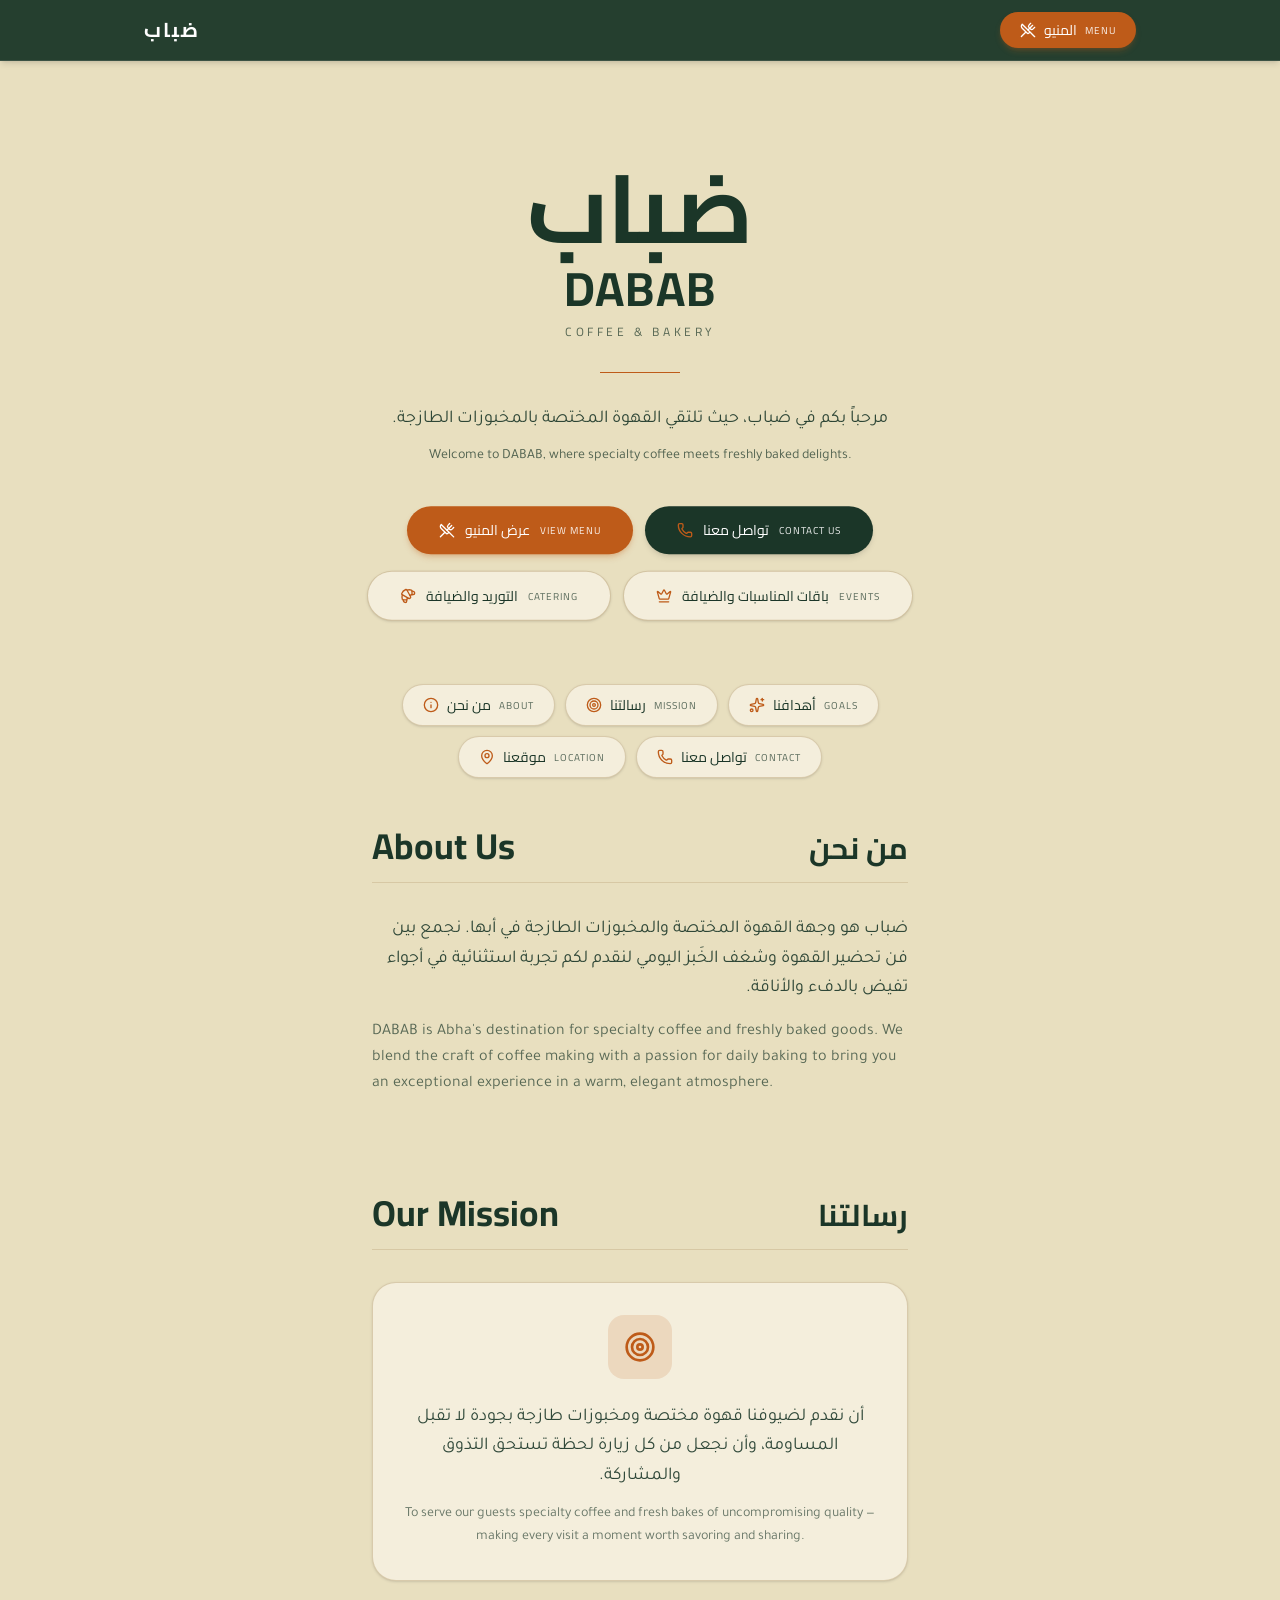
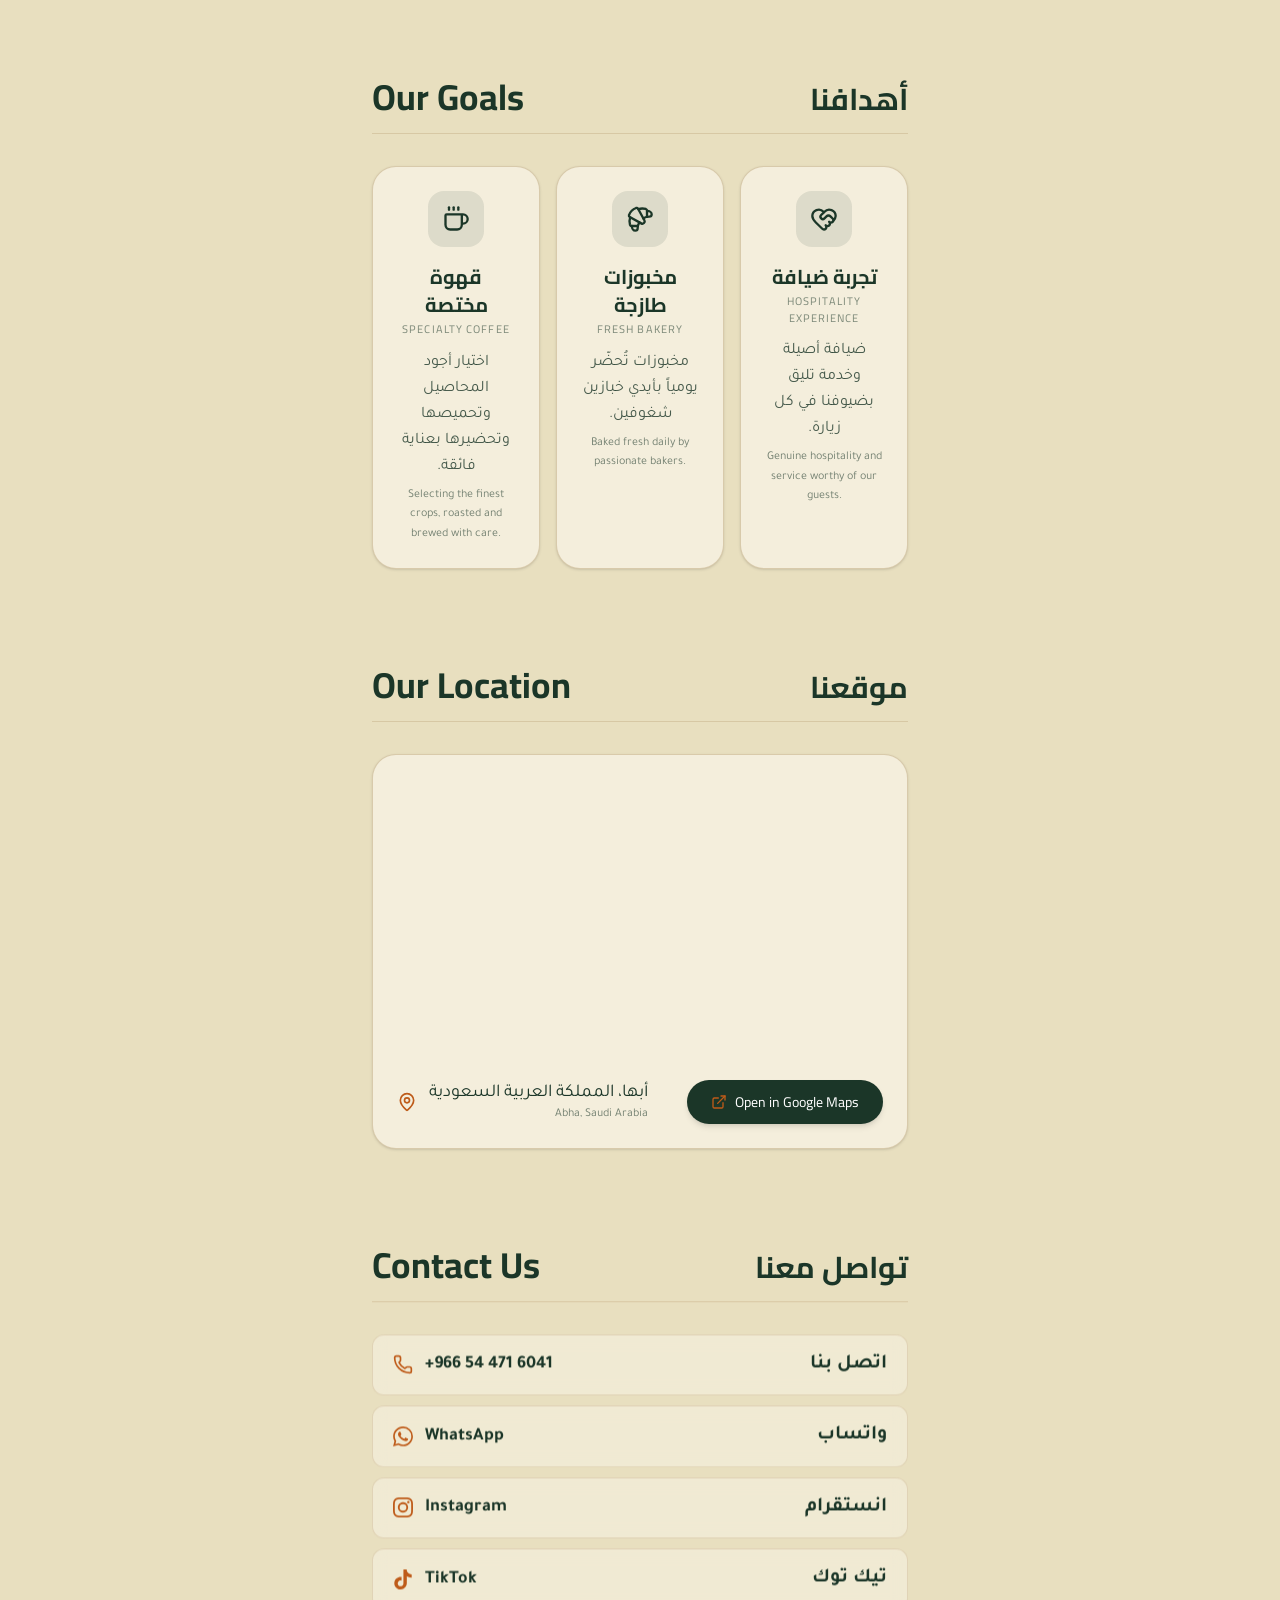
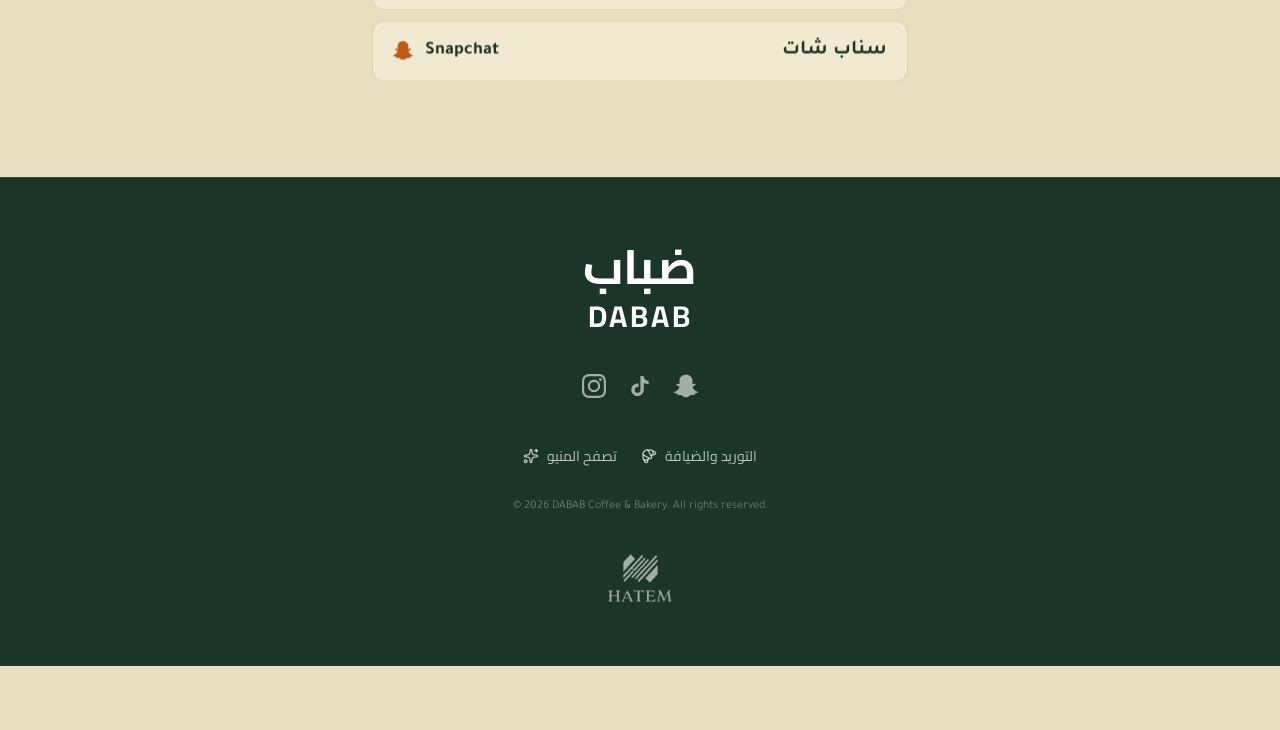
==== index.html @ 90b85b4a "Add files via upload" ====
<!DOCTYPE html>
<html lang="en">
  <head>
    <meta charset="UTF-8" />
    <meta name="viewport" content="width=device-width, initial-scale=1.0, maximum-scale=1" />
    <title>DABAB Coffee &amp; Bakery Menu</title>
    <meta name="description" content="منيو ضباب للقهوة والمخبوزات — أبها، المملكة العربية السعودية" />
    <meta name="robots" content="index, follow" />
    <meta property="og:title" content="DABAB Coffee &amp; Bakery Menu" />
    <meta property="og:description" content="منيو ضباب للقهوة والمخبوزات — أبها، المملكة العربية السعودية" />
    <meta property="og:type" content="website" />
    <meta name="twitter:card" content="summary_large_image" />
    <meta name="twitter:title" content="DABAB Coffee &amp; Bakery Menu" />
    <meta name="twitter:description" content="منيو ضباب للقهوة والمخبوزات — أبها، المملكة العربية السعودية" />
    <link rel="icon" type="image/svg+xml" href="/favicon.svg" />
    <script data-dabab-static-shim="1">
(function () {
  // This script runs while the document is still parsing, so the bundle's
  // <script> tag does not exist yet. Resolve the base path lazily on the first
  // API call instead, by which time the DOM is complete. Plain string maths,
  // no regex - escaping regex slashes through this generator broke v1.
  var _base = null;
  function getBase() {
    if (_base !== null) return _base;
    _base = "/";
    var s = document.querySelector('script[src*="assets/index-"]');
    if (s) {
      var src = s.getAttribute("src") || "";
      var cut = src.lastIndexOf("assets/");
      if (cut !== -1 && cut !== 0) _base = src.slice(0, cut);
    }
    return _base;
  }

  var FILES = {
    "/api/menu": "menu",
    "/api/gallery": "gallery",
    "/api/catering-products": "catering-products"
  };

  function json(body, status) {
    return new Response(JSON.stringify(body), {
      status: status || 200,
      headers: { "content-type": "application/json" }
    });
  }

  var realFetch = window.fetch.bind(window);

  window.fetch = function (input, init) {
    var url = typeof input === "string" ? input
            : (input && input.url) ? input.url : String(input);
    var method = ((init && init.method) || (input && input.method) || "GET").toUpperCase();

    // The URL parser handles absolute and relative alike - no regex needed.
    var pathOnly;
    try { pathOnly = new URL(url, location.href).pathname; }
    catch (e) { pathOnly = String(url).split("?")[0]; }
    if (pathOnly.indexOf("/api/") !== 0) return realFetch(input, init);

    // Read-only mirror: the admin panel has no server to talk to.
    if (method !== "GET") {
      return Promise.resolve(json(
        { message: "\u0647\u0630\u0647 \u0646\u0633\u062e\u0629 \u0644\u0644\u0639\u0631\u0636 \u0641\u0642\u0637" }, 503));
    }

    var name = FILES[pathOnly];
    if (name) {
      return realFetch(getBase() + "data/" + name + ".json", { cache: "no-cache" })
        .then(function (r) {
          if (!r.ok) throw new Error("static data missing: " + name);
          return r.text();
        })
        .then(function (t) {
          return new Response(t, {
            status: 200,
            headers: { "content-type": "application/json" }
          });
        });
    }

    // Anything else (admin session checks, uploads) is simply not available.
    if (pathOnly.indexOf("/api/admin/") === 0) return Promise.resolve(json({ message: "unauthenticated" }, 401));
    return Promise.resolve(json({ message: "not available in the static build" }, 503));
  };
})();
</script>
    <script type="module" crossorigin src="/assets/index-BIQ7XU_E.js"></script>
    <link rel="stylesheet" crossorigin href="/assets/index-CKqoZluh.css">
  </head>
  <body>
    <div id="root"></div>
  </body>
</html>
---- assets/index-CKqoZluh.css ----
@layer properties{@supports (((-webkit-hyphens:none)) and (not (margin-trim:inline))) or ((-moz-orient:inline) and (not (color:rgb(from red r g b)))){*,:before,:after,::backdrop{--tw-translate-x:0;--tw-translate-y:0;--tw-translate-z:0;--tw-rotate-x:initial;--tw-rotate-y:initial;--tw-rotate-z:initial;--tw-skew-x:initial;--tw-skew-y:initial;--tw-space-y-reverse:0;--tw-space-x-reverse:0;--tw-divide-y-reverse:0;--tw-border-style:solid;--tw-gradient-position:initial;--tw-gradient-from:#0000;--tw-gradient-via:#0000;--tw-gradient-to:#0000;--tw-gradient-stops:initial;--tw-gradient-via-stops:initial;--tw-gradient-from-position:0%;--tw-gradient-via-position:50%;--tw-gradient-to-position:100%;--tw-leading:initial;--tw-font-weight:initial;--tw-tracking:initial;--tw-ordinal:initial;--tw-slashed-zero:initial;--tw-numeric-figure:initial;--tw-numeric-spacing:initial;--tw-numeric-fraction:initial;--tw-shadow:0 0 #0000;--tw-shadow-color:initial;--tw-shadow-alpha:100%;--tw-inset-shadow:0 0 #0000;--tw-inset-shadow-color:initial;--tw-inset-shadow-alpha:100%;--tw-ring-color:initial;--tw-ring-shadow:0 0 #0000;--tw-inset-ring-color:initial;--tw-inset-ring-shadow:0 0 #0000;--tw-ring-inset:initial;--tw-ring-offset-width:0px;--tw-ring-offset-color:#fff;--tw-ring-offset-shadow:0 0 #0000;--tw-outline-style:solid;--tw-blur:initial;--tw-brightness:initial;--tw-contrast:initial;--tw-grayscale:initial;--tw-hue-rotate:initial;--tw-invert:initial;--tw-opacity:initial;--tw-saturate:initial;--tw-sepia:initial;--tw-drop-shadow:initial;--tw-drop-shadow-color:initial;--tw-drop-shadow-alpha:100%;--tw-drop-shadow-size:initial;--tw-backdrop-blur:initial;--tw-backdrop-brightness:initial;--tw-backdrop-contrast:initial;--tw-backdrop-grayscale:initial;--tw-backdrop-hue-rotate:initial;--tw-backdrop-invert:initial;--tw-backdrop-opacity:initial;--tw-backdrop-saturate:initial;--tw-backdrop-sepia:initial;--tw-duration:initial;--tw-ease:initial;--tw-scale-x:1;--tw-scale-y:1;--tw-scale-z:1;--tw-content:"";--tw-animation-delay:0s;--tw-animation-direction:normal;--tw-animation-duration:initial;--tw-animation-fill-mode:none;--tw-animation-iteration-count:1;--tw-enter-blur:0;--tw-enter-opacity:1;--tw-enter-rotate:0;--tw-enter-scale:1;--tw-enter-translate-x:0;--tw-enter-translate-y:0;--tw-exit-blur:0;--tw-exit-opacity:1;--tw-exit-rotate:0;--tw-exit-scale:1;--tw-exit-translate-x:0;--tw-exit-translate-y:0}}}@font-face{font-family:Cairo;font-style:normal;font-weight:400;font-display:swap;src:url(/assets/cairo-400-arabic-DN15VWMM.woff2)format("woff2");unicode-range:U+6??,U+750-77F,U+870-88E,U+890-891,U+897-8E1,U+8E3-8FF,U+200C-200E,U+2010-2011,U+204F,U+2E41,U+FB50-FDFF,U+FE70-FE74,U+FE76-FEFC,U+102E0-102FB,U+10E60-10E7E,U+10EC2-10EC4,U+10EFC-10EFF,U+1EE00-1EE03,U+1EE05-1EE1F,U+1EE21-1EE22,U+1EE24,U+1EE27,U+1EE29-1EE32,U+1EE34-1EE37,U+1EE39,U+1EE3B,U+1EE42,U+1EE47,U+1EE49,U+1EE4B,U+1EE4D-1EE4F,U+1EE51-1EE52,U+1EE54,U+1EE57,U+1EE59,U+1EE5B,U+1EE5D,U+1EE5F,U+1EE61-1EE62,U+1EE64,U+1EE67-1EE6A,U+1EE6C-1EE72,U+1EE74-1EE77,U+1EE79-1EE7C,U+1EE7E,U+1EE80-1EE89,U+1EE8B-1EE9B,U+1EEA1-1EEA3,U+1EEA5-1EEA9,U+1EEAB-1EEBB,U+1EEF0-1EEF1}@font-face{font-family:Cairo;font-style:normal;font-weight:400;font-display:swap;src:url(/assets/cairo-400-latin-ext-xCL67Y2R.woff2)format("woff2");unicode-range:U+100-2BA,U+2BD-2C5,U+2C7-2CC,U+2CE-2D7,U+2DD-2FF,U+304,U+308,U+329,U+1D00-1DBF,U+1E00-1E9F,U+1EF2-1EFF,U+2020,U+20A0-20AB,U+20AD-20C0,U+2113,U+2C60-2C7F,U+A720-A7FF}@font-face{font-family:Cairo;font-style:normal;font-weight:400;font-display:swap;src:url(/assets/cairo-400-latin-Dh7otpdh.woff2)format("woff2");unicode-range:U+??,U+131,U+152-153,U+2BB-2BC,U+2C6,U+2DA,U+2DC,U+304,U+308,U+329,U+2000-206F,U+20AC,U+2122,U+2191,U+2193,U+2212,U+2215,U+FEFF,U+FFFD}@font-face{font-family:Cairo;font-style:normal;font-weight:500;font-display:swap;src:url(/assets/cairo-500-arabic-DDl0i4Xv.woff2)format("woff2");unicode-range:U+6??,U+750-77F,U+870-88E,U+890-891,U+897-8E1,U+8E3-8FF,U+200C-200E,U+2010-2011,U+204F,U+2E41,U+FB50-FDFF,U+FE70-FE74,U+FE76-FEFC,U+102E0-102FB,U+10E60-10E7E,U+10EC2-10EC4,U+10EFC-10EFF,U+1EE00-1EE03,U+1EE05-1EE1F,U+1EE21-1EE22,U+1EE24,U+1EE27,U+1EE29-1EE32,U+1EE34-1EE37,U+1EE39,U+1EE3B,U+1EE42,U+1EE47,U+1EE49,U+1EE4B,U+1EE4D-1EE4F,U+1EE51-1EE52,U+1EE54,U+1EE57,U+1EE59,U+1EE5B,U+1EE5D,U+1EE5F,U+1EE61-1EE62,U+1EE64,U+1EE67-1EE6A,U+1EE6C-1EE72,U+1EE74-1EE77,U+1EE79-1EE7C,U+1EE7E,U+1EE80-1EE89,U+1EE8B-1EE9B,U+1EEA1-1EEA3,U+1EEA5-1EEA9,U+1EEAB-1EEBB,U+1EEF0-1EEF1}@font-face{font-family:Cairo;font-style:normal;font-weight:500;font-display:swap;src:url(/assets/cairo-500-latin-ext-DxXN6Mb5.woff2)format("woff2");unicode-range:U+100-2BA,U+2BD-2C5,U+2C7-2CC,U+2CE-2D7,U+2DD-2FF,U+304,U+308,U+329,U+1D00-1DBF,U+1E00-1E9F,U+1EF2-1EFF,U+2020,U+20A0-20AB,U+20AD-20C0,U+2113,U+2C60-2C7F,U+A720-A7FF}@font-face{font-family:Cairo;font-style:normal;font-weight:500;font-display:swap;src:url(/assets/cairo-500-latin-D-WQsSKQ.woff2)format("woff2");unicode-range:U+??,U+131,U+152-153,U+2BB-2BC,U+2C6,U+2DA,U+2DC,U+304,U+308,U+329,U+2000-206F,U+20AC,U+2122,U+2191,U+2193,U+2212,U+2215,U+FEFF,U+FFFD}@font-face{font-family:Cairo;font-style:normal;font-weight:600;font-display:swap;src:url(/assets/cairo-600-arabic-rkrvveqO.woff2)format("woff2");unicode-range:U+6??,U+750-77F,U+870-88E,U+890-891,U+897-8E1,U+8E3-8FF,U+200C-200E,U+2010-2011,U+204F,U+2E41,U+FB50-FDFF,U+FE70-FE74,U+FE76-FEFC,U+102E0-102FB,U+10E60-10E7E,U+10EC2-10EC4,U+10EFC-10EFF,U+1EE00-1EE03,U+1EE05-1EE1F,U+1EE21-1EE22,U+1EE24,U+1EE27,U+1EE29-1EE32,U+1EE34-1EE37,U+1EE39,U+1EE3B,U+1EE42,U+1EE47,U+1EE49,U+1EE4B,U+1EE4D-1EE4F,U+1EE51-1EE52,U+1EE54,U+1EE57,U+1EE59,U+1EE5B,U+1EE5D,U+1EE5F,U+1EE61-1EE62,U+1EE64,U+1EE67-1EE6A,U+1EE6C-1EE72,U+1EE74-1EE77,U+1EE79-1EE7C,U+1EE7E,U+1EE80-1EE89,U+1EE8B-1EE9B,U+1EEA1-1EEA3,U+1EEA5-1EEA9,U+1EEAB-1EEBB,U+1EEF0-1EEF1}@font-face{font-family:Cairo;font-style:normal;font-weight:600;font-display:swap;src:url(/assets/cairo-600-latin-ext-DuRnqffh.woff2)format("woff2");unicode-range:U+100-2BA,U+2BD-2C5,U+2C7-2CC,U+2CE-2D7,U+2DD-2FF,U+304,U+308,U+329,U+1D00-1DBF,U+1E00-1E9F,U+1EF2-1EFF,U+2020,U+20A0-20AB,U+20AD-20C0,U+2113,U+2C60-2C7F,U+A720-A7FF}@font-face{font-family:Cairo;font-style:normal;font-weight:600;font-display:swap;src:url(/assets/cairo-600-latin-mGS0uvCM.woff2)format("woff2");unicode-range:U+??,U+131,U+152-153,U+2BB-2BC,U+2C6,U+2DA,U+2DC,U+304,U+308,U+329,U+2000-206F,U+20AC,U+2122,U+2191,U+2193,U+2212,U+2215,U+FEFF,U+FFFD}@font-face{font-family:Cairo;font-style:normal;font-weight:700;font-display:swap;src:url(/assets/cairo-700-arabic-D3nDedWX.woff2)format("woff2");unicode-range:U+6??,U+750-77F,U+870-88E,U+890-891,U+897-8E1,U+8E3-8FF,U+200C-200E,U+2010-2011,U+204F,U+2E41,U+FB50-FDFF,U+FE70-FE74,U+FE76-FEFC,U+102E0-102FB,U+10E60-10E7E,U+10EC2-10EC4,U+10EFC-10EFF,U+1EE00-1EE03,U+1EE05-1EE1F,U+1EE21-1EE22,U+1EE24,U+1EE27,U+1EE29-1EE32,U+1EE34-1EE37,U+1EE39,U+1EE3B,U+1EE42,U+1EE47,U+1EE49,U+1EE4B,U+1EE4D-1EE4F,U+1EE51-1EE52,U+1EE54,U+1EE57,U+1EE59,U+1EE5B,U+1EE5D,U+1EE5F,U+1EE61-1EE62,U+1EE64,U+1EE67-1EE6A,U+1EE6C-1EE72,U+1EE74-1EE77,U+1EE79-1EE7C,U+1EE7E,U+1EE80-1EE89,U+1EE8B-1EE9B,U+1EEA1-1EEA3,U+1EEA5-1EEA9,U+1EEAB-1EEBB,U+1EEF0-1EEF1}@font-face{font-family:Cairo;font-style:normal;font-weight:700;font-display:swap;src:url(/assets/cairo-700-latin-ext-Cscux539.woff2)format("woff2");unicode-range:U+100-2BA,U+2BD-2C5,U+2C7-2CC,U+2CE-2D7,U+2DD-2FF,U+304,U+308,U+329,U+1D00-1DBF,U+1E00-1E9F,U+1EF2-1EFF,U+2020,U+20A0-20AB,U+20AD-20C0,U+2113,U+2C60-2C7F,U+A720-A7FF}@font-face{font-family:Cairo;font-style:normal;font-weight:700;font-display:swap;src:url(/assets/cairo-700-latin-C3GYtKbV.woff2)format("woff2");unicode-range:U+??,U+131,U+152-153,U+2BB-2BC,U+2C6,U+2DA,U+2DC,U+304,U+308,U+329,U+2000-206F,U+20AC,U+2122,U+2191,U+2193,U+2212,U+2215,U+FEFF,U+FFFD}@font-face{font-family:Tajawal;font-style:normal;font-weight:300;font-display:swap;src:url(/assets/tajawal-300-arabic-By07C9pa.woff2)format("woff2");unicode-range:U+6??,U+750-77F,U+870-88E,U+890-891,U+897-8E1,U+8E3-8FF,U+200C-200E,U+2010-2011,U+204F,U+2E41,U+FB50-FDFF,U+FE70-FE74,U+FE76-FEFC,U+102E0-102FB,U+10E60-10E7E,U+10EC2-10EC4,U+10EFC-10EFF,U+1EE00-1EE03,U+1EE05-1EE1F,U+1EE21-1EE22,U+1EE24,U+1EE27,U+1EE29-1EE32,U+1EE34-1EE37,U+1EE39,U+1EE3B,U+1EE42,U+1EE47,U+1EE49,U+1EE4B,U+1EE4D-1EE4F,U+1EE51-1EE52,U+1EE54,U+1EE57,U+1EE59,U+1EE5B,U+1EE5D,U+1EE5F,U+1EE61-1EE62,U+1EE64,U+1EE67-1EE6A,U+1EE6C-1EE72,U+1EE74-1EE77,U+1EE79-1EE7C,U+1EE7E,U+1EE80-1EE89,U+1EE8B-1EE9B,U+1EEA1-1EEA3,U+1EEA5-1EEA9,U+1EEAB-1EEBB,U+1EEF0-1EEF1}@font-face{font-family:Tajawal;font-style:normal;font-weight:300;font-display:swap;src:url(/assets/tajawal-300-latin-CeEKeOxZ.woff2)format("woff2");unicode-range:U+??,U+131,U+152-153,U+2BB-2BC,U+2C6,U+2DA,U+2DC,U+304,U+308,U+329,U+2000-206F,U+20AC,U+2122,U+2191,U+2193,U+2212,U+2215,U+FEFF,U+FFFD}@font-face{font-family:Tajawal;font-style:normal;font-weight:400;font-display:swap;src:url(/assets/tajawal-400-arabic-CyCXRvzh.woff2)format("woff2");unicode-range:U+6??,U+750-77F,U+870-88E,U+890-891,U+897-8E1,U+8E3-8FF,U+200C-200E,U+2010-2011,U+204F,U+2E41,U+FB50-FDFF,U+FE70-FE74,U+FE76-FEFC,U+102E0-102FB,U+10E60-10E7E,U+10EC2-10EC4,U+10EFC-10EFF,U+1EE00-1EE03,U+1EE05-1EE1F,U+1EE21-1EE22,U+1EE24,U+1EE27,U+1EE29-1EE32,U+1EE34-1EE37,U+1EE39,U+1EE3B,U+1EE42,U+1EE47,U+1EE49,U+1EE4B,U+1EE4D-1EE4F,U+1EE51-1EE52,U+1EE54,U+1EE57,U+1EE59,U+1EE5B,U+1EE5D,U+1EE5F,U+1EE61-1EE62,U+1EE64,U+1EE67-1EE6A,U+1EE6C-1EE72,U+1EE74-1EE77,U+1EE79-1EE7C,U+1EE7E,U+1EE80-1EE89,U+1EE8B-1EE9B,U+1EEA1-1EEA3,U+1EEA5-1EEA9,U+1EEAB-1EEBB,U+1EEF0-1EEF1}@font-face{font-family:Tajawal;font-style:normal;font-weight:400;font-display:swap;src:url(/assets/tajawal-400-latin-BVNSOH3d.woff2)format("woff2");unicode-range:U+??,U+131,U+152-153,U+2BB-2BC,U+2C6,U+2DA,U+2DC,U+304,U+308,U+329,U+2000-206F,U+20AC,U+2122,U+2191,U+2193,U+2212,U+2215,U+FEFF,U+FFFD}@font-face{font-family:Tajawal;font-style:normal;font-weight:500;font-display:swap;src:url(/assets/tajawal-500-arabic-BZ8ojJNu.woff2)format("woff2");unicode-range:U+6??,U+750-77F,U+870-88E,U+890-891,U+897-8E1,U+8E3-8FF,U+200C-200E,U+2010-2011,U+204F,U+2E41,U+FB50-FDFF,U+FE70-FE74,U+FE76-FEFC,U+102E0-102FB,U+10E60-10E7E,U+10EC2-10EC4,U+10EFC-10EFF,U+1EE00-1EE03,U+1EE05-1EE1F,U+1EE21-1EE22,U+1EE24,U+1EE27,U+1EE29-1EE32,U+1EE34-1EE37,U+1EE39,U+1EE3B,U+1EE42,U+1EE47,U+1EE49,U+1EE4B,U+1EE4D-1EE4F,U+1EE51-1EE52,U+1EE54,U+1EE57,U+1EE59,U+1EE5B,U+1EE5D,U+1EE5F,U+1EE61-1EE62,U+1EE64,U+1EE67-1EE6A,U+1EE6C-1EE72,U+1EE74-1EE77,U+1EE79-1EE7C,U+1EE7E,U+1EE80-1EE89,U+1EE8B-1EE9B,U+1EEA1-1EEA3,U+1EEA5-1EEA9,U+1EEAB-1EEBB,U+1EEF0-1EEF1}@font-face{font-family:Tajawal;font-style:normal;font-weight:500;font-display:swap;src:url(/assets/tajawal-500-latin-CoYeBiSI.woff2)format("woff2");unicode-range:U+??,U+131,U+152-153,U+2BB-2BC,U+2C6,U+2DA,U+2DC,U+304,U+308,U+329,U+2000-206F,U+20AC,U+2122,U+2191,U+2193,U+2212,U+2215,U+FEFF,U+FFFD}@font-face{font-family:Tajawal;font-style:normal;font-weight:700;font-display:swap;src:url(/assets/tajawal-700-arabic-D2-eand5.woff2)format("woff2");unicode-range:U+6??,U+750-77F,U+870-88E,U+890-891,U+897-8E1,U+8E3-8FF,U+200C-200E,U+2010-2011,U+204F,U+2E41,U+FB50-FDFF,U+FE70-FE74,U+FE76-FEFC,U+102E0-102FB,U+10E60-10E7E,U+10EC2-10EC4,U+10EFC-10EFF,U+1EE00-1EE03,U+1EE05-1EE1F,U+1EE21-1EE22,U+1EE24,U+1EE27,U+1EE29-1EE32,U+1EE34-1EE37,U+1EE39,U+1EE3B,U+1EE42,U+1EE47,U+1EE49,U+1EE4B,U+1EE4D-1EE4F,U+1EE51-1EE52,U+1EE54,U+1EE57,U+1EE59,U+1EE5B,U+1EE5D,U+1EE5F,U+1EE61-1EE62,U+1EE64,U+1EE67-1EE6A,U+1EE6C-1EE72,U+1EE74-1EE77,U+1EE79-1EE7C,U+1EE7E,U+1EE80-1EE89,U+1EE8B-1EE9B,U+1EEA1-1EEA3,U+1EEA5-1EEA9,U+1EEAB-1EEBB,U+1EEF0-1EEF1}@font-face{font-family:Tajawal;font-style:normal;font-weight:700;font-display:swap;src:url(/assets/tajawal-700-latin-BypgxfGb.woff2)format("woff2");unicode-range:U+??,U+131,U+152-153,U+2BB-2BC,U+2C6,U+2DA,U+2DC,U+304,U+308,U+329,U+2000-206F,U+20AC,U+2122,U+2191,U+2193,U+2212,U+2215,U+FEFF,U+FFFD}@layer theme{:root,:host{--color-red-50:oklch(97.1% .013 17.38);--color-red-300:oklch(80.8% .114 19.571);--color-red-400:oklch(70.4% .191 22.216);--color-red-500:oklch(63.7% .237 25.331);--color-red-600:oklch(57.7% .245 27.325);--color-gray-50:oklch(98.5% .002 247.839);--color-gray-600:oklch(44.6% .03 256.802);--color-gray-900:oklch(21% .034 264.665);--color-black:#000;--color-white:#fff;--spacing:.25rem;--container-sm:24rem;--container-md:28rem;--container-lg:32rem;--container-xl:36rem;--container-2xl:42rem;--container-3xl:48rem;--container-4xl:56rem;--container-5xl:64rem;--container-6xl:72rem;--font-weight-normal:400;--font-weight-medium:500;--font-weight-semibold:600;--font-weight-bold:700;--tracking-tight:-.025em;--tracking-wide:.025em;--tracking-wider:.05em;--tracking-widest:.1em;--leading-tight:1.25;--leading-snug:1.375;--leading-normal:1.5;--leading-relaxed:1.625;--radius-2xl:1rem;--radius-3xl:1.5rem;--ease-in-out:cubic-bezier(.4, 0, .2, 1);--animate-spin:spin 1s linear infinite;--animate-pulse:pulse 2s cubic-bezier(.4, 0, .6, 1) infinite;--blur-sm:8px;--blur-md:12px;--aspect-video:16 / 9;--default-transition-duration:.15s;--default-transition-timing-function:cubic-bezier(.4, 0, .2, 1);--default-font-family:var(--app-font-sans);--default-mono-font-family:var(--app-font-mono);--color-border:hsl(var(--border))}}@layer base{*,:after,:before,::backdrop{box-sizing:border-box;border:0 solid;margin:0;padding:0}::file-selector-button{box-sizing:border-box;border:0 solid;margin:0;padding:0}html,:host{-webkit-text-size-adjust:100%;tab-size:4;line-height:1.5;font-family:var(--default-font-family,ui-sans-serif, system-ui, sans-serif, "Apple Color Emoji", "Segoe UI Emoji", "Segoe UI Symbol", "Noto Color Emoji");font-feature-settings:var(--default-font-feature-settings,normal);font-variation-settings:var(--default-font-variation-settings,normal);-webkit-tap-highlight-color:transparent}hr{height:0;color:inherit;border-top-width:1px}abbr:where([title]){-webkit-text-decoration:underline dotted;text-decoration:underline dotted}h1,h2,h3,h4,h5,h6{font-size:inherit;font-weight:inherit}a{color:inherit;-webkit-text-decoration:inherit;text-decoration:inherit}b,strong{font-weight:bolder}code,kbd,samp,pre{font-family:var(--default-mono-font-family,ui-monospace, SFMono-Regular, Menlo, Monaco, Consolas, "Liberation Mono", "Courier New", monospace);font-feature-settings:var(--default-mono-font-feature-settings,normal);font-variation-settings:var(--default-mono-font-variation-settings,normal);font-size:1em}small{font-size:80%}sub,sup{vertical-align:baseline;font-size:75%;line-height:0;position:relative}sub{bottom:-.25em}sup{top:-.5em}table{text-indent:0;border-color:inherit;border-collapse:collapse}:-moz-focusring{outline:auto}progress{vertical-align:baseline}summary{display:list-item}ol,ul,menu{list-style:none}img,svg,video,canvas,audio,iframe,embed,object{vertical-align:middle;display:block}img,video{max-width:100%;height:auto}button,input,select,optgroup,textarea{font:inherit;font-feature-settings:inherit;font-variation-settings:inherit;letter-spacing:inherit;color:inherit;opacity:1;background-color:#0000;border-radius:0}::file-selector-button{font:inherit;font-feature-settings:inherit;font-variation-settings:inherit;letter-spacing:inherit;color:inherit;opacity:1;background-color:#0000;border-radius:0}:where(select:is([multiple],[size])) optgroup{font-weight:bolder}:where(select:is([multiple],[size])) optgroup option{padding-inline-start:20px}::file-selector-button{margin-inline-end:4px}::placeholder{opacity:1}@supports (not ((-webkit-appearance:-apple-pay-button))) or (contain-intrinsic-size:1px){::placeholder{color:currentColor}@supports (color:color-mix(in lab,red,red)){::placeholder{color:color-mix(in oklab,currentcolor 50%,transparent)}}}textarea{resize:vertical}::-webkit-search-decoration{-webkit-appearance:none}::-webkit-date-and-time-value{min-height:1lh;text-align:inherit}::-webkit-datetime-edit{display:inline-flex}::-webkit-datetime-edit-fields-wrapper{padding:0}::-webkit-datetime-edit{padding-block:0}::-webkit-datetime-edit-year-field{padding-block:0}::-webkit-datetime-edit-month-field{padding-block:0}::-webkit-datetime-edit-day-field{padding-block:0}::-webkit-datetime-edit-hour-field{padding-block:0}::-webkit-datetime-edit-minute-field{padding-block:0}::-webkit-datetime-edit-second-field{padding-block:0}::-webkit-datetime-edit-millisecond-field{padding-block:0}::-webkit-datetime-edit-meridiem-field{padding-block:0}::-webkit-calendar-picker-indicator{line-height:1}:-moz-ui-invalid{box-shadow:none}button,input:where([type=button],[type=reset],[type=submit]){appearance:button}::file-selector-button{appearance:button}::-webkit-inner-spin-button{height:auto}::-webkit-outer-spin-button{height:auto}[hidden]:where(:not([hidden=until-found])){display:none!important}*{border-color:hsl(var(--border))}body{background-color:hsl(var(--background));font-family:var(--app-font-sans);color:hsl(var(--foreground));-webkit-font-smoothing:antialiased;-moz-osx-font-smoothing:grayscale}}@layer components;@layer utilities{.\@container\/field-group{container:field-group/inline-size}.pointer-events-auto{pointer-events:auto}.pointer-events-none{pointer-events:none}.invisible{visibility:hidden}.visible{visibility:visible}.sr-only{clip-path:inset(50%);white-space:nowrap;border-width:0;width:1px;height:1px;margin:-1px;padding:0;position:absolute;overflow:hidden}.absolute{position:absolute}.fixed{position:fixed}.relative{position:relative}.static{position:static}.sticky{position:sticky}.inset-0{inset:calc(var(--spacing) * 0)}.inset-x-0{inset-inline:calc(var(--spacing) * 0)}.inset-y-0{inset-block:calc(var(--spacing) * 0)}.-top-2{top:calc(var(--spacing) * -2)}.-top-3{top:calc(var(--spacing) * -3)}.-top-12{top:calc(var(--spacing) * -12)}.-top-16{top:calc(var(--spacing) * -16)}.top-0{top:calc(var(--spacing) * 0)}.top-1\.5{top:calc(var(--spacing) * 1.5)}.top-1\/2{top:50%}.top-1\/3{top:33.3333%}.top-2{top:calc(var(--spacing) * 2)}.top-3{top:calc(var(--spacing) * 3)}.top-3\.5{top:calc(var(--spacing) * 3.5)}.top-4{top:calc(var(--spacing) * 4)}.top-\[1px\]{top:1px}.top-\[50\%\]{top:50%}.top-\[60\%\]{top:60%}.top-full{top:100%}.-right-2{right:calc(var(--spacing) * -2)}.-right-12{right:calc(var(--spacing) * -12)}.-right-20{right:calc(var(--spacing) * -20)}.right-0{right:calc(var(--spacing) * 0)}.right-1{right:calc(var(--spacing) * 1)}.right-2{right:calc(var(--spacing) * 2)}.right-3{right:calc(var(--spacing) * 3)}.right-4{right:calc(var(--spacing) * 4)}.right-6{right:calc(var(--spacing) * 6)}.-bottom-12{bottom:calc(var(--spacing) * -12)}.-bottom-24{bottom:calc(var(--spacing) * -24)}.bottom-0{bottom:calc(var(--spacing) * 0)}.-left-12{left:calc(var(--spacing) * -12)}.-left-16{left:calc(var(--spacing) * -16)}.left-0{left:calc(var(--spacing) * 0)}.left-1\/2{left:50%}.left-1\/3{left:33.3333%}.left-2{left:calc(var(--spacing) * 2)}.left-3{left:calc(var(--spacing) * 3)}.left-4{left:calc(var(--spacing) * 4)}.left-\[50\%\]{left:50%}.-z-0{z-index:-0}.-z-10{z-index:-10}.z-10{z-index:10}.z-20{z-index:20}.z-40{z-index:40}.z-50{z-index:50}.z-\[1\]{z-index:1}.z-\[100\]{z-index:100}.order-first{order:-9999}.order-last{order:9999}.\!m-0{margin:calc(var(--spacing) * 0)!important}.-mx-1{margin-inline:calc(var(--spacing) * -1)}.mx-2{margin-inline:calc(var(--spacing) * 2)}.mx-3\.5{margin-inline:calc(var(--spacing) * 3.5)}.mx-4{margin-inline:calc(var(--spacing) * 4)}.mx-auto{margin-inline:auto}.-my-2{margin-block:calc(var(--spacing) * -2)}.my-0{margin-block:calc(var(--spacing) * 0)}.my-0\.5{margin-block:calc(var(--spacing) * .5)}.my-1{margin-block:calc(var(--spacing) * 1)}.my-8{margin-block:calc(var(--spacing) * 8)}.-mt-0{margin-top:calc(var(--spacing) * 0)}.-mt-4{margin-top:calc(var(--spacing) * -4)}.mt-1{margin-top:calc(var(--spacing) * 1)}.mt-1\.5{margin-top:calc(var(--spacing) * 1.5)}.mt-2{margin-top:calc(var(--spacing) * 2)}.mt-4{margin-top:calc(var(--spacing) * 4)}.mt-8{margin-top:calc(var(--spacing) * 8)}.mt-10{margin-top:calc(var(--spacing) * 10)}.mt-16{margin-top:calc(var(--spacing) * 16)}.mt-20{margin-top:calc(var(--spacing) * 20)}.mt-24{margin-top:calc(var(--spacing) * 24)}.mt-auto{margin-top:auto}.mr-1{margin-right:calc(var(--spacing) * 1)}.mr-2{margin-right:calc(var(--spacing) * 2)}.mb-0\.5{margin-bottom:calc(var(--spacing) * .5)}.mb-1{margin-bottom:calc(var(--spacing) * 1)}.mb-2{margin-bottom:calc(var(--spacing) * 2)}.mb-3{margin-bottom:calc(var(--spacing) * 3)}.mb-4{margin-bottom:calc(var(--spacing) * 4)}.mb-5{margin-bottom:calc(var(--spacing) * 5)}.mb-6{margin-bottom:calc(var(--spacing) * 6)}.mb-8{margin-bottom:calc(var(--spacing) * 8)}.mb-10{margin-bottom:calc(var(--spacing) * 10)}.mb-12{margin-bottom:calc(var(--spacing) * 12)}.-ml-4{margin-left:calc(var(--spacing) * -4)}.ml-1{margin-left:calc(var(--spacing) * 1)}.ml-2{margin-left:calc(var(--spacing) * 2)}.ml-4{margin-left:calc(var(--spacing) * 4)}.ml-auto{margin-left:auto}.line-clamp-2{-webkit-line-clamp:2;-webkit-box-orient:vertical;display:-webkit-box;overflow:hidden}.line-clamp-3{-webkit-line-clamp:3;-webkit-box-orient:vertical;display:-webkit-box;overflow:hidden}.block{display:block}.flex{display:flex}.grid{display:grid}.hidden{display:none}.inline-flex{display:inline-flex}.table{display:table}.aspect-\[4\/3\]{aspect-ratio:4/3}.aspect-square{aspect-ratio:1}.aspect-video{aspect-ratio:var(--aspect-video)}.size-4{width:calc(var(--spacing) * 4);height:calc(var(--spacing) * 4)}.size-6{width:calc(var(--spacing) * 6);height:calc(var(--spacing) * 6)}.size-7{width:calc(var(--spacing) * 7);height:calc(var(--spacing) * 7)}.size-8{width:calc(var(--spacing) * 8);height:calc(var(--spacing) * 8)}.size-10{width:calc(var(--spacing) * 10);height:calc(var(--spacing) * 10)}.size-\[--cell-size\]{width:--cell-size;height:--cell-size}.h-1\.5{height:calc(var(--spacing) * 1.5)}.h-2{height:calc(var(--spacing) * 2)}.h-2\.5{height:calc(var(--spacing) * 2.5)}.h-3{height:calc(var(--spacing) * 3)}.h-3\.5{height:calc(var(--spacing) * 3.5)}.h-4{height:calc(var(--spacing) * 4)}.h-5{height:calc(var(--spacing) * 5)}.h-6{height:calc(var(--spacing) * 6)}.h-7{height:calc(var(--spacing) * 7)}.h-8{height:calc(var(--spacing) * 8)}.h-9{height:calc(var(--spacing) * 9)}.h-10{height:calc(var(--spacing) * 10)}.h-12{height:calc(var(--spacing) * 12)}.h-14{height:calc(var(--spacing) * 14)}.h-16{height:calc(var(--spacing) * 16)}.h-24{height:calc(var(--spacing) * 24)}.h-28{height:calc(var(--spacing) * 28)}.h-36{height:calc(var(--spacing) * 36)}.h-40{height:calc(var(--spacing) * 40)}.h-72{height:calc(var(--spacing) * 72)}.h-80{height:calc(var(--spacing) * 80)}.h-96{height:calc(var(--spacing) * 96)}.h-\[--cell-size\]{height:--cell-size}.h-\[1px\]{height:1px}.h-\[var\(--radix-navigation-menu-viewport-height\)\]{height:var(--radix-navigation-menu-viewport-height)}.h-\[var\(--radix-select-trigger-height\)\]{height:var(--radix-select-trigger-height)}.h-auto{height:auto}.h-full{height:100%}.h-px{height:1px}.h-svh{height:100svh}.max-h-\[--radix-context-menu-content-available-height\]{max-height:--radix-context-menu-content-available-height}.max-h-\[--radix-select-content-available-height\]{max-height:--radix-select-content-available-height}.max-h-\[90dvh\]{max-height:90dvh}.max-h-\[90vh\]{max-height:90vh}.max-h-\[300px\]{max-height:300px}.max-h-\[var\(--radix-dropdown-menu-content-available-height\)\]{max-height:var(--radix-dropdown-menu-content-available-height)}.max-h-full{max-height:100%}.max-h-screen{max-height:100vh}.min-h-0{min-height:calc(var(--spacing) * 0)}.min-h-8{min-height:calc(var(--spacing) * 8)}.min-h-9{min-height:calc(var(--spacing) * 9)}.min-h-10{min-height:calc(var(--spacing) * 10)}.min-h-\[60px\]{min-height:60px}.min-h-\[100dvh\]{min-height:100dvh}.min-h-screen{min-height:100vh}.min-h-svh{min-height:100svh}.w-0{width:calc(var(--spacing) * 0)}.w-1{width:calc(var(--spacing) * 1)}.w-2{width:calc(var(--spacing) * 2)}.w-2\.5{width:calc(var(--spacing) * 2.5)}.w-3{width:calc(var(--spacing) * 3)}.w-3\.5{width:calc(var(--spacing) * 3.5)}.w-3\/4{width:75%}.w-4{width:calc(var(--spacing) * 4)}.w-5{width:calc(var(--spacing) * 5)}.w-6{width:calc(var(--spacing) * 6)}.w-7{width:calc(var(--spacing) * 7)}.w-8{width:calc(var(--spacing) * 8)}.w-9{width:calc(var(--spacing) * 9)}.w-10{width:calc(var(--spacing) * 10)}.w-12{width:calc(var(--spacing) * 12)}.w-14{width:calc(var(--spacing) * 14)}.w-16{width:calc(var(--spacing) * 16)}.w-24{width:calc(var(--spacing) * 24)}.w-28{width:calc(var(--spacing) * 28)}.w-40{width:calc(var(--spacing) * 40)}.w-64{width:calc(var(--spacing) * 64)}.w-72{width:calc(var(--spacing) * 72)}.w-80{width:calc(var(--spacing) * 80)}.w-96{width:calc(var(--spacing) * 96)}.w-\[--cell-size\]{width:--cell-size}.w-\[1px\]{width:1px}.w-\[100px\]{width:100px}.w-\[var\(--sidebar-width\)\]{width:var(--sidebar-width)}.w-auto{width:auto}.w-fit{width:fit-content}.w-full{width:100%}.w-max{width:max-content}.w-px{width:1px}.max-w-2xl{max-width:var(--container-2xl)}.max-w-3xl{max-width:var(--container-3xl)}.max-w-4xl{max-width:var(--container-4xl)}.max-w-5xl{max-width:var(--container-5xl)}.max-w-6xl{max-width:var(--container-6xl)}.max-w-\[45\%\]{max-width:45%}.max-w-\[180px\]{max-width:180px}.max-w-\[var\(--skeleton-width\)\]{max-width:var(--skeleton-width)}.max-w-full{max-width:100%}.max-w-lg{max-width:var(--container-lg)}.max-w-max{max-width:max-content}.max-w-md{max-width:var(--container-md)}.max-w-sm{max-width:var(--container-sm)}.max-w-xl{max-width:var(--container-xl)}.min-w-0{min-width:calc(var(--spacing) * 0)}.min-w-5{min-width:calc(var(--spacing) * 5)}.min-w-8{min-width:calc(var(--spacing) * 8)}.min-w-9{min-width:calc(var(--spacing) * 9)}.min-w-10{min-width:calc(var(--spacing) * 10)}.min-w-\[--cell-size\]{min-width:--cell-size}.min-w-\[8rem\]{min-width:8rem}.min-w-\[12rem\]{min-width:12rem}.min-w-\[var\(--radix-select-trigger-width\)\]{min-width:var(--radix-select-trigger-width)}.flex-1{flex:1}.shrink-0{flex-shrink:0}.grow{flex-grow:1}.grow-0{flex-grow:0}.basis-full{flex-basis:100%}.caption-bottom{caption-side:bottom}.border-collapse{border-collapse:collapse}.origin-\[--radix-context-menu-content-transform-origin\]{transform-origin:--radix-context-menu-content-transform-origin}.origin-\[--radix-dropdown-menu-content-transform-origin\]{transform-origin:--radix-dropdown-menu-content-transform-origin}.origin-\[--radix-hover-card-content-transform-origin\]{transform-origin:--radix-hover-card-content-transform-origin}.origin-\[--radix-menubar-content-transform-origin\]{transform-origin:--radix-menubar-content-transform-origin}.origin-\[--radix-popover-content-transform-origin\]{transform-origin:--radix-popover-content-transform-origin}.origin-\[--radix-select-content-transform-origin\]{transform-origin:--radix-select-content-transform-origin}.origin-\[--radix-tooltip-content-transform-origin\]{transform-origin:--radix-tooltip-content-transform-origin}.-translate-x-1\/2{--tw-translate-x: -50% ;translate:var(--tw-translate-x) var(--tw-translate-y)}.-translate-x-px{--tw-translate-x:-1px;translate:var(--tw-translate-x) var(--tw-translate-y)}.translate-x-\[-50\%\]{--tw-translate-x:-50%;translate:var(--tw-translate-x) var(--tw-translate-y)}.translate-x-px{--tw-translate-x:1px;translate:var(--tw-translate-x) var(--tw-translate-y)}.-translate-y-1\/2{--tw-translate-y: -50% ;translate:var(--tw-translate-x) var(--tw-translate-y)}.translate-y-\[-50\%\]{--tw-translate-y:-50%;translate:var(--tw-translate-x) var(--tw-translate-y)}.rotate-45{rotate:45deg}.rotate-90{rotate:90deg}.transform{transform:var(--tw-rotate-x,) var(--tw-rotate-y,) var(--tw-rotate-z,) var(--tw-skew-x,) var(--tw-skew-y,)}.animate-caret-blink{animation:1.25s ease-out infinite caret-blink}.animate-in{animation:enter var(--tw-animation-duration,var(--tw-duration,.15s))var(--tw-ease,ease)var(--tw-animation-delay,0s)var(--tw-animation-iteration-count,1)var(--tw-animation-direction,normal)var(--tw-animation-fill-mode,none)}.animate-pulse{animation:var(--animate-pulse)}.animate-spin{animation:var(--animate-spin)}.cursor-default{cursor:default}.cursor-pointer{cursor:pointer}.cursor-text{cursor:text}.cursor-zoom-in{cursor:zoom-in}.cursor-zoom-out{cursor:zoom-out}.touch-none{touch-action:none}.resize-none{resize:none}.scroll-mt-24{scroll-margin-top:calc(var(--spacing) * 24)}.list-disc{list-style-type:disc}.list-none{list-style-type:none}.grid-cols-1{grid-template-columns:repeat(1,minmax(0,1fr))}.grid-cols-2{grid-template-columns:repeat(2,minmax(0,1fr))}.flex-col{flex-direction:column}.flex-col-reverse{flex-direction:column-reverse}.flex-row{flex-direction:row}.flex-wrap{flex-wrap:wrap}.place-content-center{place-content:center}.items-baseline{align-items:baseline}.items-center{align-items:center}.items-end{align-items:flex-end}.items-start{align-items:flex-start}.items-stretch{align-items:stretch}.justify-between{justify-content:space-between}.justify-center{justify-content:center}.justify-end{justify-content:flex-end}.justify-start{justify-content:flex-start}.gap-1{gap:calc(var(--spacing) * 1)}.gap-1\.5{gap:calc(var(--spacing) * 1.5)}.gap-2{gap:calc(var(--spacing) * 2)}.gap-2\.5{gap:calc(var(--spacing) * 2.5)}.gap-3{gap:calc(var(--spacing) * 3)}.gap-4{gap:calc(var(--spacing) * 4)}.gap-6{gap:calc(var(--spacing) * 6)}.gap-7{gap:calc(var(--spacing) * 7)}.gap-8{gap:calc(var(--spacing) * 8)}:where(.space-y-1>:not(:last-child)){--tw-space-y-reverse:0;margin-block-start:calc(calc(var(--spacing) * 1) * var(--tw-space-y-reverse));margin-block-end:calc(calc(var(--spacing) * 1) * calc(1 - var(--tw-space-y-reverse)))}:where(.space-y-1\.5>:not(:last-child)){--tw-space-y-reverse:0;margin-block-start:calc(calc(var(--spacing) * 1.5) * var(--tw-space-y-reverse));margin-block-end:calc(calc(var(--spacing) * 1.5) * calc(1 - var(--tw-space-y-reverse)))}:where(.space-y-2>:not(:last-child)){--tw-space-y-reverse:0;margin-block-start:calc(calc(var(--spacing) * 2) * var(--tw-space-y-reverse));margin-block-end:calc(calc(var(--spacing) * 2) * calc(1 - var(--tw-space-y-reverse)))}:where(.space-y-2\.5>:not(:last-child)){--tw-space-y-reverse:0;margin-block-start:calc(calc(var(--spacing) * 2.5) * var(--tw-space-y-reverse));margin-block-end:calc(calc(var(--spacing) * 2.5) * calc(1 - var(--tw-space-y-reverse)))}:where(.space-y-3>:not(:last-child)){--tw-space-y-reverse:0;margin-block-start:calc(calc(var(--spacing) * 3) * var(--tw-space-y-reverse));margin-block-end:calc(calc(var(--spacing) * 3) * calc(1 - var(--tw-space-y-reverse)))}:where(.space-y-4>:not(:last-child)){--tw-space-y-reverse:0;margin-block-start:calc(calc(var(--spacing) * 4) * var(--tw-space-y-reverse));margin-block-end:calc(calc(var(--spacing) * 4) * calc(1 - var(--tw-space-y-reverse)))}:where(.space-y-6>:not(:last-child)){--tw-space-y-reverse:0;margin-block-start:calc(calc(var(--spacing) * 6) * var(--tw-space-y-reverse));margin-block-end:calc(calc(var(--spacing) * 6) * calc(1 - var(--tw-space-y-reverse)))}:where(.space-y-24>:not(:last-child)){--tw-space-y-reverse:0;margin-block-start:calc(calc(var(--spacing) * 24) * var(--tw-space-y-reverse));margin-block-end:calc(calc(var(--spacing) * 24) * calc(1 - var(--tw-space-y-reverse)))}:where(.space-x-1>:not(:last-child)){--tw-space-x-reverse:0;margin-inline-start:calc(calc(var(--spacing) * 1) * var(--tw-space-x-reverse));margin-inline-end:calc(calc(var(--spacing) * 1) * calc(1 - var(--tw-space-x-reverse)))}:where(.space-x-4>:not(:last-child)){--tw-space-x-reverse:0;margin-inline-start:calc(calc(var(--spacing) * 4) * var(--tw-space-x-reverse));margin-inline-end:calc(calc(var(--spacing) * 4) * calc(1 - var(--tw-space-x-reverse)))}:where(.divide-y>:not(:last-child)){--tw-divide-y-reverse:0;border-bottom-style:var(--tw-border-style);border-top-style:var(--tw-border-style);border-top-width:calc(1px * var(--tw-divide-y-reverse));border-bottom-width:calc(1px * calc(1 - var(--tw-divide-y-reverse)))}:where(.divide-border\/40>:not(:last-child)){border-color:hsl(var(--border))}@supports (color:color-mix(in lab,red,red)){:where(.divide-border\/40>:not(:last-child)){border-color:color-mix(in oklab,hsl(var(--border)) 40%,transparent)}}.self-stretch{align-self:stretch}.truncate{text-overflow:ellipsis;white-space:nowrap;overflow:hidden}.overflow-auto{overflow:auto}.overflow-hidden{overflow:hidden}.overflow-x-auto{overflow-x:auto}.overflow-x-hidden{overflow-x:hidden}.overflow-y-auto{overflow-y:auto}.rounded-2xl{border-radius:var(--radius-2xl)}.rounded-3xl{border-radius:var(--radius-3xl)}.rounded-\[2px\]{border-radius:2px}.rounded-\[calc\(var\(--radius\)-5px\)\]{border-radius:calc(var(--radius) - 5px)}.rounded-\[inherit\]{border-radius:inherit}.rounded-full{border-radius:3.40282e38px}.rounded-lg{border-radius:var(--radius)}.rounded-md{border-radius:calc(var(--radius) - 2px)}.rounded-none{border-radius:0}.rounded-sm{border-radius:calc(var(--radius) - 4px)}.rounded-xl{border-radius:calc(var(--radius) + 4px)}.rounded-t-\[10px\]{border-top-left-radius:10px;border-top-right-radius:10px}.rounded-l-md{border-top-left-radius:calc(var(--radius) - 2px);border-bottom-left-radius:calc(var(--radius) - 2px)}.rounded-tl-sm{border-top-left-radius:calc(var(--radius) - 4px)}.rounded-r-md{border-top-right-radius:calc(var(--radius) - 2px);border-bottom-right-radius:calc(var(--radius) - 2px)}.rounded-bl-full{border-bottom-left-radius:3.40282e38px}.border{border-style:var(--tw-border-style);border-width:1px}.border-0{border-style:var(--tw-border-style);border-width:0}.border-2{border-style:var(--tw-border-style);border-width:2px}.border-\[1\.5px\]{border-style:var(--tw-border-style);border-width:1.5px}.border-\[24px\]{border-style:var(--tw-border-style);border-width:24px}.border-\[28px\]{border-style:var(--tw-border-style);border-width:28px}.border-\[32px\]{border-style:var(--tw-border-style);border-width:32px}.border-y{border-block-style:var(--tw-border-style);border-block-width:1px}.border-t{border-top-style:var(--tw-border-style);border-top-width:1px}.border-r{border-right-style:var(--tw-border-style);border-right-width:1px}.border-b{border-bottom-style:var(--tw-border-style);border-bottom-width:1px}.border-l{border-left-style:var(--tw-border-style);border-left-width:1px}.border-dashed{--tw-border-style:dashed;border-style:dashed}.border-none{--tw-border-style:none;border-style:none}.\[border-color\:var\(--badge-outline\)\]{border-color:var(--badge-outline)}.\[border-color\:var\(--button-outline\)\]{border-color:var(--button-outline)}.border-\[--color-border\]{border-color:--color-border}.border-accent,.border-accent\/60{border-color:hsl(var(--accent))}@supports (color:color-mix(in lab,red,red)){.border-accent\/60{border-color:color-mix(in oklab,hsl(var(--accent)) 60%,transparent)}}.border-border,.border-border\/30{border-color:hsl(var(--border))}@supports (color:color-mix(in lab,red,red)){.border-border\/30{border-color:color-mix(in oklab,hsl(var(--border)) 30%,transparent)}}.border-border\/40{border-color:hsl(var(--border))}@supports (color:color-mix(in lab,red,red)){.border-border\/40{border-color:color-mix(in oklab,hsl(var(--border)) 40%,transparent)}}.border-border\/50{border-color:hsl(var(--border))}@supports (color:color-mix(in lab,red,red)){.border-border\/50{border-color:color-mix(in oklab,hsl(var(--border)) 50%,transparent)}}.border-border\/60{border-color:hsl(var(--border))}@supports (color:color-mix(in lab,red,red)){.border-border\/60{border-color:color-mix(in oklab,hsl(var(--border)) 60%,transparent)}}.border-border\/70{border-color:hsl(var(--border))}@supports (color:color-mix(in lab,red,red)){.border-border\/70{border-color:color-mix(in oklab,hsl(var(--border)) 70%,transparent)}}.border-destructive{border-color:hsl(var(--destructive))}.border-destructive-border{border-color:var(--destructive-border)}.border-destructive\/50{border-color:hsl(var(--destructive))}@supports (color:color-mix(in lab,red,red)){.border-destructive\/50{border-color:color-mix(in oklab,hsl(var(--destructive)) 50%,transparent)}}.border-input{border-color:hsl(var(--input))}.border-primary{border-color:hsl(var(--primary))}.border-primary-border{border-color:var(--primary-border)}.border-primary\/50{border-color:hsl(var(--primary))}@supports (color:color-mix(in lab,red,red)){.border-primary\/50{border-color:color-mix(in oklab,hsl(var(--primary)) 50%,transparent)}}.border-secondary-border{border-color:var(--secondary-border)}.border-sidebar-border{border-color:hsl(var(--sidebar-border))}.border-transparent{border-color:#0000}.border-white{border-color:var(--color-white)}.border-white\/10{border-color:#ffffff1a}@supports (color:color-mix(in lab,red,red)){.border-white\/10{border-color:color-mix(in oklab,var(--color-white) 10%,transparent)}}.border-white\/20{border-color:#fff3}@supports (color:color-mix(in lab,red,red)){.border-white\/20{border-color:color-mix(in oklab,var(--color-white) 20%,transparent)}}.border-white\/25{border-color:#ffffff40}@supports (color:color-mix(in lab,red,red)){.border-white\/25{border-color:color-mix(in oklab,var(--color-white) 25%,transparent)}}.border-t-transparent{border-top-color:#0000}.border-l-transparent{border-left-color:#0000}.bg-\[--color-bg\]{background-color:--color-bg}.bg-accent,.bg-accent\/5{background-color:hsl(var(--accent))}@supports (color:color-mix(in lab,red,red)){.bg-accent\/5{background-color:color-mix(in oklab,hsl(var(--accent)) 5%,transparent)}}.bg-accent\/10{background-color:hsl(var(--accent))}@supports (color:color-mix(in lab,red,red)){.bg-accent\/10{background-color:color-mix(in oklab,hsl(var(--accent)) 10%,transparent)}}.bg-accent\/15{background-color:hsl(var(--accent))}@supports (color:color-mix(in lab,red,red)){.bg-accent\/15{background-color:color-mix(in oklab,hsl(var(--accent)) 15%,transparent)}}.bg-accent\/20{background-color:hsl(var(--accent))}@supports (color:color-mix(in lab,red,red)){.bg-accent\/20{background-color:color-mix(in oklab,hsl(var(--accent)) 20%,transparent)}}.bg-background{background-color:hsl(var(--background))}.bg-black\/80{background-color:#000c}@supports (color:color-mix(in lab,red,red)){.bg-black\/80{background-color:color-mix(in oklab,var(--color-black) 80%,transparent)}}.bg-border{background-color:hsl(var(--border))}.bg-card,.bg-card\/70{background-color:hsl(var(--card))}@supports (color:color-mix(in lab,red,red)){.bg-card\/70{background-color:color-mix(in oklab,hsl(var(--card)) 70%,transparent)}}.bg-destructive{background-color:hsl(var(--destructive))}.bg-foreground{background-color:hsl(var(--foreground))}.bg-gray-50{background-color:var(--color-gray-50)}.bg-input{background-color:hsl(var(--input))}.bg-muted,.bg-muted\/50{background-color:hsl(var(--muted))}@supports (color:color-mix(in lab,red,red)){.bg-muted\/50{background-color:color-mix(in oklab,hsl(var(--muted)) 50%,transparent)}}.bg-popover{background-color:hsl(var(--popover))}.bg-primary,.bg-primary\/5{background-color:hsl(var(--primary))}@supports (color:color-mix(in lab,red,red)){.bg-primary\/5{background-color:color-mix(in oklab,hsl(var(--primary)) 5%,transparent)}}.bg-primary\/10{background-color:hsl(var(--primary))}@supports (color:color-mix(in lab,red,red)){.bg-primary\/10{background-color:color-mix(in oklab,hsl(var(--primary)) 10%,transparent)}}.bg-primary\/20{background-color:hsl(var(--primary))}@supports (color:color-mix(in lab,red,red)){.bg-primary\/20{background-color:color-mix(in oklab,hsl(var(--primary)) 20%,transparent)}}.bg-primary\/90{background-color:hsl(var(--primary))}@supports (color:color-mix(in lab,red,red)){.bg-primary\/90{background-color:color-mix(in oklab,hsl(var(--primary)) 90%,transparent)}}.bg-primary\/95{background-color:hsl(var(--primary))}@supports (color:color-mix(in lab,red,red)){.bg-primary\/95{background-color:color-mix(in oklab,hsl(var(--primary)) 95%,transparent)}}.bg-secondary{background-color:hsl(var(--secondary))}.bg-sidebar{background-color:hsl(var(--sidebar))}.bg-sidebar-border{background-color:hsl(var(--sidebar-border))}.bg-transparent{background-color:#0000}.bg-white{background-color:var(--color-white)}.bg-white\/15{background-color:#ffffff26}@supports (color:color-mix(in lab,red,red)){.bg-white\/15{background-color:color-mix(in oklab,var(--color-white) 15%,transparent)}}.bg-gradient-to-b{--tw-gradient-position:to bottom in oklab;background-image:linear-gradient(var(--tw-gradient-stops))}.from-transparent{--tw-gradient-from:transparent;--tw-gradient-stops:var(--tw-gradient-via-stops,var(--tw-gradient-position), var(--tw-gradient-from) var(--tw-gradient-from-position), var(--tw-gradient-to) var(--tw-gradient-to-position))}.via-transparent{--tw-gradient-via:transparent;--tw-gradient-via-stops:var(--tw-gradient-position), var(--tw-gradient-from) var(--tw-gradient-from-position), var(--tw-gradient-via) var(--tw-gradient-via-position), var(--tw-gradient-to) var(--tw-gradient-to-position);--tw-gradient-stops:var(--tw-gradient-via-stops)}.to-primary{--tw-gradient-to:hsl(var(--primary));--tw-gradient-stops:var(--tw-gradient-via-stops,var(--tw-gradient-position), var(--tw-gradient-from) var(--tw-gradient-from-position), var(--tw-gradient-to) var(--tw-gradient-to-position))}.fill-current{fill:currentColor}.fill-primary{fill:hsl(var(--primary))}.object-contain{object-fit:contain}.object-cover{object-fit:cover}.p-0{padding:calc(var(--spacing) * 0)}.p-0\.5{padding:calc(var(--spacing) * .5)}.p-1{padding:calc(var(--spacing) * 1)}.p-2{padding:calc(var(--spacing) * 2)}.p-3{padding:calc(var(--spacing) * 3)}.p-4{padding:calc(var(--spacing) * 4)}.p-5{padding:calc(var(--spacing) * 5)}.p-6{padding:calc(var(--spacing) * 6)}.p-8{padding:calc(var(--spacing) * 8)}.p-\[1px\]{padding:1px}.px-1{padding-inline:calc(var(--spacing) * 1)}.px-1\.5{padding-inline:calc(var(--spacing) * 1.5)}.px-2{padding-inline:calc(var(--spacing) * 2)}.px-2\.5{padding-inline:calc(var(--spacing) * 2.5)}.px-3{padding-inline:calc(var(--spacing) * 3)}.px-4{padding-inline:calc(var(--spacing) * 4)}.px-5{padding-inline:calc(var(--spacing) * 5)}.px-6{padding-inline:calc(var(--spacing) * 6)}.px-8{padding-inline:calc(var(--spacing) * 8)}.px-\[--cell-size\]{padding-inline:--cell-size}.py-0\.5{padding-block:calc(var(--spacing) * .5)}.py-1{padding-block:calc(var(--spacing) * 1)}.py-1\.5{padding-block:calc(var(--spacing) * 1.5)}.py-2{padding-block:calc(var(--spacing) * 2)}.py-2\.5{padding-block:calc(var(--spacing) * 2.5)}.py-3{padding-block:calc(var(--spacing) * 3)}.py-3\.5{padding-block:calc(var(--spacing) * 3.5)}.py-4{padding-block:calc(var(--spacing) * 4)}.py-6{padding-block:calc(var(--spacing) * 6)}.py-8{padding-block:calc(var(--spacing) * 8)}.py-10{padding-block:calc(var(--spacing) * 10)}.py-12{padding-block:calc(var(--spacing) * 12)}.py-16{padding-block:calc(var(--spacing) * 16)}.py-20{padding-block:calc(var(--spacing) * 20)}.py-24{padding-block:calc(var(--spacing) * 24)}.pt-0{padding-top:calc(var(--spacing) * 0)}.pt-2{padding-top:calc(var(--spacing) * 2)}.pt-3{padding-top:calc(var(--spacing) * 3)}.pt-4{padding-top:calc(var(--spacing) * 4)}.pt-6{padding-top:calc(var(--spacing) * 6)}.pt-8{padding-top:calc(var(--spacing) * 8)}.pt-10{padding-top:calc(var(--spacing) * 10)}.pt-16{padding-top:calc(var(--spacing) * 16)}.pt-24{padding-top:calc(var(--spacing) * 24)}.pr-1{padding-right:calc(var(--spacing) * 1)}.pr-2{padding-right:calc(var(--spacing) * 2)}.pr-2\.5{padding-right:calc(var(--spacing) * 2.5)}.pr-3{padding-right:calc(var(--spacing) * 3)}.pr-8{padding-right:calc(var(--spacing) * 8)}.pr-10{padding-right:calc(var(--spacing) * 10)}.pb-2{padding-bottom:calc(var(--spacing) * 2)}.pb-3{padding-bottom:calc(var(--spacing) * 3)}.pb-4{padding-bottom:calc(var(--spacing) * 4)}.pb-10{padding-bottom:calc(var(--spacing) * 10)}.pb-12{padding-bottom:calc(var(--spacing) * 12)}.pb-16{padding-bottom:calc(var(--spacing) * 16)}.pb-24{padding-bottom:calc(var(--spacing) * 24)}.pl-2{padding-left:calc(var(--spacing) * 2)}.pl-2\.5{padding-left:calc(var(--spacing) * 2.5)}.pl-3{padding-left:calc(var(--spacing) * 3)}.pl-4{padding-left:calc(var(--spacing) * 4)}.pl-8{padding-left:calc(var(--spacing) * 8)}.pl-9{padding-left:calc(var(--spacing) * 9)}.pl-11{padding-left:calc(var(--spacing) * 11)}.text-center{text-align:center}.text-left{text-align:left}.text-right{text-align:right}.align-middle{vertical-align:middle}.font-mono{font-family:var(--app-font-mono)}.font-sans{font-family:var(--app-font-sans)}.text-2xl{font-size:1.5rem;line-height:var(--tw-leading,calc(2 / 1.5))}.text-3xl{font-size:1.875rem;line-height:var(--tw-leading, 1.2 )}.text-4xl{font-size:2.25rem;line-height:var(--tw-leading,calc(2.5 / 2.25))}.text-5xl{font-size:3rem;line-height:var(--tw-leading,1)}.text-7xl{font-size:4.5rem;line-height:var(--tw-leading,1)}.text-base{font-size:1rem;line-height:var(--tw-leading, 1.5 )}.text-lg{font-size:1.125rem;line-height:var(--tw-leading,calc(1.75 / 1.125))}.text-sm{font-size:.875rem;line-height:var(--tw-leading,calc(1.25 / .875))}.text-sm\/relaxed{font-size:.875rem;line-height:var(--leading-relaxed)}.text-xl{font-size:1.25rem;line-height:var(--tw-leading,calc(1.75 / 1.25))}.text-xs{font-size:.75rem;line-height:var(--tw-leading,calc(1 / .75))}.text-\[0\.8rem\]{font-size:.8rem}.text-\[9px\]{font-size:9px}.text-\[10px\]{font-size:10px}.text-\[11px\]{font-size:11px}.text-\[14px\]{font-size:14px}.leading-none{--tw-leading:1;line-height:1}.leading-normal{--tw-leading:var(--leading-normal);line-height:var(--leading-normal)}.leading-relaxed{--tw-leading:var(--leading-relaxed);line-height:var(--leading-relaxed)}.leading-snug{--tw-leading:var(--leading-snug);line-height:var(--leading-snug)}.leading-tight{--tw-leading:var(--leading-tight);line-height:var(--leading-tight)}.font-bold{--tw-font-weight:var(--font-weight-bold);font-weight:var(--font-weight-bold)}.font-medium{--tw-font-weight:var(--font-weight-medium);font-weight:var(--font-weight-medium)}.font-normal{--tw-font-weight:var(--font-weight-normal);font-weight:var(--font-weight-normal)}.font-semibold{--tw-font-weight:var(--font-weight-semibold);font-weight:var(--font-weight-semibold)}.tracking-\[0\.3em\]{--tw-tracking:.3em;letter-spacing:.3em}.tracking-\[0\.25em\]{--tw-tracking:.25em;letter-spacing:.25em}.tracking-tight{--tw-tracking:var(--tracking-tight);letter-spacing:var(--tracking-tight)}.tracking-wide{--tw-tracking:var(--tracking-wide);letter-spacing:var(--tracking-wide)}.tracking-wider{--tw-tracking:var(--tracking-wider);letter-spacing:var(--tracking-wider)}.tracking-widest{--tw-tracking:var(--tracking-widest);letter-spacing:var(--tracking-widest)}.text-balance{text-wrap:balance}.break-words{overflow-wrap:break-word}.whitespace-nowrap{white-space:nowrap}.text-accent{color:hsl(var(--accent))}.text-accent-foreground{color:hsl(var(--accent-foreground))}.text-accent\/70{color:hsl(var(--accent))}@supports (color:color-mix(in lab,red,red)){.text-accent\/70{color:color-mix(in oklab,hsl(var(--accent)) 70%,transparent)}}.text-accent\/80{color:hsl(var(--accent))}@supports (color:color-mix(in lab,red,red)){.text-accent\/80{color:color-mix(in oklab,hsl(var(--accent)) 80%,transparent)}}.text-card-foreground{color:hsl(var(--card-foreground))}.text-current{color:currentColor}.text-destructive{color:hsl(var(--destructive))}.text-destructive-foreground{color:hsl(var(--destructive-foreground))}.text-foreground,.text-foreground\/50{color:hsl(var(--foreground))}@supports (color:color-mix(in lab,red,red)){.text-foreground\/50{color:color-mix(in oklab,hsl(var(--foreground)) 50%,transparent)}}.text-gray-600{color:var(--color-gray-600)}.text-gray-900{color:var(--color-gray-900)}.text-muted-foreground{color:hsl(var(--muted-foreground))}.text-popover-foreground{color:hsl(var(--popover-foreground))}.text-primary{color:hsl(var(--primary))}.text-primary-foreground,.text-primary-foreground\/35{color:hsl(var(--primary-foreground))}@supports (color:color-mix(in lab,red,red)){.text-primary-foreground\/35{color:color-mix(in oklab,hsl(var(--primary-foreground)) 35%,transparent)}}.text-primary-foreground\/50{color:hsl(var(--primary-foreground))}@supports (color:color-mix(in lab,red,red)){.text-primary-foreground\/50{color:color-mix(in oklab,hsl(var(--primary-foreground)) 50%,transparent)}}.text-primary-foreground\/60{color:hsl(var(--primary-foreground))}@supports (color:color-mix(in lab,red,red)){.text-primary-foreground\/60{color:color-mix(in oklab,hsl(var(--primary-foreground)) 60%,transparent)}}.text-primary-foreground\/70{color:hsl(var(--primary-foreground))}@supports (color:color-mix(in lab,red,red)){.text-primary-foreground\/70{color:color-mix(in oklab,hsl(var(--primary-foreground)) 70%,transparent)}}.text-primary-foreground\/75{color:hsl(var(--primary-foreground))}@supports (color:color-mix(in lab,red,red)){.text-primary-foreground\/75{color:color-mix(in oklab,hsl(var(--primary-foreground)) 75%,transparent)}}.text-primary-foreground\/90{color:hsl(var(--primary-foreground))}@supports (color:color-mix(in lab,red,red)){.text-primary-foreground\/90{color:color-mix(in oklab,hsl(var(--primary-foreground)) 90%,transparent)}}.text-primary\/20{color:hsl(var(--primary))}@supports (color:color-mix(in lab,red,red)){.text-primary\/20{color:color-mix(in oklab,hsl(var(--primary)) 20%,transparent)}}.text-primary\/40{color:hsl(var(--primary))}@supports (color:color-mix(in lab,red,red)){.text-primary\/40{color:color-mix(in oklab,hsl(var(--primary)) 40%,transparent)}}.text-primary\/50{color:hsl(var(--primary))}@supports (color:color-mix(in lab,red,red)){.text-primary\/50{color:color-mix(in oklab,hsl(var(--primary)) 50%,transparent)}}.text-primary\/55{color:hsl(var(--primary))}@supports (color:color-mix(in lab,red,red)){.text-primary\/55{color:color-mix(in oklab,hsl(var(--primary)) 55%,transparent)}}.text-primary\/60{color:hsl(var(--primary))}@supports (color:color-mix(in lab,red,red)){.text-primary\/60{color:color-mix(in oklab,hsl(var(--primary)) 60%,transparent)}}.text-primary\/65{color:hsl(var(--primary))}@supports (color:color-mix(in lab,red,red)){.text-primary\/65{color:color-mix(in oklab,hsl(var(--primary)) 65%,transparent)}}.text-primary\/70{color:hsl(var(--primary))}@supports (color:color-mix(in lab,red,red)){.text-primary\/70{color:color-mix(in oklab,hsl(var(--primary)) 70%,transparent)}}.text-primary\/75{color:hsl(var(--primary))}@supports (color:color-mix(in lab,red,red)){.text-primary\/75{color:color-mix(in oklab,hsl(var(--primary)) 75%,transparent)}}.text-primary\/80{color:hsl(var(--primary))}@supports (color:color-mix(in lab,red,red)){.text-primary\/80{color:color-mix(in oklab,hsl(var(--primary)) 80%,transparent)}}.text-primary\/85{color:hsl(var(--primary))}@supports (color:color-mix(in lab,red,red)){.text-primary\/85{color:color-mix(in oklab,hsl(var(--primary)) 85%,transparent)}}.text-primary\/90{color:hsl(var(--primary))}@supports (color:color-mix(in lab,red,red)){.text-primary\/90{color:color-mix(in oklab,hsl(var(--primary)) 90%,transparent)}}.text-red-500{color:var(--color-red-500)}.text-secondary-foreground{color:hsl(var(--secondary-foreground))}.text-sidebar-foreground,.text-sidebar-foreground\/70{color:hsl(var(--sidebar-foreground))}@supports (color:color-mix(in lab,red,red)){.text-sidebar-foreground\/70{color:color-mix(in oklab,hsl(var(--sidebar-foreground)) 70%,transparent)}}.text-white{color:var(--color-white)}.uppercase{text-transform:uppercase}.tabular-nums{--tw-numeric-spacing:tabular-nums;font-variant-numeric:var(--tw-ordinal,) var(--tw-slashed-zero,) var(--tw-numeric-figure,) var(--tw-numeric-spacing,) var(--tw-numeric-fraction,)}.underline-offset-4{text-underline-offset:4px}.opacity-0{opacity:0}.opacity-50{opacity:.5}.opacity-60{opacity:.6}.opacity-70{opacity:.7}.opacity-80{opacity:.8}.opacity-90{opacity:.9}.opacity-\[0\.07\]{opacity:.07}.shadow{--tw-shadow:0 1px 3px 0 var(--tw-shadow-color,#0000001a), 0 1px 2px -1px var(--tw-shadow-color,#0000001a);box-shadow:var(--tw-inset-shadow),var(--tw-inset-ring-shadow),var(--tw-ring-offset-shadow),var(--tw-ring-shadow),var(--tw-shadow)}.shadow-2xl{--tw-shadow:0 25px 50px -12px var(--tw-shadow-color,#00000040);box-shadow:var(--tw-inset-shadow),var(--tw-inset-ring-shadow),var(--tw-ring-offset-shadow),var(--tw-ring-shadow),var(--tw-shadow)}.shadow-\[0_0_0_1px_hsl\(var\(--sidebar-border\)\)\]{--tw-shadow:0 0 0 1px var(--tw-shadow-color,hsl(var(--sidebar-border)));box-shadow:var(--tw-inset-shadow),var(--tw-inset-ring-shadow),var(--tw-ring-offset-shadow),var(--tw-ring-shadow),var(--tw-shadow)}.shadow-lg{--tw-shadow:0 10px 15px -3px var(--tw-shadow-color,#0000001a), 0 4px 6px -4px var(--tw-shadow-color,#0000001a);box-shadow:var(--tw-inset-shadow),var(--tw-inset-ring-shadow),var(--tw-ring-offset-shadow),var(--tw-ring-shadow),var(--tw-shadow)}.shadow-md{--tw-shadow:0 4px 6px -1px var(--tw-shadow-color,#0000001a), 0 2px 4px -2px var(--tw-shadow-color,#0000001a);box-shadow:var(--tw-inset-shadow),var(--tw-inset-ring-shadow),var(--tw-ring-offset-shadow),var(--tw-ring-shadow),var(--tw-shadow)}.shadow-none{--tw-shadow:0 0 #0000;box-shadow:var(--tw-inset-shadow),var(--tw-inset-ring-shadow),var(--tw-ring-offset-shadow),var(--tw-ring-shadow),var(--tw-shadow)}.shadow-sm{--tw-shadow:0 1px 3px 0 var(--tw-shadow-color,#0000001a), 0 1px 2px -1px var(--tw-shadow-color,#0000001a);box-shadow:var(--tw-inset-shadow),var(--tw-inset-ring-shadow),var(--tw-ring-offset-shadow),var(--tw-ring-shadow),var(--tw-shadow)}.shadow-xl{--tw-shadow:0 20px 25px -5px var(--tw-shadow-color,#0000001a), 0 8px 10px -6px var(--tw-shadow-color,#0000001a);box-shadow:var(--tw-inset-shadow),var(--tw-inset-ring-shadow),var(--tw-ring-offset-shadow),var(--tw-ring-shadow),var(--tw-shadow)}.shadow-xs{--tw-shadow:0 1px 2px 0 var(--tw-shadow-color,#0000000d);box-shadow:var(--tw-inset-shadow),var(--tw-inset-ring-shadow),var(--tw-ring-offset-shadow),var(--tw-ring-shadow),var(--tw-shadow)}.ring-0{--tw-ring-shadow:var(--tw-ring-inset,) 0 0 0 calc(0px + var(--tw-ring-offset-width)) var(--tw-ring-color,currentcolor);box-shadow:var(--tw-inset-shadow),var(--tw-inset-ring-shadow),var(--tw-ring-offset-shadow),var(--tw-ring-shadow),var(--tw-shadow)}.ring-1{--tw-ring-shadow:var(--tw-ring-inset,) 0 0 0 calc(1px + var(--tw-ring-offset-width)) var(--tw-ring-color,currentcolor);box-shadow:var(--tw-inset-shadow),var(--tw-inset-ring-shadow),var(--tw-ring-offset-shadow),var(--tw-ring-shadow),var(--tw-shadow)}.ring-2{--tw-ring-shadow:var(--tw-ring-inset,) 0 0 0 calc(2px + var(--tw-ring-offset-width)) var(--tw-ring-color,currentcolor);box-shadow:var(--tw-inset-shadow),var(--tw-inset-ring-shadow),var(--tw-ring-offset-shadow),var(--tw-ring-shadow),var(--tw-shadow)}.shadow-accent\/25{--tw-shadow-color:hsl(var(--accent))}@supports (color:color-mix(in lab,red,red)){.shadow-accent\/25{--tw-shadow-color:color-mix(in oklab, color-mix(in oklab, hsl(var(--accent)) 25%, transparent) var(--tw-shadow-alpha), transparent)}}.shadow-accent\/30{--tw-shadow-color:hsl(var(--accent))}@supports (color:color-mix(in lab,red,red)){.shadow-accent\/30{--tw-shadow-color:color-mix(in oklab, color-mix(in oklab, hsl(var(--accent)) 30%, transparent) var(--tw-shadow-alpha), transparent)}}.ring-accent\/40{--tw-ring-color:hsl(var(--accent))}@supports (color:color-mix(in lab,red,red)){.ring-accent\/40{--tw-ring-color:color-mix(in oklab, hsl(var(--accent)) 40%, transparent)}}.ring-ring{--tw-ring-color:hsl(var(--ring))}.ring-sidebar-ring{--tw-ring-color:hsl(var(--sidebar-ring))}.ring-offset-background{--tw-ring-offset-color:hsl(var(--background))}.outline-hidden{--tw-outline-style:none;outline-style:none}@media(forced-colors:active){.outline-hidden{outline-offset:2px;outline:2px solid #0000}}.outline{outline-style:var(--tw-outline-style);outline-width:1px}.outline-2{outline-style:var(--tw-outline-style);outline-width:2px}.outline-offset-2{outline-offset:2px}.outline-transparent{outline-color:#0000}.brightness-0{--tw-brightness:brightness(0%);filter:var(--tw-blur,) var(--tw-brightness,) var(--tw-contrast,) var(--tw-grayscale,) var(--tw-hue-rotate,) var(--tw-invert,) var(--tw-saturate,) var(--tw-sepia,) var(--tw-drop-shadow,)}.invert{--tw-invert:invert(100%);filter:var(--tw-blur,) var(--tw-brightness,) var(--tw-contrast,) var(--tw-grayscale,) var(--tw-hue-rotate,) var(--tw-invert,) var(--tw-saturate,) var(--tw-sepia,) var(--tw-drop-shadow,)}.backdrop-blur{--tw-backdrop-blur:blur(8px);-webkit-backdrop-filter:var(--tw-backdrop-blur,) var(--tw-backdrop-brightness,) var(--tw-backdrop-contrast,) var(--tw-backdrop-grayscale,) var(--tw-backdrop-hue-rotate,) var(--tw-backdrop-invert,) var(--tw-backdrop-opacity,) var(--tw-backdrop-saturate,) var(--tw-backdrop-sepia,);backdrop-filter:var(--tw-backdrop-blur,) var(--tw-backdrop-brightness,) var(--tw-backdrop-contrast,) var(--tw-backdrop-grayscale,) var(--tw-backdrop-hue-rotate,) var(--tw-backdrop-invert,) var(--tw-backdrop-opacity,) var(--tw-backdrop-saturate,) var(--tw-backdrop-sepia,)}.backdrop-blur-md{--tw-backdrop-blur:blur(var(--blur-md));-webkit-backdrop-filter:var(--tw-backdrop-blur,) var(--tw-backdrop-brightness,) var(--tw-backdrop-contrast,) var(--tw-backdrop-grayscale,) var(--tw-backdrop-hue-rotate,) var(--tw-backdrop-invert,) var(--tw-backdrop-opacity,) var(--tw-backdrop-saturate,) var(--tw-backdrop-sepia,);backdrop-filter:var(--tw-backdrop-blur,) var(--tw-backdrop-brightness,) var(--tw-backdrop-contrast,) var(--tw-backdrop-grayscale,) var(--tw-backdrop-hue-rotate,) var(--tw-backdrop-invert,) var(--tw-backdrop-opacity,) var(--tw-backdrop-saturate,) var(--tw-backdrop-sepia,)}.backdrop-blur-sm{--tw-backdrop-blur:blur(var(--blur-sm));-webkit-backdrop-filter:var(--tw-backdrop-blur,) var(--tw-backdrop-brightness,) var(--tw-backdrop-contrast,) var(--tw-backdrop-grayscale,) var(--tw-backdrop-hue-rotate,) var(--tw-backdrop-invert,) var(--tw-backdrop-opacity,) var(--tw-backdrop-saturate,) var(--tw-backdrop-sepia,);backdrop-filter:var(--tw-backdrop-blur,) var(--tw-backdrop-brightness,) var(--tw-backdrop-contrast,) var(--tw-backdrop-grayscale,) var(--tw-backdrop-hue-rotate,) var(--tw-backdrop-invert,) var(--tw-backdrop-opacity,) var(--tw-backdrop-saturate,) var(--tw-backdrop-sepia,)}.transition{transition-property:color,background-color,border-color,outline-color,text-decoration-color,fill,stroke,--tw-gradient-from,--tw-gradient-via,--tw-gradient-to,opacity,box-shadow,transform,translate,scale,rotate,filter,-webkit-backdrop-filter,backdrop-filter,display,content-visibility,overlay,pointer-events;transition-timing-function:var(--tw-ease,var(--default-transition-timing-function));transition-duration:var(--tw-duration,var(--default-transition-duration))}.transition-\[color\,box-shadow\]{transition-property:color,box-shadow;transition-timing-function:var(--tw-ease,var(--default-transition-timing-function));transition-duration:var(--tw-duration,var(--default-transition-duration))}.transition-\[left\,right\,width\]{transition-property:left,right,width;transition-timing-function:var(--tw-ease,var(--default-transition-timing-function));transition-duration:var(--tw-duration,var(--default-transition-duration))}.transition-\[margin\,opacity\]{transition-property:margin,opacity;transition-timing-function:var(--tw-ease,var(--default-transition-timing-function));transition-duration:var(--tw-duration,var(--default-transition-duration))}.transition-\[width\,height\,padding\]{transition-property:width,height,padding;transition-timing-function:var(--tw-ease,var(--default-transition-timing-function));transition-duration:var(--tw-duration,var(--default-transition-duration))}.transition-\[width\]{transition-property:width;transition-timing-function:var(--tw-ease,var(--default-transition-timing-function));transition-duration:var(--tw-duration,var(--default-transition-duration))}.transition-all{transition-property:all;transition-timing-function:var(--tw-ease,var(--default-transition-timing-function));transition-duration:var(--tw-duration,var(--default-transition-duration))}.transition-colors{transition-property:color,background-color,border-color,outline-color,text-decoration-color,fill,stroke,--tw-gradient-from,--tw-gradient-via,--tw-gradient-to;transition-timing-function:var(--tw-ease,var(--default-transition-timing-function));transition-duration:var(--tw-duration,var(--default-transition-duration))}.transition-opacity{transition-property:opacity;transition-timing-function:var(--tw-ease,var(--default-transition-timing-function));transition-duration:var(--tw-duration,var(--default-transition-duration))}.transition-transform{transition-property:transform,translate,scale,rotate;transition-timing-function:var(--tw-ease,var(--default-transition-timing-function));transition-duration:var(--tw-duration,var(--default-transition-duration))}.duration-100{--tw-duration:.1s;transition-duration:.1s}.duration-200{--tw-duration:.2s;transition-duration:.2s}.duration-300{--tw-duration:.3s;transition-duration:.3s}.duration-500{--tw-duration:.5s;transition-duration:.5s}.duration-1000{--tw-duration:1s;transition-duration:1s}.ease-in-out{--tw-ease:var(--ease-in-out);transition-timing-function:var(--ease-in-out)}.ease-linear{--tw-ease:linear;transition-timing-function:linear}.fade-in-0{--tw-enter-opacity:0}.outline-none{--tw-outline-style:none;outline-style:none}.select-none{-webkit-user-select:none;user-select:none}.zoom-in-95{--tw-enter-scale:.95}.\[--cell-size\:2rem\]{--cell-size:2rem}.fade-in{--tw-enter-opacity:0}.group-focus-within\/menu-item\:opacity-100:is(:where(.group\/menu-item):focus-within *){opacity:1}@media(hover:hover){.group-hover\:scale-105:is(:where(.group):hover *){--tw-scale-x:105%;--tw-scale-y:105%;--tw-scale-z:105%;scale:var(--tw-scale-x) var(--tw-scale-y)}.group-hover\:scale-110:is(:where(.group):hover *){--tw-scale-x:110%;--tw-scale-y:110%;--tw-scale-z:110%;scale:var(--tw-scale-x) var(--tw-scale-y)}.group-hover\:text-white:is(:where(.group):hover *){color:var(--color-white)}.group-hover\:opacity-100:is(:where(.group):hover *),.group-hover\/menu-item\:opacity-100:is(:where(.group\/menu-item):hover *){opacity:1}}.group-has-data-\[sidebar\=menu-action\]\/menu-item\:pr-8:is(:where(.group\/menu-item):has([data-sidebar=menu-action]) *){padding-right:calc(var(--spacing) * 8)}.group-has-\[\[data-orientation\=horizontal\]\]\/field\:text-balance:is(:where(.group\/field):has([data-orientation=horizontal]) *){text-wrap:balance}.group-has-\[\[data-slot\=item-description\]\]\/item\:translate-y-0\.5:is(:where(.group\/item):has([data-slot=item-description]) *){--tw-translate-y:calc(var(--spacing) * .5);translate:var(--tw-translate-x) var(--tw-translate-y)}.group-has-\[\[data-slot\=item-description\]\]\/item\:self-start:is(:where(.group\/item):has([data-slot=item-description]) *){align-self:flex-start}.group-has-\[\>input\]\/input-group\:pt-2\.5:is(:where(.group\/input-group):has(>input) *){padding-top:calc(var(--spacing) * 2.5)}.group-has-\[\>input\]\/input-group\:pb-2\.5:is(:where(.group\/input-group):has(>input) *){padding-bottom:calc(var(--spacing) * 2.5)}.group-data-\[collapsible\=icon\]\:-mt-8:is(:where(.group)[data-collapsible=icon] *){margin-top:calc(var(--spacing) * -8)}.group-data-\[collapsible\=icon\]\:hidden:is(:where(.group)[data-collapsible=icon] *){display:none}.group-data-\[collapsible\=icon\]\:h-8\!:is(:where(.group)[data-collapsible=icon] *){height:calc(var(--spacing) * 8)!important}.group-data-\[collapsible\=icon\]\:w-8\!:is(:where(.group)[data-collapsible=icon] *){width:calc(var(--spacing) * 8)!important}.group-data-\[collapsible\=icon\]\:w-\[calc\(var\(--sidebar-width-icon\)\+var\(--spacing-4\)\)\]:is(:where(.group)[data-collapsible=icon] *){width:calc(var(--sidebar-width-icon) + var(--spacing-4))}.group-data-\[collapsible\=icon\]\:w-\[calc\(var\(--sidebar-width-icon\)\+var\(--spacing-4\)\+2px\)\]:is(:where(.group)[data-collapsible=icon] *){width:calc(var(--sidebar-width-icon) + var(--spacing-4) + 2px)}.group-data-\[collapsible\=icon\]\:w-\[var\(--sidebar-width-icon\)\]:is(:where(.group)[data-collapsible=icon] *){width:var(--sidebar-width-icon)}.group-data-\[collapsible\=icon\]\:overflow-hidden:is(:where(.group)[data-collapsible=icon] *){overflow:hidden}.group-data-\[collapsible\=icon\]\:p-0\!:is(:where(.group)[data-collapsible=icon] *){padding:calc(var(--spacing) * 0)!important}.group-data-\[collapsible\=icon\]\:p-2\!:is(:where(.group)[data-collapsible=icon] *){padding:calc(var(--spacing) * 2)!important}.group-data-\[collapsible\=icon\]\:opacity-0:is(:where(.group)[data-collapsible=icon] *){opacity:0}.group-data-\[collapsible\=offcanvas\]\:right-\[calc\(var\(--sidebar-width\)\*-1\)\]:is(:where(.group)[data-collapsible=offcanvas] *){right:calc(var(--sidebar-width) * -1)}.group-data-\[collapsible\=offcanvas\]\:left-\[calc\(var\(--sidebar-width\)\*-1\)\]:is(:where(.group)[data-collapsible=offcanvas] *){left:calc(var(--sidebar-width) * -1)}.group-data-\[collapsible\=offcanvas\]\:w-0:is(:where(.group)[data-collapsible=offcanvas] *){width:calc(var(--spacing) * 0)}.group-data-\[collapsible\=offcanvas\]\:translate-x-0:is(:where(.group)[data-collapsible=offcanvas] *){--tw-translate-x:calc(var(--spacing) * 0);translate:var(--tw-translate-x) var(--tw-translate-y)}.group-data-\[disabled\=true\]\/field\:opacity-50:is(:where(.group\/field)[data-disabled=true] *),.group-data-\[disabled\=true\]\/input-group\:opacity-50:is(:where(.group\/input-group)[data-disabled=true] *){opacity:.5}.group-data-\[focused\=true\]\/day\:relative:is(:where(.group\/day)[data-focused=true] *){position:relative}.group-data-\[focused\=true\]\/day\:z-10:is(:where(.group\/day)[data-focused=true] *){z-index:10}.group-data-\[focused\=true\]\/day\:border-ring:is(:where(.group\/day)[data-focused=true] *){border-color:hsl(var(--ring))}.group-data-\[focused\=true\]\/day\:ring-\[3px\]:is(:where(.group\/day)[data-focused=true] *){--tw-ring-shadow:var(--tw-ring-inset,) 0 0 0 calc(3px + var(--tw-ring-offset-width)) var(--tw-ring-color,currentcolor);box-shadow:var(--tw-inset-shadow),var(--tw-inset-ring-shadow),var(--tw-ring-offset-shadow),var(--tw-ring-shadow),var(--tw-shadow)}.group-data-\[focused\=true\]\/day\:ring-ring\/50:is(:where(.group\/day)[data-focused=true] *){--tw-ring-color:hsl(var(--ring))}@supports (color:color-mix(in lab,red,red)){.group-data-\[focused\=true\]\/day\:ring-ring\/50:is(:where(.group\/day)[data-focused=true] *){--tw-ring-color:color-mix(in oklab, hsl(var(--ring)) 50%, transparent)}}.group-data-\[side\=left\]\:-right-4:is(:where(.group)[data-side=left] *){right:calc(var(--spacing) * -4)}.group-data-\[side\=left\]\:border-r:is(:where(.group)[data-side=left] *){border-right-style:var(--tw-border-style);border-right-width:1px}.group-data-\[side\=right\]\:left-0:is(:where(.group)[data-side=right] *){left:calc(var(--spacing) * 0)}.group-data-\[side\=right\]\:rotate-180:is(:where(.group)[data-side=right] *){rotate:180deg}.group-data-\[side\=right\]\:border-l:is(:where(.group)[data-side=right] *){border-left-style:var(--tw-border-style);border-left-width:1px}.group-data-\[state\=open\]\:rotate-180:is(:where(.group)[data-state=open] *){rotate:180deg}.group-data-\[variant\=floating\]\:rounded-lg:is(:where(.group)[data-variant=floating] *){border-radius:var(--radius)}.group-data-\[variant\=floating\]\:border:is(:where(.group)[data-variant=floating] *){border-style:var(--tw-border-style);border-width:1px}.group-data-\[variant\=floating\]\:border-sidebar-border:is(:where(.group)[data-variant=floating] *){border-color:hsl(var(--sidebar-border))}.group-data-\[variant\=floating\]\:shadow-sm:is(:where(.group)[data-variant=floating] *){--tw-shadow:0 1px 3px 0 var(--tw-shadow-color,#0000001a), 0 1px 2px -1px var(--tw-shadow-color,#0000001a);box-shadow:var(--tw-inset-shadow),var(--tw-inset-ring-shadow),var(--tw-ring-offset-shadow),var(--tw-ring-shadow),var(--tw-shadow)}.group-data-\[variant\=outline\]\/field-group\:-mb-2:is(:where(.group\/field-group)[data-variant=outline] *){margin-bottom:calc(var(--spacing) * -2)}.group-\[\.destructive\]\:border-muted\/40:is(:where(.group).destructive *){border-color:hsl(var(--muted))}@supports (color:color-mix(in lab,red,red)){.group-\[\.destructive\]\:border-muted\/40:is(:where(.group).destructive *){border-color:color-mix(in oklab,hsl(var(--muted)) 40%,transparent)}}.group-\[\.destructive\]\:text-red-300:is(:where(.group).destructive *){color:var(--color-red-300)}.group-\[\.toast\]\:bg-muted:is(:where(.group).toast *){background-color:hsl(var(--muted))}.group-\[\.toast\]\:bg-primary:is(:where(.group).toast *){background-color:hsl(var(--primary))}.group-\[\.toast\]\:text-muted-foreground:is(:where(.group).toast *){color:hsl(var(--muted-foreground))}.group-\[\.toast\]\:text-primary-foreground:is(:where(.group).toast *){color:hsl(var(--primary-foreground))}.group-\[\.toaster\]\:border-border:is(:where(.group).toaster *){border-color:hsl(var(--border))}.group-\[\.toaster\]\:bg-background:is(:where(.group).toaster *){background-color:hsl(var(--background))}.group-\[\.toaster\]\:text-foreground:is(:where(.group).toaster *){color:hsl(var(--foreground))}.group-\[\.toaster\]\:shadow-lg:is(:where(.group).toaster *){--tw-shadow:0 10px 15px -3px var(--tw-shadow-color,#0000001a), 0 4px 6px -4px var(--tw-shadow-color,#0000001a);box-shadow:var(--tw-inset-shadow),var(--tw-inset-ring-shadow),var(--tw-ring-offset-shadow),var(--tw-ring-shadow),var(--tw-shadow)}@media(hover:hover){.peer-hover\/menu-button\:text-sidebar-accent-foreground:is(:where(.peer\/menu-button):hover~*){color:hsl(var(--sidebar-accent-foreground))}}.peer-disabled\:cursor-not-allowed:is(:where(.peer):disabled~*){cursor:not-allowed}.peer-disabled\:opacity-70:is(:where(.peer):disabled~*){opacity:.7}.peer-data-\[active\=true\]\/menu-button\:text-sidebar-accent-foreground:is(:where(.peer\/menu-button)[data-active=true]~*){color:hsl(var(--sidebar-accent-foreground))}.peer-data-\[size\=default\]\/menu-button\:top-1\.5:is(:where(.peer\/menu-button)[data-size=default]~*){top:calc(var(--spacing) * 1.5)}.peer-data-\[size\=lg\]\/menu-button\:top-2\.5:is(:where(.peer\/menu-button)[data-size=lg]~*){top:calc(var(--spacing) * 2.5)}.peer-data-\[size\=sm\]\/menu-button\:top-1:is(:where(.peer\/menu-button)[data-size=sm]~*){top:calc(var(--spacing) * 1)}.file\:border-0::file-selector-button{border-style:var(--tw-border-style);border-width:0}.file\:bg-transparent::file-selector-button{background-color:#0000}.file\:text-sm::file-selector-button{font-size:.875rem;line-height:var(--tw-leading,calc(1.25 / .875))}.file\:font-medium::file-selector-button{--tw-font-weight:var(--font-weight-medium);font-weight:var(--font-weight-medium)}.file\:text-foreground::file-selector-button{color:hsl(var(--foreground))}.placeholder\:text-muted-foreground::placeholder{color:hsl(var(--muted-foreground))}.placeholder\:text-primary\/40::placeholder{color:hsl(var(--primary))}@supports (color:color-mix(in lab,red,red)){.placeholder\:text-primary\/40::placeholder{color:color-mix(in oklab,hsl(var(--primary)) 40%,transparent)}}.after\:absolute:after{content:var(--tw-content);position:absolute}.after\:-inset-2:after{content:var(--tw-content);inset:calc(var(--spacing) * -2)}.after\:inset-y-0:after{content:var(--tw-content);inset-block:calc(var(--spacing) * 0)}.after\:left-1\/2:after{content:var(--tw-content);left:50%}.after\:w-1:after{content:var(--tw-content);width:calc(var(--spacing) * 1)}.after\:w-\[2px\]:after{content:var(--tw-content);width:2px}.after\:-translate-x-1\/2:after{content:var(--tw-content);--tw-translate-x: -50% ;translate:var(--tw-translate-x) var(--tw-translate-y)}.group-data-\[collapsible\=offcanvas\]\:after\:left-full:is(:where(.group)[data-collapsible=offcanvas] *):after{content:var(--tw-content);left:100%}.first\:rounded-l-md:first-child{border-top-left-radius:calc(var(--radius) - 2px);border-bottom-left-radius:calc(var(--radius) - 2px)}.first\:border-l:first-child{border-left-style:var(--tw-border-style);border-left-width:1px}.last\:mt-0:last-child{margin-top:calc(var(--spacing) * 0)}.last\:rounded-r-md:last-child{border-top-right-radius:calc(var(--radius) - 2px);border-bottom-right-radius:calc(var(--radius) - 2px)}.focus-within\:border-border\/70:focus-within{border-color:hsl(var(--border))}@supports (color:color-mix(in lab,red,red)){.focus-within\:border-border\/70:focus-within{border-color:color-mix(in oklab,hsl(var(--border)) 70%,transparent)}}.focus-within\:bg-card:focus-within{background-color:hsl(var(--card))}.focus-within\:shadow-md:focus-within{--tw-shadow:0 4px 6px -1px var(--tw-shadow-color,#0000001a), 0 2px 4px -2px var(--tw-shadow-color,#0000001a);box-shadow:var(--tw-inset-shadow),var(--tw-inset-ring-shadow),var(--tw-ring-offset-shadow),var(--tw-ring-shadow),var(--tw-shadow)}@media(hover:hover){.hover\:-translate-y-0\.5:hover{--tw-translate-y:calc(var(--spacing) * -.5);translate:var(--tw-translate-x) var(--tw-translate-y)}.hover\:-translate-y-1:hover{--tw-translate-y:calc(var(--spacing) * -1);translate:var(--tw-translate-x) var(--tw-translate-y)}.hover\:scale-\[1\.01\]:hover{scale:1.01}.hover\:scale-\[1\.02\]:hover{scale:1.02}.hover\:scale-\[1\.03\]:hover{scale:1.03}.hover\:border-accent:hover{border-color:hsl(var(--accent))}.hover\:border-border:hover,.hover\:border-border\/70:hover{border-color:hsl(var(--border))}@supports (color:color-mix(in lab,red,red)){.hover\:border-border\/70:hover{border-color:color-mix(in oklab,hsl(var(--border)) 70%,transparent)}}.hover\:bg-accent:hover,.hover\:bg-accent\/90:hover{background-color:hsl(var(--accent))}@supports (color:color-mix(in lab,red,red)){.hover\:bg-accent\/90:hover{background-color:color-mix(in oklab,hsl(var(--accent)) 90%,transparent)}}.hover\:bg-border\/40:hover{background-color:hsl(var(--border))}@supports (color:color-mix(in lab,red,red)){.hover\:bg-border\/40:hover{background-color:color-mix(in oklab,hsl(var(--border)) 40%,transparent)}}.hover\:bg-card:hover{background-color:hsl(var(--card))}.hover\:bg-destructive\/90:hover{background-color:hsl(var(--destructive))}@supports (color:color-mix(in lab,red,red)){.hover\:bg-destructive\/90:hover{background-color:color-mix(in oklab,hsl(var(--destructive)) 90%,transparent)}}.hover\:bg-muted:hover,.hover\:bg-muted\/50:hover{background-color:hsl(var(--muted))}@supports (color:color-mix(in lab,red,red)){.hover\:bg-muted\/50:hover{background-color:color-mix(in oklab,hsl(var(--muted)) 50%,transparent)}}.hover\:bg-primary\/85:hover{background-color:hsl(var(--primary))}@supports (color:color-mix(in lab,red,red)){.hover\:bg-primary\/85:hover{background-color:color-mix(in oklab,hsl(var(--primary)) 85%,transparent)}}.hover\:bg-primary\/90:hover{background-color:hsl(var(--primary))}@supports (color:color-mix(in lab,red,red)){.hover\:bg-primary\/90:hover{background-color:color-mix(in oklab,hsl(var(--primary)) 90%,transparent)}}.hover\:bg-secondary:hover{background-color:hsl(var(--secondary))}.hover\:bg-sidebar-accent:hover{background-color:hsl(var(--sidebar-accent))}.hover\:bg-white\/10:hover{background-color:#ffffff1a}@supports (color:color-mix(in lab,red,red)){.hover\:bg-white\/10:hover{background-color:color-mix(in oklab,var(--color-white) 10%,transparent)}}.hover\:bg-white\/30:hover{background-color:#ffffff4d}@supports (color:color-mix(in lab,red,red)){.hover\:bg-white\/30:hover{background-color:color-mix(in oklab,var(--color-white) 30%,transparent)}}.hover\:text-accent:hover{color:hsl(var(--accent))}.hover\:text-accent-foreground:hover{color:hsl(var(--accent-foreground))}.hover\:text-foreground:hover{color:hsl(var(--foreground))}.hover\:text-muted-foreground:hover{color:hsl(var(--muted-foreground))}.hover\:text-primary:hover{color:hsl(var(--primary))}.hover\:text-sidebar-accent-foreground:hover{color:hsl(var(--sidebar-accent-foreground))}.hover\:text-white:hover{color:var(--color-white)}.hover\:underline:hover{text-decoration-line:underline}.hover\:opacity-90:hover{opacity:.9}.hover\:opacity-100:hover{opacity:1}.hover\:shadow-\[0_0_0_1px_hsl\(var\(--sidebar-accent\)\)\]:hover{--tw-shadow:0 0 0 1px var(--tw-shadow-color,hsl(var(--sidebar-accent)));box-shadow:var(--tw-inset-shadow),var(--tw-inset-ring-shadow),var(--tw-ring-offset-shadow),var(--tw-ring-shadow),var(--tw-shadow)}.hover\:shadow-lg:hover{--tw-shadow:0 10px 15px -3px var(--tw-shadow-color,#0000001a), 0 4px 6px -4px var(--tw-shadow-color,#0000001a);box-shadow:var(--tw-inset-shadow),var(--tw-inset-ring-shadow),var(--tw-ring-offset-shadow),var(--tw-ring-shadow),var(--tw-shadow)}.hover\:shadow-md:hover{--tw-shadow:0 4px 6px -1px var(--tw-shadow-color,#0000001a), 0 2px 4px -2px var(--tw-shadow-color,#0000001a);box-shadow:var(--tw-inset-shadow),var(--tw-inset-ring-shadow),var(--tw-ring-offset-shadow),var(--tw-ring-shadow),var(--tw-shadow)}.hover\:shadow-xl:hover{--tw-shadow:0 20px 25px -5px var(--tw-shadow-color,#0000001a), 0 8px 10px -6px var(--tw-shadow-color,#0000001a);box-shadow:var(--tw-inset-shadow),var(--tw-inset-ring-shadow),var(--tw-ring-offset-shadow),var(--tw-ring-shadow),var(--tw-shadow)}.hover\:group-data-\[collapsible\=offcanvas\]\:bg-sidebar:hover:is(:where(.group)[data-collapsible=offcanvas] *){background-color:hsl(var(--sidebar))}.group-\[\.destructive\]\:hover\:border-destructive\/30:is(:where(.group).destructive *):hover{border-color:hsl(var(--destructive))}@supports (color:color-mix(in lab,red,red)){.group-\[\.destructive\]\:hover\:border-destructive\/30:is(:where(.group).destructive *):hover{border-color:color-mix(in oklab,hsl(var(--destructive)) 30%,transparent)}}.group-\[\.destructive\]\:hover\:bg-destructive:is(:where(.group).destructive *):hover{background-color:hsl(var(--destructive))}.group-\[\.destructive\]\:hover\:text-destructive-foreground:is(:where(.group).destructive *):hover{color:hsl(var(--destructive-foreground))}.group-\[\.destructive\]\:hover\:text-red-50:is(:where(.group).destructive *):hover{color:var(--color-red-50)}.hover\:after\:bg-sidebar-border:hover:after{content:var(--tw-content);background-color:hsl(var(--sidebar-border))}}.focus\:border-accent:focus{border-color:hsl(var(--accent))}.focus\:bg-accent:focus{background-color:hsl(var(--accent))}.focus\:text-accent-foreground:focus{color:hsl(var(--accent-foreground))}.focus\:opacity-100:focus{opacity:1}.focus\:ring-1:focus{--tw-ring-shadow:var(--tw-ring-inset,) 0 0 0 calc(1px + var(--tw-ring-offset-width)) var(--tw-ring-color,currentcolor);box-shadow:var(--tw-inset-shadow),var(--tw-inset-ring-shadow),var(--tw-ring-offset-shadow),var(--tw-ring-shadow),var(--tw-shadow)}.focus\:ring-2:focus{--tw-ring-shadow:var(--tw-ring-inset,) 0 0 0 calc(2px + var(--tw-ring-offset-width)) var(--tw-ring-color,currentcolor);box-shadow:var(--tw-inset-shadow),var(--tw-inset-ring-shadow),var(--tw-ring-offset-shadow),var(--tw-ring-shadow),var(--tw-shadow)}.focus\:ring-accent\/20:focus{--tw-ring-color:hsl(var(--accent))}@supports (color:color-mix(in lab,red,red)){.focus\:ring-accent\/20:focus{--tw-ring-color:color-mix(in oklab, hsl(var(--accent)) 20%, transparent)}}.focus\:ring-ring:focus{--tw-ring-color:hsl(var(--ring))}.focus\:ring-offset-2:focus{--tw-ring-offset-width:2px;--tw-ring-offset-shadow:var(--tw-ring-inset,) 0 0 0 var(--tw-ring-offset-width) var(--tw-ring-offset-color)}.focus\:outline-none:focus{--tw-outline-style:none;outline-style:none}.group-\[\.destructive\]\:focus\:ring-destructive:is(:where(.group).destructive *):focus{--tw-ring-color:hsl(var(--destructive))}.group-\[\.destructive\]\:focus\:ring-red-400:is(:where(.group).destructive *):focus{--tw-ring-color:var(--color-red-400)}.group-\[\.destructive\]\:focus\:ring-offset-red-600:is(:where(.group).destructive *):focus{--tw-ring-offset-color:var(--color-red-600)}.focus-visible\:border-ring:focus-visible{border-color:hsl(var(--ring))}.focus-visible\:ring-0:focus-visible{--tw-ring-shadow:var(--tw-ring-inset,) 0 0 0 calc(0px + var(--tw-ring-offset-width)) var(--tw-ring-color,currentcolor);box-shadow:var(--tw-inset-shadow),var(--tw-inset-ring-shadow),var(--tw-ring-offset-shadow),var(--tw-ring-shadow),var(--tw-shadow)}.focus-visible\:ring-1:focus-visible{--tw-ring-shadow:var(--tw-ring-inset,) 0 0 0 calc(1px + var(--tw-ring-offset-width)) var(--tw-ring-color,currentcolor);box-shadow:var(--tw-inset-shadow),var(--tw-inset-ring-shadow),var(--tw-ring-offset-shadow),var(--tw-ring-shadow),var(--tw-shadow)}.focus-visible\:ring-2:focus-visible{--tw-ring-shadow:var(--tw-ring-inset,) 0 0 0 calc(2px + var(--tw-ring-offset-width)) var(--tw-ring-color,currentcolor);box-shadow:var(--tw-inset-shadow),var(--tw-inset-ring-shadow),var(--tw-ring-offset-shadow),var(--tw-ring-shadow),var(--tw-shadow)}.focus-visible\:ring-\[3px\]:focus-visible{--tw-ring-shadow:var(--tw-ring-inset,) 0 0 0 calc(3px + var(--tw-ring-offset-width)) var(--tw-ring-color,currentcolor);box-shadow:var(--tw-inset-shadow),var(--tw-inset-ring-shadow),var(--tw-ring-offset-shadow),var(--tw-ring-shadow),var(--tw-shadow)}.focus-visible\:ring-ring:focus-visible,.focus-visible\:ring-ring\/50:focus-visible{--tw-ring-color:hsl(var(--ring))}@supports (color:color-mix(in lab,red,red)){.focus-visible\:ring-ring\/50:focus-visible{--tw-ring-color:color-mix(in oklab, hsl(var(--ring)) 50%, transparent)}}.focus-visible\:ring-offset-1:focus-visible{--tw-ring-offset-width:1px;--tw-ring-offset-shadow:var(--tw-ring-inset,) 0 0 0 var(--tw-ring-offset-width) var(--tw-ring-offset-color)}.focus-visible\:ring-offset-2:focus-visible{--tw-ring-offset-width:2px;--tw-ring-offset-shadow:var(--tw-ring-inset,) 0 0 0 var(--tw-ring-offset-width) var(--tw-ring-offset-color)}.focus-visible\:ring-offset-background:focus-visible{--tw-ring-offset-color:hsl(var(--background))}.focus-visible\:outline-none:focus-visible{--tw-outline-style:none;outline-style:none}.active\:translate-y-0:active{--tw-translate-y:calc(var(--spacing) * 0);translate:var(--tw-translate-x) var(--tw-translate-y)}.active\:scale-95:active{--tw-scale-x:95%;--tw-scale-y:95%;--tw-scale-z:95%;scale:var(--tw-scale-x) var(--tw-scale-y)}.active\:bg-sidebar-accent:active{background-color:hsl(var(--sidebar-accent))}.active\:text-sidebar-accent-foreground:active{color:hsl(var(--sidebar-accent-foreground))}.active\:shadow-none:active{--tw-shadow:0 0 #0000;box-shadow:var(--tw-inset-shadow),var(--tw-inset-ring-shadow),var(--tw-ring-offset-shadow),var(--tw-ring-shadow),var(--tw-shadow)}.disabled\:pointer-events-none:disabled{pointer-events:none}.disabled\:cursor-not-allowed:disabled{cursor:not-allowed}.disabled\:opacity-50:disabled{opacity:.5}:where([data-side=left]) .in-data-\[side\=left\]\:cursor-w-resize{cursor:w-resize}:where([data-side=right]) .in-data-\[side\=right\]\:cursor-e-resize{cursor:e-resize}.has-focus\:border-ring:has(:focus){border-color:hsl(var(--ring))}.has-focus\:ring-\[3px\]:has(:focus){--tw-ring-shadow:var(--tw-ring-inset,) 0 0 0 calc(3px + var(--tw-ring-offset-width)) var(--tw-ring-color,currentcolor);box-shadow:var(--tw-inset-shadow),var(--tw-inset-ring-shadow),var(--tw-ring-offset-shadow),var(--tw-ring-shadow),var(--tw-shadow)}.has-focus\:ring-ring\/50:has(:focus){--tw-ring-color:hsl(var(--ring))}@supports (color:color-mix(in lab,red,red)){.has-focus\:ring-ring\/50:has(:focus){--tw-ring-color:color-mix(in oklab, hsl(var(--ring)) 50%, transparent)}}.has-data-\[state\=checked\]\:border-primary:has([data-state=checked]){border-color:hsl(var(--primary))}.has-data-\[state\=checked\]\:bg-primary\/5:has([data-state=checked]){background-color:hsl(var(--primary))}@supports (color:color-mix(in lab,red,red)){.has-data-\[state\=checked\]\:bg-primary\/5:has([data-state=checked]){background-color:color-mix(in oklab,hsl(var(--primary)) 5%,transparent)}}.has-data-\[variant\=inset\]\:bg-sidebar:has([data-variant=inset]){background-color:hsl(var(--sidebar))}.has-\[\:disabled\]\:opacity-50:has(:disabled){opacity:.5}.has-\[\[data-slot\=input-group-control\]\:focus-visible\]\:ring-1:has([data-slot=input-group-control]:focus-visible){--tw-ring-shadow:var(--tw-ring-inset,) 0 0 0 calc(1px + var(--tw-ring-offset-width)) var(--tw-ring-color,currentcolor);box-shadow:var(--tw-inset-shadow),var(--tw-inset-ring-shadow),var(--tw-ring-offset-shadow),var(--tw-ring-shadow),var(--tw-shadow)}.has-\[\[data-slot\=input-group-control\]\:focus-visible\]\:ring-ring:has([data-slot=input-group-control]:focus-visible){--tw-ring-color:hsl(var(--ring))}.has-\[\[data-slot\]\[aria-invalid\=true\]\]\:border-destructive:has([data-slot][aria-invalid=true]){border-color:hsl(var(--destructive))}.has-\[\[data-slot\]\[aria-invalid\=true\]\]\:ring-destructive\/20:has([data-slot][aria-invalid=true]){--tw-ring-color:hsl(var(--destructive))}@supports (color:color-mix(in lab,red,red)){.has-\[\[data-slot\]\[aria-invalid\=true\]\]\:ring-destructive\/20:has([data-slot][aria-invalid=true]){--tw-ring-color:color-mix(in oklab, hsl(var(--destructive)) 20%, transparent)}}.has-\[\>\[data-align\=block-end\]\]\:h-auto:has(>[data-align=block-end]){height:auto}.has-\[\>\[data-align\=block-end\]\]\:flex-col:has(>[data-align=block-end]){flex-direction:column}.has-\[\>\[data-align\=block-start\]\]\:h-auto:has(>[data-align=block-start]){height:auto}.has-\[\>\[data-align\=block-start\]\]\:flex-col:has(>[data-align=block-start]){flex-direction:column}.has-\[\>\[data-slot\=button-group\]\]\:gap-2:has(>[data-slot=button-group]){gap:calc(var(--spacing) * 2)}.has-\[\>\[data-slot\=checkbox-group\]\]\:gap-3:has(>[data-slot=checkbox-group]){gap:calc(var(--spacing) * 3)}.has-\[\>\[data-slot\=field-content\]\]\:items-start:has(>[data-slot=field-content]){align-items:flex-start}.has-\[\>\[data-slot\=field\]\]\:w-full:has(>[data-slot=field]){width:100%}.has-\[\>\[data-slot\=field\]\]\:flex-col:has(>[data-slot=field]){flex-direction:column}.has-\[\>\[data-slot\=field\]\]\:rounded-md:has(>[data-slot=field]){border-radius:calc(var(--radius) - 2px)}.has-\[\>\[data-slot\=field\]\]\:border:has(>[data-slot=field]){border-style:var(--tw-border-style);border-width:1px}.has-\[\>\[data-slot\=radio-group\]\]\:gap-3:has(>[data-slot=radio-group]){gap:calc(var(--spacing) * 3)}.has-\[\>button\]\:mr-\[-0\.4rem\]:has(>button){margin-right:-.4rem}.has-\[\>button\]\:ml-\[-0\.45rem\]:has(>button){margin-left:-.45rem}.has-\[\>kbd\]\:mr-\[-0\.35rem\]:has(>kbd){margin-right:-.35rem}.has-\[\>kbd\]\:ml-\[-0\.35rem\]:has(>kbd){margin-left:-.35rem}.has-\[\>svg\]\:p-0:has(>svg){padding:calc(var(--spacing) * 0)}.has-\[\>svg\]\:px-2:has(>svg){padding-inline:calc(var(--spacing) * 2)}.has-\[\>svg\]\:px-2\.5:has(>svg){padding-inline:calc(var(--spacing) * 2.5)}.has-\[\>textarea\]\:h-auto:has(>textarea){height:auto}.aria-disabled\:pointer-events-none[aria-disabled=true]{pointer-events:none}.aria-disabled\:opacity-50[aria-disabled=true]{opacity:.5}.aria-selected\:text-muted-foreground[aria-selected=true]{color:hsl(var(--muted-foreground))}.data-\[active\=true\]\:bg-sidebar-accent[data-active=true]{background-color:hsl(var(--sidebar-accent))}.data-\[active\=true\]\:font-medium[data-active=true]{--tw-font-weight:var(--font-weight-medium);font-weight:var(--font-weight-medium)}.data-\[active\=true\]\:text-sidebar-accent-foreground[data-active=true]{color:hsl(var(--sidebar-accent-foreground))}.data-\[disabled\]\:pointer-events-none[data-disabled]{pointer-events:none}.data-\[disabled\]\:opacity-50[data-disabled]{opacity:.5}.data-\[disabled\=true\]\:pointer-events-none[data-disabled=true]{pointer-events:none}.data-\[disabled\=true\]\:opacity-50[data-disabled=true]{opacity:.5}.data-\[invalid\=true\]\:text-destructive[data-invalid=true]{color:hsl(var(--destructive))}.data-\[motion\=from-end\]\:slide-in-from-right-52[data-motion=from-end]{--tw-enter-translate-x:calc(52*var(--spacing))}.data-\[motion\=from-start\]\:slide-in-from-left-52[data-motion=from-start]{--tw-enter-translate-x:calc(52*var(--spacing)*-1)}.data-\[motion\=to-end\]\:slide-out-to-right-52[data-motion=to-end]{--tw-exit-translate-x:calc(52*var(--spacing))}.data-\[motion\=to-start\]\:slide-out-to-left-52[data-motion=to-start]{--tw-exit-translate-x:calc(52*var(--spacing)*-1)}.data-\[motion\^\=from-\]\:animate-in[data-motion^=from-]{animation:enter var(--tw-animation-duration,var(--tw-duration,.15s))var(--tw-ease,ease)var(--tw-animation-delay,0s)var(--tw-animation-iteration-count,1)var(--tw-animation-direction,normal)var(--tw-animation-fill-mode,none)}.data-\[motion\^\=from-\]\:fade-in[data-motion^=from-]{--tw-enter-opacity:0}.data-\[motion\^\=to-\]\:animate-out[data-motion^=to-]{animation:exit var(--tw-animation-duration,var(--tw-duration,.15s))var(--tw-ease,ease)var(--tw-animation-delay,0s)var(--tw-animation-iteration-count,1)var(--tw-animation-direction,normal)var(--tw-animation-fill-mode,none)}.data-\[motion\^\=to-\]\:fade-out[data-motion^=to-]{--tw-exit-opacity:0}.data-\[orientation\=vertical\]\:h-auto[data-orientation=vertical]{height:auto}.data-\[panel-group-direction\=vertical\]\:h-px[data-panel-group-direction=vertical]{height:1px}.data-\[panel-group-direction\=vertical\]\:w-full[data-panel-group-direction=vertical]{width:100%}.data-\[panel-group-direction\=vertical\]\:flex-col[data-panel-group-direction=vertical]{flex-direction:column}.data-\[panel-group-direction\=vertical\]\:after\:left-0[data-panel-group-direction=vertical]:after{content:var(--tw-content);left:calc(var(--spacing) * 0)}.data-\[panel-group-direction\=vertical\]\:after\:h-1[data-panel-group-direction=vertical]:after{content:var(--tw-content);height:calc(var(--spacing) * 1)}.data-\[panel-group-direction\=vertical\]\:after\:w-full[data-panel-group-direction=vertical]:after{content:var(--tw-content);width:100%}.data-\[panel-group-direction\=vertical\]\:after\:translate-x-0[data-panel-group-direction=vertical]:after{content:var(--tw-content);--tw-translate-x:calc(var(--spacing) * 0);translate:var(--tw-translate-x) var(--tw-translate-y)}.data-\[panel-group-direction\=vertical\]\:after\:-translate-y-1\/2[data-panel-group-direction=vertical]:after{content:var(--tw-content);--tw-translate-y: -50% ;translate:var(--tw-translate-x) var(--tw-translate-y)}.data-\[placeholder\]\:text-muted-foreground[data-placeholder]{color:hsl(var(--muted-foreground))}.data-\[range-end\=true\]\:rounded-md[data-range-end=true]{border-radius:calc(var(--radius) - 2px)}.data-\[range-end\=true\]\:bg-primary[data-range-end=true]{background-color:hsl(var(--primary))}.data-\[range-end\=true\]\:text-primary-foreground[data-range-end=true]{color:hsl(var(--primary-foreground))}.data-\[range-middle\=true\]\:rounded-none[data-range-middle=true]{border-radius:0}.data-\[range-middle\=true\]\:bg-accent[data-range-middle=true]{background-color:hsl(var(--accent))}.data-\[range-middle\=true\]\:text-accent-foreground[data-range-middle=true]{color:hsl(var(--accent-foreground))}.data-\[range-start\=true\]\:rounded-md[data-range-start=true]{border-radius:calc(var(--radius) - 2px)}.data-\[range-start\=true\]\:bg-primary[data-range-start=true]{background-color:hsl(var(--primary))}.data-\[range-start\=true\]\:text-primary-foreground[data-range-start=true]{color:hsl(var(--primary-foreground))}.data-\[selected-single\=true\]\:bg-primary[data-selected-single=true]{background-color:hsl(var(--primary))}.data-\[selected-single\=true\]\:text-primary-foreground[data-selected-single=true]{color:hsl(var(--primary-foreground))}.data-\[selected\=true\]\:rounded-none[data-selected=true]{border-radius:0}.data-\[selected\=true\]\:bg-accent[data-selected=true]{background-color:hsl(var(--accent))}.data-\[selected\=true\]\:text-accent-foreground[data-selected=true]{color:hsl(var(--accent-foreground))}.data-\[side\=bottom\]\:translate-y-1[data-side=bottom]{--tw-translate-y:calc(var(--spacing) * 1);translate:var(--tw-translate-x) var(--tw-translate-y)}.data-\[side\=bottom\]\:slide-in-from-top-2[data-side=bottom]{--tw-enter-translate-y:calc(2*var(--spacing)*-1)}.data-\[side\=left\]\:-translate-x-1[data-side=left]{--tw-translate-x:calc(var(--spacing) * -1);translate:var(--tw-translate-x) var(--tw-translate-y)}.data-\[side\=left\]\:slide-in-from-right-2[data-side=left]{--tw-enter-translate-x:calc(2*var(--spacing))}.data-\[side\=right\]\:translate-x-1[data-side=right]{--tw-translate-x:calc(var(--spacing) * 1);translate:var(--tw-translate-x) var(--tw-translate-y)}.data-\[side\=right\]\:slide-in-from-left-2[data-side=right]{--tw-enter-translate-x:calc(2*var(--spacing)*-1)}.data-\[side\=top\]\:-translate-y-1[data-side=top]{--tw-translate-y:calc(var(--spacing) * -1);translate:var(--tw-translate-x) var(--tw-translate-y)}.data-\[side\=top\]\:slide-in-from-bottom-2[data-side=top]{--tw-enter-translate-y:calc(2*var(--spacing))}.data-\[slot\=checkbox-group\]\:gap-3[data-slot=checkbox-group]{gap:calc(var(--spacing) * 3)}.data-\[state\=active\]\:bg-background[data-state=active]{background-color:hsl(var(--background))}.data-\[state\=active\]\:text-foreground[data-state=active]{color:hsl(var(--foreground))}.data-\[state\=active\]\:shadow[data-state=active]{--tw-shadow:0 1px 3px 0 var(--tw-shadow-color,#0000001a), 0 1px 2px -1px var(--tw-shadow-color,#0000001a);box-shadow:var(--tw-inset-shadow),var(--tw-inset-ring-shadow),var(--tw-ring-offset-shadow),var(--tw-ring-shadow),var(--tw-shadow)}.data-\[state\=checked\]\:translate-x-4[data-state=checked]{--tw-translate-x:calc(var(--spacing) * 4);translate:var(--tw-translate-x) var(--tw-translate-y)}.data-\[state\=checked\]\:bg-primary[data-state=checked]{background-color:hsl(var(--primary))}.data-\[state\=checked\]\:text-primary-foreground[data-state=checked]{color:hsl(var(--primary-foreground))}.data-\[state\=closed\]\:animate-accordion-up[data-state=closed]{animation:accordion-up var(--tw-animation-duration,var(--tw-duration,.2s))var(--tw-ease,ease-out)var(--tw-animation-delay,0s)var(--tw-animation-iteration-count,1)var(--tw-animation-direction,normal)var(--tw-animation-fill-mode,none)}.data-\[state\=closed\]\:animate-out[data-state=closed]{animation:exit var(--tw-animation-duration,var(--tw-duration,.15s))var(--tw-ease,ease)var(--tw-animation-delay,0s)var(--tw-animation-iteration-count,1)var(--tw-animation-direction,normal)var(--tw-animation-fill-mode,none)}.data-\[state\=closed\]\:duration-300[data-state=closed]{--tw-duration:.3s;transition-duration:.3s}.data-\[state\=closed\]\:fade-out-0[data-state=closed]{--tw-exit-opacity:0}.data-\[state\=closed\]\:fade-out-80[data-state=closed]{--tw-exit-opacity:.8}.data-\[state\=closed\]\:zoom-out-95[data-state=closed]{--tw-exit-scale:.95}.data-\[state\=closed\]\:slide-out-to-bottom[data-state=closed]{--tw-exit-translate-y:100%}.data-\[state\=closed\]\:slide-out-to-left[data-state=closed]{--tw-exit-translate-x:-100%}.data-\[state\=closed\]\:slide-out-to-left-1\/2[data-state=closed]{--tw-exit-translate-x: -50% }.data-\[state\=closed\]\:slide-out-to-right[data-state=closed]{--tw-exit-translate-x:100%}.data-\[state\=closed\]\:slide-out-to-right-full[data-state=closed]{--tw-exit-translate-x: 100% }.data-\[state\=closed\]\:slide-out-to-top[data-state=closed]{--tw-exit-translate-y:-100%}.data-\[state\=closed\]\:slide-out-to-top-\[48\%\][data-state=closed]{--tw-exit-translate-y: -48% }.data-\[state\=hidden\]\:animate-out[data-state=hidden]{animation:exit var(--tw-animation-duration,var(--tw-duration,.15s))var(--tw-ease,ease)var(--tw-animation-delay,0s)var(--tw-animation-iteration-count,1)var(--tw-animation-direction,normal)var(--tw-animation-fill-mode,none)}.data-\[state\=hidden\]\:fade-out[data-state=hidden]{--tw-exit-opacity:0}.data-\[state\=on\]\:bg-accent[data-state=on]{background-color:hsl(var(--accent))}.data-\[state\=on\]\:text-accent-foreground[data-state=on]{color:hsl(var(--accent-foreground))}.data-\[state\=open\]\:animate-accordion-down[data-state=open]{animation:accordion-down var(--tw-animation-duration,var(--tw-duration,.2s))var(--tw-ease,ease-out)var(--tw-animation-delay,0s)var(--tw-animation-iteration-count,1)var(--tw-animation-direction,normal)var(--tw-animation-fill-mode,none)}.data-\[state\=open\]\:animate-in[data-state=open]{animation:enter var(--tw-animation-duration,var(--tw-duration,.15s))var(--tw-ease,ease)var(--tw-animation-delay,0s)var(--tw-animation-iteration-count,1)var(--tw-animation-direction,normal)var(--tw-animation-fill-mode,none)}.data-\[state\=open\]\:bg-accent[data-state=open],.data-\[state\=open\]\:bg-accent\/50[data-state=open]{background-color:hsl(var(--accent))}@supports (color:color-mix(in lab,red,red)){.data-\[state\=open\]\:bg-accent\/50[data-state=open]{background-color:color-mix(in oklab,hsl(var(--accent)) 50%,transparent)}}.data-\[state\=open\]\:bg-secondary[data-state=open]{background-color:hsl(var(--secondary))}.data-\[state\=open\]\:text-accent-foreground[data-state=open]{color:hsl(var(--accent-foreground))}.data-\[state\=open\]\:text-muted-foreground[data-state=open]{color:hsl(var(--muted-foreground))}.data-\[state\=open\]\:opacity-100[data-state=open]{opacity:1}.data-\[state\=open\]\:duration-500[data-state=open]{--tw-duration:.5s;transition-duration:.5s}.data-\[state\=open\]\:fade-in-0[data-state=open]{--tw-enter-opacity:0}.data-\[state\=open\]\:zoom-in-90[data-state=open]{--tw-enter-scale:.9}.data-\[state\=open\]\:zoom-in-95[data-state=open]{--tw-enter-scale:.95}.data-\[state\=open\]\:slide-in-from-bottom[data-state=open]{--tw-enter-translate-y:100%}.data-\[state\=open\]\:slide-in-from-left[data-state=open]{--tw-enter-translate-x:-100%}.data-\[state\=open\]\:slide-in-from-left-1\/2[data-state=open]{--tw-enter-translate-x: -50% }.data-\[state\=open\]\:slide-in-from-right[data-state=open]{--tw-enter-translate-x:100%}.data-\[state\=open\]\:slide-in-from-top[data-state=open]{--tw-enter-translate-y:-100%}.data-\[state\=open\]\:slide-in-from-top-\[48\%\][data-state=open]{--tw-enter-translate-y: -48% }.data-\[state\=open\]\:slide-in-from-top-full[data-state=open]{--tw-enter-translate-y: -100% }@media(hover:hover){.data-\[state\=open\]\:hover\:bg-accent[data-state=open]:hover{background-color:hsl(var(--accent))}.data-\[state\=open\]\:hover\:bg-sidebar-accent[data-state=open]:hover{background-color:hsl(var(--sidebar-accent))}.data-\[state\=open\]\:hover\:text-sidebar-accent-foreground[data-state=open]:hover{color:hsl(var(--sidebar-accent-foreground))}}.data-\[state\=open\]\:focus\:bg-accent[data-state=open]:focus{background-color:hsl(var(--accent))}.data-\[state\=selected\]\:bg-muted[data-state=selected]{background-color:hsl(var(--muted))}.data-\[state\=unchecked\]\:translate-x-0[data-state=unchecked]{--tw-translate-x:calc(var(--spacing) * 0);translate:var(--tw-translate-x) var(--tw-translate-y)}.data-\[state\=unchecked\]\:bg-input[data-state=unchecked]{background-color:hsl(var(--input))}.data-\[state\=visible\]\:animate-in[data-state=visible]{animation:enter var(--tw-animation-duration,var(--tw-duration,.15s))var(--tw-ease,ease)var(--tw-animation-delay,0s)var(--tw-animation-iteration-count,1)var(--tw-animation-direction,normal)var(--tw-animation-fill-mode,none)}.data-\[state\=visible\]\:fade-in[data-state=visible]{--tw-enter-opacity:0}.data-\[swipe\=cancel\]\:translate-x-0[data-swipe=cancel]{--tw-translate-x:calc(var(--spacing) * 0);translate:var(--tw-translate-x) var(--tw-translate-y)}.data-\[swipe\=end\]\:translate-x-\[var\(--radix-toast-swipe-end-x\)\][data-swipe=end]{--tw-translate-x:var(--radix-toast-swipe-end-x);translate:var(--tw-translate-x) var(--tw-translate-y)}.data-\[swipe\=end\]\:animate-out[data-swipe=end]{animation:exit var(--tw-animation-duration,var(--tw-duration,.15s))var(--tw-ease,ease)var(--tw-animation-delay,0s)var(--tw-animation-iteration-count,1)var(--tw-animation-direction,normal)var(--tw-animation-fill-mode,none)}.data-\[swipe\=move\]\:translate-x-\[var\(--radix-toast-swipe-move-x\)\][data-swipe=move]{--tw-translate-x:var(--radix-toast-swipe-move-x);translate:var(--tw-translate-x) var(--tw-translate-y)}.data-\[swipe\=move\]\:transition-none[data-swipe=move]{transition-property:none}.data-\[variant\=label\]\:text-sm[data-variant=label]{font-size:.875rem;line-height:var(--tw-leading,calc(1.25 / .875))}.data-\[variant\=legend\]\:text-base[data-variant=legend]{font-size:1rem;line-height:var(--tw-leading, 1.5 )}.nth-last-2\:-mt-1:nth-last-child(2){margin-top:calc(var(--spacing) * -1)}@media(min-width:40rem){.sm\:top-auto{top:auto}.sm\:right-0{right:calc(var(--spacing) * 0)}.sm\:bottom-0{bottom:calc(var(--spacing) * 0)}.sm\:mt-0{margin-top:calc(var(--spacing) * 0)}.sm\:ml-4{margin-left:calc(var(--spacing) * 4)}.sm\:block{display:block}.sm\:flex{display:flex}.sm\:inline{display:inline}.sm\:h-12{height:calc(var(--spacing) * 12)}.sm\:h-24{height:calc(var(--spacing) * 24)}.sm\:h-32{height:calc(var(--spacing) * 32)}.sm\:w-24{width:calc(var(--spacing) * 24)}.sm\:w-32{width:calc(var(--spacing) * 32)}.sm\:max-w-none{max-width:none}.sm\:max-w-sm{max-width:var(--container-sm)}.sm\:shrink-0{flex-shrink:0}.sm\:grid-cols-2{grid-template-columns:repeat(2,minmax(0,1fr))}.sm\:grid-cols-3{grid-template-columns:repeat(3,minmax(0,1fr))}.sm\:flex-col{flex-direction:column}.sm\:flex-row{flex-direction:row}.sm\:justify-end{justify-content:flex-end}.sm\:gap-2\.5{gap:calc(var(--spacing) * 2.5)}.sm\:gap-3{gap:calc(var(--spacing) * 3)}.sm\:gap-4{gap:calc(var(--spacing) * 4)}:where(.sm\:space-x-2>:not(:last-child)){--tw-space-x-reverse:0;margin-inline-start:calc(calc(var(--spacing) * 2) * var(--tw-space-x-reverse));margin-inline-end:calc(calc(var(--spacing) * 2) * calc(1 - var(--tw-space-x-reverse)))}.sm\:rounded-lg{border-radius:var(--radius)}.sm\:p-8{padding:calc(var(--spacing) * 8)}.sm\:p-12{padding:calc(var(--spacing) * 12)}.sm\:px-5{padding-inline:calc(var(--spacing) * 5)}.sm\:text-left{text-align:left}.sm\:text-right{text-align:right}.sm\:text-base{font-size:1rem;line-height:var(--tw-leading, 1.5 )}.sm\:text-lg{font-size:1.125rem;line-height:var(--tw-leading,calc(1.75 / 1.125))}.sm\:text-xl{font-size:1.25rem;line-height:var(--tw-leading,calc(1.75 / 1.25))}.data-\[state\=open\]\:sm\:slide-in-from-bottom-full[data-state=open]{--tw-enter-translate-y: 100% }}@media(min-width:48rem){.md\:absolute{position:absolute}.md\:block{display:block}.md\:flex{display:flex}.md\:w-\[var\(--radix-navigation-menu-viewport-width\)\]{width:var(--radix-navigation-menu-viewport-width)}.md\:w-auto{width:auto}.md\:max-w-\[420px\]{max-width:420px}.md\:-translate-y-2{--tw-translate-y:calc(var(--spacing) * -2);translate:var(--tw-translate-x) var(--tw-translate-y)}.md\:grid-cols-3{grid-template-columns:repeat(3,minmax(0,1fr))}.md\:flex-row{flex-direction:row}.md\:p-12{padding:calc(var(--spacing) * 12)}.md\:py-28{padding-block:calc(var(--spacing) * 28)}.md\:text-3xl{font-size:1.875rem;line-height:var(--tw-leading, 1.2 )}.md\:text-5xl{font-size:3rem;line-height:var(--tw-leading,1)}.md\:text-8xl{font-size:6rem;line-height:var(--tw-leading,1)}.md\:text-sm{font-size:.875rem;line-height:var(--tw-leading,calc(1.25 / .875))}.md\:opacity-0{opacity:0}.md\:peer-data-\[variant\=inset\]\:m-2:is(:where(.peer)[data-variant=inset]~*){margin:calc(var(--spacing) * 2)}.md\:peer-data-\[variant\=inset\]\:ml-0:is(:where(.peer)[data-variant=inset]~*){margin-left:calc(var(--spacing) * 0)}.md\:peer-data-\[variant\=inset\]\:rounded-xl:is(:where(.peer)[data-variant=inset]~*){border-radius:calc(var(--radius) + 4px)}.md\:peer-data-\[variant\=inset\]\:shadow-sm:is(:where(.peer)[data-variant=inset]~*){--tw-shadow:0 1px 3px 0 var(--tw-shadow-color,#0000001a), 0 1px 2px -1px var(--tw-shadow-color,#0000001a);box-shadow:var(--tw-inset-shadow),var(--tw-inset-ring-shadow),var(--tw-ring-offset-shadow),var(--tw-ring-shadow),var(--tw-shadow)}.md\:peer-data-\[variant\=inset\]\:peer-data-\[state\=collapsed\]\:ml-2:is(:where(.peer)[data-variant=inset]~*):is(:where(.peer)[data-state=collapsed]~*){margin-left:calc(var(--spacing) * 2)}.md\:after\:hidden:after{content:var(--tw-content);display:none}}@media(min-width:64rem){.lg\:grid-cols-3{grid-template-columns:repeat(3,minmax(0,1fr))}}@container field-group (min-width:28rem){.\@md\/field-group\:flex-row{flex-direction:row}.\@md\/field-group\:items-center{align-items:center}.\@md\/field-group\:has-\[\>\[data-slot\=field-content\]\]\:items-start:has(>[data-slot=field-content]){align-items:flex-start}}.dark\:border-destructive:is(.dark *){border-color:hsl(var(--destructive))}.dark\:bg-input\/30:is(.dark *){background-color:hsl(var(--input))}@supports (color:color-mix(in lab,red,red)){.dark\:bg-input\/30:is(.dark *){background-color:color-mix(in oklab,hsl(var(--input)) 30%,transparent)}}.dark\:bg-transparent:is(.dark *){background-color:#0000}.dark\:has-data-\[state\=checked\]\:bg-primary\/10:is(.dark *):has([data-state=checked]){background-color:hsl(var(--primary))}@supports (color:color-mix(in lab,red,red)){.dark\:has-data-\[state\=checked\]\:bg-primary\/10:is(.dark *):has([data-state=checked]){background-color:color-mix(in oklab,hsl(var(--primary)) 10%,transparent)}}.dark\:has-\[\[data-slot\]\[aria-invalid\=true\]\]\:ring-destructive\/40:is(.dark *):has([data-slot][aria-invalid=true]){--tw-ring-color:hsl(var(--destructive))}@supports (color:color-mix(in lab,red,red)){.dark\:has-\[\[data-slot\]\[aria-invalid\=true\]\]\:ring-destructive\/40:is(.dark *):has([data-slot][aria-invalid=true]){--tw-ring-color:color-mix(in oklab, hsl(var(--destructive)) 40%, transparent)}}.\[\&_\.recharts-cartesian-axis-tick_text\]\:fill-muted-foreground .recharts-cartesian-axis-tick text{fill:hsl(var(--muted-foreground))}.\[\&_\.recharts-cartesian-grid_line\[stroke\=\'\#ccc\'\]\]\:stroke-border\/50 .recharts-cartesian-grid line[stroke="#ccc"]{stroke:hsl(var(--border))}@supports (color:color-mix(in lab,red,red)){.\[\&_\.recharts-cartesian-grid_line\[stroke\=\'\#ccc\'\]\]\:stroke-border\/50 .recharts-cartesian-grid line[stroke="#ccc"]{stroke:color-mix(in oklab,hsl(var(--border)) 50%,transparent)}}.\[\&_\.recharts-curve\.recharts-tooltip-cursor\]\:stroke-border .recharts-curve.recharts-tooltip-cursor{stroke:hsl(var(--border))}.\[\&_\.recharts-dot\[stroke\=\'\#fff\'\]\]\:stroke-transparent .recharts-dot[stroke="#fff"]{stroke:#0000}.\[\&_\.recharts-layer\]\:outline-none .recharts-layer{--tw-outline-style:none;outline-style:none}.\[\&_\.recharts-polar-grid_\[stroke\=\'\#ccc\'\]\]\:stroke-border .recharts-polar-grid [stroke="#ccc"]{stroke:hsl(var(--border))}.\[\&_\.recharts-radial-bar-background-sector\]\:fill-muted .recharts-radial-bar-background-sector,.\[\&_\.recharts-rectangle\.recharts-tooltip-cursor\]\:fill-muted .recharts-rectangle.recharts-tooltip-cursor{fill:hsl(var(--muted))}.\[\&_\.recharts-reference-line_\[stroke\=\'\#ccc\'\]\]\:stroke-border .recharts-reference-line [stroke="#ccc"]{stroke:hsl(var(--border))}.\[\&_\.recharts-sector\]\:outline-none .recharts-sector{--tw-outline-style:none;outline-style:none}.\[\&_\.recharts-sector\[stroke\=\'\#fff\'\]\]\:stroke-transparent .recharts-sector[stroke="#fff"]{stroke:#0000}.\[\&_\.recharts-surface\]\:outline-none .recharts-surface{--tw-outline-style:none;outline-style:none}.\[\&_\[cmdk-group-heading\]\]\:px-2 [cmdk-group-heading]{padding-inline:calc(var(--spacing) * 2)}.\[\&_\[cmdk-group-heading\]\]\:py-1\.5 [cmdk-group-heading]{padding-block:calc(var(--spacing) * 1.5)}.\[\&_\[cmdk-group-heading\]\]\:text-xs [cmdk-group-heading]{font-size:.75rem;line-height:var(--tw-leading,calc(1 / .75))}.\[\&_\[cmdk-group-heading\]\]\:font-medium [cmdk-group-heading]{--tw-font-weight:var(--font-weight-medium);font-weight:var(--font-weight-medium)}.\[\&_\[cmdk-group-heading\]\]\:text-muted-foreground [cmdk-group-heading]{color:hsl(var(--muted-foreground))}.\[\&_\[cmdk-group\]\]\:px-2 [cmdk-group]{padding-inline:calc(var(--spacing) * 2)}.\[\&_\[cmdk-group\]\:not\(\[hidden\]\)_\~\[cmdk-group\]\]\:pt-0 [cmdk-group]:not([hidden])~[cmdk-group]{padding-top:calc(var(--spacing) * 0)}.\[\&_\[cmdk-input-wrapper\]_svg\]\:h-5 [cmdk-input-wrapper] svg{height:calc(var(--spacing) * 5)}.\[\&_\[cmdk-input-wrapper\]_svg\]\:w-5 [cmdk-input-wrapper] svg{width:calc(var(--spacing) * 5)}.\[\&_\[cmdk-input\]\]\:h-12 [cmdk-input]{height:calc(var(--spacing) * 12)}.\[\&_\[cmdk-item\]\]\:px-2 [cmdk-item]{padding-inline:calc(var(--spacing) * 2)}.\[\&_\[cmdk-item\]\]\:py-3 [cmdk-item]{padding-block:calc(var(--spacing) * 3)}.\[\&_\[cmdk-item\]_svg\]\:h-5 [cmdk-item] svg{height:calc(var(--spacing) * 5)}.\[\&_\[cmdk-item\]_svg\]\:w-5 [cmdk-item] svg{width:calc(var(--spacing) * 5)}.\[\&_img\]\:size-full img{width:100%;height:100%}.\[\&_img\]\:object-cover img{object-fit:cover}.\[\&_p\]\:leading-relaxed p{--tw-leading:var(--leading-relaxed);line-height:var(--leading-relaxed)}.\[\&_svg\]\:pointer-events-none svg{pointer-events:none}.\[\&_svg\]\:size-4 svg{width:calc(var(--spacing) * 4);height:calc(var(--spacing) * 4)}.\[\&_svg\]\:shrink-0 svg{flex-shrink:0}.\[\&_svg\:not\(\[class\*\=\'size-\'\]\)\]\:size-3 svg:not([class*=size-]){width:calc(var(--spacing) * 3);height:calc(var(--spacing) * 3)}.\[\&_svg\:not\(\[class\*\=\'size-\'\]\)\]\:size-4 svg:not([class*=size-]){width:calc(var(--spacing) * 4);height:calc(var(--spacing) * 4)}.\[\&_svg\:not\(\[class\*\=\'size-\'\]\)\]\:size-6 svg:not([class*=size-]){width:calc(var(--spacing) * 6);height:calc(var(--spacing) * 6)}.\[\&_tr\]\:border-b tr{border-bottom-style:var(--tw-border-style);border-bottom-width:1px}.\[\&_tr\:last-child\]\:border-0 tr:last-child{border-style:var(--tw-border-style);border-width:0}.\[\&\+\[data-slot\=item-content\]\]\:flex-none+[data-slot=item-content]{flex:none}.\[\&\:first-child\[data-selected\=true\]_button\]\:rounded-l-md:first-child[data-selected=true] button{border-top-left-radius:calc(var(--radius) - 2px);border-bottom-left-radius:calc(var(--radius) - 2px)}.\[\&\:has\(\[role\=checkbox\]\)\]\:pr-0:has([role=checkbox]){padding-right:calc(var(--spacing) * 0)}.\[\.border-b\]\:pb-3.border-b{padding-bottom:calc(var(--spacing) * 3)}.\[\.border-t\]\:pt-3.border-t{padding-top:calc(var(--spacing) * 3)}:is(.rtl\:\*\*\:\[\.rdp-button\\_next\>svg\]\:rotate-180:where(:dir(rtl),[dir=rtl],[dir=rtl] *) *):is(.rdp-button_next>svg),:is(.rtl\:\*\*\:\[\.rdp-button\\_previous\>svg\]\:rotate-180:where(:dir(rtl),[dir=rtl],[dir=rtl] *) *):is(.rdp-button_previous>svg){rotate:180deg}.\[a\]\:transition-colors:is(a){transition-property:color,background-color,border-color,outline-color,text-decoration-color,fill,stroke,--tw-gradient-from,--tw-gradient-via,--tw-gradient-to;transition-timing-function:var(--tw-ease,var(--default-transition-timing-function));transition-duration:var(--tw-duration,var(--default-transition-duration))}@media(hover:hover){.\[a\]\:hover\:bg-accent\/50:is(a):hover{background-color:hsl(var(--accent))}@supports (color:color-mix(in lab,red,red)){.\[a\]\:hover\:bg-accent\/50:is(a):hover{background-color:color-mix(in oklab,hsl(var(--accent)) 50%,transparent)}}}.\[\&\:last-child\[data-selected\=true\]_button\]\:rounded-r-md:last-child[data-selected=true] button{border-top-right-radius:calc(var(--radius) - 2px);border-bottom-right-radius:calc(var(--radius) - 2px)}.\[\&\>\*\]\:w-full>*{width:100%}.\[\&\>\*\]\:focus-visible\:relative>:focus-visible{position:relative}.\[\&\>\*\]\:focus-visible\:z-10>:focus-visible{z-index:10}@container field-group (min-width:28rem){.\@md\/field-group\:\[\&\>\*\]\:w-auto>*{width:auto}}.\[\&\>\*\:not\(\:first-child\)\]\:rounded-t-none>:not(:first-child){border-top-left-radius:0;border-top-right-radius:0}.\[\&\>\*\:not\(\:first-child\)\]\:rounded-l-none>:not(:first-child){border-top-left-radius:0;border-bottom-left-radius:0}.\[\&\>\*\:not\(\:first-child\)\]\:border-t-0>:not(:first-child){border-top-style:var(--tw-border-style);border-top-width:0}.\[\&\>\*\:not\(\:first-child\)\]\:border-l-0>:not(:first-child){border-left-style:var(--tw-border-style);border-left-width:0}.\[\&\>\*\:not\(\:last-child\)\]\:rounded-r-none>:not(:last-child){border-top-right-radius:0;border-bottom-right-radius:0}.\[\&\>\*\:not\(\:last-child\)\]\:rounded-b-none>:not(:last-child){border-bottom-right-radius:0;border-bottom-left-radius:0}.\[\&\>\.sr-only\]\:w-auto>.sr-only{width:auto}.\[\&\>\[data-slot\=field-group\]\]\:gap-4>[data-slot=field-group]{gap:calc(var(--spacing) * 4)}.\[\&\>\[data-slot\=field-label\]\]\:flex-auto>[data-slot=field-label]{flex:auto}@container field-group (min-width:28rem){.\@md\/field-group\:\[\&\>\[data-slot\=field-label\]\]\:flex-auto>[data-slot=field-label]{flex:auto}}.\[\&\>\[data-slot\=field\]\]\:p-4>[data-slot=field]{padding:calc(var(--spacing) * 4)}.has-\[select\[aria-hidden\=true\]\:last-child\]\:\[\&\>\[data-slot\=select-trigger\]\:last-of-type\]\:rounded-r-md:has(:is(select[aria-hidden=true]:last-child))>[data-slot=select-trigger]:last-of-type{border-top-right-radius:calc(var(--radius) - 2px);border-bottom-right-radius:calc(var(--radius) - 2px)}.\[\&\>\[data-slot\=select-trigger\]\:not\(\[class\*\=\'w-\'\]\)\]\:w-fit>[data-slot=select-trigger]:not([class*=w-]){width:fit-content}.\[\&\>\[role\=checkbox\]\]\:translate-y-\[2px\]>[role=checkbox]{--tw-translate-y:2px;translate:var(--tw-translate-x) var(--tw-translate-y)}.has-\[\>\[data-slot\=field-content\]\]\:\[\&\>\[role\=checkbox\]\,\[role\=radio\]\]\:mt-px:has(>[data-slot=field-content])>[role=checkbox],.has-\[\>\[data-slot\=field-content\]\]\:\[\&\>\[role\=checkbox\]\,\[role\=radio\]\]\:mt-px:has(>[data-slot=field-content]) [role=radio]{margin-top:1px}@container field-group (min-width:28rem){.\@md\/field-group\:has-\[\>\[data-slot\=field-content\]\]\:\[\&\>\[role\=checkbox\]\,\[role\=radio\]\]\:mt-px:has(>[data-slot=field-content])>[role=checkbox],.\@md\/field-group\:has-\[\>\[data-slot\=field-content\]\]\:\[\&\>\[role\=checkbox\]\,\[role\=radio\]\]\:mt-px:has(>[data-slot=field-content]) [role=radio]{margin-top:1px}}.\[\&\>a\]\:underline>a{text-decoration-line:underline}.\[\&\>a\]\:underline-offset-4>a{text-underline-offset:4px}.\[\&\>a\:hover\]\:text-primary>a:hover{color:hsl(var(--primary))}.\[\&\>button\]\:hidden>button{display:none}.\[\&\>input\]\:flex-1>input{flex:1}.has-\[\>\[data-align\=block-end\]\]\:\[\&\>input\]\:pt-3:has(>[data-align=block-end])>input{padding-top:calc(var(--spacing) * 3)}.has-\[\>\[data-align\=block-start\]\]\:\[\&\>input\]\:pb-3:has(>[data-align=block-start])>input{padding-bottom:calc(var(--spacing) * 3)}.has-\[\>\[data-align\=inline-end\]\]\:\[\&\>input\]\:pr-2:has(>[data-align=inline-end])>input{padding-right:calc(var(--spacing) * 2)}.has-\[\>\[data-align\=inline-start\]\]\:\[\&\>input\]\:pl-2:has(>[data-align=inline-start])>input{padding-left:calc(var(--spacing) * 2)}.\[\&\>kbd\]\:rounded-\[calc\(var\(--radius\)-5px\)\]>kbd{border-radius:calc(var(--radius) - 5px)}.\[\&\>span\]\:line-clamp-1>span{-webkit-line-clamp:1;-webkit-box-orient:vertical;display:-webkit-box;overflow:hidden}.\[\&\>span\]\:text-xs>span{font-size:.75rem;line-height:var(--tw-leading,calc(1 / .75))}.\[\&\>span\]\:opacity-70>span{opacity:.7}.\[\&\>span\:last-child\]\:truncate>span:last-child{text-overflow:ellipsis;white-space:nowrap;overflow:hidden}.\[\&\>svg\]\:absolute>svg{position:absolute}.\[\&\>svg\]\:top-4>svg{top:calc(var(--spacing) * 4)}.\[\&\>svg\]\:left-4>svg{left:calc(var(--spacing) * 4)}.\[\&\>svg\]\:size-3\.5>svg{width:calc(var(--spacing) * 3.5);height:calc(var(--spacing) * 3.5)}.\[\&\>svg\]\:size-4>svg{width:calc(var(--spacing) * 4);height:calc(var(--spacing) * 4)}.\[\&\>svg\]\:h-2\.5>svg{height:calc(var(--spacing) * 2.5)}.\[\&\>svg\]\:h-3>svg{height:calc(var(--spacing) * 3)}.\[\&\>svg\]\:h-3\.5>svg{height:calc(var(--spacing) * 3.5)}.\[\&\>svg\]\:h-4>svg{height:calc(var(--spacing) * 4)}.\[\&\>svg\]\:w-2\.5>svg{width:calc(var(--spacing) * 2.5)}.\[\&\>svg\]\:w-3>svg{width:calc(var(--spacing) * 3)}.\[\&\>svg\]\:w-3\.5>svg{width:calc(var(--spacing) * 3.5)}.\[\&\>svg\]\:w-4>svg{width:calc(var(--spacing) * 4)}.\[\&\>svg\]\:shrink-0>svg{flex-shrink:0}.\[\&\>svg\]\:text-destructive>svg{color:hsl(var(--destructive))}.\[\&\>svg\]\:text-foreground>svg{color:hsl(var(--foreground))}.\[\&\>svg\]\:text-muted-foreground>svg{color:hsl(var(--muted-foreground))}.\[\&\>svg\]\:text-sidebar-accent-foreground>svg{color:hsl(var(--sidebar-accent-foreground))}.\[\&\>svg\+div\]\:translate-y-\[-3px\]>svg+div{--tw-translate-y:-3px;translate:var(--tw-translate-x) var(--tw-translate-y)}.\[\&\>svg\:not\(\[class\*\=\'size-\'\]\)\]\:size-3\.5>svg:not([class*=size-]){width:calc(var(--spacing) * 3.5);height:calc(var(--spacing) * 3.5)}.\[\&\>svg\:not\(\[class\*\=\'size-\'\]\)\]\:size-4>svg:not([class*=size-]){width:calc(var(--spacing) * 4);height:calc(var(--spacing) * 4)}.\[\&\>svg\~\*\]\:pl-7>svg~*{padding-left:calc(var(--spacing) * 7)}.\[\&\>tr\]\:last\:border-b-0>tr:last-child{border-bottom-style:var(--tw-border-style);border-bottom-width:0}.\[\&\[data-panel-group-direction\=vertical\]\>div\]\:rotate-90[data-panel-group-direction=vertical]>div{rotate:90deg}.\[\&\[data-state\=open\]\>svg\]\:rotate-180[data-state=open]>svg{rotate:180deg}[data-side=left][data-collapsible=offcanvas] .\[\[data-side\=left\]\[data-collapsible\=offcanvas\]_\&\]\:-right-2{right:calc(var(--spacing) * -2)}[data-side=left][data-state=collapsed] .\[\[data-side\=left\]\[data-state\=collapsed\]_\&\]\:cursor-e-resize{cursor:e-resize}[data-side=right][data-collapsible=offcanvas] .\[\[data-side\=right\]\[data-collapsible\=offcanvas\]_\&\]\:-left-2{left:calc(var(--spacing) * -2)}[data-side=right][data-state=collapsed] .\[\[data-side\=right\]\[data-state\=collapsed\]_\&\]\:cursor-w-resize{cursor:w-resize}[data-slot=card-content] .\[\[data-slot\=card-content\]_\&\]\:bg-transparent,[data-slot=popover-content] .\[\[data-slot\=popover-content\]_\&\]\:bg-transparent{background-color:#0000}[data-slot=tooltip-content] .\[\[data-slot\=tooltip-content\]_\&\]\:bg-background\/20{background-color:hsl(var(--background))}@supports (color:color-mix(in lab,red,red)){[data-slot=tooltip-content] .\[\[data-slot\=tooltip-content\]_\&\]\:bg-background\/20{background-color:color-mix(in oklab,hsl(var(--background)) 20%,transparent)}}[data-slot=tooltip-content] .\[\[data-slot\=tooltip-content\]_\&\]\:text-background{color:hsl(var(--background))}[data-slot=tooltip-content] .dark\:\[\[data-slot\=tooltip-content\]_\&\]\:bg-background\/10:is(.dark *){background-color:hsl(var(--background))}@supports (color:color-mix(in lab,red,red)){[data-slot=tooltip-content] .dark\:\[\[data-slot\=tooltip-content\]_\&\]\:bg-background\/10:is(.dark *){background-color:color-mix(in oklab,hsl(var(--background)) 10%,transparent)}}[data-variant=legend]+.\[\[data-variant\=legend\]\+\&\]\:-mt-1\.5{margin-top:calc(var(--spacing) * -1.5)}input[type=search]::-webkit-search-cancel-button{display:none}[contenteditable][data-placeholder]:empty:before{content:attr(data-placeholder);color:hsl(var(--muted-foreground));pointer-events:none}}@property --tw-animation-delay{syntax:"*";inherits:false;initial-value:0s}@property --tw-animation-direction{syntax:"*";inherits:false;initial-value:normal}@property --tw-animation-duration{syntax:"*";inherits:false}@property --tw-animation-fill-mode{syntax:"*";inherits:false;initial-value:none}@property --tw-animation-iteration-count{syntax:"*";inherits:false;initial-value:1}@property --tw-enter-blur{syntax:"*";inherits:false;initial-value:0}@property --tw-enter-opacity{syntax:"*";inherits:false;initial-value:1}@property --tw-enter-rotate{syntax:"*";inherits:false;initial-value:0}@property --tw-enter-scale{syntax:"*";inherits:false;initial-value:1}@property --tw-enter-translate-x{syntax:"*";inherits:false;initial-value:0}@property --tw-enter-translate-y{syntax:"*";inherits:false;initial-value:0}@property --tw-exit-blur{syntax:"*";inherits:false;initial-value:0}@property --tw-exit-opacity{syntax:"*";inherits:false;initial-value:1}@property --tw-exit-rotate{syntax:"*";inherits:false;initial-value:0}@property --tw-exit-scale{syntax:"*";inherits:false;initial-value:1}@property --tw-exit-translate-x{syntax:"*";inherits:false;initial-value:0}@property --tw-exit-translate-y{syntax:"*";inherits:false;initial-value:0}:root{--button-outline:#0000001a;--badge-outline:#0000000d;--opaque-button-border-intensity:-8;--elevate-1:#00000008;--elevate-2:#00000014;--background:46 48% 83%;--foreground:149 33% 16%;--border:40 35% 66%;--card:46 52% 91%;--card-foreground:149 33% 16%;--card-border:40 35% 66%;--sidebar:149 33% 12%;--sidebar-foreground:46 48% 83%;--sidebar-border:149 28% 25%;--sidebar-primary:24 77% 42%;--sidebar-primary-foreground:0 0% 100%;--sidebar-accent:149 28% 20%;--sidebar-accent-foreground:46 48% 83%;--sidebar-ring:24 77% 42%;--popover:46 52% 91%;--popover-foreground:149 33% 16%;--popover-border:40 35% 66%;--primary:149 33% 16%;--primary-foreground:0 0% 100%;--secondary:149 28% 25%;--secondary-foreground:0 0% 100%;--muted:43 38% 75%;--muted-foreground:149 15% 35%;--accent:24 77% 42%;--accent-foreground:0 0% 100%;--destructive:0 72% 51%;--destructive-foreground:0 0% 100%;--input:40 35% 66%;--ring:24 77% 42%;--chart-1:149 33% 16%;--chart-2:24 77% 42%;--chart-3:149 28% 25%;--chart-4:43 38% 75%;--chart-5:46 52% 91%;--app-font-sans:"Tajawal", "Inter", sans-serif;--app-font-serif:"Cairo", "Tajawal", Georgia, serif;--app-font-mono:Menlo, monospace;--app-font-bukra:"Cairo", "Tajawal", sans-serif;--app-font-zeyn:"Tajawal", "Inter", sans-serif;--radius:.5rem;--shadow-2xs:0px 2px 0px 0px #1da1f200;--shadow-xs:0px 2px 0px 0px #1da1f200;--shadow-sm:0px 2px 0px 0px #1da1f200, 0px 1px 2px -1px #1da1f200;--shadow:0px 2px 0px 0px #1da1f200, 0px 1px 2px -1px #1da1f200;--shadow-md:0px 2px 0px 0px #1da1f200, 0px 2px 4px -1px #1da1f200;--shadow-lg:0px 2px 0px 0px #1da1f200, 0px 4px 6px -1px #1da1f200;--shadow-xl:0px 2px 0px 0px #1da1f200, 0px 8px 10px -1px #1da1f200;--shadow-2xl:0px 2px 0px 0px #1da1f200;--tracking-normal:0em;--spacing:.25rem;--sidebar-primary-border:hsl(from hsl(var(--sidebar-primary)) h s calc(l + var(--opaque-button-border-intensity)) / alpha);--sidebar-accent-border:hsl(from hsl(var(--sidebar-accent)) h s calc(l + var(--opaque-button-border-intensity)) / alpha);--primary-border:hsl(from hsl(var(--primary)) h s calc(l + var(--opaque-button-border-intensity)) / alpha);--secondary-border:hsl(from hsl(var(--secondary)) h s calc(l + var(--opaque-button-border-intensity)) / alpha);--muted-border:hsl(from hsl(var(--muted)) h s calc(l + var(--opaque-button-border-intensity)) / alpha);--accent-border:hsl(from hsl(var(--accent)) h s calc(l + var(--opaque-button-border-intensity)) / alpha);--destructive-border:hsl(from hsl(var(--destructive)) h s calc(l + var(--opaque-button-border-intensity)) / alpha)}.dark{--button-outline:#ffffff1a;--badge-outline:#ffffff0d;--opaque-button-border-intensity:9;--elevate-1:#ffffff0a;--elevate-2:#ffffff17;--background:149 33% 12%;--foreground:46 48% 83%;--border:149 28% 25%;--card:149 33% 16%;--card-foreground:46 48% 83%;--card-border:149 28% 25%;--sidebar:149 33% 10%;--sidebar-foreground:46 48% 83%;--sidebar-border:149 28% 25%;--sidebar-primary:24 77% 42%;--sidebar-primary-foreground:0 0% 100%;--sidebar-accent:149 28% 25%;--sidebar-accent-foreground:46 48% 83%;--sidebar-ring:24 77% 42%;--popover:149 33% 16%;--popover-foreground:46 48% 83%;--popover-border:149 28% 25%;--primary:46 48% 83%;--primary-foreground:149 33% 12%;--secondary:149 28% 25%;--secondary-foreground:46 48% 83%;--muted:149 28% 25%;--muted-foreground:46 48% 60%;--accent:24 77% 42%;--accent-foreground:0 0% 100%;--destructive:0 72% 51%;--destructive-foreground:0 0% 100%;--input:149 28% 25%;--ring:24 77% 42%;--chart-1:46 48% 83%;--chart-2:24 77% 42%;--chart-3:149 28% 25%;--chart-4:149 33% 16%;--chart-5:43 38% 75%;--shadow-2xs:0px 2px 0px 0px #1da1f200;--shadow-xs:0px 2px 0px 0px #1da1f200;--shadow-sm:0px 2px 0px 0px #1da1f200, 0px 1px 2px -1px #1da1f200;--shadow:0px 2px 0px 0px #1da1f200, 0px 1px 2px -1px #1da1f200;--shadow-md:0px 2px 0px 0px #1da1f200, 0px 2px 4px -1px #1da1f200;--shadow-lg:0px 2px 0px 0px #1da1f200, 0px 4px 6px -1px #1da1f200;--shadow-xl:0px 2px 0px 0px #1da1f200, 0px 8px 10px -1px #1da1f200;--shadow-2xl:0px 2px 0px 0px #1da1f200}.font-bukra-bold{font-family:var(--app-font-bukra);font-weight:700}.font-bukra{font-family:var(--app-font-bukra);font-weight:400}.font-zeyn-bold{font-family:var(--app-font-zeyn);font-weight:700}.font-zeyn{font-family:var(--app-font-zeyn);font-weight:400}.font-arabic{font-family:var(--app-font-bukra);font-weight:400}@property --tw-translate-x{syntax:"*";inherits:false;initial-value:0}@property --tw-translate-y{syntax:"*";inherits:false;initial-value:0}@property --tw-translate-z{syntax:"*";inherits:false;initial-value:0}@property --tw-rotate-x{syntax:"*";inherits:false}@property --tw-rotate-y{syntax:"*";inherits:false}@property --tw-rotate-z{syntax:"*";inherits:false}@property --tw-skew-x{syntax:"*";inherits:false}@property --tw-skew-y{syntax:"*";inherits:false}@property --tw-space-y-reverse{syntax:"*";inherits:false;initial-value:0}@property --tw-space-x-reverse{syntax:"*";inherits:false;initial-value:0}@property --tw-divide-y-reverse{syntax:"*";inherits:false;initial-value:0}@property --tw-border-style{syntax:"*";inherits:false;initial-value:solid}@property --tw-gradient-position{syntax:"*";inherits:false}@property --tw-gradient-from{syntax:"<color>";inherits:false;initial-value:#0000}@property --tw-gradient-via{syntax:"<color>";inherits:false;initial-value:#0000}@property --tw-gradient-to{syntax:"<color>";inherits:false;initial-value:#0000}@property --tw-gradient-stops{syntax:"*";inherits:false}@property --tw-gradient-via-stops{syntax:"*";inherits:false}@property --tw-gradient-from-position{syntax:"<length-percentage>";inherits:false;initial-value:0%}@property --tw-gradient-via-position{syntax:"<length-percentage>";inherits:false;initial-value:50%}@property --tw-gradient-to-position{syntax:"<length-percentage>";inherits:false;initial-value:100%}@property --tw-leading{syntax:"*";inherits:false}@property --tw-font-weight{syntax:"*";inherits:false}@property --tw-tracking{syntax:"*";inherits:false}@property --tw-ordinal{syntax:"*";inherits:false}@property --tw-slashed-zero{syntax:"*";inherits:false}@property --tw-numeric-figure{syntax:"*";inherits:false}@property --tw-numeric-spacing{syntax:"*";inherits:false}@property --tw-numeric-fraction{syntax:"*";inherits:false}@property --tw-shadow{syntax:"*";inherits:false;initial-value:0 0 #0000}@property --tw-shadow-color{syntax:"*";inherits:false}@property --tw-shadow-alpha{syntax:"<percentage>";inherits:false;initial-value:100%}@property --tw-inset-shadow{syntax:"*";inherits:false;initial-value:0 0 #0000}@property --tw-inset-shadow-color{syntax:"*";inherits:false}@property --tw-inset-shadow-alpha{syntax:"<percentage>";inherits:false;initial-value:100%}@property --tw-ring-color{syntax:"*";inherits:false}@property --tw-ring-shadow{syntax:"*";inherits:false;initial-value:0 0 #0000}@property --tw-inset-ring-color{syntax:"*";inherits:false}@property --tw-inset-ring-shadow{syntax:"*";inherits:false;initial-value:0 0 #0000}@property --tw-ring-inset{syntax:"*";inherits:false}@property --tw-ring-offset-width{syntax:"<length>";inherits:false;initial-value:0}@property --tw-ring-offset-color{syntax:"*";inherits:false;initial-value:#fff}@property --tw-ring-offset-shadow{syntax:"*";inherits:false;initial-value:0 0 #0000}@property --tw-outline-style{syntax:"*";inherits:false;initial-value:solid}@property --tw-blur{syntax:"*";inherits:false}@property --tw-brightness{syntax:"*";inherits:false}@property --tw-contrast{syntax:"*";inherits:false}@property --tw-grayscale{syntax:"*";inherits:false}@property --tw-hue-rotate{syntax:"*";inherits:false}@property --tw-invert{syntax:"*";inherits:false}@property --tw-opacity{syntax:"*";inherits:false}@property --tw-saturate{syntax:"*";inherits:false}@property --tw-sepia{syntax:"*";inherits:false}@property --tw-drop-shadow{syntax:"*";inherits:false}@property --tw-drop-shadow-color{syntax:"*";inherits:false}@property --tw-drop-shadow-alpha{syntax:"<percentage>";inherits:false;initial-value:100%}@property --tw-drop-shadow-size{syntax:"*";inherits:false}@property --tw-backdrop-blur{syntax:"*";inherits:false}@property --tw-backdrop-brightness{syntax:"*";inherits:false}@property --tw-backdrop-contrast{syntax:"*";inherits:false}@property --tw-backdrop-grayscale{syntax:"*";inherits:false}@property --tw-backdrop-hue-rotate{syntax:"*";inherits:false}@property --tw-backdrop-invert{syntax:"*";inherits:false}@property --tw-backdrop-opacity{syntax:"*";inherits:false}@property --tw-backdrop-saturate{syntax:"*";inherits:false}@property --tw-backdrop-sepia{syntax:"*";inherits:false}@property --tw-duration{syntax:"*";inherits:false}@property --tw-ease{syntax:"*";inherits:false}@property --tw-scale-x{syntax:"*";inherits:false;initial-value:1}@property --tw-scale-y{syntax:"*";inherits:false;initial-value:1}@property --tw-scale-z{syntax:"*";inherits:false;initial-value:1}@property --tw-content{syntax:"*";inherits:false;initial-value:""}@keyframes spin{to{transform:rotate(360deg)}}@keyframes pulse{50%{opacity:.5}}@keyframes enter{0%{opacity:var(--tw-enter-opacity,1);transform:translate3d(var(--tw-enter-translate-x,0),var(--tw-enter-translate-y,0),0)scale3d(var(--tw-enter-scale,1),var(--tw-enter-scale,1),var(--tw-enter-scale,1))rotate(var(--tw-enter-rotate,0));filter:blur(var(--tw-enter-blur,0))}}@keyframes exit{to{opacity:var(--tw-exit-opacity,1);transform:translate3d(var(--tw-exit-translate-x,0),var(--tw-exit-translate-y,0),0)scale3d(var(--tw-exit-scale,1),var(--tw-exit-scale,1),var(--tw-exit-scale,1))rotate(var(--tw-exit-rotate,0));filter:blur(var(--tw-exit-blur,0))}}@keyframes accordion-down{0%{height:0}to{height:var(--radix-accordion-content-height,var(--bits-accordion-content-height,var(--reka-accordion-content-height,var(--kb-accordion-content-height,var(--ngp-accordion-content-height,auto)))))}}@keyframes accordion-up{0%{height:var(--radix-accordion-content-height,var(--bits-accordion-content-height,var(--reka-accordion-content-height,var(--kb-accordion-content-height,var(--ngp-accordion-content-height,auto)))))}to{height:0}}@keyframes caret-blink{0%,70%,to{opacity:1}20%,50%{opacity:0}}
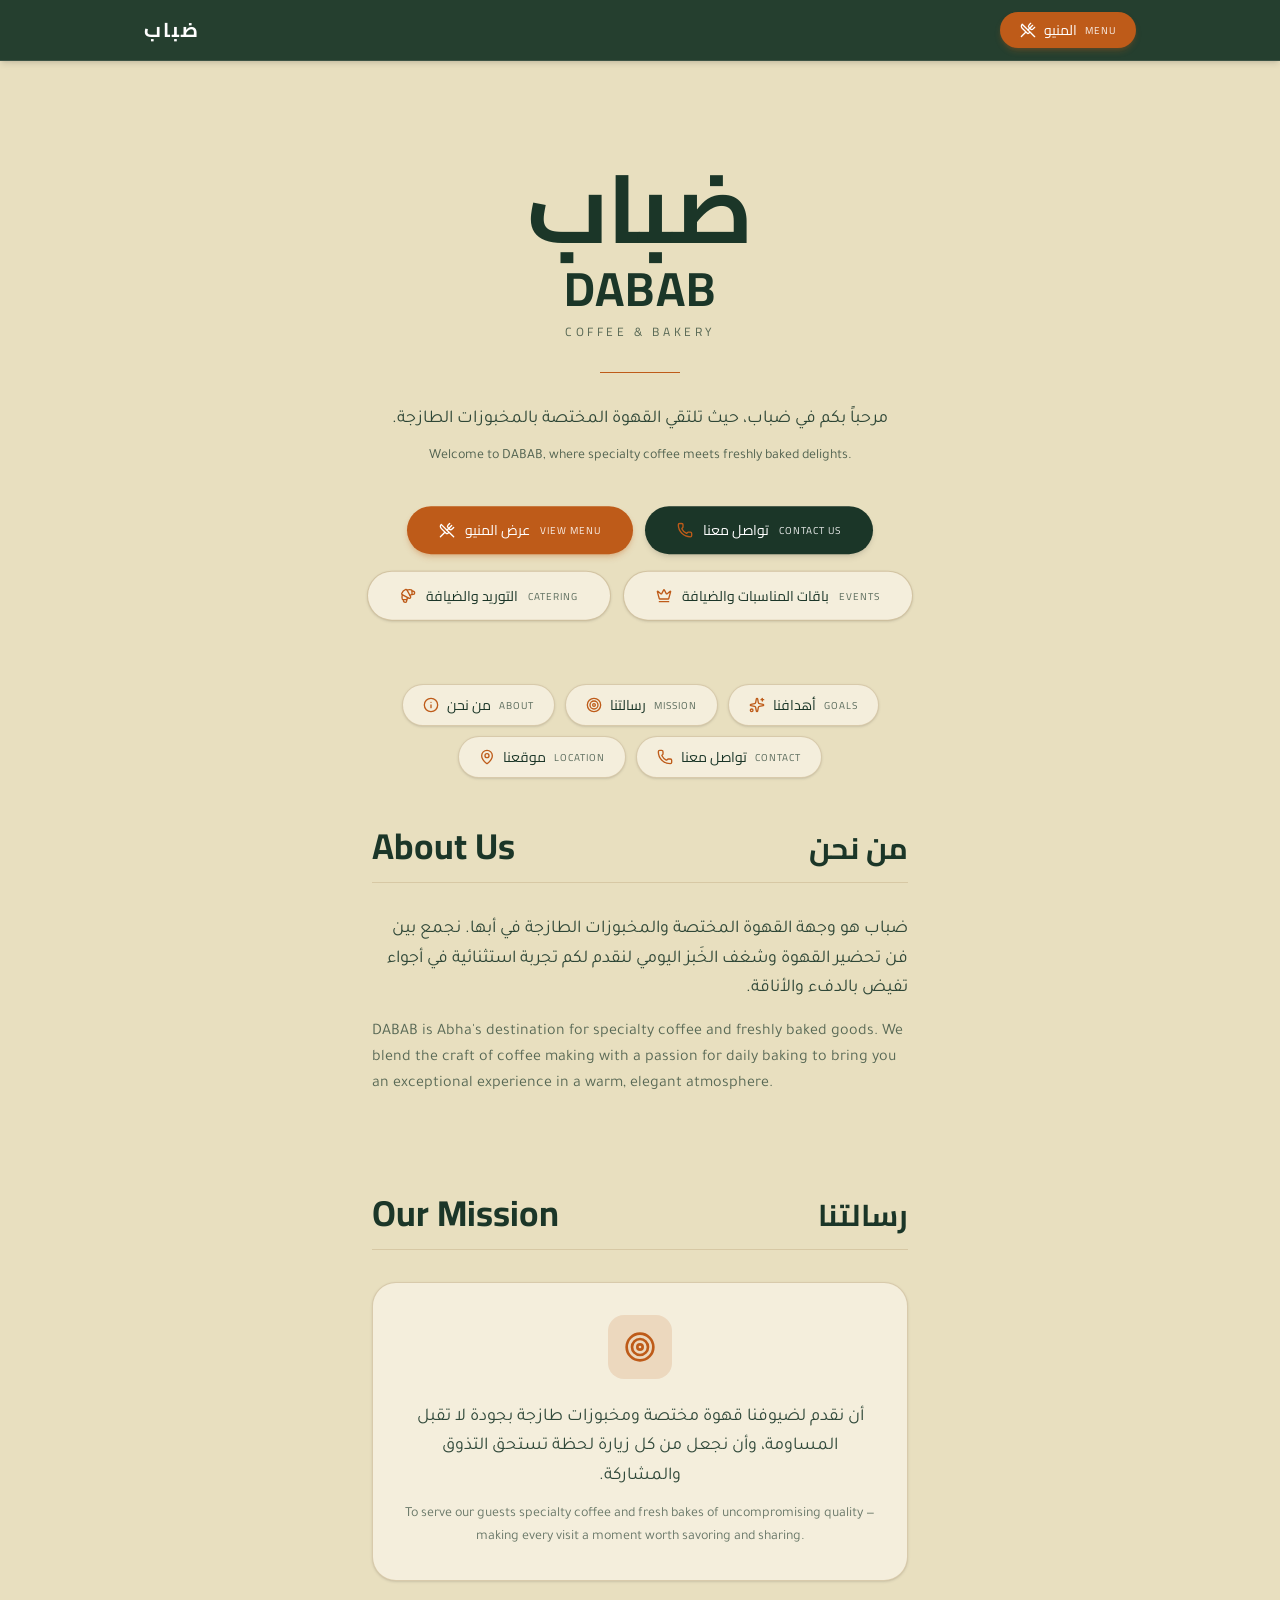
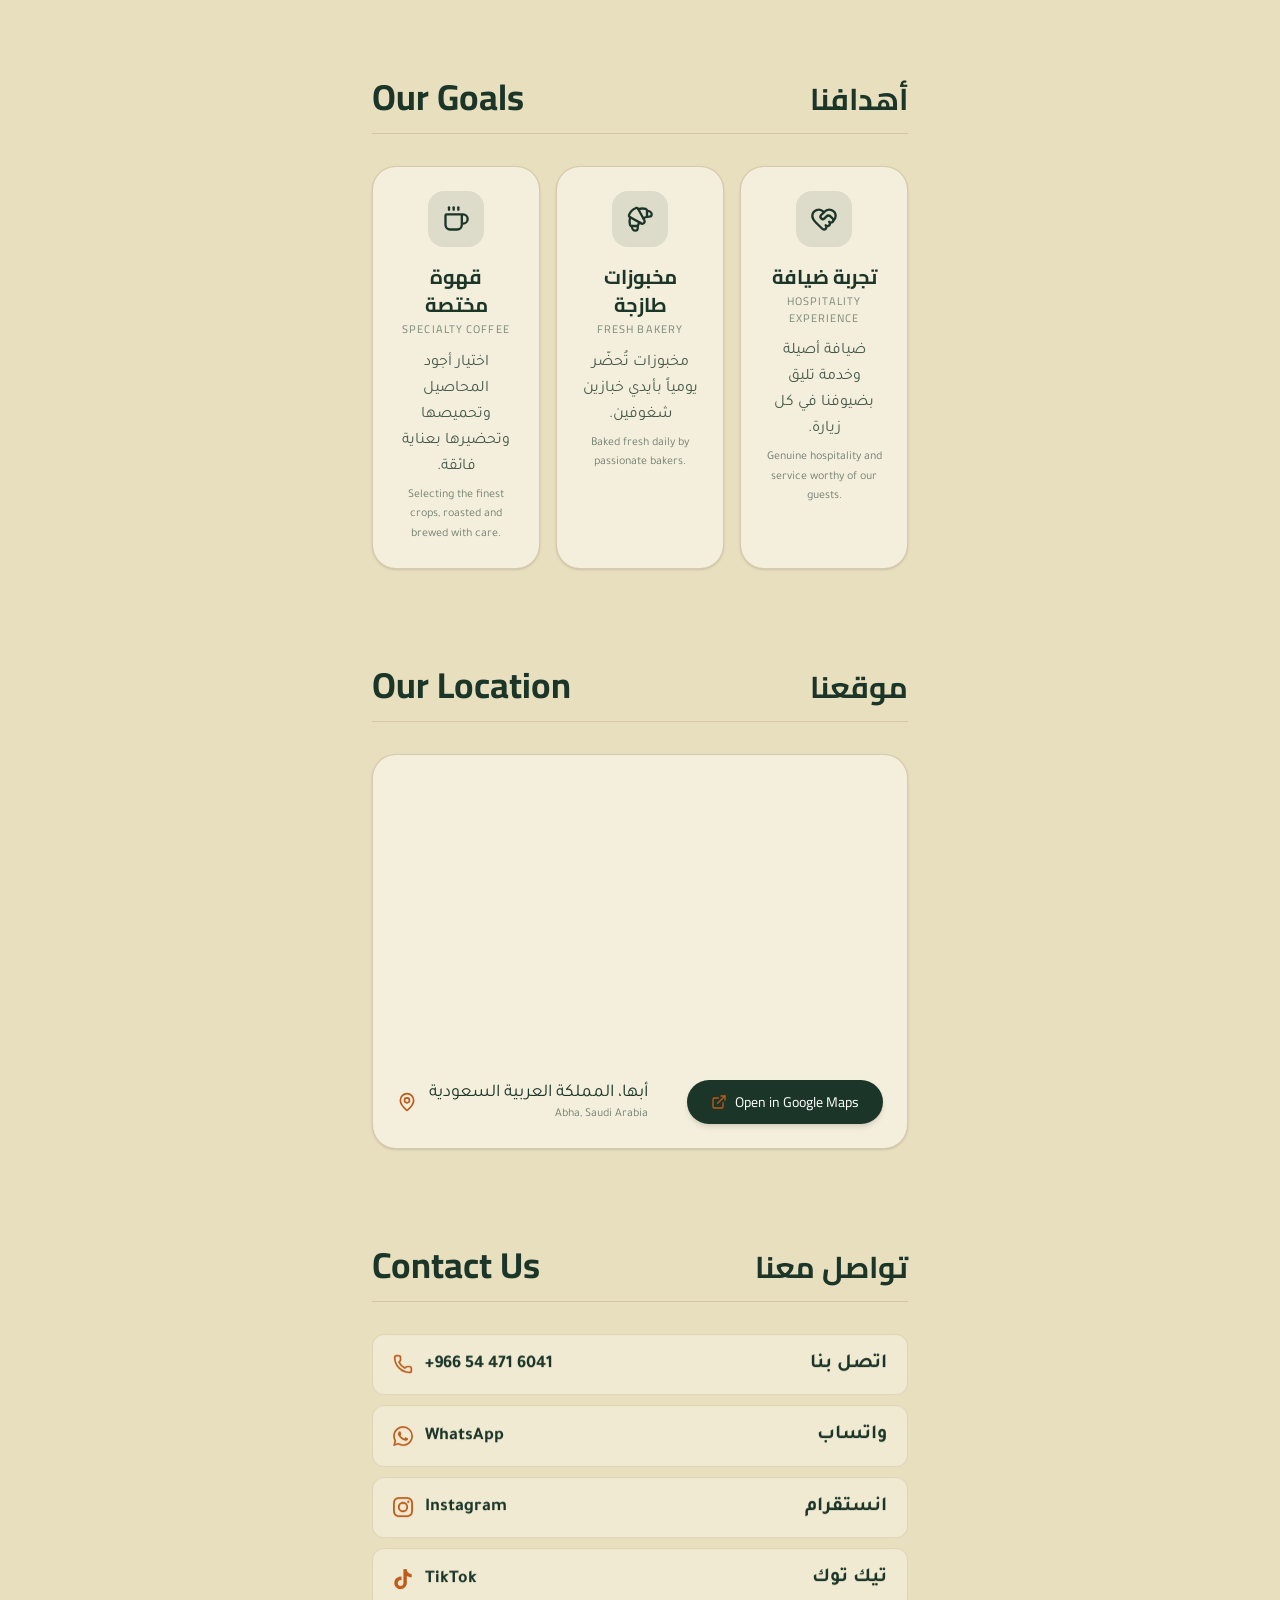
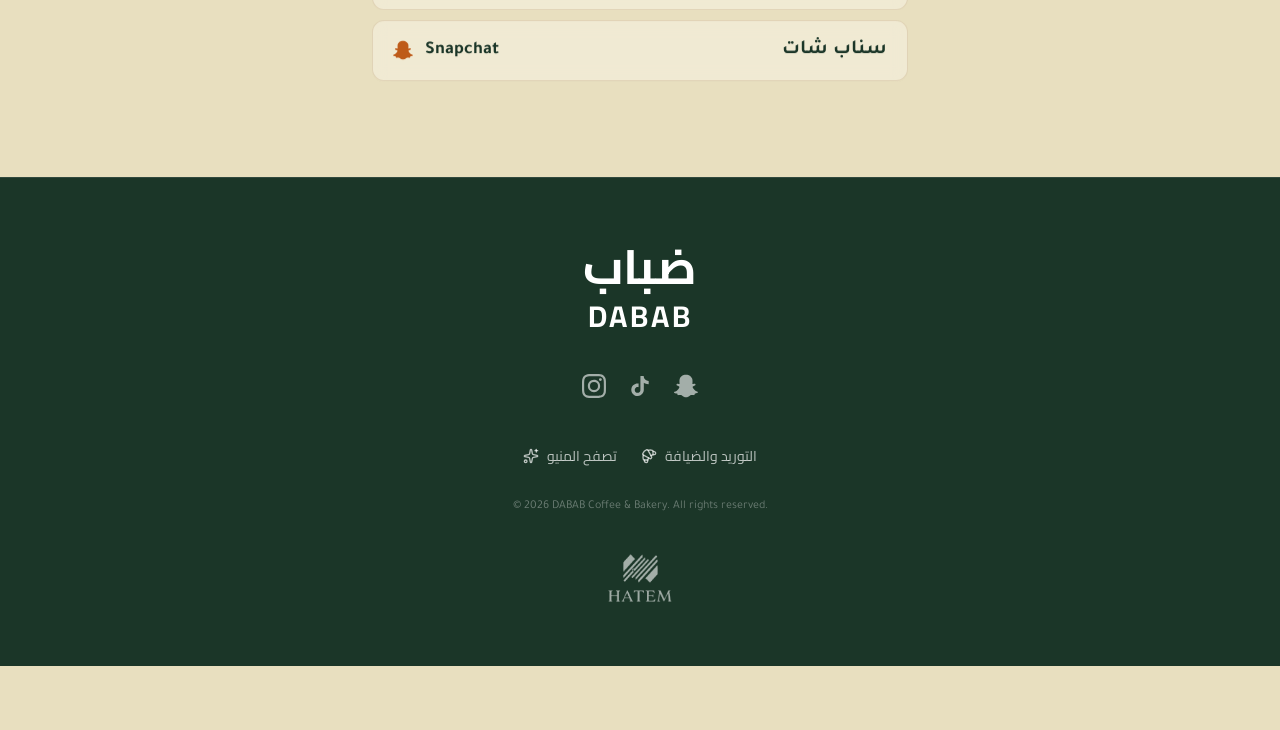
==== commit b3f6e99e: "تحديث تصميم كروت المنيو" ====
--- a/index.html
+++ b/index.html
@@ -85,8 +85,8 @@
   };
 })();
 </script>
-    <script type="module" crossorigin src="/assets/index-BIQ7XU_E.js"></script>
-    <link rel="stylesheet" crossorigin href="/assets/index-CKqoZluh.css">
+    <script type="module" crossorigin src="/assets/index-bcC9Z-aE.js"></script>
+    <link rel="stylesheet" crossorigin href="/assets/index-BpAi1Bnm.css">
   </head>
   <body>
     <div id="root"></div>
--- a/assets/index-BpAi1Bnm.css
+++ b/assets/index-BpAi1Bnm.css
@@ -0,0 +1 @@
+@layer properties{@supports (((-webkit-hyphens:none)) and (not (margin-trim:inline))) or ((-moz-orient:inline) and (not (color:rgb(from red r g b)))){*,:before,:after,::backdrop{--tw-translate-x:0;--tw-translate-y:0;--tw-translate-z:0;--tw-rotate-x:initial;--tw-rotate-y:initial;--tw-rotate-z:initial;--tw-skew-x:initial;--tw-skew-y:initial;--tw-space-y-reverse:0;--tw-space-x-reverse:0;--tw-divide-y-reverse:0;--tw-border-style:solid;--tw-gradient-position:initial;--tw-gradient-from:#0000;--tw-gradient-via:#0000;--tw-gradient-to:#0000;--tw-gradient-stops:initial;--tw-gradient-via-stops:initial;--tw-gradient-from-position:0%;--tw-gradient-via-position:50%;--tw-gradient-to-position:100%;--tw-leading:initial;--tw-font-weight:initial;--tw-tracking:initial;--tw-ordinal:initial;--tw-slashed-zero:initial;--tw-numeric-figure:initial;--tw-numeric-spacing:initial;--tw-numeric-fraction:initial;--tw-shadow:0 0 #0000;--tw-shadow-color:initial;--tw-shadow-alpha:100%;--tw-inset-shadow:0 0 #0000;--tw-inset-shadow-color:initial;--tw-inset-shadow-alpha:100%;--tw-ring-color:initial;--tw-ring-shadow:0 0 #0000;--tw-inset-ring-color:initial;--tw-inset-ring-shadow:0 0 #0000;--tw-ring-inset:initial;--tw-ring-offset-width:0px;--tw-ring-offset-color:#fff;--tw-ring-offset-shadow:0 0 #0000;--tw-outline-style:solid;--tw-blur:initial;--tw-brightness:initial;--tw-contrast:initial;--tw-grayscale:initial;--tw-hue-rotate:initial;--tw-invert:initial;--tw-opacity:initial;--tw-saturate:initial;--tw-sepia:initial;--tw-drop-shadow:initial;--tw-drop-shadow-color:initial;--tw-drop-shadow-alpha:100%;--tw-drop-shadow-size:initial;--tw-backdrop-blur:initial;--tw-backdrop-brightness:initial;--tw-backdrop-contrast:initial;--tw-backdrop-grayscale:initial;--tw-backdrop-hue-rotate:initial;--tw-backdrop-invert:initial;--tw-backdrop-opacity:initial;--tw-backdrop-saturate:initial;--tw-backdrop-sepia:initial;--tw-duration:initial;--tw-ease:initial;--tw-scale-x:1;--tw-scale-y:1;--tw-scale-z:1;--tw-content:"";--tw-animation-delay:0s;--tw-animation-direction:normal;--tw-animation-duration:initial;--tw-animation-fill-mode:none;--tw-animation-iteration-count:1;--tw-enter-blur:0;--tw-enter-opacity:1;--tw-enter-rotate:0;--tw-enter-scale:1;--tw-enter-translate-x:0;--tw-enter-translate-y:0;--tw-exit-blur:0;--tw-exit-opacity:1;--tw-exit-rotate:0;--tw-exit-scale:1;--tw-exit-translate-x:0;--tw-exit-translate-y:0}}}@font-face{font-family:Cairo;font-style:normal;font-weight:400;font-display:swap;src:url(/assets/cairo-400-arabic-DN15VWMM.woff2)format("woff2");unicode-range:U+6??,U+750-77F,U+870-88E,U+890-891,U+897-8E1,U+8E3-8FF,U+200C-200E,U+2010-2011,U+204F,U+2E41,U+FB50-FDFF,U+FE70-FE74,U+FE76-FEFC,U+102E0-102FB,U+10E60-10E7E,U+10EC2-10EC4,U+10EFC-10EFF,U+1EE00-1EE03,U+1EE05-1EE1F,U+1EE21-1EE22,U+1EE24,U+1EE27,U+1EE29-1EE32,U+1EE34-1EE37,U+1EE39,U+1EE3B,U+1EE42,U+1EE47,U+1EE49,U+1EE4B,U+1EE4D-1EE4F,U+1EE51-1EE52,U+1EE54,U+1EE57,U+1EE59,U+1EE5B,U+1EE5D,U+1EE5F,U+1EE61-1EE62,U+1EE64,U+1EE67-1EE6A,U+1EE6C-1EE72,U+1EE74-1EE77,U+1EE79-1EE7C,U+1EE7E,U+1EE80-1EE89,U+1EE8B-1EE9B,U+1EEA1-1EEA3,U+1EEA5-1EEA9,U+1EEAB-1EEBB,U+1EEF0-1EEF1}@font-face{font-family:Cairo;font-style:normal;font-weight:400;font-display:swap;src:url(/assets/cairo-400-latin-ext-xCL67Y2R.woff2)format("woff2");unicode-range:U+100-2BA,U+2BD-2C5,U+2C7-2CC,U+2CE-2D7,U+2DD-2FF,U+304,U+308,U+329,U+1D00-1DBF,U+1E00-1E9F,U+1EF2-1EFF,U+2020,U+20A0-20AB,U+20AD-20C0,U+2113,U+2C60-2C7F,U+A720-A7FF}@font-face{font-family:Cairo;font-style:normal;font-weight:400;font-display:swap;src:url(/assets/cairo-400-latin-Dh7otpdh.woff2)format("woff2");unicode-range:U+??,U+131,U+152-153,U+2BB-2BC,U+2C6,U+2DA,U+2DC,U+304,U+308,U+329,U+2000-206F,U+20AC,U+2122,U+2191,U+2193,U+2212,U+2215,U+FEFF,U+FFFD}@font-face{font-family:Cairo;font-style:normal;font-weight:500;font-display:swap;src:url(/assets/cairo-500-arabic-DDl0i4Xv.woff2)format("woff2");unicode-range:U+6??,U+750-77F,U+870-88E,U+890-891,U+897-8E1,U+8E3-8FF,U+200C-200E,U+2010-2011,U+204F,U+2E41,U+FB50-FDFF,U+FE70-FE74,U+FE76-FEFC,U+102E0-102FB,U+10E60-10E7E,U+10EC2-10EC4,U+10EFC-10EFF,U+1EE00-1EE03,U+1EE05-1EE1F,U+1EE21-1EE22,U+1EE24,U+1EE27,U+1EE29-1EE32,U+1EE34-1EE37,U+1EE39,U+1EE3B,U+1EE42,U+1EE47,U+1EE49,U+1EE4B,U+1EE4D-1EE4F,U+1EE51-1EE52,U+1EE54,U+1EE57,U+1EE59,U+1EE5B,U+1EE5D,U+1EE5F,U+1EE61-1EE62,U+1EE64,U+1EE67-1EE6A,U+1EE6C-1EE72,U+1EE74-1EE77,U+1EE79-1EE7C,U+1EE7E,U+1EE80-1EE89,U+1EE8B-1EE9B,U+1EEA1-1EEA3,U+1EEA5-1EEA9,U+1EEAB-1EEBB,U+1EEF0-1EEF1}@font-face{font-family:Cairo;font-style:normal;font-weight:500;font-display:swap;src:url(/assets/cairo-500-latin-ext-DxXN6Mb5.woff2)format("woff2");unicode-range:U+100-2BA,U+2BD-2C5,U+2C7-2CC,U+2CE-2D7,U+2DD-2FF,U+304,U+308,U+329,U+1D00-1DBF,U+1E00-1E9F,U+1EF2-1EFF,U+2020,U+20A0-20AB,U+20AD-20C0,U+2113,U+2C60-2C7F,U+A720-A7FF}@font-face{font-family:Cairo;font-style:normal;font-weight:500;font-display:swap;src:url(/assets/cairo-500-latin-D-WQsSKQ.woff2)format("woff2");unicode-range:U+??,U+131,U+152-153,U+2BB-2BC,U+2C6,U+2DA,U+2DC,U+304,U+308,U+329,U+2000-206F,U+20AC,U+2122,U+2191,U+2193,U+2212,U+2215,U+FEFF,U+FFFD}@font-face{font-family:Cairo;font-style:normal;font-weight:600;font-display:swap;src:url(/assets/cairo-600-arabic-rkrvveqO.woff2)format("woff2");unicode-range:U+6??,U+750-77F,U+870-88E,U+890-891,U+897-8E1,U+8E3-8FF,U+200C-200E,U+2010-2011,U+204F,U+2E41,U+FB50-FDFF,U+FE70-FE74,U+FE76-FEFC,U+102E0-102FB,U+10E60-10E7E,U+10EC2-10EC4,U+10EFC-10EFF,U+1EE00-1EE03,U+1EE05-1EE1F,U+1EE21-1EE22,U+1EE24,U+1EE27,U+1EE29-1EE32,U+1EE34-1EE37,U+1EE39,U+1EE3B,U+1EE42,U+1EE47,U+1EE49,U+1EE4B,U+1EE4D-1EE4F,U+1EE51-1EE52,U+1EE54,U+1EE57,U+1EE59,U+1EE5B,U+1EE5D,U+1EE5F,U+1EE61-1EE62,U+1EE64,U+1EE67-1EE6A,U+1EE6C-1EE72,U+1EE74-1EE77,U+1EE79-1EE7C,U+1EE7E,U+1EE80-1EE89,U+1EE8B-1EE9B,U+1EEA1-1EEA3,U+1EEA5-1EEA9,U+1EEAB-1EEBB,U+1EEF0-1EEF1}@font-face{font-family:Cairo;font-style:normal;font-weight:600;font-display:swap;src:url(/assets/cairo-600-latin-ext-DuRnqffh.woff2)format("woff2");unicode-range:U+100-2BA,U+2BD-2C5,U+2C7-2CC,U+2CE-2D7,U+2DD-2FF,U+304,U+308,U+329,U+1D00-1DBF,U+1E00-1E9F,U+1EF2-1EFF,U+2020,U+20A0-20AB,U+20AD-20C0,U+2113,U+2C60-2C7F,U+A720-A7FF}@font-face{font-family:Cairo;font-style:normal;font-weight:600;font-display:swap;src:url(/assets/cairo-600-latin-mGS0uvCM.woff2)format("woff2");unicode-range:U+??,U+131,U+152-153,U+2BB-2BC,U+2C6,U+2DA,U+2DC,U+304,U+308,U+329,U+2000-206F,U+20AC,U+2122,U+2191,U+2193,U+2212,U+2215,U+FEFF,U+FFFD}@font-face{font-family:Cairo;font-style:normal;font-weight:700;font-display:swap;src:url(/assets/cairo-700-arabic-D3nDedWX.woff2)format("woff2");unicode-range:U+6??,U+750-77F,U+870-88E,U+890-891,U+897-8E1,U+8E3-8FF,U+200C-200E,U+2010-2011,U+204F,U+2E41,U+FB50-FDFF,U+FE70-FE74,U+FE76-FEFC,U+102E0-102FB,U+10E60-10E7E,U+10EC2-10EC4,U+10EFC-10EFF,U+1EE00-1EE03,U+1EE05-1EE1F,U+1EE21-1EE22,U+1EE24,U+1EE27,U+1EE29-1EE32,U+1EE34-1EE37,U+1EE39,U+1EE3B,U+1EE42,U+1EE47,U+1EE49,U+1EE4B,U+1EE4D-1EE4F,U+1EE51-1EE52,U+1EE54,U+1EE57,U+1EE59,U+1EE5B,U+1EE5D,U+1EE5F,U+1EE61-1EE62,U+1EE64,U+1EE67-1EE6A,U+1EE6C-1EE72,U+1EE74-1EE77,U+1EE79-1EE7C,U+1EE7E,U+1EE80-1EE89,U+1EE8B-1EE9B,U+1EEA1-1EEA3,U+1EEA5-1EEA9,U+1EEAB-1EEBB,U+1EEF0-1EEF1}@font-face{font-family:Cairo;font-style:normal;font-weight:700;font-display:swap;src:url(/assets/cairo-700-latin-ext-Cscux539.woff2)format("woff2");unicode-range:U+100-2BA,U+2BD-2C5,U+2C7-2CC,U+2CE-2D7,U+2DD-2FF,U+304,U+308,U+329,U+1D00-1DBF,U+1E00-1E9F,U+1EF2-1EFF,U+2020,U+20A0-20AB,U+20AD-20C0,U+2113,U+2C60-2C7F,U+A720-A7FF}@font-face{font-family:Cairo;font-style:normal;font-weight:700;font-display:swap;src:url(/assets/cairo-700-latin-C3GYtKbV.woff2)format("woff2");unicode-range:U+??,U+131,U+152-153,U+2BB-2BC,U+2C6,U+2DA,U+2DC,U+304,U+308,U+329,U+2000-206F,U+20AC,U+2122,U+2191,U+2193,U+2212,U+2215,U+FEFF,U+FFFD}@font-face{font-family:Tajawal;font-style:normal;font-weight:300;font-display:swap;src:url(/assets/tajawal-300-arabic-By07C9pa.woff2)format("woff2");unicode-range:U+6??,U+750-77F,U+870-88E,U+890-891,U+897-8E1,U+8E3-8FF,U+200C-200E,U+2010-2011,U+204F,U+2E41,U+FB50-FDFF,U+FE70-FE74,U+FE76-FEFC,U+102E0-102FB,U+10E60-10E7E,U+10EC2-10EC4,U+10EFC-10EFF,U+1EE00-1EE03,U+1EE05-1EE1F,U+1EE21-1EE22,U+1EE24,U+1EE27,U+1EE29-1EE32,U+1EE34-1EE37,U+1EE39,U+1EE3B,U+1EE42,U+1EE47,U+1EE49,U+1EE4B,U+1EE4D-1EE4F,U+1EE51-1EE52,U+1EE54,U+1EE57,U+1EE59,U+1EE5B,U+1EE5D,U+1EE5F,U+1EE61-1EE62,U+1EE64,U+1EE67-1EE6A,U+1EE6C-1EE72,U+1EE74-1EE77,U+1EE79-1EE7C,U+1EE7E,U+1EE80-1EE89,U+1EE8B-1EE9B,U+1EEA1-1EEA3,U+1EEA5-1EEA9,U+1EEAB-1EEBB,U+1EEF0-1EEF1}@font-face{font-family:Tajawal;font-style:normal;font-weight:300;font-display:swap;src:url(/assets/tajawal-300-latin-CeEKeOxZ.woff2)format("woff2");unicode-range:U+??,U+131,U+152-153,U+2BB-2BC,U+2C6,U+2DA,U+2DC,U+304,U+308,U+329,U+2000-206F,U+20AC,U+2122,U+2191,U+2193,U+2212,U+2215,U+FEFF,U+FFFD}@font-face{font-family:Tajawal;font-style:normal;font-weight:400;font-display:swap;src:url(/assets/tajawal-400-arabic-CyCXRvzh.woff2)format("woff2");unicode-range:U+6??,U+750-77F,U+870-88E,U+890-891,U+897-8E1,U+8E3-8FF,U+200C-200E,U+2010-2011,U+204F,U+2E41,U+FB50-FDFF,U+FE70-FE74,U+FE76-FEFC,U+102E0-102FB,U+10E60-10E7E,U+10EC2-10EC4,U+10EFC-10EFF,U+1EE00-1EE03,U+1EE05-1EE1F,U+1EE21-1EE22,U+1EE24,U+1EE27,U+1EE29-1EE32,U+1EE34-1EE37,U+1EE39,U+1EE3B,U+1EE42,U+1EE47,U+1EE49,U+1EE4B,U+1EE4D-1EE4F,U+1EE51-1EE52,U+1EE54,U+1EE57,U+1EE59,U+1EE5B,U+1EE5D,U+1EE5F,U+1EE61-1EE62,U+1EE64,U+1EE67-1EE6A,U+1EE6C-1EE72,U+1EE74-1EE77,U+1EE79-1EE7C,U+1EE7E,U+1EE80-1EE89,U+1EE8B-1EE9B,U+1EEA1-1EEA3,U+1EEA5-1EEA9,U+1EEAB-1EEBB,U+1EEF0-1EEF1}@font-face{font-family:Tajawal;font-style:normal;font-weight:400;font-display:swap;src:url(/assets/tajawal-400-latin-BVNSOH3d.woff2)format("woff2");unicode-range:U+??,U+131,U+152-153,U+2BB-2BC,U+2C6,U+2DA,U+2DC,U+304,U+308,U+329,U+2000-206F,U+20AC,U+2122,U+2191,U+2193,U+2212,U+2215,U+FEFF,U+FFFD}@font-face{font-family:Tajawal;font-style:normal;font-weight:500;font-display:swap;src:url(/assets/tajawal-500-arabic-BZ8ojJNu.woff2)format("woff2");unicode-range:U+6??,U+750-77F,U+870-88E,U+890-891,U+897-8E1,U+8E3-8FF,U+200C-200E,U+2010-2011,U+204F,U+2E41,U+FB50-FDFF,U+FE70-FE74,U+FE76-FEFC,U+102E0-102FB,U+10E60-10E7E,U+10EC2-10EC4,U+10EFC-10EFF,U+1EE00-1EE03,U+1EE05-1EE1F,U+1EE21-1EE22,U+1EE24,U+1EE27,U+1EE29-1EE32,U+1EE34-1EE37,U+1EE39,U+1EE3B,U+1EE42,U+1EE47,U+1EE49,U+1EE4B,U+1EE4D-1EE4F,U+1EE51-1EE52,U+1EE54,U+1EE57,U+1EE59,U+1EE5B,U+1EE5D,U+1EE5F,U+1EE61-1EE62,U+1EE64,U+1EE67-1EE6A,U+1EE6C-1EE72,U+1EE74-1EE77,U+1EE79-1EE7C,U+1EE7E,U+1EE80-1EE89,U+1EE8B-1EE9B,U+1EEA1-1EEA3,U+1EEA5-1EEA9,U+1EEAB-1EEBB,U+1EEF0-1EEF1}@font-face{font-family:Tajawal;font-style:normal;font-weight:500;font-display:swap;src:url(/assets/tajawal-500-latin-CoYeBiSI.woff2)format("woff2");unicode-range:U+??,U+131,U+152-153,U+2BB-2BC,U+2C6,U+2DA,U+2DC,U+304,U+308,U+329,U+2000-206F,U+20AC,U+2122,U+2191,U+2193,U+2212,U+2215,U+FEFF,U+FFFD}@font-face{font-family:Tajawal;font-style:normal;font-weight:700;font-display:swap;src:url(/assets/tajawal-700-arabic-D2-eand5.woff2)format("woff2");unicode-range:U+6??,U+750-77F,U+870-88E,U+890-891,U+897-8E1,U+8E3-8FF,U+200C-200E,U+2010-2011,U+204F,U+2E41,U+FB50-FDFF,U+FE70-FE74,U+FE76-FEFC,U+102E0-102FB,U+10E60-10E7E,U+10EC2-10EC4,U+10EFC-10EFF,U+1EE00-1EE03,U+1EE05-1EE1F,U+1EE21-1EE22,U+1EE24,U+1EE27,U+1EE29-1EE32,U+1EE34-1EE37,U+1EE39,U+1EE3B,U+1EE42,U+1EE47,U+1EE49,U+1EE4B,U+1EE4D-1EE4F,U+1EE51-1EE52,U+1EE54,U+1EE57,U+1EE59,U+1EE5B,U+1EE5D,U+1EE5F,U+1EE61-1EE62,U+1EE64,U+1EE67-1EE6A,U+1EE6C-1EE72,U+1EE74-1EE77,U+1EE79-1EE7C,U+1EE7E,U+1EE80-1EE89,U+1EE8B-1EE9B,U+1EEA1-1EEA3,U+1EEA5-1EEA9,U+1EEAB-1EEBB,U+1EEF0-1EEF1}@font-face{font-family:Tajawal;font-style:normal;font-weight:700;font-display:swap;src:url(/assets/tajawal-700-latin-BypgxfGb.woff2)format("woff2");unicode-range:U+??,U+131,U+152-153,U+2BB-2BC,U+2C6,U+2DA,U+2DC,U+304,U+308,U+329,U+2000-206F,U+20AC,U+2122,U+2191,U+2193,U+2212,U+2215,U+FEFF,U+FFFD}@layer theme{:root,:host{--color-red-50:oklch(97.1% .013 17.38);--color-red-300:oklch(80.8% .114 19.571);--color-red-400:oklch(70.4% .191 22.216);--color-red-500:oklch(63.7% .237 25.331);--color-red-600:oklch(57.7% .245 27.325);--color-gray-50:oklch(98.5% .002 247.839);--color-gray-600:oklch(44.6% .03 256.802);--color-gray-900:oklch(21% .034 264.665);--color-black:#000;--color-white:#fff;--spacing:.25rem;--container-sm:24rem;--container-md:28rem;--container-lg:32rem;--container-xl:36rem;--container-2xl:42rem;--container-3xl:48rem;--container-4xl:56rem;--container-5xl:64rem;--container-6xl:72rem;--font-weight-normal:400;--font-weight-medium:500;--font-weight-semibold:600;--font-weight-bold:700;--tracking-tight:-.025em;--tracking-wide:.025em;--tracking-wider:.05em;--tracking-widest:.1em;--leading-tight:1.25;--leading-snug:1.375;--leading-normal:1.5;--leading-relaxed:1.625;--radius-2xl:1rem;--radius-3xl:1.5rem;--ease-in-out:cubic-bezier(.4, 0, .2, 1);--animate-spin:spin 1s linear infinite;--animate-pulse:pulse 2s cubic-bezier(.4, 0, .6, 1) infinite;--blur-sm:8px;--blur-md:12px;--aspect-video:16 / 9;--default-transition-duration:.15s;--default-transition-timing-function:cubic-bezier(.4, 0, .2, 1);--default-font-family:var(--app-font-sans);--default-mono-font-family:var(--app-font-mono);--color-border:hsl(var(--border))}}@layer base{*,:after,:before,::backdrop{box-sizing:border-box;border:0 solid;margin:0;padding:0}::file-selector-button{box-sizing:border-box;border:0 solid;margin:0;padding:0}html,:host{-webkit-text-size-adjust:100%;tab-size:4;line-height:1.5;font-family:var(--default-font-family,ui-sans-serif, system-ui, sans-serif, "Apple Color Emoji", "Segoe UI Emoji", "Segoe UI Symbol", "Noto Color Emoji");font-feature-settings:var(--default-font-feature-settings,normal);font-variation-settings:var(--default-font-variation-settings,normal);-webkit-tap-highlight-color:transparent}hr{height:0;color:inherit;border-top-width:1px}abbr:where([title]){-webkit-text-decoration:underline dotted;text-decoration:underline dotted}h1,h2,h3,h4,h5,h6{font-size:inherit;font-weight:inherit}a{color:inherit;-webkit-text-decoration:inherit;text-decoration:inherit}b,strong{font-weight:bolder}code,kbd,samp,pre{font-family:var(--default-mono-font-family,ui-monospace, SFMono-Regular, Menlo, Monaco, Consolas, "Liberation Mono", "Courier New", monospace);font-feature-settings:var(--default-mono-font-feature-settings,normal);font-variation-settings:var(--default-mono-font-variation-settings,normal);font-size:1em}small{font-size:80%}sub,sup{vertical-align:baseline;font-size:75%;line-height:0;position:relative}sub{bottom:-.25em}sup{top:-.5em}table{text-indent:0;border-color:inherit;border-collapse:collapse}:-moz-focusring{outline:auto}progress{vertical-align:baseline}summary{display:list-item}ol,ul,menu{list-style:none}img,svg,video,canvas,audio,iframe,embed,object{vertical-align:middle;display:block}img,video{max-width:100%;height:auto}button,input,select,optgroup,textarea{font:inherit;font-feature-settings:inherit;font-variation-settings:inherit;letter-spacing:inherit;color:inherit;opacity:1;background-color:#0000;border-radius:0}::file-selector-button{font:inherit;font-feature-settings:inherit;font-variation-settings:inherit;letter-spacing:inherit;color:inherit;opacity:1;background-color:#0000;border-radius:0}:where(select:is([multiple],[size])) optgroup{font-weight:bolder}:where(select:is([multiple],[size])) optgroup option{padding-inline-start:20px}::file-selector-button{margin-inline-end:4px}::placeholder{opacity:1}@supports (not ((-webkit-appearance:-apple-pay-button))) or (contain-intrinsic-size:1px){::placeholder{color:currentColor}@supports (color:color-mix(in lab,red,red)){::placeholder{color:color-mix(in oklab,currentcolor 50%,transparent)}}}textarea{resize:vertical}::-webkit-search-decoration{-webkit-appearance:none}::-webkit-date-and-time-value{min-height:1lh;text-align:inherit}::-webkit-datetime-edit{display:inline-flex}::-webkit-datetime-edit-fields-wrapper{padding:0}::-webkit-datetime-edit{padding-block:0}::-webkit-datetime-edit-year-field{padding-block:0}::-webkit-datetime-edit-month-field{padding-block:0}::-webkit-datetime-edit-day-field{padding-block:0}::-webkit-datetime-edit-hour-field{padding-block:0}::-webkit-datetime-edit-minute-field{padding-block:0}::-webkit-datetime-edit-second-field{padding-block:0}::-webkit-datetime-edit-millisecond-field{padding-block:0}::-webkit-datetime-edit-meridiem-field{padding-block:0}::-webkit-calendar-picker-indicator{line-height:1}:-moz-ui-invalid{box-shadow:none}button,input:where([type=button],[type=reset],[type=submit]){appearance:button}::file-selector-button{appearance:button}::-webkit-inner-spin-button{height:auto}::-webkit-outer-spin-button{height:auto}[hidden]:where(:not([hidden=until-found])){display:none!important}*{border-color:hsl(var(--border))}body{background-color:hsl(var(--background));font-family:var(--app-font-sans);color:hsl(var(--foreground));-webkit-font-smoothing:antialiased;-moz-osx-font-smoothing:grayscale}}@layer components;@layer utilities{.\@container\/field-group{container:field-group/inline-size}.pointer-events-auto{pointer-events:auto}.pointer-events-none{pointer-events:none}.invisible{visibility:hidden}.visible{visibility:visible}.sr-only{clip-path:inset(50%);white-space:nowrap;border-width:0;width:1px;height:1px;margin:-1px;padding:0;position:absolute;overflow:hidden}.absolute{position:absolute}.fixed{position:fixed}.relative{position:relative}.static{position:static}.sticky{position:sticky}.inset-0{inset:calc(var(--spacing) * 0)}.inset-x-0{inset-inline:calc(var(--spacing) * 0)}.inset-y-0{inset-block:calc(var(--spacing) * 0)}.-top-2{top:calc(var(--spacing) * -2)}.-top-3{top:calc(var(--spacing) * -3)}.-top-12{top:calc(var(--spacing) * -12)}.-top-16{top:calc(var(--spacing) * -16)}.top-0{top:calc(var(--spacing) * 0)}.top-1\.5{top:calc(var(--spacing) * 1.5)}.top-1\/2{top:50%}.top-1\/3{top:33.3333%}.top-2{top:calc(var(--spacing) * 2)}.top-3{top:calc(var(--spacing) * 3)}.top-3\.5{top:calc(var(--spacing) * 3.5)}.top-4{top:calc(var(--spacing) * 4)}.top-\[1px\]{top:1px}.top-\[50\%\]{top:50%}.top-\[60\%\]{top:60%}.top-full{top:100%}.-right-2{right:calc(var(--spacing) * -2)}.-right-12{right:calc(var(--spacing) * -12)}.-right-20{right:calc(var(--spacing) * -20)}.right-0{right:calc(var(--spacing) * 0)}.right-1{right:calc(var(--spacing) * 1)}.right-2{right:calc(var(--spacing) * 2)}.right-3{right:calc(var(--spacing) * 3)}.right-4{right:calc(var(--spacing) * 4)}.right-6{right:calc(var(--spacing) * 6)}.-bottom-12{bottom:calc(var(--spacing) * -12)}.-bottom-24{bottom:calc(var(--spacing) * -24)}.bottom-0{bottom:calc(var(--spacing) * 0)}.-left-12{left:calc(var(--spacing) * -12)}.-left-16{left:calc(var(--spacing) * -16)}.left-0{left:calc(var(--spacing) * 0)}.left-1\/2{left:50%}.left-1\/3{left:33.3333%}.left-2{left:calc(var(--spacing) * 2)}.left-3{left:calc(var(--spacing) * 3)}.left-4{left:calc(var(--spacing) * 4)}.left-\[50\%\]{left:50%}.-z-0{z-index:-0}.-z-10{z-index:-10}.z-10{z-index:10}.z-20{z-index:20}.z-40{z-index:40}.z-50{z-index:50}.z-\[1\]{z-index:1}.z-\[100\]{z-index:100}.order-first{order:-9999}.order-last{order:9999}.\!m-0{margin:calc(var(--spacing) * 0)!important}.-mx-1{margin-inline:calc(var(--spacing) * -1)}.mx-2{margin-inline:calc(var(--spacing) * 2)}.mx-3\.5{margin-inline:calc(var(--spacing) * 3.5)}.mx-4{margin-inline:calc(var(--spacing) * 4)}.mx-auto{margin-inline:auto}.-my-2{margin-block:calc(var(--spacing) * -2)}.my-0{margin-block:calc(var(--spacing) * 0)}.my-0\.5{margin-block:calc(var(--spacing) * .5)}.my-1{margin-block:calc(var(--spacing) * 1)}.my-8{margin-block:calc(var(--spacing) * 8)}.-mt-0{margin-top:calc(var(--spacing) * 0)}.-mt-4{margin-top:calc(var(--spacing) * -4)}.mt-1{margin-top:calc(var(--spacing) * 1)}.mt-1\.5{margin-top:calc(var(--spacing) * 1.5)}.mt-2{margin-top:calc(var(--spacing) * 2)}.mt-4{margin-top:calc(var(--spacing) * 4)}.mt-8{margin-top:calc(var(--spacing) * 8)}.mt-10{margin-top:calc(var(--spacing) * 10)}.mt-16{margin-top:calc(var(--spacing) * 16)}.mt-20{margin-top:calc(var(--spacing) * 20)}.mt-24{margin-top:calc(var(--spacing) * 24)}.mt-auto{margin-top:auto}.mr-1{margin-right:calc(var(--spacing) * 1)}.mr-2{margin-right:calc(var(--spacing) * 2)}.mb-0\.5{margin-bottom:calc(var(--spacing) * .5)}.mb-1{margin-bottom:calc(var(--spacing) * 1)}.mb-2{margin-bottom:calc(var(--spacing) * 2)}.mb-3{margin-bottom:calc(var(--spacing) * 3)}.mb-4{margin-bottom:calc(var(--spacing) * 4)}.mb-5{margin-bottom:calc(var(--spacing) * 5)}.mb-6{margin-bottom:calc(var(--spacing) * 6)}.mb-8{margin-bottom:calc(var(--spacing) * 8)}.mb-10{margin-bottom:calc(var(--spacing) * 10)}.mb-12{margin-bottom:calc(var(--spacing) * 12)}.-ml-4{margin-left:calc(var(--spacing) * -4)}.ml-1{margin-left:calc(var(--spacing) * 1)}.ml-2{margin-left:calc(var(--spacing) * 2)}.ml-4{margin-left:calc(var(--spacing) * 4)}.ml-auto{margin-left:auto}.line-clamp-2{-webkit-line-clamp:2;-webkit-box-orient:vertical;display:-webkit-box;overflow:hidden}.line-clamp-3{-webkit-line-clamp:3;-webkit-box-orient:vertical;display:-webkit-box;overflow:hidden}.block{display:block}.flex{display:flex}.grid{display:grid}.hidden{display:none}.inline-flex{display:inline-flex}.table{display:table}.aspect-\[4\/3\]{aspect-ratio:4/3}.aspect-square{aspect-ratio:1}.aspect-video{aspect-ratio:var(--aspect-video)}.size-4{width:calc(var(--spacing) * 4);height:calc(var(--spacing) * 4)}.size-6{width:calc(var(--spacing) * 6);height:calc(var(--spacing) * 6)}.size-7{width:calc(var(--spacing) * 7);height:calc(var(--spacing) * 7)}.size-8{width:calc(var(--spacing) * 8);height:calc(var(--spacing) * 8)}.size-10{width:calc(var(--spacing) * 10);height:calc(var(--spacing) * 10)}.size-\[--cell-size\]{width:--cell-size;height:--cell-size}.h-1\.5{height:calc(var(--spacing) * 1.5)}.h-2{height:calc(var(--spacing) * 2)}.h-2\.5{height:calc(var(--spacing) * 2.5)}.h-3{height:calc(var(--spacing) * 3)}.h-3\.5{height:calc(var(--spacing) * 3.5)}.h-4{height:calc(var(--spacing) * 4)}.h-5{height:calc(var(--spacing) * 5)}.h-6{height:calc(var(--spacing) * 6)}.h-7{height:calc(var(--spacing) * 7)}.h-8{height:calc(var(--spacing) * 8)}.h-9{height:calc(var(--spacing) * 9)}.h-10{height:calc(var(--spacing) * 10)}.h-12{height:calc(var(--spacing) * 12)}.h-14{height:calc(var(--spacing) * 14)}.h-16{height:calc(var(--spacing) * 16)}.h-24{height:calc(var(--spacing) * 24)}.h-28{height:calc(var(--spacing) * 28)}.h-36{height:calc(var(--spacing) * 36)}.h-40{height:calc(var(--spacing) * 40)}.h-72{height:calc(var(--spacing) * 72)}.h-80{height:calc(var(--spacing) * 80)}.h-96{height:calc(var(--spacing) * 96)}.h-\[--cell-size\]{height:--cell-size}.h-\[1px\]{height:1px}.h-\[var\(--radix-navigation-menu-viewport-height\)\]{height:var(--radix-navigation-menu-viewport-height)}.h-\[var\(--radix-select-trigger-height\)\]{height:var(--radix-select-trigger-height)}.h-auto{height:auto}.h-full{height:100%}.h-px{height:1px}.h-svh{height:100svh}.max-h-\[--radix-context-menu-content-available-height\]{max-height:--radix-context-menu-content-available-height}.max-h-\[--radix-select-content-available-height\]{max-height:--radix-select-content-available-height}.max-h-\[90dvh\]{max-height:90dvh}.max-h-\[90vh\]{max-height:90vh}.max-h-\[300px\]{max-height:300px}.max-h-\[var\(--radix-dropdown-menu-content-available-height\)\]{max-height:var(--radix-dropdown-menu-content-available-height)}.max-h-full{max-height:100%}.max-h-screen{max-height:100vh}.min-h-0{min-height:calc(var(--spacing) * 0)}.min-h-8{min-height:calc(var(--spacing) * 8)}.min-h-9{min-height:calc(var(--spacing) * 9)}.min-h-10{min-height:calc(var(--spacing) * 10)}.min-h-\[60px\]{min-height:60px}.min-h-\[100dvh\]{min-height:100dvh}.min-h-screen{min-height:100vh}.min-h-svh{min-height:100svh}.w-0{width:calc(var(--spacing) * 0)}.w-1{width:calc(var(--spacing) * 1)}.w-2{width:calc(var(--spacing) * 2)}.w-2\.5{width:calc(var(--spacing) * 2.5)}.w-3{width:calc(var(--spacing) * 3)}.w-3\.5{width:calc(var(--spacing) * 3.5)}.w-3\/4{width:75%}.w-4{width:calc(var(--spacing) * 4)}.w-5{width:calc(var(--spacing) * 5)}.w-6{width:calc(var(--spacing) * 6)}.w-7{width:calc(var(--spacing) * 7)}.w-8{width:calc(var(--spacing) * 8)}.w-9{width:calc(var(--spacing) * 9)}.w-10{width:calc(var(--spacing) * 10)}.w-12{width:calc(var(--spacing) * 12)}.w-14{width:calc(var(--spacing) * 14)}.w-16{width:calc(var(--spacing) * 16)}.w-24{width:calc(var(--spacing) * 24)}.w-28{width:calc(var(--spacing) * 28)}.w-40{width:calc(var(--spacing) * 40)}.w-64{width:calc(var(--spacing) * 64)}.w-72{width:calc(var(--spacing) * 72)}.w-80{width:calc(var(--spacing) * 80)}.w-96{width:calc(var(--spacing) * 96)}.w-\[--cell-size\]{width:--cell-size}.w-\[1px\]{width:1px}.w-\[100px\]{width:100px}.w-\[var\(--sidebar-width\)\]{width:var(--sidebar-width)}.w-auto{width:auto}.w-fit{width:fit-content}.w-full{width:100%}.w-max{width:max-content}.w-px{width:1px}.max-w-2xl{max-width:var(--container-2xl)}.max-w-3xl{max-width:var(--container-3xl)}.max-w-4xl{max-width:var(--container-4xl)}.max-w-5xl{max-width:var(--container-5xl)}.max-w-6xl{max-width:var(--container-6xl)}.max-w-\[55\%\]{max-width:55%}.max-w-\[180px\]{max-width:180px}.max-w-\[var\(--skeleton-width\)\]{max-width:var(--skeleton-width)}.max-w-full{max-width:100%}.max-w-lg{max-width:var(--container-lg)}.max-w-max{max-width:max-content}.max-w-md{max-width:var(--container-md)}.max-w-sm{max-width:var(--container-sm)}.max-w-xl{max-width:var(--container-xl)}.min-w-0{min-width:calc(var(--spacing) * 0)}.min-w-5{min-width:calc(var(--spacing) * 5)}.min-w-8{min-width:calc(var(--spacing) * 8)}.min-w-9{min-width:calc(var(--spacing) * 9)}.min-w-10{min-width:calc(var(--spacing) * 10)}.min-w-\[--cell-size\]{min-width:--cell-size}.min-w-\[8rem\]{min-width:8rem}.min-w-\[12rem\]{min-width:12rem}.min-w-\[var\(--radix-select-trigger-width\)\]{min-width:var(--radix-select-trigger-width)}.flex-1{flex:1}.shrink-0{flex-shrink:0}.grow{flex-grow:1}.grow-0{flex-grow:0}.basis-full{flex-basis:100%}.caption-bottom{caption-side:bottom}.border-collapse{border-collapse:collapse}.origin-\[--radix-context-menu-content-transform-origin\]{transform-origin:--radix-context-menu-content-transform-origin}.origin-\[--radix-dropdown-menu-content-transform-origin\]{transform-origin:--radix-dropdown-menu-content-transform-origin}.origin-\[--radix-hover-card-content-transform-origin\]{transform-origin:--radix-hover-card-content-transform-origin}.origin-\[--radix-menubar-content-transform-origin\]{transform-origin:--radix-menubar-content-transform-origin}.origin-\[--radix-popover-content-transform-origin\]{transform-origin:--radix-popover-content-transform-origin}.origin-\[--radix-select-content-transform-origin\]{transform-origin:--radix-select-content-transform-origin}.origin-\[--radix-tooltip-content-transform-origin\]{transform-origin:--radix-tooltip-content-transform-origin}.-translate-x-1\/2{--tw-translate-x: -50% ;translate:var(--tw-translate-x) var(--tw-translate-y)}.-translate-x-px{--tw-translate-x:-1px;translate:var(--tw-translate-x) var(--tw-translate-y)}.translate-x-\[-50\%\]{--tw-translate-x:-50%;translate:var(--tw-translate-x) var(--tw-translate-y)}.translate-x-px{--tw-translate-x:1px;translate:var(--tw-translate-x) var(--tw-translate-y)}.-translate-y-1\/2{--tw-translate-y: -50% ;translate:var(--tw-translate-x) var(--tw-translate-y)}.translate-y-\[-50\%\]{--tw-translate-y:-50%;translate:var(--tw-translate-x) var(--tw-translate-y)}.rotate-45{rotate:45deg}.rotate-90{rotate:90deg}.transform{transform:var(--tw-rotate-x,) var(--tw-rotate-y,) var(--tw-rotate-z,) var(--tw-skew-x,) var(--tw-skew-y,)}.animate-caret-blink{animation:1.25s ease-out infinite caret-blink}.animate-in{animation:enter var(--tw-animation-duration,var(--tw-duration,.15s))var(--tw-ease,ease)var(--tw-animation-delay,0s)var(--tw-animation-iteration-count,1)var(--tw-animation-direction,normal)var(--tw-animation-fill-mode,none)}.animate-pulse{animation:var(--animate-pulse)}.animate-spin{animation:var(--animate-spin)}.cursor-default{cursor:default}.cursor-pointer{cursor:pointer}.cursor-text{cursor:text}.cursor-zoom-in{cursor:zoom-in}.cursor-zoom-out{cursor:zoom-out}.touch-none{touch-action:none}.resize-none{resize:none}.scroll-mt-24{scroll-margin-top:calc(var(--spacing) * 24)}.list-disc{list-style-type:disc}.list-none{list-style-type:none}.grid-cols-1{grid-template-columns:repeat(1,minmax(0,1fr))}.grid-cols-2{grid-template-columns:repeat(2,minmax(0,1fr))}.flex-col{flex-direction:column}.flex-col-reverse{flex-direction:column-reverse}.flex-row{flex-direction:row}.flex-wrap{flex-wrap:wrap}.place-content-center{place-content:center}.items-baseline{align-items:baseline}.items-center{align-items:center}.items-end{align-items:flex-end}.items-start{align-items:flex-start}.items-stretch{align-items:stretch}.justify-between{justify-content:space-between}.justify-center{justify-content:center}.justify-end{justify-content:flex-end}.justify-start{justify-content:flex-start}.gap-1{gap:calc(var(--spacing) * 1)}.gap-1\.5{gap:calc(var(--spacing) * 1.5)}.gap-2{gap:calc(var(--spacing) * 2)}.gap-2\.5{gap:calc(var(--spacing) * 2.5)}.gap-3{gap:calc(var(--spacing) * 3)}.gap-4{gap:calc(var(--spacing) * 4)}.gap-6{gap:calc(var(--spacing) * 6)}.gap-7{gap:calc(var(--spacing) * 7)}.gap-8{gap:calc(var(--spacing) * 8)}:where(.space-y-1>:not(:last-child)){--tw-space-y-reverse:0;margin-block-start:calc(calc(var(--spacing) * 1) * var(--tw-space-y-reverse));margin-block-end:calc(calc(var(--spacing) * 1) * calc(1 - var(--tw-space-y-reverse)))}:where(.space-y-1\.5>:not(:last-child)){--tw-space-y-reverse:0;margin-block-start:calc(calc(var(--spacing) * 1.5) * var(--tw-space-y-reverse));margin-block-end:calc(calc(var(--spacing) * 1.5) * calc(1 - var(--tw-space-y-reverse)))}:where(.space-y-2>:not(:last-child)){--tw-space-y-reverse:0;margin-block-start:calc(calc(var(--spacing) * 2) * var(--tw-space-y-reverse));margin-block-end:calc(calc(var(--spacing) * 2) * calc(1 - var(--tw-space-y-reverse)))}:where(.space-y-2\.5>:not(:last-child)){--tw-space-y-reverse:0;margin-block-start:calc(calc(var(--spacing) * 2.5) * var(--tw-space-y-reverse));margin-block-end:calc(calc(var(--spacing) * 2.5) * calc(1 - var(--tw-space-y-reverse)))}:where(.space-y-3>:not(:last-child)){--tw-space-y-reverse:0;margin-block-start:calc(calc(var(--spacing) * 3) * var(--tw-space-y-reverse));margin-block-end:calc(calc(var(--spacing) * 3) * calc(1 - var(--tw-space-y-reverse)))}:where(.space-y-4>:not(:last-child)){--tw-space-y-reverse:0;margin-block-start:calc(calc(var(--spacing) * 4) * var(--tw-space-y-reverse));margin-block-end:calc(calc(var(--spacing) * 4) * calc(1 - var(--tw-space-y-reverse)))}:where(.space-y-6>:not(:last-child)){--tw-space-y-reverse:0;margin-block-start:calc(calc(var(--spacing) * 6) * var(--tw-space-y-reverse));margin-block-end:calc(calc(var(--spacing) * 6) * calc(1 - var(--tw-space-y-reverse)))}:where(.space-y-24>:not(:last-child)){--tw-space-y-reverse:0;margin-block-start:calc(calc(var(--spacing) * 24) * var(--tw-space-y-reverse));margin-block-end:calc(calc(var(--spacing) * 24) * calc(1 - var(--tw-space-y-reverse)))}:where(.space-x-1>:not(:last-child)){--tw-space-x-reverse:0;margin-inline-start:calc(calc(var(--spacing) * 1) * var(--tw-space-x-reverse));margin-inline-end:calc(calc(var(--spacing) * 1) * calc(1 - var(--tw-space-x-reverse)))}:where(.space-x-4>:not(:last-child)){--tw-space-x-reverse:0;margin-inline-start:calc(calc(var(--spacing) * 4) * var(--tw-space-x-reverse));margin-inline-end:calc(calc(var(--spacing) * 4) * calc(1 - var(--tw-space-x-reverse)))}:where(.divide-y>:not(:last-child)){--tw-divide-y-reverse:0;border-bottom-style:var(--tw-border-style);border-top-style:var(--tw-border-style);border-top-width:calc(1px * var(--tw-divide-y-reverse));border-bottom-width:calc(1px * calc(1 - var(--tw-divide-y-reverse)))}:where(.divide-border\/40>:not(:last-child)){border-color:hsl(var(--border))}@supports (color:color-mix(in lab,red,red)){:where(.divide-border\/40>:not(:last-child)){border-color:color-mix(in oklab,hsl(var(--border)) 40%,transparent)}}.self-center{align-self:center}.self-stretch{align-self:stretch}.truncate{text-overflow:ellipsis;white-space:nowrap;overflow:hidden}.overflow-auto{overflow:auto}.overflow-hidden{overflow:hidden}.overflow-x-auto{overflow-x:auto}.overflow-x-hidden{overflow-x:hidden}.overflow-y-auto{overflow-y:auto}.rounded-2xl{border-radius:var(--radius-2xl)}.rounded-3xl{border-radius:var(--radius-3xl)}.rounded-\[2px\]{border-radius:2px}.rounded-\[calc\(var\(--radius\)-5px\)\]{border-radius:calc(var(--radius) - 5px)}.rounded-\[inherit\]{border-radius:inherit}.rounded-full{border-radius:3.40282e38px}.rounded-lg{border-radius:var(--radius)}.rounded-md{border-radius:calc(var(--radius) - 2px)}.rounded-none{border-radius:0}.rounded-sm{border-radius:calc(var(--radius) - 4px)}.rounded-xl{border-radius:calc(var(--radius) + 4px)}.rounded-t-\[10px\]{border-top-left-radius:10px;border-top-right-radius:10px}.rounded-l-md{border-top-left-radius:calc(var(--radius) - 2px);border-bottom-left-radius:calc(var(--radius) - 2px)}.rounded-tl-sm{border-top-left-radius:calc(var(--radius) - 4px)}.rounded-r-md{border-top-right-radius:calc(var(--radius) - 2px);border-bottom-right-radius:calc(var(--radius) - 2px)}.rounded-bl-full{border-bottom-left-radius:3.40282e38px}.border{border-style:var(--tw-border-style);border-width:1px}.border-0{border-style:var(--tw-border-style);border-width:0}.border-2{border-style:var(--tw-border-style);border-width:2px}.border-\[1\.5px\]{border-style:var(--tw-border-style);border-width:1.5px}.border-\[24px\]{border-style:var(--tw-border-style);border-width:24px}.border-\[28px\]{border-style:var(--tw-border-style);border-width:28px}.border-\[32px\]{border-style:var(--tw-border-style);border-width:32px}.border-y{border-block-style:var(--tw-border-style);border-block-width:1px}.border-t{border-top-style:var(--tw-border-style);border-top-width:1px}.border-r{border-right-style:var(--tw-border-style);border-right-width:1px}.border-b{border-bottom-style:var(--tw-border-style);border-bottom-width:1px}.border-l{border-left-style:var(--tw-border-style);border-left-width:1px}.border-dashed{--tw-border-style:dashed;border-style:dashed}.border-none{--tw-border-style:none;border-style:none}.\[border-color\:var\(--badge-outline\)\]{border-color:var(--badge-outline)}.\[border-color\:var\(--button-outline\)\]{border-color:var(--button-outline)}.border-\[--color-border\]{border-color:--color-border}.border-accent,.border-accent\/60{border-color:hsl(var(--accent))}@supports (color:color-mix(in lab,red,red)){.border-accent\/60{border-color:color-mix(in oklab,hsl(var(--accent)) 60%,transparent)}}.border-border,.border-border\/30{border-color:hsl(var(--border))}@supports (color:color-mix(in lab,red,red)){.border-border\/30{border-color:color-mix(in oklab,hsl(var(--border)) 30%,transparent)}}.border-border\/40{border-color:hsl(var(--border))}@supports (color:color-mix(in lab,red,red)){.border-border\/40{border-color:color-mix(in oklab,hsl(var(--border)) 40%,transparent)}}.border-border\/50{border-color:hsl(var(--border))}@supports (color:color-mix(in lab,red,red)){.border-border\/50{border-color:color-mix(in oklab,hsl(var(--border)) 50%,transparent)}}.border-border\/60{border-color:hsl(var(--border))}@supports (color:color-mix(in lab,red,red)){.border-border\/60{border-color:color-mix(in oklab,hsl(var(--border)) 60%,transparent)}}.border-border\/70{border-color:hsl(var(--border))}@supports (color:color-mix(in lab,red,red)){.border-border\/70{border-color:color-mix(in oklab,hsl(var(--border)) 70%,transparent)}}.border-destructive{border-color:hsl(var(--destructive))}.border-destructive-border{border-color:var(--destructive-border)}.border-destructive\/50{border-color:hsl(var(--destructive))}@supports (color:color-mix(in lab,red,red)){.border-destructive\/50{border-color:color-mix(in oklab,hsl(var(--destructive)) 50%,transparent)}}.border-input{border-color:hsl(var(--input))}.border-primary{border-color:hsl(var(--primary))}.border-primary-border{border-color:var(--primary-border)}.border-primary\/50{border-color:hsl(var(--primary))}@supports (color:color-mix(in lab,red,red)){.border-primary\/50{border-color:color-mix(in oklab,hsl(var(--primary)) 50%,transparent)}}.border-secondary-border{border-color:var(--secondary-border)}.border-sidebar-border{border-color:hsl(var(--sidebar-border))}.border-transparent{border-color:#0000}.border-white{border-color:var(--color-white)}.border-white\/10{border-color:#ffffff1a}@supports (color:color-mix(in lab,red,red)){.border-white\/10{border-color:color-mix(in oklab,var(--color-white) 10%,transparent)}}.border-white\/20{border-color:#fff3}@supports (color:color-mix(in lab,red,red)){.border-white\/20{border-color:color-mix(in oklab,var(--color-white) 20%,transparent)}}.border-white\/25{border-color:#ffffff40}@supports (color:color-mix(in lab,red,red)){.border-white\/25{border-color:color-mix(in oklab,var(--color-white) 25%,transparent)}}.border-t-transparent{border-top-color:#0000}.border-l-transparent{border-left-color:#0000}.bg-\[--color-bg\]{background-color:--color-bg}.bg-accent,.bg-accent\/5{background-color:hsl(var(--accent))}@supports (color:color-mix(in lab,red,red)){.bg-accent\/5{background-color:color-mix(in oklab,hsl(var(--accent)) 5%,transparent)}}.bg-accent\/10{background-color:hsl(var(--accent))}@supports (color:color-mix(in lab,red,red)){.bg-accent\/10{background-color:color-mix(in oklab,hsl(var(--accent)) 10%,transparent)}}.bg-accent\/15{background-color:hsl(var(--accent))}@supports (color:color-mix(in lab,red,red)){.bg-accent\/15{background-color:color-mix(in oklab,hsl(var(--accent)) 15%,transparent)}}.bg-accent\/20{background-color:hsl(var(--accent))}@supports (color:color-mix(in lab,red,red)){.bg-accent\/20{background-color:color-mix(in oklab,hsl(var(--accent)) 20%,transparent)}}.bg-background{background-color:hsl(var(--background))}.bg-black\/80{background-color:#000c}@supports (color:color-mix(in lab,red,red)){.bg-black\/80{background-color:color-mix(in oklab,var(--color-black) 80%,transparent)}}.bg-border{background-color:hsl(var(--border))}.bg-card,.bg-card\/70{background-color:hsl(var(--card))}@supports (color:color-mix(in lab,red,red)){.bg-card\/70{background-color:color-mix(in oklab,hsl(var(--card)) 70%,transparent)}}.bg-destructive{background-color:hsl(var(--destructive))}.bg-foreground{background-color:hsl(var(--foreground))}.bg-gray-50{background-color:var(--color-gray-50)}.bg-input{background-color:hsl(var(--input))}.bg-muted,.bg-muted\/50{background-color:hsl(var(--muted))}@supports (color:color-mix(in lab,red,red)){.bg-muted\/50{background-color:color-mix(in oklab,hsl(var(--muted)) 50%,transparent)}}.bg-popover{background-color:hsl(var(--popover))}.bg-primary,.bg-primary\/5{background-color:hsl(var(--primary))}@supports (color:color-mix(in lab,red,red)){.bg-primary\/5{background-color:color-mix(in oklab,hsl(var(--primary)) 5%,transparent)}}.bg-primary\/10{background-color:hsl(var(--primary))}@supports (color:color-mix(in lab,red,red)){.bg-primary\/10{background-color:color-mix(in oklab,hsl(var(--primary)) 10%,transparent)}}.bg-primary\/20{background-color:hsl(var(--primary))}@supports (color:color-mix(in lab,red,red)){.bg-primary\/20{background-color:color-mix(in oklab,hsl(var(--primary)) 20%,transparent)}}.bg-primary\/25{background-color:hsl(var(--primary))}@supports (color:color-mix(in lab,red,red)){.bg-primary\/25{background-color:color-mix(in oklab,hsl(var(--primary)) 25%,transparent)}}.bg-primary\/90{background-color:hsl(var(--primary))}@supports (color:color-mix(in lab,red,red)){.bg-primary\/90{background-color:color-mix(in oklab,hsl(var(--primary)) 90%,transparent)}}.bg-primary\/95{background-color:hsl(var(--primary))}@supports (color:color-mix(in lab,red,red)){.bg-primary\/95{background-color:color-mix(in oklab,hsl(var(--primary)) 95%,transparent)}}.bg-secondary{background-color:hsl(var(--secondary))}.bg-sidebar{background-color:hsl(var(--sidebar))}.bg-sidebar-border{background-color:hsl(var(--sidebar-border))}.bg-transparent{background-color:#0000}.bg-white{background-color:var(--color-white)}.bg-white\/15{background-color:#ffffff26}@supports (color:color-mix(in lab,red,red)){.bg-white\/15{background-color:color-mix(in oklab,var(--color-white) 15%,transparent)}}.bg-gradient-to-b{--tw-gradient-position:to bottom in oklab;background-image:linear-gradient(var(--tw-gradient-stops))}.from-transparent{--tw-gradient-from:transparent;--tw-gradient-stops:var(--tw-gradient-via-stops,var(--tw-gradient-position), var(--tw-gradient-from) var(--tw-gradient-from-position), var(--tw-gradient-to) var(--tw-gradient-to-position))}.via-transparent{--tw-gradient-via:transparent;--tw-gradient-via-stops:var(--tw-gradient-position), var(--tw-gradient-from) var(--tw-gradient-from-position), var(--tw-gradient-via) var(--tw-gradient-via-position), var(--tw-gradient-to) var(--tw-gradient-to-position);--tw-gradient-stops:var(--tw-gradient-via-stops)}.to-primary{--tw-gradient-to:hsl(var(--primary));--tw-gradient-stops:var(--tw-gradient-via-stops,var(--tw-gradient-position), var(--tw-gradient-from) var(--tw-gradient-from-position), var(--tw-gradient-to) var(--tw-gradient-to-position))}.fill-current{fill:currentColor}.fill-primary{fill:hsl(var(--primary))}.object-contain{object-fit:contain}.object-cover{object-fit:cover}.p-0{padding:calc(var(--spacing) * 0)}.p-0\.5{padding:calc(var(--spacing) * .5)}.p-1{padding:calc(var(--spacing) * 1)}.p-2{padding:calc(var(--spacing) * 2)}.p-3{padding:calc(var(--spacing) * 3)}.p-4{padding:calc(var(--spacing) * 4)}.p-5{padding:calc(var(--spacing) * 5)}.p-6{padding:calc(var(--spacing) * 6)}.p-8{padding:calc(var(--spacing) * 8)}.p-\[1px\]{padding:1px}.px-1{padding-inline:calc(var(--spacing) * 1)}.px-1\.5{padding-inline:calc(var(--spacing) * 1.5)}.px-2{padding-inline:calc(var(--spacing) * 2)}.px-2\.5{padding-inline:calc(var(--spacing) * 2.5)}.px-3{padding-inline:calc(var(--spacing) * 3)}.px-4{padding-inline:calc(var(--spacing) * 4)}.px-5{padding-inline:calc(var(--spacing) * 5)}.px-6{padding-inline:calc(var(--spacing) * 6)}.px-8{padding-inline:calc(var(--spacing) * 8)}.px-\[--cell-size\]{padding-inline:--cell-size}.py-0\.5{padding-block:calc(var(--spacing) * .5)}.py-1{padding-block:calc(var(--spacing) * 1)}.py-1\.5{padding-block:calc(var(--spacing) * 1.5)}.py-2{padding-block:calc(var(--spacing) * 2)}.py-2\.5{padding-block:calc(var(--spacing) * 2.5)}.py-3{padding-block:calc(var(--spacing) * 3)}.py-3\.5{padding-block:calc(var(--spacing) * 3.5)}.py-4{padding-block:calc(var(--spacing) * 4)}.py-6{padding-block:calc(var(--spacing) * 6)}.py-8{padding-block:calc(var(--spacing) * 8)}.py-10{padding-block:calc(var(--spacing) * 10)}.py-12{padding-block:calc(var(--spacing) * 12)}.py-16{padding-block:calc(var(--spacing) * 16)}.py-20{padding-block:calc(var(--spacing) * 20)}.py-24{padding-block:calc(var(--spacing) * 24)}.pt-0{padding-top:calc(var(--spacing) * 0)}.pt-2{padding-top:calc(var(--spacing) * 2)}.pt-3{padding-top:calc(var(--spacing) * 3)}.pt-4{padding-top:calc(var(--spacing) * 4)}.pt-6{padding-top:calc(var(--spacing) * 6)}.pt-8{padding-top:calc(var(--spacing) * 8)}.pt-10{padding-top:calc(var(--spacing) * 10)}.pt-16{padding-top:calc(var(--spacing) * 16)}.pt-24{padding-top:calc(var(--spacing) * 24)}.pr-1{padding-right:calc(var(--spacing) * 1)}.pr-2{padding-right:calc(var(--spacing) * 2)}.pr-2\.5{padding-right:calc(var(--spacing) * 2.5)}.pr-3{padding-right:calc(var(--spacing) * 3)}.pr-8{padding-right:calc(var(--spacing) * 8)}.pr-10{padding-right:calc(var(--spacing) * 10)}.pb-2{padding-bottom:calc(var(--spacing) * 2)}.pb-3{padding-bottom:calc(var(--spacing) * 3)}.pb-4{padding-bottom:calc(var(--spacing) * 4)}.pb-10{padding-bottom:calc(var(--spacing) * 10)}.pb-12{padding-bottom:calc(var(--spacing) * 12)}.pb-16{padding-bottom:calc(var(--spacing) * 16)}.pb-24{padding-bottom:calc(var(--spacing) * 24)}.pl-2{padding-left:calc(var(--spacing) * 2)}.pl-2\.5{padding-left:calc(var(--spacing) * 2.5)}.pl-3{padding-left:calc(var(--spacing) * 3)}.pl-4{padding-left:calc(var(--spacing) * 4)}.pl-8{padding-left:calc(var(--spacing) * 8)}.pl-9{padding-left:calc(var(--spacing) * 9)}.pl-11{padding-left:calc(var(--spacing) * 11)}.text-center{text-align:center}.text-left{text-align:left}.text-right{text-align:right}.align-middle{vertical-align:middle}.font-mono{font-family:var(--app-font-mono)}.font-sans{font-family:var(--app-font-sans)}.text-2xl{font-size:1.5rem;line-height:var(--tw-leading,calc(2 / 1.5))}.text-3xl{font-size:1.875rem;line-height:var(--tw-leading, 1.2 )}.text-4xl{font-size:2.25rem;line-height:var(--tw-leading,calc(2.5 / 2.25))}.text-5xl{font-size:3rem;line-height:var(--tw-leading,1)}.text-7xl{font-size:4.5rem;line-height:var(--tw-leading,1)}.text-base{font-size:1rem;line-height:var(--tw-leading, 1.5 )}.text-lg{font-size:1.125rem;line-height:var(--tw-leading,calc(1.75 / 1.125))}.text-sm{font-size:.875rem;line-height:var(--tw-leading,calc(1.25 / .875))}.text-sm\/relaxed{font-size:.875rem;line-height:var(--leading-relaxed)}.text-xl{font-size:1.25rem;line-height:var(--tw-leading,calc(1.75 / 1.25))}.text-xs{font-size:.75rem;line-height:var(--tw-leading,calc(1 / .75))}.text-\[0\.8rem\]{font-size:.8rem}.text-\[9px\]{font-size:9px}.text-\[10px\]{font-size:10px}.text-\[11px\]{font-size:11px}.text-\[14px\]{font-size:14px}.leading-none{--tw-leading:1;line-height:1}.leading-normal{--tw-leading:var(--leading-normal);line-height:var(--leading-normal)}.leading-relaxed{--tw-leading:var(--leading-relaxed);line-height:var(--leading-relaxed)}.leading-snug{--tw-leading:var(--leading-snug);line-height:var(--leading-snug)}.leading-tight{--tw-leading:var(--leading-tight);line-height:var(--leading-tight)}.font-bold{--tw-font-weight:var(--font-weight-bold);font-weight:var(--font-weight-bold)}.font-medium{--tw-font-weight:var(--font-weight-medium);font-weight:var(--font-weight-medium)}.font-normal{--tw-font-weight:var(--font-weight-normal);font-weight:var(--font-weight-normal)}.font-semibold{--tw-font-weight:var(--font-weight-semibold);font-weight:var(--font-weight-semibold)}.tracking-\[0\.3em\]{--tw-tracking:.3em;letter-spacing:.3em}.tracking-\[0\.25em\]{--tw-tracking:.25em;letter-spacing:.25em}.tracking-tight{--tw-tracking:var(--tracking-tight);letter-spacing:var(--tracking-tight)}.tracking-wide{--tw-tracking:var(--tracking-wide);letter-spacing:var(--tracking-wide)}.tracking-wider{--tw-tracking:var(--tracking-wider);letter-spacing:var(--tracking-wider)}.tracking-widest{--tw-tracking:var(--tracking-widest);letter-spacing:var(--tracking-widest)}.text-balance{text-wrap:balance}.break-words{overflow-wrap:break-word}.whitespace-nowrap{white-space:nowrap}.text-accent{color:hsl(var(--accent))}.text-accent-foreground{color:hsl(var(--accent-foreground))}.text-accent\/70{color:hsl(var(--accent))}@supports (color:color-mix(in lab,red,red)){.text-accent\/70{color:color-mix(in oklab,hsl(var(--accent)) 70%,transparent)}}.text-accent\/80{color:hsl(var(--accent))}@supports (color:color-mix(in lab,red,red)){.text-accent\/80{color:color-mix(in oklab,hsl(var(--accent)) 80%,transparent)}}.text-card-foreground{color:hsl(var(--card-foreground))}.text-current{color:currentColor}.text-destructive{color:hsl(var(--destructive))}.text-destructive-foreground{color:hsl(var(--destructive-foreground))}.text-foreground,.text-foreground\/50{color:hsl(var(--foreground))}@supports (color:color-mix(in lab,red,red)){.text-foreground\/50{color:color-mix(in oklab,hsl(var(--foreground)) 50%,transparent)}}.text-gray-600{color:var(--color-gray-600)}.text-gray-900{color:var(--color-gray-900)}.text-muted-foreground{color:hsl(var(--muted-foreground))}.text-popover-foreground{color:hsl(var(--popover-foreground))}.text-primary{color:hsl(var(--primary))}.text-primary-foreground,.text-primary-foreground\/35{color:hsl(var(--primary-foreground))}@supports (color:color-mix(in lab,red,red)){.text-primary-foreground\/35{color:color-mix(in oklab,hsl(var(--primary-foreground)) 35%,transparent)}}.text-primary-foreground\/50{color:hsl(var(--primary-foreground))}@supports (color:color-mix(in lab,red,red)){.text-primary-foreground\/50{color:color-mix(in oklab,hsl(var(--primary-foreground)) 50%,transparent)}}.text-primary-foreground\/60{color:hsl(var(--primary-foreground))}@supports (color:color-mix(in lab,red,red)){.text-primary-foreground\/60{color:color-mix(in oklab,hsl(var(--primary-foreground)) 60%,transparent)}}.text-primary-foreground\/70{color:hsl(var(--primary-foreground))}@supports (color:color-mix(in lab,red,red)){.text-primary-foreground\/70{color:color-mix(in oklab,hsl(var(--primary-foreground)) 70%,transparent)}}.text-primary-foreground\/75{color:hsl(var(--primary-foreground))}@supports (color:color-mix(in lab,red,red)){.text-primary-foreground\/75{color:color-mix(in oklab,hsl(var(--primary-foreground)) 75%,transparent)}}.text-primary-foreground\/90{color:hsl(var(--primary-foreground))}@supports (color:color-mix(in lab,red,red)){.text-primary-foreground\/90{color:color-mix(in oklab,hsl(var(--primary-foreground)) 90%,transparent)}}.text-primary\/20{color:hsl(var(--primary))}@supports (color:color-mix(in lab,red,red)){.text-primary\/20{color:color-mix(in oklab,hsl(var(--primary)) 20%,transparent)}}.text-primary\/40{color:hsl(var(--primary))}@supports (color:color-mix(in lab,red,red)){.text-primary\/40{color:color-mix(in oklab,hsl(var(--primary)) 40%,transparent)}}.text-primary\/50{color:hsl(var(--primary))}@supports (color:color-mix(in lab,red,red)){.text-primary\/50{color:color-mix(in oklab,hsl(var(--primary)) 50%,transparent)}}.text-primary\/55{color:hsl(var(--primary))}@supports (color:color-mix(in lab,red,red)){.text-primary\/55{color:color-mix(in oklab,hsl(var(--primary)) 55%,transparent)}}.text-primary\/60{color:hsl(var(--primary))}@supports (color:color-mix(in lab,red,red)){.text-primary\/60{color:color-mix(in oklab,hsl(var(--primary)) 60%,transparent)}}.text-primary\/65{color:hsl(var(--primary))}@supports (color:color-mix(in lab,red,red)){.text-primary\/65{color:color-mix(in oklab,hsl(var(--primary)) 65%,transparent)}}.text-primary\/70{color:hsl(var(--primary))}@supports (color:color-mix(in lab,red,red)){.text-primary\/70{color:color-mix(in oklab,hsl(var(--primary)) 70%,transparent)}}.text-primary\/75{color:hsl(var(--primary))}@supports (color:color-mix(in lab,red,red)){.text-primary\/75{color:color-mix(in oklab,hsl(var(--primary)) 75%,transparent)}}.text-primary\/80{color:hsl(var(--primary))}@supports (color:color-mix(in lab,red,red)){.text-primary\/80{color:color-mix(in oklab,hsl(var(--primary)) 80%,transparent)}}.text-primary\/85{color:hsl(var(--primary))}@supports (color:color-mix(in lab,red,red)){.text-primary\/85{color:color-mix(in oklab,hsl(var(--primary)) 85%,transparent)}}.text-primary\/90{color:hsl(var(--primary))}@supports (color:color-mix(in lab,red,red)){.text-primary\/90{color:color-mix(in oklab,hsl(var(--primary)) 90%,transparent)}}.text-red-500{color:var(--color-red-500)}.text-secondary-foreground{color:hsl(var(--secondary-foreground))}.text-sidebar-foreground,.text-sidebar-foreground\/70{color:hsl(var(--sidebar-foreground))}@supports (color:color-mix(in lab,red,red)){.text-sidebar-foreground\/70{color:color-mix(in oklab,hsl(var(--sidebar-foreground)) 70%,transparent)}}.text-white{color:var(--color-white)}.uppercase{text-transform:uppercase}.tabular-nums{--tw-numeric-spacing:tabular-nums;font-variant-numeric:var(--tw-ordinal,) var(--tw-slashed-zero,) var(--tw-numeric-figure,) var(--tw-numeric-spacing,) var(--tw-numeric-fraction,)}.underline-offset-4{text-underline-offset:4px}.opacity-0{opacity:0}.opacity-50{opacity:.5}.opacity-60{opacity:.6}.opacity-70{opacity:.7}.opacity-80{opacity:.8}.opacity-90{opacity:.9}.opacity-\[0\.07\]{opacity:.07}.shadow{--tw-shadow:0 1px 3px 0 var(--tw-shadow-color,#0000001a), 0 1px 2px -1px var(--tw-shadow-color,#0000001a);box-shadow:var(--tw-inset-shadow),var(--tw-inset-ring-shadow),var(--tw-ring-offset-shadow),var(--tw-ring-shadow),var(--tw-shadow)}.shadow-2xl{--tw-shadow:0 25px 50px -12px var(--tw-shadow-color,#00000040);box-shadow:var(--tw-inset-shadow),var(--tw-inset-ring-shadow),var(--tw-ring-offset-shadow),var(--tw-ring-shadow),var(--tw-shadow)}.shadow-\[0_0_0_1px_hsl\(var\(--sidebar-border\)\)\]{--tw-shadow:0 0 0 1px var(--tw-shadow-color,hsl(var(--sidebar-border)));box-shadow:var(--tw-inset-shadow),var(--tw-inset-ring-shadow),var(--tw-ring-offset-shadow),var(--tw-ring-shadow),var(--tw-shadow)}.shadow-lg{--tw-shadow:0 10px 15px -3px var(--tw-shadow-color,#0000001a), 0 4px 6px -4px var(--tw-shadow-color,#0000001a);box-shadow:var(--tw-inset-shadow),var(--tw-inset-ring-shadow),var(--tw-ring-offset-shadow),var(--tw-ring-shadow),var(--tw-shadow)}.shadow-md{--tw-shadow:0 4px 6px -1px var(--tw-shadow-color,#0000001a), 0 2px 4px -2px var(--tw-shadow-color,#0000001a);box-shadow:var(--tw-inset-shadow),var(--tw-inset-ring-shadow),var(--tw-ring-offset-shadow),var(--tw-ring-shadow),var(--tw-shadow)}.shadow-none{--tw-shadow:0 0 #0000;box-shadow:var(--tw-inset-shadow),var(--tw-inset-ring-shadow),var(--tw-ring-offset-shadow),var(--tw-ring-shadow),var(--tw-shadow)}.shadow-sm{--tw-shadow:0 1px 3px 0 var(--tw-shadow-color,#0000001a), 0 1px 2px -1px var(--tw-shadow-color,#0000001a);box-shadow:var(--tw-inset-shadow),var(--tw-inset-ring-shadow),var(--tw-ring-offset-shadow),var(--tw-ring-shadow),var(--tw-shadow)}.shadow-xl{--tw-shadow:0 20px 25px -5px var(--tw-shadow-color,#0000001a), 0 8px 10px -6px var(--tw-shadow-color,#0000001a);box-shadow:var(--tw-inset-shadow),var(--tw-inset-ring-shadow),var(--tw-ring-offset-shadow),var(--tw-ring-shadow),var(--tw-shadow)}.shadow-xs{--tw-shadow:0 1px 2px 0 var(--tw-shadow-color,#0000000d);box-shadow:var(--tw-inset-shadow),var(--tw-inset-ring-shadow),var(--tw-ring-offset-shadow),var(--tw-ring-shadow),var(--tw-shadow)}.ring-0{--tw-ring-shadow:var(--tw-ring-inset,) 0 0 0 calc(0px + var(--tw-ring-offset-width)) var(--tw-ring-color,currentcolor);box-shadow:var(--tw-inset-shadow),var(--tw-inset-ring-shadow),var(--tw-ring-offset-shadow),var(--tw-ring-shadow),var(--tw-shadow)}.ring-1{--tw-ring-shadow:var(--tw-ring-inset,) 0 0 0 calc(1px + var(--tw-ring-offset-width)) var(--tw-ring-color,currentcolor);box-shadow:var(--tw-inset-shadow),var(--tw-inset-ring-shadow),var(--tw-ring-offset-shadow),var(--tw-ring-shadow),var(--tw-shadow)}.ring-2{--tw-ring-shadow:var(--tw-ring-inset,) 0 0 0 calc(2px + var(--tw-ring-offset-width)) var(--tw-ring-color,currentcolor);box-shadow:var(--tw-inset-shadow),var(--tw-inset-ring-shadow),var(--tw-ring-offset-shadow),var(--tw-ring-shadow),var(--tw-shadow)}.shadow-accent\/25{--tw-shadow-color:hsl(var(--accent))}@supports (color:color-mix(in lab,red,red)){.shadow-accent\/25{--tw-shadow-color:color-mix(in oklab, color-mix(in oklab, hsl(var(--accent)) 25%, transparent) var(--tw-shadow-alpha), transparent)}}.shadow-accent\/30{--tw-shadow-color:hsl(var(--accent))}@supports (color:color-mix(in lab,red,red)){.shadow-accent\/30{--tw-shadow-color:color-mix(in oklab, color-mix(in oklab, hsl(var(--accent)) 30%, transparent) var(--tw-shadow-alpha), transparent)}}.ring-accent\/40{--tw-ring-color:hsl(var(--accent))}@supports (color:color-mix(in lab,red,red)){.ring-accent\/40{--tw-ring-color:color-mix(in oklab, hsl(var(--accent)) 40%, transparent)}}.ring-ring{--tw-ring-color:hsl(var(--ring))}.ring-sidebar-ring{--tw-ring-color:hsl(var(--sidebar-ring))}.ring-offset-background{--tw-ring-offset-color:hsl(var(--background))}.outline-hidden{--tw-outline-style:none;outline-style:none}@media(forced-colors:active){.outline-hidden{outline-offset:2px;outline:2px solid #0000}}.outline{outline-style:var(--tw-outline-style);outline-width:1px}.outline-2{outline-style:var(--tw-outline-style);outline-width:2px}.outline-offset-2{outline-offset:2px}.outline-transparent{outline-color:#0000}.brightness-0{--tw-brightness:brightness(0%);filter:var(--tw-blur,) var(--tw-brightness,) var(--tw-contrast,) var(--tw-grayscale,) var(--tw-hue-rotate,) var(--tw-invert,) var(--tw-saturate,) var(--tw-sepia,) var(--tw-drop-shadow,)}.invert{--tw-invert:invert(100%);filter:var(--tw-blur,) var(--tw-brightness,) var(--tw-contrast,) var(--tw-grayscale,) var(--tw-hue-rotate,) var(--tw-invert,) var(--tw-saturate,) var(--tw-sepia,) var(--tw-drop-shadow,)}.backdrop-blur{--tw-backdrop-blur:blur(8px);-webkit-backdrop-filter:var(--tw-backdrop-blur,) var(--tw-backdrop-brightness,) var(--tw-backdrop-contrast,) var(--tw-backdrop-grayscale,) var(--tw-backdrop-hue-rotate,) var(--tw-backdrop-invert,) var(--tw-backdrop-opacity,) var(--tw-backdrop-saturate,) var(--tw-backdrop-sepia,);backdrop-filter:var(--tw-backdrop-blur,) var(--tw-backdrop-brightness,) var(--tw-backdrop-contrast,) var(--tw-backdrop-grayscale,) var(--tw-backdrop-hue-rotate,) var(--tw-backdrop-invert,) var(--tw-backdrop-opacity,) var(--tw-backdrop-saturate,) var(--tw-backdrop-sepia,)}.backdrop-blur-md{--tw-backdrop-blur:blur(var(--blur-md));-webkit-backdrop-filter:var(--tw-backdrop-blur,) var(--tw-backdrop-brightness,) var(--tw-backdrop-contrast,) var(--tw-backdrop-grayscale,) var(--tw-backdrop-hue-rotate,) var(--tw-backdrop-invert,) var(--tw-backdrop-opacity,) var(--tw-backdrop-saturate,) var(--tw-backdrop-sepia,);backdrop-filter:var(--tw-backdrop-blur,) var(--tw-backdrop-brightness,) var(--tw-backdrop-contrast,) var(--tw-backdrop-grayscale,) var(--tw-backdrop-hue-rotate,) var(--tw-backdrop-invert,) var(--tw-backdrop-opacity,) var(--tw-backdrop-saturate,) var(--tw-backdrop-sepia,)}.backdrop-blur-sm{--tw-backdrop-blur:blur(var(--blur-sm));-webkit-backdrop-filter:var(--tw-backdrop-blur,) var(--tw-backdrop-brightness,) var(--tw-backdrop-contrast,) var(--tw-backdrop-grayscale,) var(--tw-backdrop-hue-rotate,) var(--tw-backdrop-invert,) var(--tw-backdrop-opacity,) var(--tw-backdrop-saturate,) var(--tw-backdrop-sepia,);backdrop-filter:var(--tw-backdrop-blur,) var(--tw-backdrop-brightness,) var(--tw-backdrop-contrast,) var(--tw-backdrop-grayscale,) var(--tw-backdrop-hue-rotate,) var(--tw-backdrop-invert,) var(--tw-backdrop-opacity,) var(--tw-backdrop-saturate,) var(--tw-backdrop-sepia,)}.transition{transition-property:color,background-color,border-color,outline-color,text-decoration-color,fill,stroke,--tw-gradient-from,--tw-gradient-via,--tw-gradient-to,opacity,box-shadow,transform,translate,scale,rotate,filter,-webkit-backdrop-filter,backdrop-filter,display,content-visibility,overlay,pointer-events;transition-timing-function:var(--tw-ease,var(--default-transition-timing-function));transition-duration:var(--tw-duration,var(--default-transition-duration))}.transition-\[color\,box-shadow\]{transition-property:color,box-shadow;transition-timing-function:var(--tw-ease,var(--default-transition-timing-function));transition-duration:var(--tw-duration,var(--default-transition-duration))}.transition-\[left\,right\,width\]{transition-property:left,right,width;transition-timing-function:var(--tw-ease,var(--default-transition-timing-function));transition-duration:var(--tw-duration,var(--default-transition-duration))}.transition-\[margin\,opacity\]{transition-property:margin,opacity;transition-timing-function:var(--tw-ease,var(--default-transition-timing-function));transition-duration:var(--tw-duration,var(--default-transition-duration))}.transition-\[width\,height\,padding\]{transition-property:width,height,padding;transition-timing-function:var(--tw-ease,var(--default-transition-timing-function));transition-duration:var(--tw-duration,var(--default-transition-duration))}.transition-\[width\]{transition-property:width;transition-timing-function:var(--tw-ease,var(--default-transition-timing-function));transition-duration:var(--tw-duration,var(--default-transition-duration))}.transition-all{transition-property:all;transition-timing-function:var(--tw-ease,var(--default-transition-timing-function));transition-duration:var(--tw-duration,var(--default-transition-duration))}.transition-colors{transition-property:color,background-color,border-color,outline-color,text-decoration-color,fill,stroke,--tw-gradient-from,--tw-gradient-via,--tw-gradient-to;transition-timing-function:var(--tw-ease,var(--default-transition-timing-function));transition-duration:var(--tw-duration,var(--default-transition-duration))}.transition-opacity{transition-property:opacity;transition-timing-function:var(--tw-ease,var(--default-transition-timing-function));transition-duration:var(--tw-duration,var(--default-transition-duration))}.transition-transform{transition-property:transform,translate,scale,rotate;transition-timing-function:var(--tw-ease,var(--default-transition-timing-function));transition-duration:var(--tw-duration,var(--default-transition-duration))}.duration-100{--tw-duration:.1s;transition-duration:.1s}.duration-200{--tw-duration:.2s;transition-duration:.2s}.duration-300{--tw-duration:.3s;transition-duration:.3s}.duration-500{--tw-duration:.5s;transition-duration:.5s}.duration-1000{--tw-duration:1s;transition-duration:1s}.ease-in-out{--tw-ease:var(--ease-in-out);transition-timing-function:var(--ease-in-out)}.ease-linear{--tw-ease:linear;transition-timing-function:linear}.fade-in-0{--tw-enter-opacity:0}.outline-none{--tw-outline-style:none;outline-style:none}.select-none{-webkit-user-select:none;user-select:none}.zoom-in-95{--tw-enter-scale:.95}.\[--cell-size\:2rem\]{--cell-size:2rem}.fade-in{--tw-enter-opacity:0}.group-focus-within\/menu-item\:opacity-100:is(:where(.group\/menu-item):focus-within *){opacity:1}@media(hover:hover){.group-hover\:scale-105:is(:where(.group):hover *){--tw-scale-x:105%;--tw-scale-y:105%;--tw-scale-z:105%;scale:var(--tw-scale-x) var(--tw-scale-y)}.group-hover\:scale-110:is(:where(.group):hover *){--tw-scale-x:110%;--tw-scale-y:110%;--tw-scale-z:110%;scale:var(--tw-scale-x) var(--tw-scale-y)}.group-hover\:text-white:is(:where(.group):hover *){color:var(--color-white)}.group-hover\:opacity-100:is(:where(.group):hover *),.group-hover\/menu-item\:opacity-100:is(:where(.group\/menu-item):hover *){opacity:1}}.group-has-data-\[sidebar\=menu-action\]\/menu-item\:pr-8:is(:where(.group\/menu-item):has([data-sidebar=menu-action]) *){padding-right:calc(var(--spacing) * 8)}.group-has-\[\[data-orientation\=horizontal\]\]\/field\:text-balance:is(:where(.group\/field):has([data-orientation=horizontal]) *){text-wrap:balance}.group-has-\[\[data-slot\=item-description\]\]\/item\:translate-y-0\.5:is(:where(.group\/item):has([data-slot=item-description]) *){--tw-translate-y:calc(var(--spacing) * .5);translate:var(--tw-translate-x) var(--tw-translate-y)}.group-has-\[\[data-slot\=item-description\]\]\/item\:self-start:is(:where(.group\/item):has([data-slot=item-description]) *){align-self:flex-start}.group-has-\[\>input\]\/input-group\:pt-2\.5:is(:where(.group\/input-group):has(>input) *){padding-top:calc(var(--spacing) * 2.5)}.group-has-\[\>input\]\/input-group\:pb-2\.5:is(:where(.group\/input-group):has(>input) *){padding-bottom:calc(var(--spacing) * 2.5)}.group-data-\[collapsible\=icon\]\:-mt-8:is(:where(.group)[data-collapsible=icon] *){margin-top:calc(var(--spacing) * -8)}.group-data-\[collapsible\=icon\]\:hidden:is(:where(.group)[data-collapsible=icon] *){display:none}.group-data-\[collapsible\=icon\]\:h-8\!:is(:where(.group)[data-collapsible=icon] *){height:calc(var(--spacing) * 8)!important}.group-data-\[collapsible\=icon\]\:w-8\!:is(:where(.group)[data-collapsible=icon] *){width:calc(var(--spacing) * 8)!important}.group-data-\[collapsible\=icon\]\:w-\[calc\(var\(--sidebar-width-icon\)\+var\(--spacing-4\)\)\]:is(:where(.group)[data-collapsible=icon] *){width:calc(var(--sidebar-width-icon) + var(--spacing-4))}.group-data-\[collapsible\=icon\]\:w-\[calc\(var\(--sidebar-width-icon\)\+var\(--spacing-4\)\+2px\)\]:is(:where(.group)[data-collapsible=icon] *){width:calc(var(--sidebar-width-icon) + var(--spacing-4) + 2px)}.group-data-\[collapsible\=icon\]\:w-\[var\(--sidebar-width-icon\)\]:is(:where(.group)[data-collapsible=icon] *){width:var(--sidebar-width-icon)}.group-data-\[collapsible\=icon\]\:overflow-hidden:is(:where(.group)[data-collapsible=icon] *){overflow:hidden}.group-data-\[collapsible\=icon\]\:p-0\!:is(:where(.group)[data-collapsible=icon] *){padding:calc(var(--spacing) * 0)!important}.group-data-\[collapsible\=icon\]\:p-2\!:is(:where(.group)[data-collapsible=icon] *){padding:calc(var(--spacing) * 2)!important}.group-data-\[collapsible\=icon\]\:opacity-0:is(:where(.group)[data-collapsible=icon] *){opacity:0}.group-data-\[collapsible\=offcanvas\]\:right-\[calc\(var\(--sidebar-width\)\*-1\)\]:is(:where(.group)[data-collapsible=offcanvas] *){right:calc(var(--sidebar-width) * -1)}.group-data-\[collapsible\=offcanvas\]\:left-\[calc\(var\(--sidebar-width\)\*-1\)\]:is(:where(.group)[data-collapsible=offcanvas] *){left:calc(var(--sidebar-width) * -1)}.group-data-\[collapsible\=offcanvas\]\:w-0:is(:where(.group)[data-collapsible=offcanvas] *){width:calc(var(--spacing) * 0)}.group-data-\[collapsible\=offcanvas\]\:translate-x-0:is(:where(.group)[data-collapsible=offcanvas] *){--tw-translate-x:calc(var(--spacing) * 0);translate:var(--tw-translate-x) var(--tw-translate-y)}.group-data-\[disabled\=true\]\/field\:opacity-50:is(:where(.group\/field)[data-disabled=true] *),.group-data-\[disabled\=true\]\/input-group\:opacity-50:is(:where(.group\/input-group)[data-disabled=true] *){opacity:.5}.group-data-\[focused\=true\]\/day\:relative:is(:where(.group\/day)[data-focused=true] *){position:relative}.group-data-\[focused\=true\]\/day\:z-10:is(:where(.group\/day)[data-focused=true] *){z-index:10}.group-data-\[focused\=true\]\/day\:border-ring:is(:where(.group\/day)[data-focused=true] *){border-color:hsl(var(--ring))}.group-data-\[focused\=true\]\/day\:ring-\[3px\]:is(:where(.group\/day)[data-focused=true] *){--tw-ring-shadow:var(--tw-ring-inset,) 0 0 0 calc(3px + var(--tw-ring-offset-width)) var(--tw-ring-color,currentcolor);box-shadow:var(--tw-inset-shadow),var(--tw-inset-ring-shadow),var(--tw-ring-offset-shadow),var(--tw-ring-shadow),var(--tw-shadow)}.group-data-\[focused\=true\]\/day\:ring-ring\/50:is(:where(.group\/day)[data-focused=true] *){--tw-ring-color:hsl(var(--ring))}@supports (color:color-mix(in lab,red,red)){.group-data-\[focused\=true\]\/day\:ring-ring\/50:is(:where(.group\/day)[data-focused=true] *){--tw-ring-color:color-mix(in oklab, hsl(var(--ring)) 50%, transparent)}}.group-data-\[side\=left\]\:-right-4:is(:where(.group)[data-side=left] *){right:calc(var(--spacing) * -4)}.group-data-\[side\=left\]\:border-r:is(:where(.group)[data-side=left] *){border-right-style:var(--tw-border-style);border-right-width:1px}.group-data-\[side\=right\]\:left-0:is(:where(.group)[data-side=right] *){left:calc(var(--spacing) * 0)}.group-data-\[side\=right\]\:rotate-180:is(:where(.group)[data-side=right] *){rotate:180deg}.group-data-\[side\=right\]\:border-l:is(:where(.group)[data-side=right] *){border-left-style:var(--tw-border-style);border-left-width:1px}.group-data-\[state\=open\]\:rotate-180:is(:where(.group)[data-state=open] *){rotate:180deg}.group-data-\[variant\=floating\]\:rounded-lg:is(:where(.group)[data-variant=floating] *){border-radius:var(--radius)}.group-data-\[variant\=floating\]\:border:is(:where(.group)[data-variant=floating] *){border-style:var(--tw-border-style);border-width:1px}.group-data-\[variant\=floating\]\:border-sidebar-border:is(:where(.group)[data-variant=floating] *){border-color:hsl(var(--sidebar-border))}.group-data-\[variant\=floating\]\:shadow-sm:is(:where(.group)[data-variant=floating] *){--tw-shadow:0 1px 3px 0 var(--tw-shadow-color,#0000001a), 0 1px 2px -1px var(--tw-shadow-color,#0000001a);box-shadow:var(--tw-inset-shadow),var(--tw-inset-ring-shadow),var(--tw-ring-offset-shadow),var(--tw-ring-shadow),var(--tw-shadow)}.group-data-\[variant\=outline\]\/field-group\:-mb-2:is(:where(.group\/field-group)[data-variant=outline] *){margin-bottom:calc(var(--spacing) * -2)}.group-\[\.destructive\]\:border-muted\/40:is(:where(.group).destructive *){border-color:hsl(var(--muted))}@supports (color:color-mix(in lab,red,red)){.group-\[\.destructive\]\:border-muted\/40:is(:where(.group).destructive *){border-color:color-mix(in oklab,hsl(var(--muted)) 40%,transparent)}}.group-\[\.destructive\]\:text-red-300:is(:where(.group).destructive *){color:var(--color-red-300)}.group-\[\.toast\]\:bg-muted:is(:where(.group).toast *){background-color:hsl(var(--muted))}.group-\[\.toast\]\:bg-primary:is(:where(.group).toast *){background-color:hsl(var(--primary))}.group-\[\.toast\]\:text-muted-foreground:is(:where(.group).toast *){color:hsl(var(--muted-foreground))}.group-\[\.toast\]\:text-primary-foreground:is(:where(.group).toast *){color:hsl(var(--primary-foreground))}.group-\[\.toaster\]\:border-border:is(:where(.group).toaster *){border-color:hsl(var(--border))}.group-\[\.toaster\]\:bg-background:is(:where(.group).toaster *){background-color:hsl(var(--background))}.group-\[\.toaster\]\:text-foreground:is(:where(.group).toaster *){color:hsl(var(--foreground))}.group-\[\.toaster\]\:shadow-lg:is(:where(.group).toaster *){--tw-shadow:0 10px 15px -3px var(--tw-shadow-color,#0000001a), 0 4px 6px -4px var(--tw-shadow-color,#0000001a);box-shadow:var(--tw-inset-shadow),var(--tw-inset-ring-shadow),var(--tw-ring-offset-shadow),var(--tw-ring-shadow),var(--tw-shadow)}@media(hover:hover){.peer-hover\/menu-button\:text-sidebar-accent-foreground:is(:where(.peer\/menu-button):hover~*){color:hsl(var(--sidebar-accent-foreground))}}.peer-disabled\:cursor-not-allowed:is(:where(.peer):disabled~*){cursor:not-allowed}.peer-disabled\:opacity-70:is(:where(.peer):disabled~*){opacity:.7}.peer-data-\[active\=true\]\/menu-button\:text-sidebar-accent-foreground:is(:where(.peer\/menu-button)[data-active=true]~*){color:hsl(var(--sidebar-accent-foreground))}.peer-data-\[size\=default\]\/menu-button\:top-1\.5:is(:where(.peer\/menu-button)[data-size=default]~*){top:calc(var(--spacing) * 1.5)}.peer-data-\[size\=lg\]\/menu-button\:top-2\.5:is(:where(.peer\/menu-button)[data-size=lg]~*){top:calc(var(--spacing) * 2.5)}.peer-data-\[size\=sm\]\/menu-button\:top-1:is(:where(.peer\/menu-button)[data-size=sm]~*){top:calc(var(--spacing) * 1)}.file\:border-0::file-selector-button{border-style:var(--tw-border-style);border-width:0}.file\:bg-transparent::file-selector-button{background-color:#0000}.file\:text-sm::file-selector-button{font-size:.875rem;line-height:var(--tw-leading,calc(1.25 / .875))}.file\:font-medium::file-selector-button{--tw-font-weight:var(--font-weight-medium);font-weight:var(--font-weight-medium)}.file\:text-foreground::file-selector-button{color:hsl(var(--foreground))}.placeholder\:text-muted-foreground::placeholder{color:hsl(var(--muted-foreground))}.placeholder\:text-primary\/40::placeholder{color:hsl(var(--primary))}@supports (color:color-mix(in lab,red,red)){.placeholder\:text-primary\/40::placeholder{color:color-mix(in oklab,hsl(var(--primary)) 40%,transparent)}}.after\:absolute:after{content:var(--tw-content);position:absolute}.after\:-inset-2:after{content:var(--tw-content);inset:calc(var(--spacing) * -2)}.after\:inset-y-0:after{content:var(--tw-content);inset-block:calc(var(--spacing) * 0)}.after\:left-1\/2:after{content:var(--tw-content);left:50%}.after\:w-1:after{content:var(--tw-content);width:calc(var(--spacing) * 1)}.after\:w-\[2px\]:after{content:var(--tw-content);width:2px}.after\:-translate-x-1\/2:after{content:var(--tw-content);--tw-translate-x: -50% ;translate:var(--tw-translate-x) var(--tw-translate-y)}.group-data-\[collapsible\=offcanvas\]\:after\:left-full:is(:where(.group)[data-collapsible=offcanvas] *):after{content:var(--tw-content);left:100%}.first\:rounded-l-md:first-child{border-top-left-radius:calc(var(--radius) - 2px);border-bottom-left-radius:calc(var(--radius) - 2px)}.first\:border-l:first-child{border-left-style:var(--tw-border-style);border-left-width:1px}.last\:mt-0:last-child{margin-top:calc(var(--spacing) * 0)}.last\:rounded-r-md:last-child{border-top-right-radius:calc(var(--radius) - 2px);border-bottom-right-radius:calc(var(--radius) - 2px)}.focus-within\:border-border\/70:focus-within{border-color:hsl(var(--border))}@supports (color:color-mix(in lab,red,red)){.focus-within\:border-border\/70:focus-within{border-color:color-mix(in oklab,hsl(var(--border)) 70%,transparent)}}.focus-within\:bg-card:focus-within{background-color:hsl(var(--card))}.focus-within\:shadow-md:focus-within{--tw-shadow:0 4px 6px -1px var(--tw-shadow-color,#0000001a), 0 2px 4px -2px var(--tw-shadow-color,#0000001a);box-shadow:var(--tw-inset-shadow),var(--tw-inset-ring-shadow),var(--tw-ring-offset-shadow),var(--tw-ring-shadow),var(--tw-shadow)}@media(hover:hover){.hover\:-translate-y-0\.5:hover{--tw-translate-y:calc(var(--spacing) * -.5);translate:var(--tw-translate-x) var(--tw-translate-y)}.hover\:-translate-y-1:hover{--tw-translate-y:calc(var(--spacing) * -1);translate:var(--tw-translate-x) var(--tw-translate-y)}.hover\:scale-\[1\.01\]:hover{scale:1.01}.hover\:scale-\[1\.02\]:hover{scale:1.02}.hover\:scale-\[1\.03\]:hover{scale:1.03}.hover\:border-accent:hover{border-color:hsl(var(--accent))}.hover\:border-border:hover,.hover\:border-border\/70:hover{border-color:hsl(var(--border))}@supports (color:color-mix(in lab,red,red)){.hover\:border-border\/70:hover{border-color:color-mix(in oklab,hsl(var(--border)) 70%,transparent)}}.hover\:bg-accent:hover,.hover\:bg-accent\/90:hover{background-color:hsl(var(--accent))}@supports (color:color-mix(in lab,red,red)){.hover\:bg-accent\/90:hover{background-color:color-mix(in oklab,hsl(var(--accent)) 90%,transparent)}}.hover\:bg-border\/40:hover{background-color:hsl(var(--border))}@supports (color:color-mix(in lab,red,red)){.hover\:bg-border\/40:hover{background-color:color-mix(in oklab,hsl(var(--border)) 40%,transparent)}}.hover\:bg-card:hover{background-color:hsl(var(--card))}.hover\:bg-destructive\/90:hover{background-color:hsl(var(--destructive))}@supports (color:color-mix(in lab,red,red)){.hover\:bg-destructive\/90:hover{background-color:color-mix(in oklab,hsl(var(--destructive)) 90%,transparent)}}.hover\:bg-muted:hover,.hover\:bg-muted\/50:hover{background-color:hsl(var(--muted))}@supports (color:color-mix(in lab,red,red)){.hover\:bg-muted\/50:hover{background-color:color-mix(in oklab,hsl(var(--muted)) 50%,transparent)}}.hover\:bg-primary\/85:hover{background-color:hsl(var(--primary))}@supports (color:color-mix(in lab,red,red)){.hover\:bg-primary\/85:hover{background-color:color-mix(in oklab,hsl(var(--primary)) 85%,transparent)}}.hover\:bg-primary\/90:hover{background-color:hsl(var(--primary))}@supports (color:color-mix(in lab,red,red)){.hover\:bg-primary\/90:hover{background-color:color-mix(in oklab,hsl(var(--primary)) 90%,transparent)}}.hover\:bg-secondary:hover{background-color:hsl(var(--secondary))}.hover\:bg-sidebar-accent:hover{background-color:hsl(var(--sidebar-accent))}.hover\:bg-white\/10:hover{background-color:#ffffff1a}@supports (color:color-mix(in lab,red,red)){.hover\:bg-white\/10:hover{background-color:color-mix(in oklab,var(--color-white) 10%,transparent)}}.hover\:bg-white\/30:hover{background-color:#ffffff4d}@supports (color:color-mix(in lab,red,red)){.hover\:bg-white\/30:hover{background-color:color-mix(in oklab,var(--color-white) 30%,transparent)}}.hover\:text-accent:hover{color:hsl(var(--accent))}.hover\:text-accent-foreground:hover{color:hsl(var(--accent-foreground))}.hover\:text-foreground:hover{color:hsl(var(--foreground))}.hover\:text-muted-foreground:hover{color:hsl(var(--muted-foreground))}.hover\:text-primary:hover{color:hsl(var(--primary))}.hover\:text-sidebar-accent-foreground:hover{color:hsl(var(--sidebar-accent-foreground))}.hover\:text-white:hover{color:var(--color-white)}.hover\:underline:hover{text-decoration-line:underline}.hover\:opacity-90:hover{opacity:.9}.hover\:opacity-100:hover{opacity:1}.hover\:shadow-\[0_0_0_1px_hsl\(var\(--sidebar-accent\)\)\]:hover{--tw-shadow:0 0 0 1px var(--tw-shadow-color,hsl(var(--sidebar-accent)));box-shadow:var(--tw-inset-shadow),var(--tw-inset-ring-shadow),var(--tw-ring-offset-shadow),var(--tw-ring-shadow),var(--tw-shadow)}.hover\:shadow-lg:hover{--tw-shadow:0 10px 15px -3px var(--tw-shadow-color,#0000001a), 0 4px 6px -4px var(--tw-shadow-color,#0000001a);box-shadow:var(--tw-inset-shadow),var(--tw-inset-ring-shadow),var(--tw-ring-offset-shadow),var(--tw-ring-shadow),var(--tw-shadow)}.hover\:shadow-md:hover{--tw-shadow:0 4px 6px -1px var(--tw-shadow-color,#0000001a), 0 2px 4px -2px var(--tw-shadow-color,#0000001a);box-shadow:var(--tw-inset-shadow),var(--tw-inset-ring-shadow),var(--tw-ring-offset-shadow),var(--tw-ring-shadow),var(--tw-shadow)}.hover\:shadow-xl:hover{--tw-shadow:0 20px 25px -5px var(--tw-shadow-color,#0000001a), 0 8px 10px -6px var(--tw-shadow-color,#0000001a);box-shadow:var(--tw-inset-shadow),var(--tw-inset-ring-shadow),var(--tw-ring-offset-shadow),var(--tw-ring-shadow),var(--tw-shadow)}.hover\:group-data-\[collapsible\=offcanvas\]\:bg-sidebar:hover:is(:where(.group)[data-collapsible=offcanvas] *){background-color:hsl(var(--sidebar))}.group-\[\.destructive\]\:hover\:border-destructive\/30:is(:where(.group).destructive *):hover{border-color:hsl(var(--destructive))}@supports (color:color-mix(in lab,red,red)){.group-\[\.destructive\]\:hover\:border-destructive\/30:is(:where(.group).destructive *):hover{border-color:color-mix(in oklab,hsl(var(--destructive)) 30%,transparent)}}.group-\[\.destructive\]\:hover\:bg-destructive:is(:where(.group).destructive *):hover{background-color:hsl(var(--destructive))}.group-\[\.destructive\]\:hover\:text-destructive-foreground:is(:where(.group).destructive *):hover{color:hsl(var(--destructive-foreground))}.group-\[\.destructive\]\:hover\:text-red-50:is(:where(.group).destructive *):hover{color:var(--color-red-50)}.hover\:after\:bg-sidebar-border:hover:after{content:var(--tw-content);background-color:hsl(var(--sidebar-border))}}.focus\:border-accent:focus{border-color:hsl(var(--accent))}.focus\:bg-accent:focus{background-color:hsl(var(--accent))}.focus\:text-accent-foreground:focus{color:hsl(var(--accent-foreground))}.focus\:opacity-100:focus{opacity:1}.focus\:ring-1:focus{--tw-ring-shadow:var(--tw-ring-inset,) 0 0 0 calc(1px + var(--tw-ring-offset-width)) var(--tw-ring-color,currentcolor);box-shadow:var(--tw-inset-shadow),var(--tw-inset-ring-shadow),var(--tw-ring-offset-shadow),var(--tw-ring-shadow),var(--tw-shadow)}.focus\:ring-2:focus{--tw-ring-shadow:var(--tw-ring-inset,) 0 0 0 calc(2px + var(--tw-ring-offset-width)) var(--tw-ring-color,currentcolor);box-shadow:var(--tw-inset-shadow),var(--tw-inset-ring-shadow),var(--tw-ring-offset-shadow),var(--tw-ring-shadow),var(--tw-shadow)}.focus\:ring-accent\/20:focus{--tw-ring-color:hsl(var(--accent))}@supports (color:color-mix(in lab,red,red)){.focus\:ring-accent\/20:focus{--tw-ring-color:color-mix(in oklab, hsl(var(--accent)) 20%, transparent)}}.focus\:ring-ring:focus{--tw-ring-color:hsl(var(--ring))}.focus\:ring-offset-2:focus{--tw-ring-offset-width:2px;--tw-ring-offset-shadow:var(--tw-ring-inset,) 0 0 0 var(--tw-ring-offset-width) var(--tw-ring-offset-color)}.focus\:outline-none:focus{--tw-outline-style:none;outline-style:none}.group-\[\.destructive\]\:focus\:ring-destructive:is(:where(.group).destructive *):focus{--tw-ring-color:hsl(var(--destructive))}.group-\[\.destructive\]\:focus\:ring-red-400:is(:where(.group).destructive *):focus{--tw-ring-color:var(--color-red-400)}.group-\[\.destructive\]\:focus\:ring-offset-red-600:is(:where(.group).destructive *):focus{--tw-ring-offset-color:var(--color-red-600)}.focus-visible\:border-ring:focus-visible{border-color:hsl(var(--ring))}.focus-visible\:ring-0:focus-visible{--tw-ring-shadow:var(--tw-ring-inset,) 0 0 0 calc(0px + var(--tw-ring-offset-width)) var(--tw-ring-color,currentcolor);box-shadow:var(--tw-inset-shadow),var(--tw-inset-ring-shadow),var(--tw-ring-offset-shadow),var(--tw-ring-shadow),var(--tw-shadow)}.focus-visible\:ring-1:focus-visible{--tw-ring-shadow:var(--tw-ring-inset,) 0 0 0 calc(1px + var(--tw-ring-offset-width)) var(--tw-ring-color,currentcolor);box-shadow:var(--tw-inset-shadow),var(--tw-inset-ring-shadow),var(--tw-ring-offset-shadow),var(--tw-ring-shadow),var(--tw-shadow)}.focus-visible\:ring-2:focus-visible{--tw-ring-shadow:var(--tw-ring-inset,) 0 0 0 calc(2px + var(--tw-ring-offset-width)) var(--tw-ring-color,currentcolor);box-shadow:var(--tw-inset-shadow),var(--tw-inset-ring-shadow),var(--tw-ring-offset-shadow),var(--tw-ring-shadow),var(--tw-shadow)}.focus-visible\:ring-\[3px\]:focus-visible{--tw-ring-shadow:var(--tw-ring-inset,) 0 0 0 calc(3px + var(--tw-ring-offset-width)) var(--tw-ring-color,currentcolor);box-shadow:var(--tw-inset-shadow),var(--tw-inset-ring-shadow),var(--tw-ring-offset-shadow),var(--tw-ring-shadow),var(--tw-shadow)}.focus-visible\:ring-ring:focus-visible,.focus-visible\:ring-ring\/50:focus-visible{--tw-ring-color:hsl(var(--ring))}@supports (color:color-mix(in lab,red,red)){.focus-visible\:ring-ring\/50:focus-visible{--tw-ring-color:color-mix(in oklab, hsl(var(--ring)) 50%, transparent)}}.focus-visible\:ring-offset-1:focus-visible{--tw-ring-offset-width:1px;--tw-ring-offset-shadow:var(--tw-ring-inset,) 0 0 0 var(--tw-ring-offset-width) var(--tw-ring-offset-color)}.focus-visible\:ring-offset-2:focus-visible{--tw-ring-offset-width:2px;--tw-ring-offset-shadow:var(--tw-ring-inset,) 0 0 0 var(--tw-ring-offset-width) var(--tw-ring-offset-color)}.focus-visible\:ring-offset-background:focus-visible{--tw-ring-offset-color:hsl(var(--background))}.focus-visible\:outline-none:focus-visible{--tw-outline-style:none;outline-style:none}.active\:translate-y-0:active{--tw-translate-y:calc(var(--spacing) * 0);translate:var(--tw-translate-x) var(--tw-translate-y)}.active\:scale-95:active{--tw-scale-x:95%;--tw-scale-y:95%;--tw-scale-z:95%;scale:var(--tw-scale-x) var(--tw-scale-y)}.active\:bg-sidebar-accent:active{background-color:hsl(var(--sidebar-accent))}.active\:text-sidebar-accent-foreground:active{color:hsl(var(--sidebar-accent-foreground))}.active\:shadow-none:active{--tw-shadow:0 0 #0000;box-shadow:var(--tw-inset-shadow),var(--tw-inset-ring-shadow),var(--tw-ring-offset-shadow),var(--tw-ring-shadow),var(--tw-shadow)}.disabled\:pointer-events-none:disabled{pointer-events:none}.disabled\:cursor-not-allowed:disabled{cursor:not-allowed}.disabled\:opacity-50:disabled{opacity:.5}:where([data-side=left]) .in-data-\[side\=left\]\:cursor-w-resize{cursor:w-resize}:where([data-side=right]) .in-data-\[side\=right\]\:cursor-e-resize{cursor:e-resize}.has-focus\:border-ring:has(:focus){border-color:hsl(var(--ring))}.has-focus\:ring-\[3px\]:has(:focus){--tw-ring-shadow:var(--tw-ring-inset,) 0 0 0 calc(3px + var(--tw-ring-offset-width)) var(--tw-ring-color,currentcolor);box-shadow:var(--tw-inset-shadow),var(--tw-inset-ring-shadow),var(--tw-ring-offset-shadow),var(--tw-ring-shadow),var(--tw-shadow)}.has-focus\:ring-ring\/50:has(:focus){--tw-ring-color:hsl(var(--ring))}@supports (color:color-mix(in lab,red,red)){.has-focus\:ring-ring\/50:has(:focus){--tw-ring-color:color-mix(in oklab, hsl(var(--ring)) 50%, transparent)}}.has-data-\[state\=checked\]\:border-primary:has([data-state=checked]){border-color:hsl(var(--primary))}.has-data-\[state\=checked\]\:bg-primary\/5:has([data-state=checked]){background-color:hsl(var(--primary))}@supports (color:color-mix(in lab,red,red)){.has-data-\[state\=checked\]\:bg-primary\/5:has([data-state=checked]){background-color:color-mix(in oklab,hsl(var(--primary)) 5%,transparent)}}.has-data-\[variant\=inset\]\:bg-sidebar:has([data-variant=inset]){background-color:hsl(var(--sidebar))}.has-\[\:disabled\]\:opacity-50:has(:disabled){opacity:.5}.has-\[\[data-slot\=input-group-control\]\:focus-visible\]\:ring-1:has([data-slot=input-group-control]:focus-visible){--tw-ring-shadow:var(--tw-ring-inset,) 0 0 0 calc(1px + var(--tw-ring-offset-width)) var(--tw-ring-color,currentcolor);box-shadow:var(--tw-inset-shadow),var(--tw-inset-ring-shadow),var(--tw-ring-offset-shadow),var(--tw-ring-shadow),var(--tw-shadow)}.has-\[\[data-slot\=input-group-control\]\:focus-visible\]\:ring-ring:has([data-slot=input-group-control]:focus-visible){--tw-ring-color:hsl(var(--ring))}.has-\[\[data-slot\]\[aria-invalid\=true\]\]\:border-destructive:has([data-slot][aria-invalid=true]){border-color:hsl(var(--destructive))}.has-\[\[data-slot\]\[aria-invalid\=true\]\]\:ring-destructive\/20:has([data-slot][aria-invalid=true]){--tw-ring-color:hsl(var(--destructive))}@supports (color:color-mix(in lab,red,red)){.has-\[\[data-slot\]\[aria-invalid\=true\]\]\:ring-destructive\/20:has([data-slot][aria-invalid=true]){--tw-ring-color:color-mix(in oklab, hsl(var(--destructive)) 20%, transparent)}}.has-\[\>\[data-align\=block-end\]\]\:h-auto:has(>[data-align=block-end]){height:auto}.has-\[\>\[data-align\=block-end\]\]\:flex-col:has(>[data-align=block-end]){flex-direction:column}.has-\[\>\[data-align\=block-start\]\]\:h-auto:has(>[data-align=block-start]){height:auto}.has-\[\>\[data-align\=block-start\]\]\:flex-col:has(>[data-align=block-start]){flex-direction:column}.has-\[\>\[data-slot\=button-group\]\]\:gap-2:has(>[data-slot=button-group]){gap:calc(var(--spacing) * 2)}.has-\[\>\[data-slot\=checkbox-group\]\]\:gap-3:has(>[data-slot=checkbox-group]){gap:calc(var(--spacing) * 3)}.has-\[\>\[data-slot\=field-content\]\]\:items-start:has(>[data-slot=field-content]){align-items:flex-start}.has-\[\>\[data-slot\=field\]\]\:w-full:has(>[data-slot=field]){width:100%}.has-\[\>\[data-slot\=field\]\]\:flex-col:has(>[data-slot=field]){flex-direction:column}.has-\[\>\[data-slot\=field\]\]\:rounded-md:has(>[data-slot=field]){border-radius:calc(var(--radius) - 2px)}.has-\[\>\[data-slot\=field\]\]\:border:has(>[data-slot=field]){border-style:var(--tw-border-style);border-width:1px}.has-\[\>\[data-slot\=radio-group\]\]\:gap-3:has(>[data-slot=radio-group]){gap:calc(var(--spacing) * 3)}.has-\[\>button\]\:mr-\[-0\.4rem\]:has(>button){margin-right:-.4rem}.has-\[\>button\]\:ml-\[-0\.45rem\]:has(>button){margin-left:-.45rem}.has-\[\>kbd\]\:mr-\[-0\.35rem\]:has(>kbd){margin-right:-.35rem}.has-\[\>kbd\]\:ml-\[-0\.35rem\]:has(>kbd){margin-left:-.35rem}.has-\[\>svg\]\:p-0:has(>svg){padding:calc(var(--spacing) * 0)}.has-\[\>svg\]\:px-2:has(>svg){padding-inline:calc(var(--spacing) * 2)}.has-\[\>svg\]\:px-2\.5:has(>svg){padding-inline:calc(var(--spacing) * 2.5)}.has-\[\>textarea\]\:h-auto:has(>textarea){height:auto}.aria-disabled\:pointer-events-none[aria-disabled=true]{pointer-events:none}.aria-disabled\:opacity-50[aria-disabled=true]{opacity:.5}.aria-selected\:text-muted-foreground[aria-selected=true]{color:hsl(var(--muted-foreground))}.data-\[active\=true\]\:bg-sidebar-accent[data-active=true]{background-color:hsl(var(--sidebar-accent))}.data-\[active\=true\]\:font-medium[data-active=true]{--tw-font-weight:var(--font-weight-medium);font-weight:var(--font-weight-medium)}.data-\[active\=true\]\:text-sidebar-accent-foreground[data-active=true]{color:hsl(var(--sidebar-accent-foreground))}.data-\[disabled\]\:pointer-events-none[data-disabled]{pointer-events:none}.data-\[disabled\]\:opacity-50[data-disabled]{opacity:.5}.data-\[disabled\=true\]\:pointer-events-none[data-disabled=true]{pointer-events:none}.data-\[disabled\=true\]\:opacity-50[data-disabled=true]{opacity:.5}.data-\[invalid\=true\]\:text-destructive[data-invalid=true]{color:hsl(var(--destructive))}.data-\[motion\=from-end\]\:slide-in-from-right-52[data-motion=from-end]{--tw-enter-translate-x:calc(52*var(--spacing))}.data-\[motion\=from-start\]\:slide-in-from-left-52[data-motion=from-start]{--tw-enter-translate-x:calc(52*var(--spacing)*-1)}.data-\[motion\=to-end\]\:slide-out-to-right-52[data-motion=to-end]{--tw-exit-translate-x:calc(52*var(--spacing))}.data-\[motion\=to-start\]\:slide-out-to-left-52[data-motion=to-start]{--tw-exit-translate-x:calc(52*var(--spacing)*-1)}.data-\[motion\^\=from-\]\:animate-in[data-motion^=from-]{animation:enter var(--tw-animation-duration,var(--tw-duration,.15s))var(--tw-ease,ease)var(--tw-animation-delay,0s)var(--tw-animation-iteration-count,1)var(--tw-animation-direction,normal)var(--tw-animation-fill-mode,none)}.data-\[motion\^\=from-\]\:fade-in[data-motion^=from-]{--tw-enter-opacity:0}.data-\[motion\^\=to-\]\:animate-out[data-motion^=to-]{animation:exit var(--tw-animation-duration,var(--tw-duration,.15s))var(--tw-ease,ease)var(--tw-animation-delay,0s)var(--tw-animation-iteration-count,1)var(--tw-animation-direction,normal)var(--tw-animation-fill-mode,none)}.data-\[motion\^\=to-\]\:fade-out[data-motion^=to-]{--tw-exit-opacity:0}.data-\[orientation\=vertical\]\:h-auto[data-orientation=vertical]{height:auto}.data-\[panel-group-direction\=vertical\]\:h-px[data-panel-group-direction=vertical]{height:1px}.data-\[panel-group-direction\=vertical\]\:w-full[data-panel-group-direction=vertical]{width:100%}.data-\[panel-group-direction\=vertical\]\:flex-col[data-panel-group-direction=vertical]{flex-direction:column}.data-\[panel-group-direction\=vertical\]\:after\:left-0[data-panel-group-direction=vertical]:after{content:var(--tw-content);left:calc(var(--spacing) * 0)}.data-\[panel-group-direction\=vertical\]\:after\:h-1[data-panel-group-direction=vertical]:after{content:var(--tw-content);height:calc(var(--spacing) * 1)}.data-\[panel-group-direction\=vertical\]\:after\:w-full[data-panel-group-direction=vertical]:after{content:var(--tw-content);width:100%}.data-\[panel-group-direction\=vertical\]\:after\:translate-x-0[data-panel-group-direction=vertical]:after{content:var(--tw-content);--tw-translate-x:calc(var(--spacing) * 0);translate:var(--tw-translate-x) var(--tw-translate-y)}.data-\[panel-group-direction\=vertical\]\:after\:-translate-y-1\/2[data-panel-group-direction=vertical]:after{content:var(--tw-content);--tw-translate-y: -50% ;translate:var(--tw-translate-x) var(--tw-translate-y)}.data-\[placeholder\]\:text-muted-foreground[data-placeholder]{color:hsl(var(--muted-foreground))}.data-\[range-end\=true\]\:rounded-md[data-range-end=true]{border-radius:calc(var(--radius) - 2px)}.data-\[range-end\=true\]\:bg-primary[data-range-end=true]{background-color:hsl(var(--primary))}.data-\[range-end\=true\]\:text-primary-foreground[data-range-end=true]{color:hsl(var(--primary-foreground))}.data-\[range-middle\=true\]\:rounded-none[data-range-middle=true]{border-radius:0}.data-\[range-middle\=true\]\:bg-accent[data-range-middle=true]{background-color:hsl(var(--accent))}.data-\[range-middle\=true\]\:text-accent-foreground[data-range-middle=true]{color:hsl(var(--accent-foreground))}.data-\[range-start\=true\]\:rounded-md[data-range-start=true]{border-radius:calc(var(--radius) - 2px)}.data-\[range-start\=true\]\:bg-primary[data-range-start=true]{background-color:hsl(var(--primary))}.data-\[range-start\=true\]\:text-primary-foreground[data-range-start=true]{color:hsl(var(--primary-foreground))}.data-\[selected-single\=true\]\:bg-primary[data-selected-single=true]{background-color:hsl(var(--primary))}.data-\[selected-single\=true\]\:text-primary-foreground[data-selected-single=true]{color:hsl(var(--primary-foreground))}.data-\[selected\=true\]\:rounded-none[data-selected=true]{border-radius:0}.data-\[selected\=true\]\:bg-accent[data-selected=true]{background-color:hsl(var(--accent))}.data-\[selected\=true\]\:text-accent-foreground[data-selected=true]{color:hsl(var(--accent-foreground))}.data-\[side\=bottom\]\:translate-y-1[data-side=bottom]{--tw-translate-y:calc(var(--spacing) * 1);translate:var(--tw-translate-x) var(--tw-translate-y)}.data-\[side\=bottom\]\:slide-in-from-top-2[data-side=bottom]{--tw-enter-translate-y:calc(2*var(--spacing)*-1)}.data-\[side\=left\]\:-translate-x-1[data-side=left]{--tw-translate-x:calc(var(--spacing) * -1);translate:var(--tw-translate-x) var(--tw-translate-y)}.data-\[side\=left\]\:slide-in-from-right-2[data-side=left]{--tw-enter-translate-x:calc(2*var(--spacing))}.data-\[side\=right\]\:translate-x-1[data-side=right]{--tw-translate-x:calc(var(--spacing) * 1);translate:var(--tw-translate-x) var(--tw-translate-y)}.data-\[side\=right\]\:slide-in-from-left-2[data-side=right]{--tw-enter-translate-x:calc(2*var(--spacing)*-1)}.data-\[side\=top\]\:-translate-y-1[data-side=top]{--tw-translate-y:calc(var(--spacing) * -1);translate:var(--tw-translate-x) var(--tw-translate-y)}.data-\[side\=top\]\:slide-in-from-bottom-2[data-side=top]{--tw-enter-translate-y:calc(2*var(--spacing))}.data-\[slot\=checkbox-group\]\:gap-3[data-slot=checkbox-group]{gap:calc(var(--spacing) * 3)}.data-\[state\=active\]\:bg-background[data-state=active]{background-color:hsl(var(--background))}.data-\[state\=active\]\:text-foreground[data-state=active]{color:hsl(var(--foreground))}.data-\[state\=active\]\:shadow[data-state=active]{--tw-shadow:0 1px 3px 0 var(--tw-shadow-color,#0000001a), 0 1px 2px -1px var(--tw-shadow-color,#0000001a);box-shadow:var(--tw-inset-shadow),var(--tw-inset-ring-shadow),var(--tw-ring-offset-shadow),var(--tw-ring-shadow),var(--tw-shadow)}.data-\[state\=checked\]\:translate-x-4[data-state=checked]{--tw-translate-x:calc(var(--spacing) * 4);translate:var(--tw-translate-x) var(--tw-translate-y)}.data-\[state\=checked\]\:bg-primary[data-state=checked]{background-color:hsl(var(--primary))}.data-\[state\=checked\]\:text-primary-foreground[data-state=checked]{color:hsl(var(--primary-foreground))}.data-\[state\=closed\]\:animate-accordion-up[data-state=closed]{animation:accordion-up var(--tw-animation-duration,var(--tw-duration,.2s))var(--tw-ease,ease-out)var(--tw-animation-delay,0s)var(--tw-animation-iteration-count,1)var(--tw-animation-direction,normal)var(--tw-animation-fill-mode,none)}.data-\[state\=closed\]\:animate-out[data-state=closed]{animation:exit var(--tw-animation-duration,var(--tw-duration,.15s))var(--tw-ease,ease)var(--tw-animation-delay,0s)var(--tw-animation-iteration-count,1)var(--tw-animation-direction,normal)var(--tw-animation-fill-mode,none)}.data-\[state\=closed\]\:duration-300[data-state=closed]{--tw-duration:.3s;transition-duration:.3s}.data-\[state\=closed\]\:fade-out-0[data-state=closed]{--tw-exit-opacity:0}.data-\[state\=closed\]\:fade-out-80[data-state=closed]{--tw-exit-opacity:.8}.data-\[state\=closed\]\:zoom-out-95[data-state=closed]{--tw-exit-scale:.95}.data-\[state\=closed\]\:slide-out-to-bottom[data-state=closed]{--tw-exit-translate-y:100%}.data-\[state\=closed\]\:slide-out-to-left[data-state=closed]{--tw-exit-translate-x:-100%}.data-\[state\=closed\]\:slide-out-to-left-1\/2[data-state=closed]{--tw-exit-translate-x: -50% }.data-\[state\=closed\]\:slide-out-to-right[data-state=closed]{--tw-exit-translate-x:100%}.data-\[state\=closed\]\:slide-out-to-right-full[data-state=closed]{--tw-exit-translate-x: 100% }.data-\[state\=closed\]\:slide-out-to-top[data-state=closed]{--tw-exit-translate-y:-100%}.data-\[state\=closed\]\:slide-out-to-top-\[48\%\][data-state=closed]{--tw-exit-translate-y: -48% }.data-\[state\=hidden\]\:animate-out[data-state=hidden]{animation:exit var(--tw-animation-duration,var(--tw-duration,.15s))var(--tw-ease,ease)var(--tw-animation-delay,0s)var(--tw-animation-iteration-count,1)var(--tw-animation-direction,normal)var(--tw-animation-fill-mode,none)}.data-\[state\=hidden\]\:fade-out[data-state=hidden]{--tw-exit-opacity:0}.data-\[state\=on\]\:bg-accent[data-state=on]{background-color:hsl(var(--accent))}.data-\[state\=on\]\:text-accent-foreground[data-state=on]{color:hsl(var(--accent-foreground))}.data-\[state\=open\]\:animate-accordion-down[data-state=open]{animation:accordion-down var(--tw-animation-duration,var(--tw-duration,.2s))var(--tw-ease,ease-out)var(--tw-animation-delay,0s)var(--tw-animation-iteration-count,1)var(--tw-animation-direction,normal)var(--tw-animation-fill-mode,none)}.data-\[state\=open\]\:animate-in[data-state=open]{animation:enter var(--tw-animation-duration,var(--tw-duration,.15s))var(--tw-ease,ease)var(--tw-animation-delay,0s)var(--tw-animation-iteration-count,1)var(--tw-animation-direction,normal)var(--tw-animation-fill-mode,none)}.data-\[state\=open\]\:bg-accent[data-state=open],.data-\[state\=open\]\:bg-accent\/50[data-state=open]{background-color:hsl(var(--accent))}@supports (color:color-mix(in lab,red,red)){.data-\[state\=open\]\:bg-accent\/50[data-state=open]{background-color:color-mix(in oklab,hsl(var(--accent)) 50%,transparent)}}.data-\[state\=open\]\:bg-secondary[data-state=open]{background-color:hsl(var(--secondary))}.data-\[state\=open\]\:text-accent-foreground[data-state=open]{color:hsl(var(--accent-foreground))}.data-\[state\=open\]\:text-muted-foreground[data-state=open]{color:hsl(var(--muted-foreground))}.data-\[state\=open\]\:opacity-100[data-state=open]{opacity:1}.data-\[state\=open\]\:duration-500[data-state=open]{--tw-duration:.5s;transition-duration:.5s}.data-\[state\=open\]\:fade-in-0[data-state=open]{--tw-enter-opacity:0}.data-\[state\=open\]\:zoom-in-90[data-state=open]{--tw-enter-scale:.9}.data-\[state\=open\]\:zoom-in-95[data-state=open]{--tw-enter-scale:.95}.data-\[state\=open\]\:slide-in-from-bottom[data-state=open]{--tw-enter-translate-y:100%}.data-\[state\=open\]\:slide-in-from-left[data-state=open]{--tw-enter-translate-x:-100%}.data-\[state\=open\]\:slide-in-from-left-1\/2[data-state=open]{--tw-enter-translate-x: -50% }.data-\[state\=open\]\:slide-in-from-right[data-state=open]{--tw-enter-translate-x:100%}.data-\[state\=open\]\:slide-in-from-top[data-state=open]{--tw-enter-translate-y:-100%}.data-\[state\=open\]\:slide-in-from-top-\[48\%\][data-state=open]{--tw-enter-translate-y: -48% }.data-\[state\=open\]\:slide-in-from-top-full[data-state=open]{--tw-enter-translate-y: -100% }@media(hover:hover){.data-\[state\=open\]\:hover\:bg-accent[data-state=open]:hover{background-color:hsl(var(--accent))}.data-\[state\=open\]\:hover\:bg-sidebar-accent[data-state=open]:hover{background-color:hsl(var(--sidebar-accent))}.data-\[state\=open\]\:hover\:text-sidebar-accent-foreground[data-state=open]:hover{color:hsl(var(--sidebar-accent-foreground))}}.data-\[state\=open\]\:focus\:bg-accent[data-state=open]:focus{background-color:hsl(var(--accent))}.data-\[state\=selected\]\:bg-muted[data-state=selected]{background-color:hsl(var(--muted))}.data-\[state\=unchecked\]\:translate-x-0[data-state=unchecked]{--tw-translate-x:calc(var(--spacing) * 0);translate:var(--tw-translate-x) var(--tw-translate-y)}.data-\[state\=unchecked\]\:bg-input[data-state=unchecked]{background-color:hsl(var(--input))}.data-\[state\=visible\]\:animate-in[data-state=visible]{animation:enter var(--tw-animation-duration,var(--tw-duration,.15s))var(--tw-ease,ease)var(--tw-animation-delay,0s)var(--tw-animation-iteration-count,1)var(--tw-animation-direction,normal)var(--tw-animation-fill-mode,none)}.data-\[state\=visible\]\:fade-in[data-state=visible]{--tw-enter-opacity:0}.data-\[swipe\=cancel\]\:translate-x-0[data-swipe=cancel]{--tw-translate-x:calc(var(--spacing) * 0);translate:var(--tw-translate-x) var(--tw-translate-y)}.data-\[swipe\=end\]\:translate-x-\[var\(--radix-toast-swipe-end-x\)\][data-swipe=end]{--tw-translate-x:var(--radix-toast-swipe-end-x);translate:var(--tw-translate-x) var(--tw-translate-y)}.data-\[swipe\=end\]\:animate-out[data-swipe=end]{animation:exit var(--tw-animation-duration,var(--tw-duration,.15s))var(--tw-ease,ease)var(--tw-animation-delay,0s)var(--tw-animation-iteration-count,1)var(--tw-animation-direction,normal)var(--tw-animation-fill-mode,none)}.data-\[swipe\=move\]\:translate-x-\[var\(--radix-toast-swipe-move-x\)\][data-swipe=move]{--tw-translate-x:var(--radix-toast-swipe-move-x);translate:var(--tw-translate-x) var(--tw-translate-y)}.data-\[swipe\=move\]\:transition-none[data-swipe=move]{transition-property:none}.data-\[variant\=label\]\:text-sm[data-variant=label]{font-size:.875rem;line-height:var(--tw-leading,calc(1.25 / .875))}.data-\[variant\=legend\]\:text-base[data-variant=legend]{font-size:1rem;line-height:var(--tw-leading, 1.5 )}.nth-last-2\:-mt-1:nth-last-child(2){margin-top:calc(var(--spacing) * -1)}@media(min-width:40rem){.sm\:top-auto{top:auto}.sm\:right-0{right:calc(var(--spacing) * 0)}.sm\:bottom-0{bottom:calc(var(--spacing) * 0)}.sm\:mt-0{margin-top:calc(var(--spacing) * 0)}.sm\:ml-4{margin-left:calc(var(--spacing) * 4)}.sm\:block{display:block}.sm\:flex{display:flex}.sm\:inline{display:inline}.sm\:h-12{height:calc(var(--spacing) * 12)}.sm\:h-24{height:calc(var(--spacing) * 24)}.sm\:h-32{height:calc(var(--spacing) * 32)}.sm\:w-24{width:calc(var(--spacing) * 24)}.sm\:w-32{width:calc(var(--spacing) * 32)}.sm\:max-w-none{max-width:none}.sm\:max-w-sm{max-width:var(--container-sm)}.sm\:shrink-0{flex-shrink:0}.sm\:grid-cols-2{grid-template-columns:repeat(2,minmax(0,1fr))}.sm\:grid-cols-3{grid-template-columns:repeat(3,minmax(0,1fr))}.sm\:flex-col{flex-direction:column}.sm\:flex-row{flex-direction:row}.sm\:justify-end{justify-content:flex-end}.sm\:gap-2\.5{gap:calc(var(--spacing) * 2.5)}.sm\:gap-3{gap:calc(var(--spacing) * 3)}.sm\:gap-4{gap:calc(var(--spacing) * 4)}:where(.sm\:space-x-2>:not(:last-child)){--tw-space-x-reverse:0;margin-inline-start:calc(calc(var(--spacing) * 2) * var(--tw-space-x-reverse));margin-inline-end:calc(calc(var(--spacing) * 2) * calc(1 - var(--tw-space-x-reverse)))}.sm\:rounded-lg{border-radius:var(--radius)}.sm\:p-8{padding:calc(var(--spacing) * 8)}.sm\:p-12{padding:calc(var(--spacing) * 12)}.sm\:px-5{padding-inline:calc(var(--spacing) * 5)}.sm\:text-left{text-align:left}.sm\:text-right{text-align:right}.sm\:text-2xl{font-size:1.5rem;line-height:var(--tw-leading,calc(2 / 1.5))}.sm\:text-lg{font-size:1.125rem;line-height:var(--tw-leading,calc(1.75 / 1.125))}.sm\:text-xl{font-size:1.25rem;line-height:var(--tw-leading,calc(1.75 / 1.25))}.sm\:text-xs{font-size:.75rem;line-height:var(--tw-leading,calc(1 / .75))}.data-\[state\=open\]\:sm\:slide-in-from-bottom-full[data-state=open]{--tw-enter-translate-y: 100% }}@media(min-width:48rem){.md\:absolute{position:absolute}.md\:block{display:block}.md\:flex{display:flex}.md\:w-\[var\(--radix-navigation-menu-viewport-width\)\]{width:var(--radix-navigation-menu-viewport-width)}.md\:w-auto{width:auto}.md\:max-w-\[420px\]{max-width:420px}.md\:-translate-y-2{--tw-translate-y:calc(var(--spacing) * -2);translate:var(--tw-translate-x) var(--tw-translate-y)}.md\:grid-cols-3{grid-template-columns:repeat(3,minmax(0,1fr))}.md\:flex-row{flex-direction:row}.md\:p-12{padding:calc(var(--spacing) * 12)}.md\:py-28{padding-block:calc(var(--spacing) * 28)}.md\:text-3xl{font-size:1.875rem;line-height:var(--tw-leading, 1.2 )}.md\:text-5xl{font-size:3rem;line-height:var(--tw-leading,1)}.md\:text-8xl{font-size:6rem;line-height:var(--tw-leading,1)}.md\:text-sm{font-size:.875rem;line-height:var(--tw-leading,calc(1.25 / .875))}.md\:opacity-0{opacity:0}.md\:peer-data-\[variant\=inset\]\:m-2:is(:where(.peer)[data-variant=inset]~*){margin:calc(var(--spacing) * 2)}.md\:peer-data-\[variant\=inset\]\:ml-0:is(:where(.peer)[data-variant=inset]~*){margin-left:calc(var(--spacing) * 0)}.md\:peer-data-\[variant\=inset\]\:rounded-xl:is(:where(.peer)[data-variant=inset]~*){border-radius:calc(var(--radius) + 4px)}.md\:peer-data-\[variant\=inset\]\:shadow-sm:is(:where(.peer)[data-variant=inset]~*){--tw-shadow:0 1px 3px 0 var(--tw-shadow-color,#0000001a), 0 1px 2px -1px var(--tw-shadow-color,#0000001a);box-shadow:var(--tw-inset-shadow),var(--tw-inset-ring-shadow),var(--tw-ring-offset-shadow),var(--tw-ring-shadow),var(--tw-shadow)}.md\:peer-data-\[variant\=inset\]\:peer-data-\[state\=collapsed\]\:ml-2:is(:where(.peer)[data-variant=inset]~*):is(:where(.peer)[data-state=collapsed]~*){margin-left:calc(var(--spacing) * 2)}.md\:after\:hidden:after{content:var(--tw-content);display:none}}@media(min-width:64rem){.lg\:grid-cols-3{grid-template-columns:repeat(3,minmax(0,1fr))}}@container field-group (min-width:28rem){.\@md\/field-group\:flex-row{flex-direction:row}.\@md\/field-group\:items-center{align-items:center}.\@md\/field-group\:has-\[\>\[data-slot\=field-content\]\]\:items-start:has(>[data-slot=field-content]){align-items:flex-start}}.dark\:border-destructive:is(.dark *){border-color:hsl(var(--destructive))}.dark\:bg-input\/30:is(.dark *){background-color:hsl(var(--input))}@supports (color:color-mix(in lab,red,red)){.dark\:bg-input\/30:is(.dark *){background-color:color-mix(in oklab,hsl(var(--input)) 30%,transparent)}}.dark\:bg-transparent:is(.dark *){background-color:#0000}.dark\:has-data-\[state\=checked\]\:bg-primary\/10:is(.dark *):has([data-state=checked]){background-color:hsl(var(--primary))}@supports (color:color-mix(in lab,red,red)){.dark\:has-data-\[state\=checked\]\:bg-primary\/10:is(.dark *):has([data-state=checked]){background-color:color-mix(in oklab,hsl(var(--primary)) 10%,transparent)}}.dark\:has-\[\[data-slot\]\[aria-invalid\=true\]\]\:ring-destructive\/40:is(.dark *):has([data-slot][aria-invalid=true]){--tw-ring-color:hsl(var(--destructive))}@supports (color:color-mix(in lab,red,red)){.dark\:has-\[\[data-slot\]\[aria-invalid\=true\]\]\:ring-destructive\/40:is(.dark *):has([data-slot][aria-invalid=true]){--tw-ring-color:color-mix(in oklab, hsl(var(--destructive)) 40%, transparent)}}.\[\&_\.recharts-cartesian-axis-tick_text\]\:fill-muted-foreground .recharts-cartesian-axis-tick text{fill:hsl(var(--muted-foreground))}.\[\&_\.recharts-cartesian-grid_line\[stroke\=\'\#ccc\'\]\]\:stroke-border\/50 .recharts-cartesian-grid line[stroke="#ccc"]{stroke:hsl(var(--border))}@supports (color:color-mix(in lab,red,red)){.\[\&_\.recharts-cartesian-grid_line\[stroke\=\'\#ccc\'\]\]\:stroke-border\/50 .recharts-cartesian-grid line[stroke="#ccc"]{stroke:color-mix(in oklab,hsl(var(--border)) 50%,transparent)}}.\[\&_\.recharts-curve\.recharts-tooltip-cursor\]\:stroke-border .recharts-curve.recharts-tooltip-cursor{stroke:hsl(var(--border))}.\[\&_\.recharts-dot\[stroke\=\'\#fff\'\]\]\:stroke-transparent .recharts-dot[stroke="#fff"]{stroke:#0000}.\[\&_\.recharts-layer\]\:outline-none .recharts-layer{--tw-outline-style:none;outline-style:none}.\[\&_\.recharts-polar-grid_\[stroke\=\'\#ccc\'\]\]\:stroke-border .recharts-polar-grid [stroke="#ccc"]{stroke:hsl(var(--border))}.\[\&_\.recharts-radial-bar-background-sector\]\:fill-muted .recharts-radial-bar-background-sector,.\[\&_\.recharts-rectangle\.recharts-tooltip-cursor\]\:fill-muted .recharts-rectangle.recharts-tooltip-cursor{fill:hsl(var(--muted))}.\[\&_\.recharts-reference-line_\[stroke\=\'\#ccc\'\]\]\:stroke-border .recharts-reference-line [stroke="#ccc"]{stroke:hsl(var(--border))}.\[\&_\.recharts-sector\]\:outline-none .recharts-sector{--tw-outline-style:none;outline-style:none}.\[\&_\.recharts-sector\[stroke\=\'\#fff\'\]\]\:stroke-transparent .recharts-sector[stroke="#fff"]{stroke:#0000}.\[\&_\.recharts-surface\]\:outline-none .recharts-surface{--tw-outline-style:none;outline-style:none}.\[\&_\[cmdk-group-heading\]\]\:px-2 [cmdk-group-heading]{padding-inline:calc(var(--spacing) * 2)}.\[\&_\[cmdk-group-heading\]\]\:py-1\.5 [cmdk-group-heading]{padding-block:calc(var(--spacing) * 1.5)}.\[\&_\[cmdk-group-heading\]\]\:text-xs [cmdk-group-heading]{font-size:.75rem;line-height:var(--tw-leading,calc(1 / .75))}.\[\&_\[cmdk-group-heading\]\]\:font-medium [cmdk-group-heading]{--tw-font-weight:var(--font-weight-medium);font-weight:var(--font-weight-medium)}.\[\&_\[cmdk-group-heading\]\]\:text-muted-foreground [cmdk-group-heading]{color:hsl(var(--muted-foreground))}.\[\&_\[cmdk-group\]\]\:px-2 [cmdk-group]{padding-inline:calc(var(--spacing) * 2)}.\[\&_\[cmdk-group\]\:not\(\[hidden\]\)_\~\[cmdk-group\]\]\:pt-0 [cmdk-group]:not([hidden])~[cmdk-group]{padding-top:calc(var(--spacing) * 0)}.\[\&_\[cmdk-input-wrapper\]_svg\]\:h-5 [cmdk-input-wrapper] svg{height:calc(var(--spacing) * 5)}.\[\&_\[cmdk-input-wrapper\]_svg\]\:w-5 [cmdk-input-wrapper] svg{width:calc(var(--spacing) * 5)}.\[\&_\[cmdk-input\]\]\:h-12 [cmdk-input]{height:calc(var(--spacing) * 12)}.\[\&_\[cmdk-item\]\]\:px-2 [cmdk-item]{padding-inline:calc(var(--spacing) * 2)}.\[\&_\[cmdk-item\]\]\:py-3 [cmdk-item]{padding-block:calc(var(--spacing) * 3)}.\[\&_\[cmdk-item\]_svg\]\:h-5 [cmdk-item] svg{height:calc(var(--spacing) * 5)}.\[\&_\[cmdk-item\]_svg\]\:w-5 [cmdk-item] svg{width:calc(var(--spacing) * 5)}.\[\&_img\]\:size-full img{width:100%;height:100%}.\[\&_img\]\:object-cover img{object-fit:cover}.\[\&_p\]\:leading-relaxed p{--tw-leading:var(--leading-relaxed);line-height:var(--leading-relaxed)}.\[\&_svg\]\:pointer-events-none svg{pointer-events:none}.\[\&_svg\]\:size-4 svg{width:calc(var(--spacing) * 4);height:calc(var(--spacing) * 4)}.\[\&_svg\]\:shrink-0 svg{flex-shrink:0}.\[\&_svg\:not\(\[class\*\=\'size-\'\]\)\]\:size-3 svg:not([class*=size-]){width:calc(var(--spacing) * 3);height:calc(var(--spacing) * 3)}.\[\&_svg\:not\(\[class\*\=\'size-\'\]\)\]\:size-4 svg:not([class*=size-]){width:calc(var(--spacing) * 4);height:calc(var(--spacing) * 4)}.\[\&_svg\:not\(\[class\*\=\'size-\'\]\)\]\:size-6 svg:not([class*=size-]){width:calc(var(--spacing) * 6);height:calc(var(--spacing) * 6)}.\[\&_tr\]\:border-b tr{border-bottom-style:var(--tw-border-style);border-bottom-width:1px}.\[\&_tr\:last-child\]\:border-0 tr:last-child{border-style:var(--tw-border-style);border-width:0}.\[\&\+\[data-slot\=item-content\]\]\:flex-none+[data-slot=item-content]{flex:none}.\[\&\:first-child\[data-selected\=true\]_button\]\:rounded-l-md:first-child[data-selected=true] button{border-top-left-radius:calc(var(--radius) - 2px);border-bottom-left-radius:calc(var(--radius) - 2px)}.\[\&\:has\(\[role\=checkbox\]\)\]\:pr-0:has([role=checkbox]){padding-right:calc(var(--spacing) * 0)}.\[\.border-b\]\:pb-3.border-b{padding-bottom:calc(var(--spacing) * 3)}.\[\.border-t\]\:pt-3.border-t{padding-top:calc(var(--spacing) * 3)}:is(.rtl\:\*\*\:\[\.rdp-button\\_next\>svg\]\:rotate-180:where(:dir(rtl),[dir=rtl],[dir=rtl] *) *):is(.rdp-button_next>svg),:is(.rtl\:\*\*\:\[\.rdp-button\\_previous\>svg\]\:rotate-180:where(:dir(rtl),[dir=rtl],[dir=rtl] *) *):is(.rdp-button_previous>svg){rotate:180deg}.\[a\]\:transition-colors:is(a){transition-property:color,background-color,border-color,outline-color,text-decoration-color,fill,stroke,--tw-gradient-from,--tw-gradient-via,--tw-gradient-to;transition-timing-function:var(--tw-ease,var(--default-transition-timing-function));transition-duration:var(--tw-duration,var(--default-transition-duration))}@media(hover:hover){.\[a\]\:hover\:bg-accent\/50:is(a):hover{background-color:hsl(var(--accent))}@supports (color:color-mix(in lab,red,red)){.\[a\]\:hover\:bg-accent\/50:is(a):hover{background-color:color-mix(in oklab,hsl(var(--accent)) 50%,transparent)}}}.\[\&\:last-child\[data-selected\=true\]_button\]\:rounded-r-md:last-child[data-selected=true] button{border-top-right-radius:calc(var(--radius) - 2px);border-bottom-right-radius:calc(var(--radius) - 2px)}.\[\&\>\*\]\:w-full>*{width:100%}.\[\&\>\*\]\:focus-visible\:relative>:focus-visible{position:relative}.\[\&\>\*\]\:focus-visible\:z-10>:focus-visible{z-index:10}@container field-group (min-width:28rem){.\@md\/field-group\:\[\&\>\*\]\:w-auto>*{width:auto}}.\[\&\>\*\:not\(\:first-child\)\]\:rounded-t-none>:not(:first-child){border-top-left-radius:0;border-top-right-radius:0}.\[\&\>\*\:not\(\:first-child\)\]\:rounded-l-none>:not(:first-child){border-top-left-radius:0;border-bottom-left-radius:0}.\[\&\>\*\:not\(\:first-child\)\]\:border-t-0>:not(:first-child){border-top-style:var(--tw-border-style);border-top-width:0}.\[\&\>\*\:not\(\:first-child\)\]\:border-l-0>:not(:first-child){border-left-style:var(--tw-border-style);border-left-width:0}.\[\&\>\*\:not\(\:last-child\)\]\:rounded-r-none>:not(:last-child){border-top-right-radius:0;border-bottom-right-radius:0}.\[\&\>\*\:not\(\:last-child\)\]\:rounded-b-none>:not(:last-child){border-bottom-right-radius:0;border-bottom-left-radius:0}.\[\&\>\.sr-only\]\:w-auto>.sr-only{width:auto}.\[\&\>\[data-slot\=field-group\]\]\:gap-4>[data-slot=field-group]{gap:calc(var(--spacing) * 4)}.\[\&\>\[data-slot\=field-label\]\]\:flex-auto>[data-slot=field-label]{flex:auto}@container field-group (min-width:28rem){.\@md\/field-group\:\[\&\>\[data-slot\=field-label\]\]\:flex-auto>[data-slot=field-label]{flex:auto}}.\[\&\>\[data-slot\=field\]\]\:p-4>[data-slot=field]{padding:calc(var(--spacing) * 4)}.has-\[select\[aria-hidden\=true\]\:last-child\]\:\[\&\>\[data-slot\=select-trigger\]\:last-of-type\]\:rounded-r-md:has(:is(select[aria-hidden=true]:last-child))>[data-slot=select-trigger]:last-of-type{border-top-right-radius:calc(var(--radius) - 2px);border-bottom-right-radius:calc(var(--radius) - 2px)}.\[\&\>\[data-slot\=select-trigger\]\:not\(\[class\*\=\'w-\'\]\)\]\:w-fit>[data-slot=select-trigger]:not([class*=w-]){width:fit-content}.\[\&\>\[role\=checkbox\]\]\:translate-y-\[2px\]>[role=checkbox]{--tw-translate-y:2px;translate:var(--tw-translate-x) var(--tw-translate-y)}.has-\[\>\[data-slot\=field-content\]\]\:\[\&\>\[role\=checkbox\]\,\[role\=radio\]\]\:mt-px:has(>[data-slot=field-content])>[role=checkbox],.has-\[\>\[data-slot\=field-content\]\]\:\[\&\>\[role\=checkbox\]\,\[role\=radio\]\]\:mt-px:has(>[data-slot=field-content]) [role=radio]{margin-top:1px}@container field-group (min-width:28rem){.\@md\/field-group\:has-\[\>\[data-slot\=field-content\]\]\:\[\&\>\[role\=checkbox\]\,\[role\=radio\]\]\:mt-px:has(>[data-slot=field-content])>[role=checkbox],.\@md\/field-group\:has-\[\>\[data-slot\=field-content\]\]\:\[\&\>\[role\=checkbox\]\,\[role\=radio\]\]\:mt-px:has(>[data-slot=field-content]) [role=radio]{margin-top:1px}}.\[\&\>a\]\:underline>a{text-decoration-line:underline}.\[\&\>a\]\:underline-offset-4>a{text-underline-offset:4px}.\[\&\>a\:hover\]\:text-primary>a:hover{color:hsl(var(--primary))}.\[\&\>button\]\:hidden>button{display:none}.\[\&\>input\]\:flex-1>input{flex:1}.has-\[\>\[data-align\=block-end\]\]\:\[\&\>input\]\:pt-3:has(>[data-align=block-end])>input{padding-top:calc(var(--spacing) * 3)}.has-\[\>\[data-align\=block-start\]\]\:\[\&\>input\]\:pb-3:has(>[data-align=block-start])>input{padding-bottom:calc(var(--spacing) * 3)}.has-\[\>\[data-align\=inline-end\]\]\:\[\&\>input\]\:pr-2:has(>[data-align=inline-end])>input{padding-right:calc(var(--spacing) * 2)}.has-\[\>\[data-align\=inline-start\]\]\:\[\&\>input\]\:pl-2:has(>[data-align=inline-start])>input{padding-left:calc(var(--spacing) * 2)}.\[\&\>kbd\]\:rounded-\[calc\(var\(--radius\)-5px\)\]>kbd{border-radius:calc(var(--radius) - 5px)}.\[\&\>span\]\:line-clamp-1>span{-webkit-line-clamp:1;-webkit-box-orient:vertical;display:-webkit-box;overflow:hidden}.\[\&\>span\]\:text-xs>span{font-size:.75rem;line-height:var(--tw-leading,calc(1 / .75))}.\[\&\>span\]\:opacity-70>span{opacity:.7}.\[\&\>span\:last-child\]\:truncate>span:last-child{text-overflow:ellipsis;white-space:nowrap;overflow:hidden}.\[\&\>svg\]\:absolute>svg{position:absolute}.\[\&\>svg\]\:top-4>svg{top:calc(var(--spacing) * 4)}.\[\&\>svg\]\:left-4>svg{left:calc(var(--spacing) * 4)}.\[\&\>svg\]\:size-3\.5>svg{width:calc(var(--spacing) * 3.5);height:calc(var(--spacing) * 3.5)}.\[\&\>svg\]\:size-4>svg{width:calc(var(--spacing) * 4);height:calc(var(--spacing) * 4)}.\[\&\>svg\]\:h-2\.5>svg{height:calc(var(--spacing) * 2.5)}.\[\&\>svg\]\:h-3>svg{height:calc(var(--spacing) * 3)}.\[\&\>svg\]\:h-3\.5>svg{height:calc(var(--spacing) * 3.5)}.\[\&\>svg\]\:h-4>svg{height:calc(var(--spacing) * 4)}.\[\&\>svg\]\:w-2\.5>svg{width:calc(var(--spacing) * 2.5)}.\[\&\>svg\]\:w-3>svg{width:calc(var(--spacing) * 3)}.\[\&\>svg\]\:w-3\.5>svg{width:calc(var(--spacing) * 3.5)}.\[\&\>svg\]\:w-4>svg{width:calc(var(--spacing) * 4)}.\[\&\>svg\]\:shrink-0>svg{flex-shrink:0}.\[\&\>svg\]\:text-destructive>svg{color:hsl(var(--destructive))}.\[\&\>svg\]\:text-foreground>svg{color:hsl(var(--foreground))}.\[\&\>svg\]\:text-muted-foreground>svg{color:hsl(var(--muted-foreground))}.\[\&\>svg\]\:text-sidebar-accent-foreground>svg{color:hsl(var(--sidebar-accent-foreground))}.\[\&\>svg\+div\]\:translate-y-\[-3px\]>svg+div{--tw-translate-y:-3px;translate:var(--tw-translate-x) var(--tw-translate-y)}.\[\&\>svg\:not\(\[class\*\=\'size-\'\]\)\]\:size-3\.5>svg:not([class*=size-]){width:calc(var(--spacing) * 3.5);height:calc(var(--spacing) * 3.5)}.\[\&\>svg\:not\(\[class\*\=\'size-\'\]\)\]\:size-4>svg:not([class*=size-]){width:calc(var(--spacing) * 4);height:calc(var(--spacing) * 4)}.\[\&\>svg\~\*\]\:pl-7>svg~*{padding-left:calc(var(--spacing) * 7)}.\[\&\>tr\]\:last\:border-b-0>tr:last-child{border-bottom-style:var(--tw-border-style);border-bottom-width:0}.\[\&\[data-panel-group-direction\=vertical\]\>div\]\:rotate-90[data-panel-group-direction=vertical]>div{rotate:90deg}.\[\&\[data-state\=open\]\>svg\]\:rotate-180[data-state=open]>svg{rotate:180deg}[data-side=left][data-collapsible=offcanvas] .\[\[data-side\=left\]\[data-collapsible\=offcanvas\]_\&\]\:-right-2{right:calc(var(--spacing) * -2)}[data-side=left][data-state=collapsed] .\[\[data-side\=left\]\[data-state\=collapsed\]_\&\]\:cursor-e-resize{cursor:e-resize}[data-side=right][data-collapsible=offcanvas] .\[\[data-side\=right\]\[data-collapsible\=offcanvas\]_\&\]\:-left-2{left:calc(var(--spacing) * -2)}[data-side=right][data-state=collapsed] .\[\[data-side\=right\]\[data-state\=collapsed\]_\&\]\:cursor-w-resize{cursor:w-resize}[data-slot=card-content] .\[\[data-slot\=card-content\]_\&\]\:bg-transparent,[data-slot=popover-content] .\[\[data-slot\=popover-content\]_\&\]\:bg-transparent{background-color:#0000}[data-slot=tooltip-content] .\[\[data-slot\=tooltip-content\]_\&\]\:bg-background\/20{background-color:hsl(var(--background))}@supports (color:color-mix(in lab,red,red)){[data-slot=tooltip-content] .\[\[data-slot\=tooltip-content\]_\&\]\:bg-background\/20{background-color:color-mix(in oklab,hsl(var(--background)) 20%,transparent)}}[data-slot=tooltip-content] .\[\[data-slot\=tooltip-content\]_\&\]\:text-background{color:hsl(var(--background))}[data-slot=tooltip-content] .dark\:\[\[data-slot\=tooltip-content\]_\&\]\:bg-background\/10:is(.dark *){background-color:hsl(var(--background))}@supports (color:color-mix(in lab,red,red)){[data-slot=tooltip-content] .dark\:\[\[data-slot\=tooltip-content\]_\&\]\:bg-background\/10:is(.dark *){background-color:color-mix(in oklab,hsl(var(--background)) 10%,transparent)}}[data-variant=legend]+.\[\[data-variant\=legend\]\+\&\]\:-mt-1\.5{margin-top:calc(var(--spacing) * -1.5)}input[type=search]::-webkit-search-cancel-button{display:none}[contenteditable][data-placeholder]:empty:before{content:attr(data-placeholder);color:hsl(var(--muted-foreground));pointer-events:none}}@property --tw-animation-delay{syntax:"*";inherits:false;initial-value:0s}@property --tw-animation-direction{syntax:"*";inherits:false;initial-value:normal}@property --tw-animation-duration{syntax:"*";inherits:false}@property --tw-animation-fill-mode{syntax:"*";inherits:false;initial-value:none}@property --tw-animation-iteration-count{syntax:"*";inherits:false;initial-value:1}@property --tw-enter-blur{syntax:"*";inherits:false;initial-value:0}@property --tw-enter-opacity{syntax:"*";inherits:false;initial-value:1}@property --tw-enter-rotate{syntax:"*";inherits:false;initial-value:0}@property --tw-enter-scale{syntax:"*";inherits:false;initial-value:1}@property --tw-enter-translate-x{syntax:"*";inherits:false;initial-value:0}@property --tw-enter-translate-y{syntax:"*";inherits:false;initial-value:0}@property --tw-exit-blur{syntax:"*";inherits:false;initial-value:0}@property --tw-exit-opacity{syntax:"*";inherits:false;initial-value:1}@property --tw-exit-rotate{syntax:"*";inherits:false;initial-value:0}@property --tw-exit-scale{syntax:"*";inherits:false;initial-value:1}@property --tw-exit-translate-x{syntax:"*";inherits:false;initial-value:0}@property --tw-exit-translate-y{syntax:"*";inherits:false;initial-value:0}:root{--button-outline:#0000001a;--badge-outline:#0000000d;--opaque-button-border-intensity:-8;--elevate-1:#00000008;--elevate-2:#00000014;--background:46 48% 83%;--foreground:149 33% 16%;--border:40 35% 66%;--card:46 52% 91%;--card-foreground:149 33% 16%;--card-border:40 35% 66%;--sidebar:149 33% 12%;--sidebar-foreground:46 48% 83%;--sidebar-border:149 28% 25%;--sidebar-primary:24 77% 42%;--sidebar-primary-foreground:0 0% 100%;--sidebar-accent:149 28% 20%;--sidebar-accent-foreground:46 48% 83%;--sidebar-ring:24 77% 42%;--popover:46 52% 91%;--popover-foreground:149 33% 16%;--popover-border:40 35% 66%;--primary:149 33% 16%;--primary-foreground:0 0% 100%;--secondary:149 28% 25%;--secondary-foreground:0 0% 100%;--muted:43 38% 75%;--muted-foreground:149 15% 35%;--accent:24 77% 42%;--accent-foreground:0 0% 100%;--destructive:0 72% 51%;--destructive-foreground:0 0% 100%;--input:40 35% 66%;--ring:24 77% 42%;--chart-1:149 33% 16%;--chart-2:24 77% 42%;--chart-3:149 28% 25%;--chart-4:43 38% 75%;--chart-5:46 52% 91%;--app-font-sans:"Tajawal", "Inter", sans-serif;--app-font-serif:"Cairo", "Tajawal", Georgia, serif;--app-font-mono:Menlo, monospace;--app-font-bukra:"Cairo", "Tajawal", sans-serif;--app-font-zeyn:"Tajawal", "Inter", sans-serif;--radius:.5rem;--shadow-2xs:0px 2px 0px 0px #1da1f200;--shadow-xs:0px 2px 0px 0px #1da1f200;--shadow-sm:0px 2px 0px 0px #1da1f200, 0px 1px 2px -1px #1da1f200;--shadow:0px 2px 0px 0px #1da1f200, 0px 1px 2px -1px #1da1f200;--shadow-md:0px 2px 0px 0px #1da1f200, 0px 2px 4px -1px #1da1f200;--shadow-lg:0px 2px 0px 0px #1da1f200, 0px 4px 6px -1px #1da1f200;--shadow-xl:0px 2px 0px 0px #1da1f200, 0px 8px 10px -1px #1da1f200;--shadow-2xl:0px 2px 0px 0px #1da1f200;--tracking-normal:0em;--spacing:.25rem;--sidebar-primary-border:hsl(from hsl(var(--sidebar-primary)) h s calc(l + var(--opaque-button-border-intensity)) / alpha);--sidebar-accent-border:hsl(from hsl(var(--sidebar-accent)) h s calc(l + var(--opaque-button-border-intensity)) / alpha);--primary-border:hsl(from hsl(var(--primary)) h s calc(l + var(--opaque-button-border-intensity)) / alpha);--secondary-border:hsl(from hsl(var(--secondary)) h s calc(l + var(--opaque-button-border-intensity)) / alpha);--muted-border:hsl(from hsl(var(--muted)) h s calc(l + var(--opaque-button-border-intensity)) / alpha);--accent-border:hsl(from hsl(var(--accent)) h s calc(l + var(--opaque-button-border-intensity)) / alpha);--destructive-border:hsl(from hsl(var(--destructive)) h s calc(l + var(--opaque-button-border-intensity)) / alpha)}.dark{--button-outline:#ffffff1a;--badge-outline:#ffffff0d;--opaque-button-border-intensity:9;--elevate-1:#ffffff0a;--elevate-2:#ffffff17;--background:149 33% 12%;--foreground:46 48% 83%;--border:149 28% 25%;--card:149 33% 16%;--card-foreground:46 48% 83%;--card-border:149 28% 25%;--sidebar:149 33% 10%;--sidebar-foreground:46 48% 83%;--sidebar-border:149 28% 25%;--sidebar-primary:24 77% 42%;--sidebar-primary-foreground:0 0% 100%;--sidebar-accent:149 28% 25%;--sidebar-accent-foreground:46 48% 83%;--sidebar-ring:24 77% 42%;--popover:149 33% 16%;--popover-foreground:46 48% 83%;--popover-border:149 28% 25%;--primary:46 48% 83%;--primary-foreground:149 33% 12%;--secondary:149 28% 25%;--secondary-foreground:46 48% 83%;--muted:149 28% 25%;--muted-foreground:46 48% 60%;--accent:24 77% 42%;--accent-foreground:0 0% 100%;--destructive:0 72% 51%;--destructive-foreground:0 0% 100%;--input:149 28% 25%;--ring:24 77% 42%;--chart-1:46 48% 83%;--chart-2:24 77% 42%;--chart-3:149 28% 25%;--chart-4:149 33% 16%;--chart-5:43 38% 75%;--shadow-2xs:0px 2px 0px 0px #1da1f200;--shadow-xs:0px 2px 0px 0px #1da1f200;--shadow-sm:0px 2px 0px 0px #1da1f200, 0px 1px 2px -1px #1da1f200;--shadow:0px 2px 0px 0px #1da1f200, 0px 1px 2px -1px #1da1f200;--shadow-md:0px 2px 0px 0px #1da1f200, 0px 2px 4px -1px #1da1f200;--shadow-lg:0px 2px 0px 0px #1da1f200, 0px 4px 6px -1px #1da1f200;--shadow-xl:0px 2px 0px 0px #1da1f200, 0px 8px 10px -1px #1da1f200;--shadow-2xl:0px 2px 0px 0px #1da1f200}.font-bukra-bold{font-family:var(--app-font-bukra);font-weight:700}.font-bukra{font-family:var(--app-font-bukra);font-weight:400}.font-zeyn-bold{font-family:var(--app-font-zeyn);font-weight:700}.font-zeyn{font-family:var(--app-font-zeyn);font-weight:400}.font-arabic{font-family:var(--app-font-bukra);font-weight:400}@property --tw-translate-x{syntax:"*";inherits:false;initial-value:0}@property --tw-translate-y{syntax:"*";inherits:false;initial-value:0}@property --tw-translate-z{syntax:"*";inherits:false;initial-value:0}@property --tw-rotate-x{syntax:"*";inherits:false}@property --tw-rotate-y{syntax:"*";inherits:false}@property --tw-rotate-z{syntax:"*";inherits:false}@property --tw-skew-x{syntax:"*";inherits:false}@property --tw-skew-y{syntax:"*";inherits:false}@property --tw-space-y-reverse{syntax:"*";inherits:false;initial-value:0}@property --tw-space-x-reverse{syntax:"*";inherits:false;initial-value:0}@property --tw-divide-y-reverse{syntax:"*";inherits:false;initial-value:0}@property --tw-border-style{syntax:"*";inherits:false;initial-value:solid}@property --tw-gradient-position{syntax:"*";inherits:false}@property --tw-gradient-from{syntax:"<color>";inherits:false;initial-value:#0000}@property --tw-gradient-via{syntax:"<color>";inherits:false;initial-value:#0000}@property --tw-gradient-to{syntax:"<color>";inherits:false;initial-value:#0000}@property --tw-gradient-stops{syntax:"*";inherits:false}@property --tw-gradient-via-stops{syntax:"*";inherits:false}@property --tw-gradient-from-position{syntax:"<length-percentage>";inherits:false;initial-value:0%}@property --tw-gradient-via-position{syntax:"<length-percentage>";inherits:false;initial-value:50%}@property --tw-gradient-to-position{syntax:"<length-percentage>";inherits:false;initial-value:100%}@property --tw-leading{syntax:"*";inherits:false}@property --tw-font-weight{syntax:"*";inherits:false}@property --tw-tracking{syntax:"*";inherits:false}@property --tw-ordinal{syntax:"*";inherits:false}@property --tw-slashed-zero{syntax:"*";inherits:false}@property --tw-numeric-figure{syntax:"*";inherits:false}@property --tw-numeric-spacing{syntax:"*";inherits:false}@property --tw-numeric-fraction{syntax:"*";inherits:false}@property --tw-shadow{syntax:"*";inherits:false;initial-value:0 0 #0000}@property --tw-shadow-color{syntax:"*";inherits:false}@property --tw-shadow-alpha{syntax:"<percentage>";inherits:false;initial-value:100%}@property --tw-inset-shadow{syntax:"*";inherits:false;initial-value:0 0 #0000}@property --tw-inset-shadow-color{syntax:"*";inherits:false}@property --tw-inset-shadow-alpha{syntax:"<percentage>";inherits:false;initial-value:100%}@property --tw-ring-color{syntax:"*";inherits:false}@property --tw-ring-shadow{syntax:"*";inherits:false;initial-value:0 0 #0000}@property --tw-inset-ring-color{syntax:"*";inherits:false}@property --tw-inset-ring-shadow{syntax:"*";inherits:false;initial-value:0 0 #0000}@property --tw-ring-inset{syntax:"*";inherits:false}@property --tw-ring-offset-width{syntax:"<length>";inherits:false;initial-value:0}@property --tw-ring-offset-color{syntax:"*";inherits:false;initial-value:#fff}@property --tw-ring-offset-shadow{syntax:"*";inherits:false;initial-value:0 0 #0000}@property --tw-outline-style{syntax:"*";inherits:false;initial-value:solid}@property --tw-blur{syntax:"*";inherits:false}@property --tw-brightness{syntax:"*";inherits:false}@property --tw-contrast{syntax:"*";inherits:false}@property --tw-grayscale{syntax:"*";inherits:false}@property --tw-hue-rotate{syntax:"*";inherits:false}@property --tw-invert{syntax:"*";inherits:false}@property --tw-opacity{syntax:"*";inherits:false}@property --tw-saturate{syntax:"*";inherits:false}@property --tw-sepia{syntax:"*";inherits:false}@property --tw-drop-shadow{syntax:"*";inherits:false}@property --tw-drop-shadow-color{syntax:"*";inherits:false}@property --tw-drop-shadow-alpha{syntax:"<percentage>";inherits:false;initial-value:100%}@property --tw-drop-shadow-size{syntax:"*";inherits:false}@property --tw-backdrop-blur{syntax:"*";inherits:false}@property --tw-backdrop-brightness{syntax:"*";inherits:false}@property --tw-backdrop-contrast{syntax:"*";inherits:false}@property --tw-backdrop-grayscale{syntax:"*";inherits:false}@property --tw-backdrop-hue-rotate{syntax:"*";inherits:false}@property --tw-backdrop-invert{syntax:"*";inherits:false}@property --tw-backdrop-opacity{syntax:"*";inherits:false}@property --tw-backdrop-saturate{syntax:"*";inherits:false}@property --tw-backdrop-sepia{syntax:"*";inherits:false}@property --tw-duration{syntax:"*";inherits:false}@property --tw-ease{syntax:"*";inherits:false}@property --tw-scale-x{syntax:"*";inherits:false;initial-value:1}@property --tw-scale-y{syntax:"*";inherits:false;initial-value:1}@property --tw-scale-z{syntax:"*";inherits:false;initial-value:1}@property --tw-content{syntax:"*";inherits:false;initial-value:""}@keyframes spin{to{transform:rotate(360deg)}}@keyframes pulse{50%{opacity:.5}}@keyframes enter{0%{opacity:var(--tw-enter-opacity,1);transform:translate3d(var(--tw-enter-translate-x,0),var(--tw-enter-translate-y,0),0)scale3d(var(--tw-enter-scale,1),var(--tw-enter-scale,1),var(--tw-enter-scale,1))rotate(var(--tw-enter-rotate,0));filter:blur(var(--tw-enter-blur,0))}}@keyframes exit{to{opacity:var(--tw-exit-opacity,1);transform:translate3d(var(--tw-exit-translate-x,0),var(--tw-exit-translate-y,0),0)scale3d(var(--tw-exit-scale,1),var(--tw-exit-scale,1),var(--tw-exit-scale,1))rotate(var(--tw-exit-rotate,0));filter:blur(var(--tw-exit-blur,0))}}@keyframes accordion-down{0%{height:0}to{height:var(--radix-accordion-content-height,var(--bits-accordion-content-height,var(--reka-accordion-content-height,var(--kb-accordion-content-height,var(--ngp-accordion-content-height,auto)))))}}@keyframes accordion-up{0%{height:var(--radix-accordion-content-height,var(--bits-accordion-content-height,var(--reka-accordion-content-height,var(--kb-accordion-content-height,var(--ngp-accordion-content-height,auto)))))}to{height:0}}@keyframes caret-blink{0%,70%,to{opacity:1}20%,50%{opacity:0}}
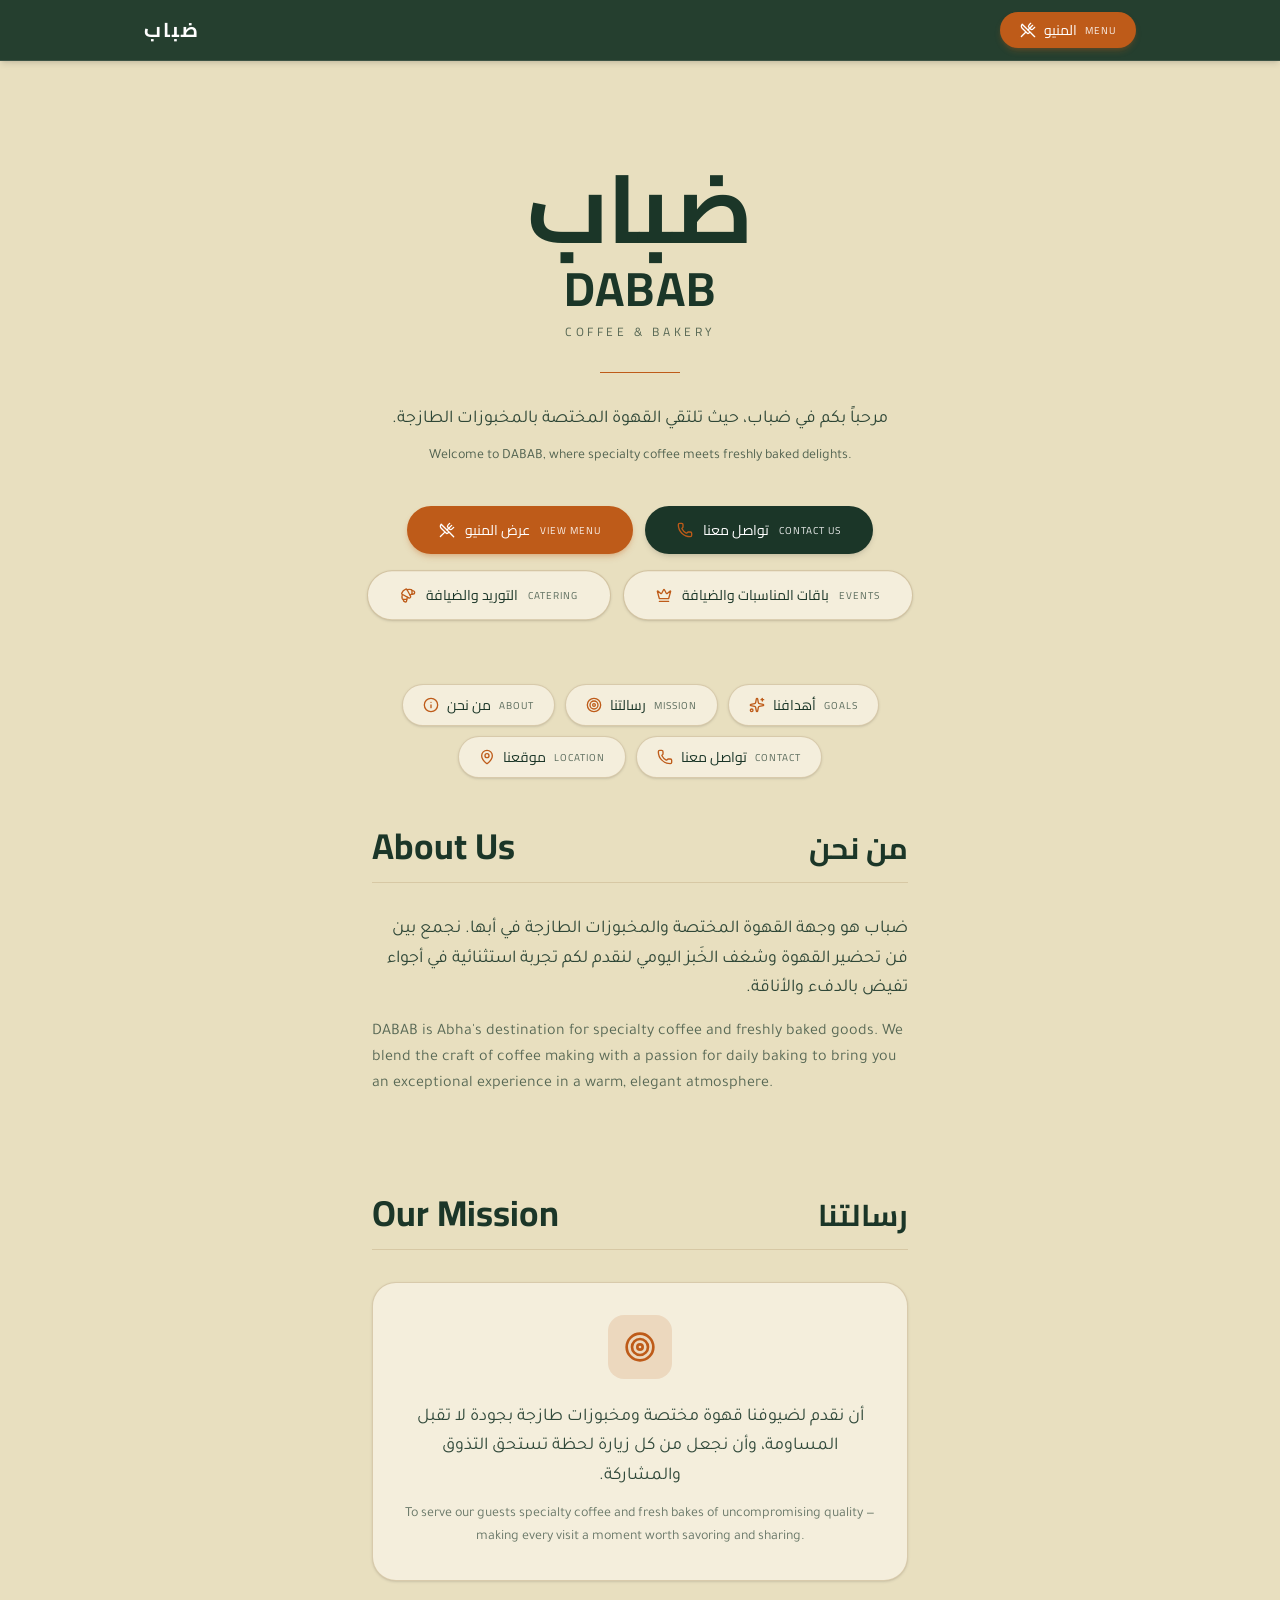
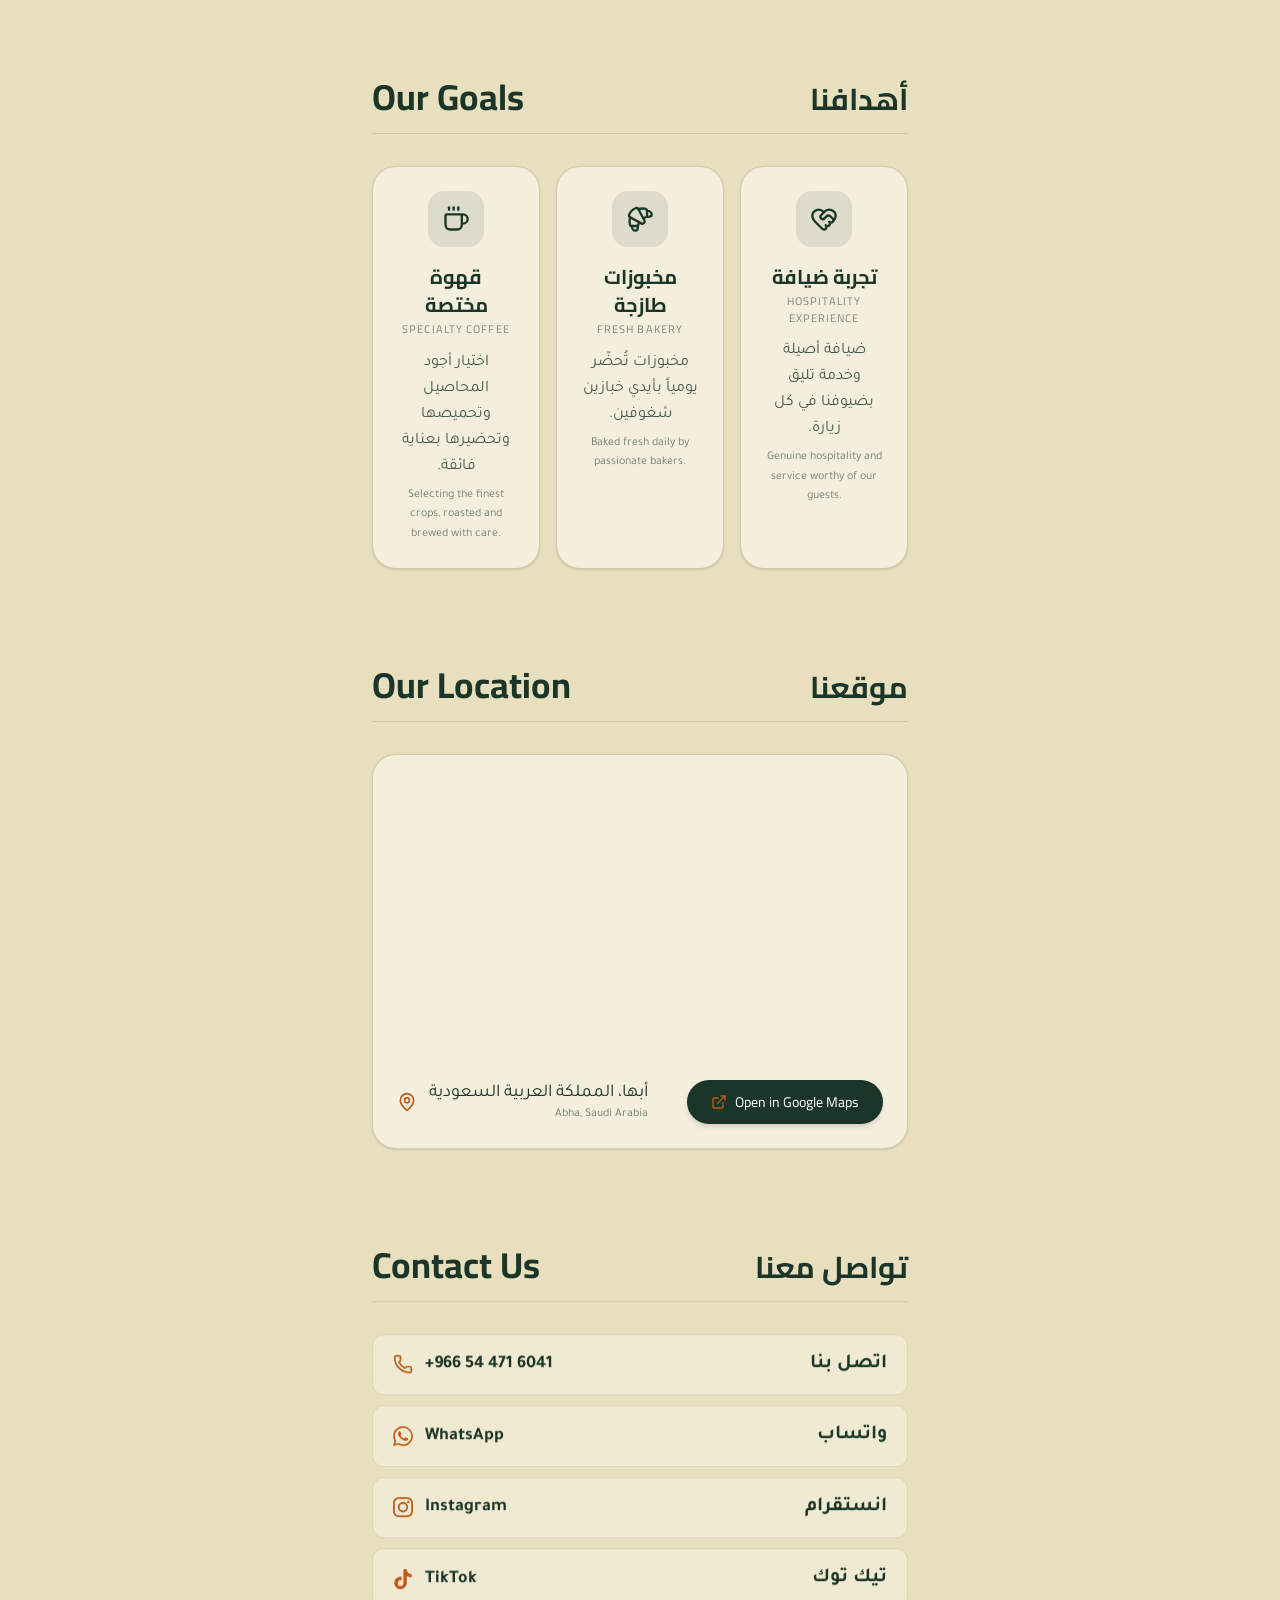
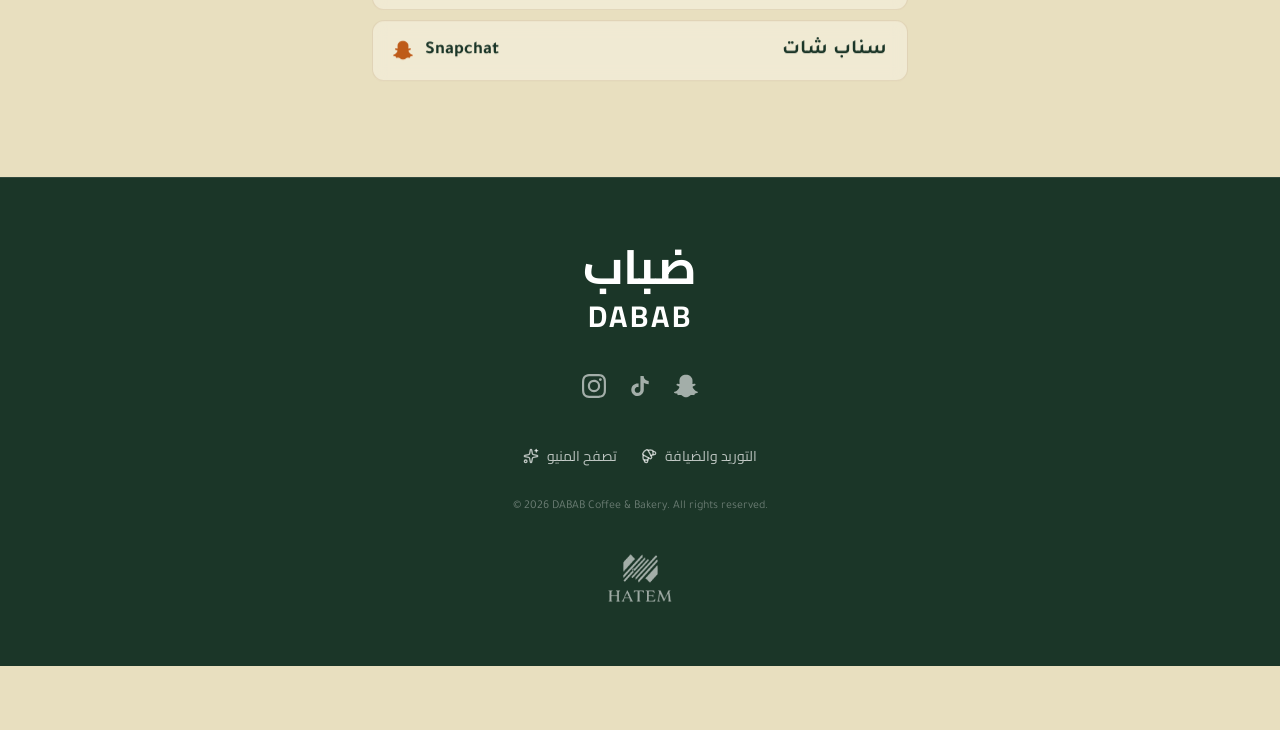
==== commit 1eab55a9: "إصلاح التوافق مع الآيبادات القديمة" ====
--- a/index.html
+++ b/index.html
@@ -85,8 +85,8 @@
   };
 })();
 </script>
-    <script type="module" crossorigin src="/assets/index-bcC9Z-aE.js"></script>
-    <link rel="stylesheet" crossorigin href="/assets/index-BpAi1Bnm.css">
+    <script type="module" crossorigin src="/assets/index-BncGE0hx.js"></script>
+    <link rel="stylesheet" crossorigin href="/assets/index-CZQ1on6V.css">
   </head>
   <body>
     <div id="root"></div>
--- a/assets/index-CZQ1on6V.css
+++ b/assets/index-CZQ1on6V.css
@@ -0,0 +1 @@
+@layer properties{@supports (((-webkit-hyphens:none)) and (not (margin-trim:inline))) or ((-moz-orient:inline) and (not (color:rgb(from red r g b)))){*,:before,:after,::backdrop{--tw-translate-x:0;--tw-translate-y:0;--tw-translate-z:0;--tw-rotate-x:initial;--tw-rotate-y:initial;--tw-rotate-z:initial;--tw-skew-x:initial;--tw-skew-y:initial;--tw-space-y-reverse:0;--tw-space-x-reverse:0;--tw-divide-y-reverse:0;--tw-border-style:solid;--tw-gradient-position:initial;--tw-gradient-from:#0000;--tw-gradient-via:#0000;--tw-gradient-to:#0000;--tw-gradient-stops:initial;--tw-gradient-via-stops:initial;--tw-gradient-from-position:0%;--tw-gradient-via-position:50%;--tw-gradient-to-position:100%;--tw-leading:initial;--tw-font-weight:initial;--tw-tracking:initial;--tw-ordinal:initial;--tw-slashed-zero:initial;--tw-numeric-figure:initial;--tw-numeric-spacing:initial;--tw-numeric-fraction:initial;--tw-shadow:0 0 #0000;--tw-shadow-color:initial;--tw-shadow-alpha:100%;--tw-inset-shadow:0 0 #0000;--tw-inset-shadow-color:initial;--tw-inset-shadow-alpha:100%;--tw-ring-color:initial;--tw-ring-shadow:0 0 #0000;--tw-inset-ring-color:initial;--tw-inset-ring-shadow:0 0 #0000;--tw-ring-inset:initial;--tw-ring-offset-width:0px;--tw-ring-offset-color:#fff;--tw-ring-offset-shadow:0 0 #0000;--tw-outline-style:solid;--tw-blur:initial;--tw-brightness:initial;--tw-contrast:initial;--tw-grayscale:initial;--tw-hue-rotate:initial;--tw-invert:initial;--tw-opacity:initial;--tw-saturate:initial;--tw-sepia:initial;--tw-drop-shadow:initial;--tw-drop-shadow-color:initial;--tw-drop-shadow-alpha:100%;--tw-drop-shadow-size:initial;--tw-backdrop-blur:initial;--tw-backdrop-brightness:initial;--tw-backdrop-contrast:initial;--tw-backdrop-grayscale:initial;--tw-backdrop-hue-rotate:initial;--tw-backdrop-invert:initial;--tw-backdrop-opacity:initial;--tw-backdrop-saturate:initial;--tw-backdrop-sepia:initial;--tw-duration:initial;--tw-ease:initial;--tw-scale-x:1;--tw-scale-y:1;--tw-scale-z:1;--tw-content:"";--tw-animation-delay:0s;--tw-animation-direction:normal;--tw-animation-duration:initial;--tw-animation-fill-mode:none;--tw-animation-iteration-count:1;--tw-enter-blur:0;--tw-enter-opacity:1;--tw-enter-rotate:0;--tw-enter-scale:1;--tw-enter-translate-x:0;--tw-enter-translate-y:0;--tw-exit-blur:0;--tw-exit-opacity:1;--tw-exit-rotate:0;--tw-exit-scale:1;--tw-exit-translate-x:0;--tw-exit-translate-y:0}}}@font-face{font-family:Cairo;font-style:normal;font-weight:400;font-display:swap;src:url(/assets/cairo-400-arabic-DN15VWMM.woff2)format("woff2");unicode-range:U+6??,U+750-77F,U+870-88E,U+890-891,U+897-8E1,U+8E3-8FF,U+200C-200E,U+2010-2011,U+204F,U+2E41,U+FB50-FDFF,U+FE70-FE74,U+FE76-FEFC,U+102E0-102FB,U+10E60-10E7E,U+10EC2-10EC4,U+10EFC-10EFF,U+1EE00-1EE03,U+1EE05-1EE1F,U+1EE21-1EE22,U+1EE24,U+1EE27,U+1EE29-1EE32,U+1EE34-1EE37,U+1EE39,U+1EE3B,U+1EE42,U+1EE47,U+1EE49,U+1EE4B,U+1EE4D-1EE4F,U+1EE51-1EE52,U+1EE54,U+1EE57,U+1EE59,U+1EE5B,U+1EE5D,U+1EE5F,U+1EE61-1EE62,U+1EE64,U+1EE67-1EE6A,U+1EE6C-1EE72,U+1EE74-1EE77,U+1EE79-1EE7C,U+1EE7E,U+1EE80-1EE89,U+1EE8B-1EE9B,U+1EEA1-1EEA3,U+1EEA5-1EEA9,U+1EEAB-1EEBB,U+1EEF0-1EEF1}@font-face{font-family:Cairo;font-style:normal;font-weight:400;font-display:swap;src:url(/assets/cairo-400-latin-ext-xCL67Y2R.woff2)format("woff2");unicode-range:U+100-2BA,U+2BD-2C5,U+2C7-2CC,U+2CE-2D7,U+2DD-2FF,U+304,U+308,U+329,U+1D00-1DBF,U+1E00-1E9F,U+1EF2-1EFF,U+2020,U+20A0-20AB,U+20AD-20C0,U+2113,U+2C60-2C7F,U+A720-A7FF}@font-face{font-family:Cairo;font-style:normal;font-weight:400;font-display:swap;src:url(/assets/cairo-400-latin-Dh7otpdh.woff2)format("woff2");unicode-range:U+??,U+131,U+152-153,U+2BB-2BC,U+2C6,U+2DA,U+2DC,U+304,U+308,U+329,U+2000-206F,U+20AC,U+2122,U+2191,U+2193,U+2212,U+2215,U+FEFF,U+FFFD}@font-face{font-family:Cairo;font-style:normal;font-weight:500;font-display:swap;src:url(/assets/cairo-500-arabic-DDl0i4Xv.woff2)format("woff2");unicode-range:U+6??,U+750-77F,U+870-88E,U+890-891,U+897-8E1,U+8E3-8FF,U+200C-200E,U+2010-2011,U+204F,U+2E41,U+FB50-FDFF,U+FE70-FE74,U+FE76-FEFC,U+102E0-102FB,U+10E60-10E7E,U+10EC2-10EC4,U+10EFC-10EFF,U+1EE00-1EE03,U+1EE05-1EE1F,U+1EE21-1EE22,U+1EE24,U+1EE27,U+1EE29-1EE32,U+1EE34-1EE37,U+1EE39,U+1EE3B,U+1EE42,U+1EE47,U+1EE49,U+1EE4B,U+1EE4D-1EE4F,U+1EE51-1EE52,U+1EE54,U+1EE57,U+1EE59,U+1EE5B,U+1EE5D,U+1EE5F,U+1EE61-1EE62,U+1EE64,U+1EE67-1EE6A,U+1EE6C-1EE72,U+1EE74-1EE77,U+1EE79-1EE7C,U+1EE7E,U+1EE80-1EE89,U+1EE8B-1EE9B,U+1EEA1-1EEA3,U+1EEA5-1EEA9,U+1EEAB-1EEBB,U+1EEF0-1EEF1}@font-face{font-family:Cairo;font-style:normal;font-weight:500;font-display:swap;src:url(/assets/cairo-500-latin-ext-DxXN6Mb5.woff2)format("woff2");unicode-range:U+100-2BA,U+2BD-2C5,U+2C7-2CC,U+2CE-2D7,U+2DD-2FF,U+304,U+308,U+329,U+1D00-1DBF,U+1E00-1E9F,U+1EF2-1EFF,U+2020,U+20A0-20AB,U+20AD-20C0,U+2113,U+2C60-2C7F,U+A720-A7FF}@font-face{font-family:Cairo;font-style:normal;font-weight:500;font-display:swap;src:url(/assets/cairo-500-latin-D-WQsSKQ.woff2)format("woff2");unicode-range:U+??,U+131,U+152-153,U+2BB-2BC,U+2C6,U+2DA,U+2DC,U+304,U+308,U+329,U+2000-206F,U+20AC,U+2122,U+2191,U+2193,U+2212,U+2215,U+FEFF,U+FFFD}@font-face{font-family:Cairo;font-style:normal;font-weight:600;font-display:swap;src:url(/assets/cairo-600-arabic-rkrvveqO.woff2)format("woff2");unicode-range:U+6??,U+750-77F,U+870-88E,U+890-891,U+897-8E1,U+8E3-8FF,U+200C-200E,U+2010-2011,U+204F,U+2E41,U+FB50-FDFF,U+FE70-FE74,U+FE76-FEFC,U+102E0-102FB,U+10E60-10E7E,U+10EC2-10EC4,U+10EFC-10EFF,U+1EE00-1EE03,U+1EE05-1EE1F,U+1EE21-1EE22,U+1EE24,U+1EE27,U+1EE29-1EE32,U+1EE34-1EE37,U+1EE39,U+1EE3B,U+1EE42,U+1EE47,U+1EE49,U+1EE4B,U+1EE4D-1EE4F,U+1EE51-1EE52,U+1EE54,U+1EE57,U+1EE59,U+1EE5B,U+1EE5D,U+1EE5F,U+1EE61-1EE62,U+1EE64,U+1EE67-1EE6A,U+1EE6C-1EE72,U+1EE74-1EE77,U+1EE79-1EE7C,U+1EE7E,U+1EE80-1EE89,U+1EE8B-1EE9B,U+1EEA1-1EEA3,U+1EEA5-1EEA9,U+1EEAB-1EEBB,U+1EEF0-1EEF1}@font-face{font-family:Cairo;font-style:normal;font-weight:600;font-display:swap;src:url(/assets/cairo-600-latin-ext-DuRnqffh.woff2)format("woff2");unicode-range:U+100-2BA,U+2BD-2C5,U+2C7-2CC,U+2CE-2D7,U+2DD-2FF,U+304,U+308,U+329,U+1D00-1DBF,U+1E00-1E9F,U+1EF2-1EFF,U+2020,U+20A0-20AB,U+20AD-20C0,U+2113,U+2C60-2C7F,U+A720-A7FF}@font-face{font-family:Cairo;font-style:normal;font-weight:600;font-display:swap;src:url(/assets/cairo-600-latin-mGS0uvCM.woff2)format("woff2");unicode-range:U+??,U+131,U+152-153,U+2BB-2BC,U+2C6,U+2DA,U+2DC,U+304,U+308,U+329,U+2000-206F,U+20AC,U+2122,U+2191,U+2193,U+2212,U+2215,U+FEFF,U+FFFD}@font-face{font-family:Cairo;font-style:normal;font-weight:700;font-display:swap;src:url(/assets/cairo-700-arabic-D3nDedWX.woff2)format("woff2");unicode-range:U+6??,U+750-77F,U+870-88E,U+890-891,U+897-8E1,U+8E3-8FF,U+200C-200E,U+2010-2011,U+204F,U+2E41,U+FB50-FDFF,U+FE70-FE74,U+FE76-FEFC,U+102E0-102FB,U+10E60-10E7E,U+10EC2-10EC4,U+10EFC-10EFF,U+1EE00-1EE03,U+1EE05-1EE1F,U+1EE21-1EE22,U+1EE24,U+1EE27,U+1EE29-1EE32,U+1EE34-1EE37,U+1EE39,U+1EE3B,U+1EE42,U+1EE47,U+1EE49,U+1EE4B,U+1EE4D-1EE4F,U+1EE51-1EE52,U+1EE54,U+1EE57,U+1EE59,U+1EE5B,U+1EE5D,U+1EE5F,U+1EE61-1EE62,U+1EE64,U+1EE67-1EE6A,U+1EE6C-1EE72,U+1EE74-1EE77,U+1EE79-1EE7C,U+1EE7E,U+1EE80-1EE89,U+1EE8B-1EE9B,U+1EEA1-1EEA3,U+1EEA5-1EEA9,U+1EEAB-1EEBB,U+1EEF0-1EEF1}@font-face{font-family:Cairo;font-style:normal;font-weight:700;font-display:swap;src:url(/assets/cairo-700-latin-ext-Cscux539.woff2)format("woff2");unicode-range:U+100-2BA,U+2BD-2C5,U+2C7-2CC,U+2CE-2D7,U+2DD-2FF,U+304,U+308,U+329,U+1D00-1DBF,U+1E00-1E9F,U+1EF2-1EFF,U+2020,U+20A0-20AB,U+20AD-20C0,U+2113,U+2C60-2C7F,U+A720-A7FF}@font-face{font-family:Cairo;font-style:normal;font-weight:700;font-display:swap;src:url(/assets/cairo-700-latin-C3GYtKbV.woff2)format("woff2");unicode-range:U+??,U+131,U+152-153,U+2BB-2BC,U+2C6,U+2DA,U+2DC,U+304,U+308,U+329,U+2000-206F,U+20AC,U+2122,U+2191,U+2193,U+2212,U+2215,U+FEFF,U+FFFD}@font-face{font-family:Tajawal;font-style:normal;font-weight:300;font-display:swap;src:url(/assets/tajawal-300-arabic-By07C9pa.woff2)format("woff2");unicode-range:U+6??,U+750-77F,U+870-88E,U+890-891,U+897-8E1,U+8E3-8FF,U+200C-200E,U+2010-2011,U+204F,U+2E41,U+FB50-FDFF,U+FE70-FE74,U+FE76-FEFC,U+102E0-102FB,U+10E60-10E7E,U+10EC2-10EC4,U+10EFC-10EFF,U+1EE00-1EE03,U+1EE05-1EE1F,U+1EE21-1EE22,U+1EE24,U+1EE27,U+1EE29-1EE32,U+1EE34-1EE37,U+1EE39,U+1EE3B,U+1EE42,U+1EE47,U+1EE49,U+1EE4B,U+1EE4D-1EE4F,U+1EE51-1EE52,U+1EE54,U+1EE57,U+1EE59,U+1EE5B,U+1EE5D,U+1EE5F,U+1EE61-1EE62,U+1EE64,U+1EE67-1EE6A,U+1EE6C-1EE72,U+1EE74-1EE77,U+1EE79-1EE7C,U+1EE7E,U+1EE80-1EE89,U+1EE8B-1EE9B,U+1EEA1-1EEA3,U+1EEA5-1EEA9,U+1EEAB-1EEBB,U+1EEF0-1EEF1}@font-face{font-family:Tajawal;font-style:normal;font-weight:300;font-display:swap;src:url(/assets/tajawal-300-latin-CeEKeOxZ.woff2)format("woff2");unicode-range:U+??,U+131,U+152-153,U+2BB-2BC,U+2C6,U+2DA,U+2DC,U+304,U+308,U+329,U+2000-206F,U+20AC,U+2122,U+2191,U+2193,U+2212,U+2215,U+FEFF,U+FFFD}@font-face{font-family:Tajawal;font-style:normal;font-weight:400;font-display:swap;src:url(/assets/tajawal-400-arabic-CyCXRvzh.woff2)format("woff2");unicode-range:U+6??,U+750-77F,U+870-88E,U+890-891,U+897-8E1,U+8E3-8FF,U+200C-200E,U+2010-2011,U+204F,U+2E41,U+FB50-FDFF,U+FE70-FE74,U+FE76-FEFC,U+102E0-102FB,U+10E60-10E7E,U+10EC2-10EC4,U+10EFC-10EFF,U+1EE00-1EE03,U+1EE05-1EE1F,U+1EE21-1EE22,U+1EE24,U+1EE27,U+1EE29-1EE32,U+1EE34-1EE37,U+1EE39,U+1EE3B,U+1EE42,U+1EE47,U+1EE49,U+1EE4B,U+1EE4D-1EE4F,U+1EE51-1EE52,U+1EE54,U+1EE57,U+1EE59,U+1EE5B,U+1EE5D,U+1EE5F,U+1EE61-1EE62,U+1EE64,U+1EE67-1EE6A,U+1EE6C-1EE72,U+1EE74-1EE77,U+1EE79-1EE7C,U+1EE7E,U+1EE80-1EE89,U+1EE8B-1EE9B,U+1EEA1-1EEA3,U+1EEA5-1EEA9,U+1EEAB-1EEBB,U+1EEF0-1EEF1}@font-face{font-family:Tajawal;font-style:normal;font-weight:400;font-display:swap;src:url(/assets/tajawal-400-latin-BVNSOH3d.woff2)format("woff2");unicode-range:U+??,U+131,U+152-153,U+2BB-2BC,U+2C6,U+2DA,U+2DC,U+304,U+308,U+329,U+2000-206F,U+20AC,U+2122,U+2191,U+2193,U+2212,U+2215,U+FEFF,U+FFFD}@font-face{font-family:Tajawal;font-style:normal;font-weight:500;font-display:swap;src:url(/assets/tajawal-500-arabic-BZ8ojJNu.woff2)format("woff2");unicode-range:U+6??,U+750-77F,U+870-88E,U+890-891,U+897-8E1,U+8E3-8FF,U+200C-200E,U+2010-2011,U+204F,U+2E41,U+FB50-FDFF,U+FE70-FE74,U+FE76-FEFC,U+102E0-102FB,U+10E60-10E7E,U+10EC2-10EC4,U+10EFC-10EFF,U+1EE00-1EE03,U+1EE05-1EE1F,U+1EE21-1EE22,U+1EE24,U+1EE27,U+1EE29-1EE32,U+1EE34-1EE37,U+1EE39,U+1EE3B,U+1EE42,U+1EE47,U+1EE49,U+1EE4B,U+1EE4D-1EE4F,U+1EE51-1EE52,U+1EE54,U+1EE57,U+1EE59,U+1EE5B,U+1EE5D,U+1EE5F,U+1EE61-1EE62,U+1EE64,U+1EE67-1EE6A,U+1EE6C-1EE72,U+1EE74-1EE77,U+1EE79-1EE7C,U+1EE7E,U+1EE80-1EE89,U+1EE8B-1EE9B,U+1EEA1-1EEA3,U+1EEA5-1EEA9,U+1EEAB-1EEBB,U+1EEF0-1EEF1}@font-face{font-family:Tajawal;font-style:normal;font-weight:500;font-display:swap;src:url(/assets/tajawal-500-latin-CoYeBiSI.woff2)format("woff2");unicode-range:U+??,U+131,U+152-153,U+2BB-2BC,U+2C6,U+2DA,U+2DC,U+304,U+308,U+329,U+2000-206F,U+20AC,U+2122,U+2191,U+2193,U+2212,U+2215,U+FEFF,U+FFFD}@font-face{font-family:Tajawal;font-style:normal;font-weight:700;font-display:swap;src:url(/assets/tajawal-700-arabic-D2-eand5.woff2)format("woff2");unicode-range:U+6??,U+750-77F,U+870-88E,U+890-891,U+897-8E1,U+8E3-8FF,U+200C-200E,U+2010-2011,U+204F,U+2E41,U+FB50-FDFF,U+FE70-FE74,U+FE76-FEFC,U+102E0-102FB,U+10E60-10E7E,U+10EC2-10EC4,U+10EFC-10EFF,U+1EE00-1EE03,U+1EE05-1EE1F,U+1EE21-1EE22,U+1EE24,U+1EE27,U+1EE29-1EE32,U+1EE34-1EE37,U+1EE39,U+1EE3B,U+1EE42,U+1EE47,U+1EE49,U+1EE4B,U+1EE4D-1EE4F,U+1EE51-1EE52,U+1EE54,U+1EE57,U+1EE59,U+1EE5B,U+1EE5D,U+1EE5F,U+1EE61-1EE62,U+1EE64,U+1EE67-1EE6A,U+1EE6C-1EE72,U+1EE74-1EE77,U+1EE79-1EE7C,U+1EE7E,U+1EE80-1EE89,U+1EE8B-1EE9B,U+1EEA1-1EEA3,U+1EEA5-1EEA9,U+1EEAB-1EEBB,U+1EEF0-1EEF1}@font-face{font-family:Tajawal;font-style:normal;font-weight:700;font-display:swap;src:url(/assets/tajawal-700-latin-BypgxfGb.woff2)format("woff2");unicode-range:U+??,U+131,U+152-153,U+2BB-2BC,U+2C6,U+2DA,U+2DC,U+304,U+308,U+329,U+2000-206F,U+20AC,U+2122,U+2191,U+2193,U+2212,U+2215,U+FEFF,U+FFFD}@layer theme{:root,:host{--color-red-50:oklch(97.1% .013 17.38);--color-red-300:oklch(80.8% .114 19.571);--color-red-400:oklch(70.4% .191 22.216);--color-red-500:oklch(63.7% .237 25.331);--color-red-600:oklch(57.7% .245 27.325);--color-gray-50:oklch(98.5% .002 247.839);--color-gray-600:oklch(44.6% .03 256.802);--color-gray-900:oklch(21% .034 264.665);--color-black:#000;--color-white:#fff;--spacing:.25rem;--container-sm:24rem;--container-md:28rem;--container-lg:32rem;--container-xl:36rem;--container-2xl:42rem;--container-3xl:48rem;--container-4xl:56rem;--container-5xl:64rem;--container-6xl:72rem;--font-weight-normal:400;--font-weight-medium:500;--font-weight-semibold:600;--font-weight-bold:700;--tracking-tight:-.025em;--tracking-wide:.025em;--tracking-wider:.05em;--tracking-widest:.1em;--leading-tight:1.25;--leading-snug:1.375;--leading-normal:1.5;--leading-relaxed:1.625;--radius-2xl:1rem;--radius-3xl:1.5rem;--ease-in-out:cubic-bezier(.4, 0, .2, 1);--animate-spin:spin 1s linear infinite;--animate-pulse:pulse 2s cubic-bezier(.4, 0, .6, 1) infinite;--blur-sm:8px;--blur-md:12px;--aspect-video:16 / 9;--default-transition-duration:.15s;--default-transition-timing-function:cubic-bezier(.4, 0, .2, 1);--default-font-family:var(--app-font-sans);--default-mono-font-family:var(--app-font-mono);--color-border:hsl(var(--border))}}@layer base{*,:after,:before,::backdrop{box-sizing:border-box;border:0 solid;margin:0;padding:0}::file-selector-button{box-sizing:border-box;border:0 solid;margin:0;padding:0}html,:host{-webkit-text-size-adjust:100%;tab-size:4;line-height:1.5;font-family:var(--default-font-family,ui-sans-serif, system-ui, sans-serif, "Apple Color Emoji", "Segoe UI Emoji", "Segoe UI Symbol", "Noto Color Emoji");font-feature-settings:var(--default-font-feature-settings,normal);font-variation-settings:var(--default-font-variation-settings,normal);-webkit-tap-highlight-color:transparent}hr{height:0;color:inherit;border-top-width:1px}abbr:where([title]){-webkit-text-decoration:underline dotted;text-decoration:underline dotted}h1,h2,h3,h4,h5,h6{font-size:inherit;font-weight:inherit}a{color:inherit;-webkit-text-decoration:inherit;text-decoration:inherit}b,strong{font-weight:bolder}code,kbd,samp,pre{font-family:var(--default-mono-font-family,ui-monospace, SFMono-Regular, Menlo, Monaco, Consolas, "Liberation Mono", "Courier New", monospace);font-feature-settings:var(--default-mono-font-feature-settings,normal);font-variation-settings:var(--default-mono-font-variation-settings,normal);font-size:1em}small{font-size:80%}sub,sup{vertical-align:baseline;font-size:75%;line-height:0;position:relative}sub{bottom:-.25em}sup{top:-.5em}table{text-indent:0;border-color:inherit;border-collapse:collapse}:-moz-focusring{outline:auto}progress{vertical-align:baseline}summary{display:list-item}ol,ul,menu{list-style:none}img,svg,video,canvas,audio,iframe,embed,object{vertical-align:middle;display:block}img,video{max-width:100%;height:auto}button,input,select,optgroup,textarea{font:inherit;font-feature-settings:inherit;font-variation-settings:inherit;letter-spacing:inherit;color:inherit;opacity:1;background-color:#0000;border-radius:0}::file-selector-button{font:inherit;font-feature-settings:inherit;font-variation-settings:inherit;letter-spacing:inherit;color:inherit;opacity:1;background-color:#0000;border-radius:0}:where(select:is([multiple],[size])) optgroup{font-weight:bolder}:where(select:is([multiple],[size])) optgroup option{padding-inline-start:20px}::file-selector-button{margin-inline-end:4px}::placeholder{opacity:1}@supports (not ((-webkit-appearance:-apple-pay-button))) or (contain-intrinsic-size:1px){::placeholder{color:currentColor}@supports (color:color-mix(in lab,red,red)){::placeholder{color:color-mix(in oklab,currentcolor 50%,transparent)}}}textarea{resize:vertical}::-webkit-search-decoration{-webkit-appearance:none}::-webkit-date-and-time-value{min-height:1lh;text-align:inherit}::-webkit-datetime-edit{display:inline-flex}::-webkit-datetime-edit-fields-wrapper{padding:0}::-webkit-datetime-edit{padding-block:0}::-webkit-datetime-edit-year-field{padding-block:0}::-webkit-datetime-edit-month-field{padding-block:0}::-webkit-datetime-edit-day-field{padding-block:0}::-webkit-datetime-edit-hour-field{padding-block:0}::-webkit-datetime-edit-minute-field{padding-block:0}::-webkit-datetime-edit-second-field{padding-block:0}::-webkit-datetime-edit-millisecond-field{padding-block:0}::-webkit-datetime-edit-meridiem-field{padding-block:0}::-webkit-calendar-picker-indicator{line-height:1}:-moz-ui-invalid{box-shadow:none}button,input:where([type=button],[type=reset],[type=submit]){-webkit-appearance:button;appearance:button}::file-selector-button{-webkit-appearance:button;appearance:button}::-webkit-inner-spin-button{height:auto}::-webkit-outer-spin-button{height:auto}[hidden]:where(:not([hidden=until-found])){display:none!important}*{border-color:hsl(var(--border))}body{background-color:hsl(var(--background));font-family:var(--app-font-sans);color:hsl(var(--foreground));-webkit-font-smoothing:antialiased;-moz-osx-font-smoothing:grayscale}}@layer components;@layer utilities{.\@container\/field-group{container:field-group/inline-size}.pointer-events-auto{pointer-events:auto}.pointer-events-none{pointer-events:none}.invisible{visibility:hidden}.visible{visibility:visible}.sr-only{-webkit-clip-path:inset(50%);clip-path:inset(50%);white-space:nowrap;border-width:0;width:1px;height:1px;margin:-1px;padding:0;position:absolute;overflow:hidden}.absolute{position:absolute}.fixed{position:fixed}.relative{position:relative}.static{position:static}.sticky{position:sticky}.inset-0{inset:calc(var(--spacing) * 0)}.inset-x-0{inset-inline:calc(var(--spacing) * 0)}.inset-y-0{inset-block:calc(var(--spacing) * 0)}.-top-2{top:calc(var(--spacing) * -2)}.-top-3{top:calc(var(--spacing) * -3)}.-top-12{top:calc(var(--spacing) * -12)}.-top-16{top:calc(var(--spacing) * -16)}.top-0{top:calc(var(--spacing) * 0)}.top-1\.5{top:calc(var(--spacing) * 1.5)}.top-1\/2{top:50%}.top-1\/3{top:33.3333%}.top-2{top:calc(var(--spacing) * 2)}.top-3{top:calc(var(--spacing) * 3)}.top-3\.5{top:calc(var(--spacing) * 3.5)}.top-4{top:calc(var(--spacing) * 4)}.top-\[1px\]{top:1px}.top-\[50\%\]{top:50%}.top-\[60\%\]{top:60%}.top-full{top:100%}.-right-2{right:calc(var(--spacing) * -2)}.-right-12{right:calc(var(--spacing) * -12)}.-right-20{right:calc(var(--spacing) * -20)}.right-0{right:calc(var(--spacing) * 0)}.right-1{right:calc(var(--spacing) * 1)}.right-2{right:calc(var(--spacing) * 2)}.right-3{right:calc(var(--spacing) * 3)}.right-4{right:calc(var(--spacing) * 4)}.right-6{right:calc(var(--spacing) * 6)}.-bottom-12{bottom:calc(var(--spacing) * -12)}.-bottom-24{bottom:calc(var(--spacing) * -24)}.bottom-0{bottom:calc(var(--spacing) * 0)}.-left-12{left:calc(var(--spacing) * -12)}.-left-16{left:calc(var(--spacing) * -16)}.left-0{left:calc(var(--spacing) * 0)}.left-1\/2{left:50%}.left-1\/3{left:33.3333%}.left-2{left:calc(var(--spacing) * 2)}.left-3{left:calc(var(--spacing) * 3)}.left-4{left:calc(var(--spacing) * 4)}.left-\[50\%\]{left:50%}.-z-0{z-index:-0}.-z-10{z-index:-10}.z-10{z-index:10}.z-20{z-index:20}.z-40{z-index:40}.z-50{z-index:50}.z-\[1\]{z-index:1}.z-\[100\]{z-index:100}.order-first{order:-9999}.order-last{order:9999}.\!m-0{margin:calc(var(--spacing) * 0)!important}.-mx-1{margin-inline:calc(var(--spacing) * -1)}.mx-2{margin-inline:calc(var(--spacing) * 2)}.mx-3\.5{margin-inline:calc(var(--spacing) * 3.5)}.mx-4{margin-inline:calc(var(--spacing) * 4)}.mx-auto{margin-inline:auto}.-my-2{margin-block:calc(var(--spacing) * -2)}.my-0{margin-block:calc(var(--spacing) * 0)}.my-0\.5{margin-block:calc(var(--spacing) * .5)}.my-1{margin-block:calc(var(--spacing) * 1)}.my-8{margin-block:calc(var(--spacing) * 8)}.-mt-0{margin-top:calc(var(--spacing) * 0)}.-mt-4{margin-top:calc(var(--spacing) * -4)}.mt-1{margin-top:calc(var(--spacing) * 1)}.mt-1\.5{margin-top:calc(var(--spacing) * 1.5)}.mt-2{margin-top:calc(var(--spacing) * 2)}.mt-4{margin-top:calc(var(--spacing) * 4)}.mt-8{margin-top:calc(var(--spacing) * 8)}.mt-10{margin-top:calc(var(--spacing) * 10)}.mt-16{margin-top:calc(var(--spacing) * 16)}.mt-20{margin-top:calc(var(--spacing) * 20)}.mt-24{margin-top:calc(var(--spacing) * 24)}.mt-auto{margin-top:auto}.mr-1{margin-right:calc(var(--spacing) * 1)}.mr-2{margin-right:calc(var(--spacing) * 2)}.mb-0\.5{margin-bottom:calc(var(--spacing) * .5)}.mb-1{margin-bottom:calc(var(--spacing) * 1)}.mb-2{margin-bottom:calc(var(--spacing) * 2)}.mb-3{margin-bottom:calc(var(--spacing) * 3)}.mb-4{margin-bottom:calc(var(--spacing) * 4)}.mb-5{margin-bottom:calc(var(--spacing) * 5)}.mb-6{margin-bottom:calc(var(--spacing) * 6)}.mb-8{margin-bottom:calc(var(--spacing) * 8)}.mb-10{margin-bottom:calc(var(--spacing) * 10)}.mb-12{margin-bottom:calc(var(--spacing) * 12)}.-ml-4{margin-left:calc(var(--spacing) * -4)}.ml-1{margin-left:calc(var(--spacing) * 1)}.ml-2{margin-left:calc(var(--spacing) * 2)}.ml-4{margin-left:calc(var(--spacing) * 4)}.ml-auto{margin-left:auto}.line-clamp-2{-webkit-line-clamp:2;-webkit-box-orient:vertical;display:-webkit-box;overflow:hidden}.line-clamp-3{-webkit-line-clamp:3;-webkit-box-orient:vertical;display:-webkit-box;overflow:hidden}.block{display:block}.flex{display:flex}.grid{display:grid}.hidden{display:none}.inline-flex{display:inline-flex}.table{display:table}.aspect-\[4\/3\]{aspect-ratio:4/3}.aspect-square{aspect-ratio:1}.aspect-video{aspect-ratio:var(--aspect-video)}.size-4{width:calc(var(--spacing) * 4);height:calc(var(--spacing) * 4)}.size-6{width:calc(var(--spacing) * 6);height:calc(var(--spacing) * 6)}.size-7{width:calc(var(--spacing) * 7);height:calc(var(--spacing) * 7)}.size-8{width:calc(var(--spacing) * 8);height:calc(var(--spacing) * 8)}.size-10{width:calc(var(--spacing) * 10);height:calc(var(--spacing) * 10)}.size-\[--cell-size\]{width:--cell-size;height:--cell-size}.h-1\.5{height:calc(var(--spacing) * 1.5)}.h-2{height:calc(var(--spacing) * 2)}.h-2\.5{height:calc(var(--spacing) * 2.5)}.h-3{height:calc(var(--spacing) * 3)}.h-3\.5{height:calc(var(--spacing) * 3.5)}.h-4{height:calc(var(--spacing) * 4)}.h-5{height:calc(var(--spacing) * 5)}.h-6{height:calc(var(--spacing) * 6)}.h-7{height:calc(var(--spacing) * 7)}.h-8{height:calc(var(--spacing) * 8)}.h-9{height:calc(var(--spacing) * 9)}.h-10{height:calc(var(--spacing) * 10)}.h-12{height:calc(var(--spacing) * 12)}.h-14{height:calc(var(--spacing) * 14)}.h-16{height:calc(var(--spacing) * 16)}.h-24{height:calc(var(--spacing) * 24)}.h-28{height:calc(var(--spacing) * 28)}.h-36{height:calc(var(--spacing) * 36)}.h-40{height:calc(var(--spacing) * 40)}.h-72{height:calc(var(--spacing) * 72)}.h-80{height:calc(var(--spacing) * 80)}.h-96{height:calc(var(--spacing) * 96)}.h-\[--cell-size\]{height:--cell-size}.h-\[1px\]{height:1px}.h-\[var\(--radix-navigation-menu-viewport-height\)\]{height:var(--radix-navigation-menu-viewport-height)}.h-\[var\(--radix-select-trigger-height\)\]{height:var(--radix-select-trigger-height)}.h-auto{height:auto}.h-full{height:100%}.h-px{height:1px}.h-svh{height:100svh}.max-h-\[--radix-context-menu-content-available-height\]{max-height:--radix-context-menu-content-available-height}.max-h-\[--radix-select-content-available-height\]{max-height:--radix-select-content-available-height}.max-h-\[90dvh\]{max-height:90dvh}.max-h-\[90vh\]{max-height:90vh}.max-h-\[300px\]{max-height:300px}.max-h-\[var\(--radix-dropdown-menu-content-available-height\)\]{max-height:var(--radix-dropdown-menu-content-available-height)}.max-h-full{max-height:100%}.max-h-screen{max-height:100vh}.min-h-0{min-height:calc(var(--spacing) * 0)}.min-h-8{min-height:calc(var(--spacing) * 8)}.min-h-9{min-height:calc(var(--spacing) * 9)}.min-h-10{min-height:calc(var(--spacing) * 10)}.min-h-\[60px\]{min-height:60px}.min-h-\[100dvh\]{min-height:100dvh}.min-h-screen{min-height:100vh}.min-h-svh{min-height:100svh}.w-0{width:calc(var(--spacing) * 0)}.w-1{width:calc(var(--spacing) * 1)}.w-2{width:calc(var(--spacing) * 2)}.w-2\.5{width:calc(var(--spacing) * 2.5)}.w-3{width:calc(var(--spacing) * 3)}.w-3\.5{width:calc(var(--spacing) * 3.5)}.w-3\/4{width:75%}.w-4{width:calc(var(--spacing) * 4)}.w-5{width:calc(var(--spacing) * 5)}.w-6{width:calc(var(--spacing) * 6)}.w-7{width:calc(var(--spacing) * 7)}.w-8{width:calc(var(--spacing) * 8)}.w-9{width:calc(var(--spacing) * 9)}.w-10{width:calc(var(--spacing) * 10)}.w-12{width:calc(var(--spacing) * 12)}.w-14{width:calc(var(--spacing) * 14)}.w-16{width:calc(var(--spacing) * 16)}.w-24{width:calc(var(--spacing) * 24)}.w-28{width:calc(var(--spacing) * 28)}.w-40{width:calc(var(--spacing) * 40)}.w-64{width:calc(var(--spacing) * 64)}.w-72{width:calc(var(--spacing) * 72)}.w-80{width:calc(var(--spacing) * 80)}.w-96{width:calc(var(--spacing) * 96)}.w-\[--cell-size\]{width:--cell-size}.w-\[1px\]{width:1px}.w-\[100px\]{width:100px}.w-\[var\(--sidebar-width\)\]{width:var(--sidebar-width)}.w-auto{width:auto}.w-fit{width:fit-content}.w-full{width:100%}.w-max{width:max-content}.w-px{width:1px}.max-w-2xl{max-width:var(--container-2xl)}.max-w-3xl{max-width:var(--container-3xl)}.max-w-4xl{max-width:var(--container-4xl)}.max-w-5xl{max-width:var(--container-5xl)}.max-w-6xl{max-width:var(--container-6xl)}.max-w-\[55\%\]{max-width:55%}.max-w-\[180px\]{max-width:180px}.max-w-\[var\(--skeleton-width\)\]{max-width:var(--skeleton-width)}.max-w-full{max-width:100%}.max-w-lg{max-width:var(--container-lg)}.max-w-max{max-width:max-content}.max-w-md{max-width:var(--container-md)}.max-w-sm{max-width:var(--container-sm)}.max-w-xl{max-width:var(--container-xl)}.min-w-0{min-width:calc(var(--spacing) * 0)}.min-w-5{min-width:calc(var(--spacing) * 5)}.min-w-8{min-width:calc(var(--spacing) * 8)}.min-w-9{min-width:calc(var(--spacing) * 9)}.min-w-10{min-width:calc(var(--spacing) * 10)}.min-w-\[--cell-size\]{min-width:--cell-size}.min-w-\[8rem\]{min-width:8rem}.min-w-\[12rem\]{min-width:12rem}.min-w-\[var\(--radix-select-trigger-width\)\]{min-width:var(--radix-select-trigger-width)}.flex-1{flex:1}.shrink-0{flex-shrink:0}.grow{flex-grow:1}.grow-0{flex-grow:0}.basis-full{flex-basis:100%}.caption-bottom{caption-side:bottom}.border-collapse{border-collapse:collapse}.origin-\[--radix-context-menu-content-transform-origin\]{transform-origin:--radix-context-menu-content-transform-origin}.origin-\[--radix-dropdown-menu-content-transform-origin\]{transform-origin:--radix-dropdown-menu-content-transform-origin}.origin-\[--radix-hover-card-content-transform-origin\]{transform-origin:--radix-hover-card-content-transform-origin}.origin-\[--radix-menubar-content-transform-origin\]{transform-origin:--radix-menubar-content-transform-origin}.origin-\[--radix-popover-content-transform-origin\]{transform-origin:--radix-popover-content-transform-origin}.origin-\[--radix-select-content-transform-origin\]{transform-origin:--radix-select-content-transform-origin}.origin-\[--radix-tooltip-content-transform-origin\]{transform-origin:--radix-tooltip-content-transform-origin}.-translate-x-1\/2{--tw-translate-x: -50% ;translate:var(--tw-translate-x) var(--tw-translate-y)}.-translate-x-px{--tw-translate-x:-1px;translate:var(--tw-translate-x) var(--tw-translate-y)}.translate-x-\[-50\%\]{--tw-translate-x:-50%;translate:var(--tw-translate-x) var(--tw-translate-y)}.translate-x-px{--tw-translate-x:1px;translate:var(--tw-translate-x) var(--tw-translate-y)}.-translate-y-1\/2{--tw-translate-y: -50% ;translate:var(--tw-translate-x) var(--tw-translate-y)}.translate-y-\[-50\%\]{--tw-translate-y:-50%;translate:var(--tw-translate-x) var(--tw-translate-y)}.rotate-45{rotate:45deg}.rotate-90{rotate:90deg}.transform{transform:var(--tw-rotate-x,) var(--tw-rotate-y,) var(--tw-rotate-z,) var(--tw-skew-x,) var(--tw-skew-y,)}.animate-caret-blink{animation:1.25s ease-out infinite caret-blink}.animate-in{animation:enter var(--tw-animation-duration,var(--tw-duration,.15s))var(--tw-ease,ease)var(--tw-animation-delay,0s)var(--tw-animation-iteration-count,1)var(--tw-animation-direction,normal)var(--tw-animation-fill-mode,none)}.animate-pulse{animation:var(--animate-pulse)}.animate-spin{animation:var(--animate-spin)}.cursor-default{cursor:default}.cursor-pointer{cursor:pointer}.cursor-text{cursor:text}.cursor-zoom-in{cursor:zoom-in}.cursor-zoom-out{cursor:zoom-out}.touch-none{touch-action:none}.resize-none{resize:none}.scroll-mt-24{scroll-margin-top:calc(var(--spacing) * 24)}.list-disc{list-style-type:disc}.list-none{list-style-type:none}.grid-cols-1{grid-template-columns:repeat(1,minmax(0,1fr))}.grid-cols-2{grid-template-columns:repeat(2,minmax(0,1fr))}.flex-col{flex-direction:column}.flex-col-reverse{flex-direction:column-reverse}.flex-row{flex-direction:row}.flex-wrap{flex-wrap:wrap}.place-content-center{place-content:center}.items-baseline{align-items:baseline}.items-center{align-items:center}.items-end{align-items:flex-end}.items-start{align-items:flex-start}.items-stretch{align-items:stretch}.justify-between{justify-content:space-between}.justify-center{justify-content:center}.justify-end{justify-content:flex-end}.justify-start{justify-content:flex-start}.gap-1{gap:calc(var(--spacing) * 1)}.gap-1\.5{gap:calc(var(--spacing) * 1.5)}.gap-2{gap:calc(var(--spacing) * 2)}.gap-2\.5{gap:calc(var(--spacing) * 2.5)}.gap-3{gap:calc(var(--spacing) * 3)}.gap-4{gap:calc(var(--spacing) * 4)}.gap-6{gap:calc(var(--spacing) * 6)}.gap-7{gap:calc(var(--spacing) * 7)}.gap-8{gap:calc(var(--spacing) * 8)}:where(.space-y-1>:not(:last-child)){--tw-space-y-reverse:0;margin-block-start:calc(calc(var(--spacing) * 1) * var(--tw-space-y-reverse));margin-block-end:calc(calc(var(--spacing) * 1) * calc(1 - var(--tw-space-y-reverse)))}:where(.space-y-1\.5>:not(:last-child)){--tw-space-y-reverse:0;margin-block-start:calc(calc(var(--spacing) * 1.5) * var(--tw-space-y-reverse));margin-block-end:calc(calc(var(--spacing) * 1.5) * calc(1 - var(--tw-space-y-reverse)))}:where(.space-y-2>:not(:last-child)){--tw-space-y-reverse:0;margin-block-start:calc(calc(var(--spacing) * 2) * var(--tw-space-y-reverse));margin-block-end:calc(calc(var(--spacing) * 2) * calc(1 - var(--tw-space-y-reverse)))}:where(.space-y-2\.5>:not(:last-child)){--tw-space-y-reverse:0;margin-block-start:calc(calc(var(--spacing) * 2.5) * var(--tw-space-y-reverse));margin-block-end:calc(calc(var(--spacing) * 2.5) * calc(1 - var(--tw-space-y-reverse)))}:where(.space-y-3>:not(:last-child)){--tw-space-y-reverse:0;margin-block-start:calc(calc(var(--spacing) * 3) * var(--tw-space-y-reverse));margin-block-end:calc(calc(var(--spacing) * 3) * calc(1 - var(--tw-space-y-reverse)))}:where(.space-y-4>:not(:last-child)){--tw-space-y-reverse:0;margin-block-start:calc(calc(var(--spacing) * 4) * var(--tw-space-y-reverse));margin-block-end:calc(calc(var(--spacing) * 4) * calc(1 - var(--tw-space-y-reverse)))}:where(.space-y-6>:not(:last-child)){--tw-space-y-reverse:0;margin-block-start:calc(calc(var(--spacing) * 6) * var(--tw-space-y-reverse));margin-block-end:calc(calc(var(--spacing) * 6) * calc(1 - var(--tw-space-y-reverse)))}:where(.space-y-24>:not(:last-child)){--tw-space-y-reverse:0;margin-block-start:calc(calc(var(--spacing) * 24) * var(--tw-space-y-reverse));margin-block-end:calc(calc(var(--spacing) * 24) * calc(1 - var(--tw-space-y-reverse)))}:where(.space-x-1>:not(:last-child)){--tw-space-x-reverse:0;margin-inline-start:calc(calc(var(--spacing) * 1) * var(--tw-space-x-reverse));margin-inline-end:calc(calc(var(--spacing) * 1) * calc(1 - var(--tw-space-x-reverse)))}:where(.space-x-4>:not(:last-child)){--tw-space-x-reverse:0;margin-inline-start:calc(calc(var(--spacing) * 4) * var(--tw-space-x-reverse));margin-inline-end:calc(calc(var(--spacing) * 4) * calc(1 - var(--tw-space-x-reverse)))}:where(.divide-y>:not(:last-child)){--tw-divide-y-reverse:0;border-bottom-style:var(--tw-border-style);border-top-style:var(--tw-border-style);border-top-width:calc(1px * var(--tw-divide-y-reverse));border-bottom-width:calc(1px * calc(1 - var(--tw-divide-y-reverse)))}:where(.divide-border\/40>:not(:last-child)){border-color:hsl(var(--border))}@supports (color:color-mix(in lab,red,red)){:where(.divide-border\/40>:not(:last-child)){border-color:color-mix(in oklab,hsl(var(--border)) 40%,transparent)}}.self-center{align-self:center}.self-stretch{align-self:stretch}.truncate{text-overflow:ellipsis;white-space:nowrap;overflow:hidden}.overflow-auto{overflow:auto}.overflow-hidden{overflow:hidden}.overflow-x-auto{overflow-x:auto}.overflow-x-hidden{overflow-x:hidden}.overflow-y-auto{overflow-y:auto}.rounded-2xl{border-radius:var(--radius-2xl)}.rounded-3xl{border-radius:var(--radius-3xl)}.rounded-\[2px\]{border-radius:2px}.rounded-\[calc\(var\(--radius\)-5px\)\]{border-radius:calc(var(--radius) - 5px)}.rounded-\[inherit\]{border-radius:inherit}.rounded-full{border-radius:3.40282e38px}.rounded-lg{border-radius:var(--radius)}.rounded-md{border-radius:calc(var(--radius) - 2px)}.rounded-none{border-radius:0}.rounded-sm{border-radius:calc(var(--radius) - 4px)}.rounded-xl{border-radius:calc(var(--radius) + 4px)}.rounded-t-\[10px\]{border-top-left-radius:10px;border-top-right-radius:10px}.rounded-l-md{border-top-left-radius:calc(var(--radius) - 2px);border-bottom-left-radius:calc(var(--radius) - 2px)}.rounded-tl-sm{border-top-left-radius:calc(var(--radius) - 4px)}.rounded-r-md{border-top-right-radius:calc(var(--radius) - 2px);border-bottom-right-radius:calc(var(--radius) - 2px)}.rounded-bl-full{border-bottom-left-radius:3.40282e38px}.border{border-style:var(--tw-border-style);border-width:1px}.border-0{border-style:var(--tw-border-style);border-width:0}.border-2{border-style:var(--tw-border-style);border-width:2px}.border-\[1\.5px\]{border-style:var(--tw-border-style);border-width:1.5px}.border-\[24px\]{border-style:var(--tw-border-style);border-width:24px}.border-\[28px\]{border-style:var(--tw-border-style);border-width:28px}.border-\[32px\]{border-style:var(--tw-border-style);border-width:32px}.border-y{border-block-style:var(--tw-border-style);border-block-width:1px}.border-t{border-top-style:var(--tw-border-style);border-top-width:1px}.border-r{border-right-style:var(--tw-border-style);border-right-width:1px}.border-b{border-bottom-style:var(--tw-border-style);border-bottom-width:1px}.border-l{border-left-style:var(--tw-border-style);border-left-width:1px}.border-dashed{--tw-border-style:dashed;border-style:dashed}.border-none{--tw-border-style:none;border-style:none}.\[border-color\:var\(--badge-outline\)\]{border-color:var(--badge-outline)}.\[border-color\:var\(--button-outline\)\]{border-color:var(--button-outline)}.border-\[--color-border\]{border-color:--color-border}.border-accent,.border-accent\/60{border-color:hsl(var(--accent))}@supports (color:color-mix(in lab,red,red)){.border-accent\/60{border-color:color-mix(in oklab,hsl(var(--accent)) 60%,transparent)}}.border-border,.border-border\/30{border-color:hsl(var(--border))}@supports (color:color-mix(in lab,red,red)){.border-border\/30{border-color:color-mix(in oklab,hsl(var(--border)) 30%,transparent)}}.border-border\/40{border-color:hsl(var(--border))}@supports (color:color-mix(in lab,red,red)){.border-border\/40{border-color:color-mix(in oklab,hsl(var(--border)) 40%,transparent)}}.border-border\/50{border-color:hsl(var(--border))}@supports (color:color-mix(in lab,red,red)){.border-border\/50{border-color:color-mix(in oklab,hsl(var(--border)) 50%,transparent)}}.border-border\/60{border-color:hsl(var(--border))}@supports (color:color-mix(in lab,red,red)){.border-border\/60{border-color:color-mix(in oklab,hsl(var(--border)) 60%,transparent)}}.border-border\/70{border-color:hsl(var(--border))}@supports (color:color-mix(in lab,red,red)){.border-border\/70{border-color:color-mix(in oklab,hsl(var(--border)) 70%,transparent)}}.border-destructive{border-color:hsl(var(--destructive))}.border-destructive-border{border-color:var(--destructive-border)}.border-destructive\/50{border-color:hsl(var(--destructive))}@supports (color:color-mix(in lab,red,red)){.border-destructive\/50{border-color:color-mix(in oklab,hsl(var(--destructive)) 50%,transparent)}}.border-input{border-color:hsl(var(--input))}.border-primary{border-color:hsl(var(--primary))}.border-primary-border{border-color:var(--primary-border)}.border-primary\/50{border-color:hsl(var(--primary))}@supports (color:color-mix(in lab,red,red)){.border-primary\/50{border-color:color-mix(in oklab,hsl(var(--primary)) 50%,transparent)}}.border-secondary-border{border-color:var(--secondary-border)}.border-sidebar-border{border-color:hsl(var(--sidebar-border))}.border-transparent{border-color:#0000}.border-white{border-color:var(--color-white)}.border-white\/10{border-color:#ffffff1a}@supports (color:color-mix(in lab,red,red)){.border-white\/10{border-color:color-mix(in oklab,var(--color-white) 10%,transparent)}}.border-white\/20{border-color:#fff3}@supports (color:color-mix(in lab,red,red)){.border-white\/20{border-color:color-mix(in oklab,var(--color-white) 20%,transparent)}}.border-white\/25{border-color:#ffffff40}@supports (color:color-mix(in lab,red,red)){.border-white\/25{border-color:color-mix(in oklab,var(--color-white) 25%,transparent)}}.border-t-transparent{border-top-color:#0000}.border-l-transparent{border-left-color:#0000}.bg-\[--color-bg\]{background-color:--color-bg}.bg-accent,.bg-accent\/5{background-color:hsl(var(--accent))}@supports (color:color-mix(in lab,red,red)){.bg-accent\/5{background-color:color-mix(in oklab,hsl(var(--accent)) 5%,transparent)}}.bg-accent\/10{background-color:hsl(var(--accent))}@supports (color:color-mix(in lab,red,red)){.bg-accent\/10{background-color:color-mix(in oklab,hsl(var(--accent)) 10%,transparent)}}.bg-accent\/15{background-color:hsl(var(--accent))}@supports (color:color-mix(in lab,red,red)){.bg-accent\/15{background-color:color-mix(in oklab,hsl(var(--accent)) 15%,transparent)}}.bg-accent\/20{background-color:hsl(var(--accent))}@supports (color:color-mix(in lab,red,red)){.bg-accent\/20{background-color:color-mix(in oklab,hsl(var(--accent)) 20%,transparent)}}.bg-background{background-color:hsl(var(--background))}.bg-black\/80{background-color:#000c}@supports (color:color-mix(in lab,red,red)){.bg-black\/80{background-color:color-mix(in oklab,var(--color-black) 80%,transparent)}}.bg-border{background-color:hsl(var(--border))}.bg-card,.bg-card\/70{background-color:hsl(var(--card))}@supports (color:color-mix(in lab,red,red)){.bg-card\/70{background-color:color-mix(in oklab,hsl(var(--card)) 70%,transparent)}}.bg-destructive{background-color:hsl(var(--destructive))}.bg-foreground{background-color:hsl(var(--foreground))}.bg-gray-50{background-color:var(--color-gray-50)}.bg-input{background-color:hsl(var(--input))}.bg-muted,.bg-muted\/50{background-color:hsl(var(--muted))}@supports (color:color-mix(in lab,red,red)){.bg-muted\/50{background-color:color-mix(in oklab,hsl(var(--muted)) 50%,transparent)}}.bg-popover{background-color:hsl(var(--popover))}.bg-primary,.bg-primary\/5{background-color:hsl(var(--primary))}@supports (color:color-mix(in lab,red,red)){.bg-primary\/5{background-color:color-mix(in oklab,hsl(var(--primary)) 5%,transparent)}}.bg-primary\/10{background-color:hsl(var(--primary))}@supports (color:color-mix(in lab,red,red)){.bg-primary\/10{background-color:color-mix(in oklab,hsl(var(--primary)) 10%,transparent)}}.bg-primary\/20{background-color:hsl(var(--primary))}@supports (color:color-mix(in lab,red,red)){.bg-primary\/20{background-color:color-mix(in oklab,hsl(var(--primary)) 20%,transparent)}}.bg-primary\/25{background-color:hsl(var(--primary))}@supports (color:color-mix(in lab,red,red)){.bg-primary\/25{background-color:color-mix(in oklab,hsl(var(--primary)) 25%,transparent)}}.bg-primary\/90{background-color:hsl(var(--primary))}@supports (color:color-mix(in lab,red,red)){.bg-primary\/90{background-color:color-mix(in oklab,hsl(var(--primary)) 90%,transparent)}}.bg-primary\/95{background-color:hsl(var(--primary))}@supports (color:color-mix(in lab,red,red)){.bg-primary\/95{background-color:color-mix(in oklab,hsl(var(--primary)) 95%,transparent)}}.bg-secondary{background-color:hsl(var(--secondary))}.bg-sidebar{background-color:hsl(var(--sidebar))}.bg-sidebar-border{background-color:hsl(var(--sidebar-border))}.bg-transparent{background-color:#0000}.bg-white{background-color:var(--color-white)}.bg-white\/15{background-color:#ffffff26}@supports (color:color-mix(in lab,red,red)){.bg-white\/15{background-color:color-mix(in oklab,var(--color-white) 15%,transparent)}}.bg-gradient-to-b{--tw-gradient-position:to bottom in oklab;background-image:linear-gradient(var(--tw-gradient-stops))}.from-transparent{--tw-gradient-from:transparent;--tw-gradient-stops:var(--tw-gradient-via-stops,var(--tw-gradient-position), var(--tw-gradient-from) var(--tw-gradient-from-position), var(--tw-gradient-to) var(--tw-gradient-to-position))}.via-transparent{--tw-gradient-via:transparent;--tw-gradient-via-stops:var(--tw-gradient-position), var(--tw-gradient-from) var(--tw-gradient-from-position), var(--tw-gradient-via) var(--tw-gradient-via-position), var(--tw-gradient-to) var(--tw-gradient-to-position);--tw-gradient-stops:var(--tw-gradient-via-stops)}.to-primary{--tw-gradient-to:hsl(var(--primary));--tw-gradient-stops:var(--tw-gradient-via-stops,var(--tw-gradient-position), var(--tw-gradient-from) var(--tw-gradient-from-position), var(--tw-gradient-to) var(--tw-gradient-to-position))}.fill-current{fill:currentColor}.fill-primary{fill:hsl(var(--primary))}.object-contain{object-fit:contain}.object-cover{object-fit:cover}.p-0{padding:calc(var(--spacing) * 0)}.p-0\.5{padding:calc(var(--spacing) * .5)}.p-1{padding:calc(var(--spacing) * 1)}.p-2{padding:calc(var(--spacing) * 2)}.p-3{padding:calc(var(--spacing) * 3)}.p-4{padding:calc(var(--spacing) * 4)}.p-5{padding:calc(var(--spacing) * 5)}.p-6{padding:calc(var(--spacing) * 6)}.p-8{padding:calc(var(--spacing) * 8)}.p-\[1px\]{padding:1px}.px-1{padding-inline:calc(var(--spacing) * 1)}.px-1\.5{padding-inline:calc(var(--spacing) * 1.5)}.px-2{padding-inline:calc(var(--spacing) * 2)}.px-2\.5{padding-inline:calc(var(--spacing) * 2.5)}.px-3{padding-inline:calc(var(--spacing) * 3)}.px-4{padding-inline:calc(var(--spacing) * 4)}.px-5{padding-inline:calc(var(--spacing) * 5)}.px-6{padding-inline:calc(var(--spacing) * 6)}.px-8{padding-inline:calc(var(--spacing) * 8)}.px-\[--cell-size\]{padding-inline:--cell-size}.py-0\.5{padding-block:calc(var(--spacing) * .5)}.py-1{padding-block:calc(var(--spacing) * 1)}.py-1\.5{padding-block:calc(var(--spacing) * 1.5)}.py-2{padding-block:calc(var(--spacing) * 2)}.py-2\.5{padding-block:calc(var(--spacing) * 2.5)}.py-3{padding-block:calc(var(--spacing) * 3)}.py-3\.5{padding-block:calc(var(--spacing) * 3.5)}.py-4{padding-block:calc(var(--spacing) * 4)}.py-6{padding-block:calc(var(--spacing) * 6)}.py-8{padding-block:calc(var(--spacing) * 8)}.py-10{padding-block:calc(var(--spacing) * 10)}.py-12{padding-block:calc(var(--spacing) * 12)}.py-16{padding-block:calc(var(--spacing) * 16)}.py-20{padding-block:calc(var(--spacing) * 20)}.py-24{padding-block:calc(var(--spacing) * 24)}.pt-0{padding-top:calc(var(--spacing) * 0)}.pt-2{padding-top:calc(var(--spacing) * 2)}.pt-3{padding-top:calc(var(--spacing) * 3)}.pt-4{padding-top:calc(var(--spacing) * 4)}.pt-6{padding-top:calc(var(--spacing) * 6)}.pt-8{padding-top:calc(var(--spacing) * 8)}.pt-10{padding-top:calc(var(--spacing) * 10)}.pt-16{padding-top:calc(var(--spacing) * 16)}.pt-24{padding-top:calc(var(--spacing) * 24)}.pr-1{padding-right:calc(var(--spacing) * 1)}.pr-2{padding-right:calc(var(--spacing) * 2)}.pr-2\.5{padding-right:calc(var(--spacing) * 2.5)}.pr-3{padding-right:calc(var(--spacing) * 3)}.pr-8{padding-right:calc(var(--spacing) * 8)}.pr-10{padding-right:calc(var(--spacing) * 10)}.pb-2{padding-bottom:calc(var(--spacing) * 2)}.pb-3{padding-bottom:calc(var(--spacing) * 3)}.pb-4{padding-bottom:calc(var(--spacing) * 4)}.pb-10{padding-bottom:calc(var(--spacing) * 10)}.pb-12{padding-bottom:calc(var(--spacing) * 12)}.pb-16{padding-bottom:calc(var(--spacing) * 16)}.pb-24{padding-bottom:calc(var(--spacing) * 24)}.pl-2{padding-left:calc(var(--spacing) * 2)}.pl-2\.5{padding-left:calc(var(--spacing) * 2.5)}.pl-3{padding-left:calc(var(--spacing) * 3)}.pl-4{padding-left:calc(var(--spacing) * 4)}.pl-8{padding-left:calc(var(--spacing) * 8)}.pl-9{padding-left:calc(var(--spacing) * 9)}.pl-11{padding-left:calc(var(--spacing) * 11)}.text-center{text-align:center}.text-left{text-align:left}.text-right{text-align:right}.align-middle{vertical-align:middle}.font-mono{font-family:var(--app-font-mono)}.font-sans{font-family:var(--app-font-sans)}.text-2xl{font-size:1.5rem;line-height:var(--tw-leading,calc(2 / 1.5))}.text-3xl{font-size:1.875rem;line-height:var(--tw-leading, 1.2 )}.text-4xl{font-size:2.25rem;line-height:var(--tw-leading,calc(2.5 / 2.25))}.text-5xl{font-size:3rem;line-height:var(--tw-leading,1)}.text-7xl{font-size:4.5rem;line-height:var(--tw-leading,1)}.text-base{font-size:1rem;line-height:var(--tw-leading, 1.5 )}.text-lg{font-size:1.125rem;line-height:var(--tw-leading,calc(1.75 / 1.125))}.text-sm{font-size:.875rem;line-height:var(--tw-leading,calc(1.25 / .875))}.text-sm\/relaxed{font-size:.875rem;line-height:var(--leading-relaxed)}.text-xl{font-size:1.25rem;line-height:var(--tw-leading,calc(1.75 / 1.25))}.text-xs{font-size:.75rem;line-height:var(--tw-leading,calc(1 / .75))}.text-\[0\.8rem\]{font-size:.8rem}.text-\[9px\]{font-size:9px}.text-\[10px\]{font-size:10px}.text-\[11px\]{font-size:11px}.text-\[14px\]{font-size:14px}.leading-none{--tw-leading:1;line-height:1}.leading-normal{--tw-leading:var(--leading-normal);line-height:var(--leading-normal)}.leading-relaxed{--tw-leading:var(--leading-relaxed);line-height:var(--leading-relaxed)}.leading-snug{--tw-leading:var(--leading-snug);line-height:var(--leading-snug)}.leading-tight{--tw-leading:var(--leading-tight);line-height:var(--leading-tight)}.font-bold{--tw-font-weight:var(--font-weight-bold);font-weight:var(--font-weight-bold)}.font-medium{--tw-font-weight:var(--font-weight-medium);font-weight:var(--font-weight-medium)}.font-normal{--tw-font-weight:var(--font-weight-normal);font-weight:var(--font-weight-normal)}.font-semibold{--tw-font-weight:var(--font-weight-semibold);font-weight:var(--font-weight-semibold)}.tracking-\[0\.3em\]{--tw-tracking:.3em;letter-spacing:.3em}.tracking-\[0\.25em\]{--tw-tracking:.25em;letter-spacing:.25em}.tracking-tight{--tw-tracking:var(--tracking-tight);letter-spacing:var(--tracking-tight)}.tracking-wide{--tw-tracking:var(--tracking-wide);letter-spacing:var(--tracking-wide)}.tracking-wider{--tw-tracking:var(--tracking-wider);letter-spacing:var(--tracking-wider)}.tracking-widest{--tw-tracking:var(--tracking-widest);letter-spacing:var(--tracking-widest)}.text-balance{text-wrap:balance}.break-words{overflow-wrap:break-word}.whitespace-nowrap{white-space:nowrap}.text-accent{color:hsl(var(--accent))}.text-accent-foreground{color:hsl(var(--accent-foreground))}.text-accent\/70{color:hsl(var(--accent))}@supports (color:color-mix(in lab,red,red)){.text-accent\/70{color:color-mix(in oklab,hsl(var(--accent)) 70%,transparent)}}.text-accent\/80{color:hsl(var(--accent))}@supports (color:color-mix(in lab,red,red)){.text-accent\/80{color:color-mix(in oklab,hsl(var(--accent)) 80%,transparent)}}.text-card-foreground{color:hsl(var(--card-foreground))}.text-current{color:currentColor}.text-destructive{color:hsl(var(--destructive))}.text-destructive-foreground{color:hsl(var(--destructive-foreground))}.text-foreground,.text-foreground\/50{color:hsl(var(--foreground))}@supports (color:color-mix(in lab,red,red)){.text-foreground\/50{color:color-mix(in oklab,hsl(var(--foreground)) 50%,transparent)}}.text-gray-600{color:var(--color-gray-600)}.text-gray-900{color:var(--color-gray-900)}.text-muted-foreground{color:hsl(var(--muted-foreground))}.text-popover-foreground{color:hsl(var(--popover-foreground))}.text-primary{color:hsl(var(--primary))}.text-primary-foreground,.text-primary-foreground\/35{color:hsl(var(--primary-foreground))}@supports (color:color-mix(in lab,red,red)){.text-primary-foreground\/35{color:color-mix(in oklab,hsl(var(--primary-foreground)) 35%,transparent)}}.text-primary-foreground\/50{color:hsl(var(--primary-foreground))}@supports (color:color-mix(in lab,red,red)){.text-primary-foreground\/50{color:color-mix(in oklab,hsl(var(--primary-foreground)) 50%,transparent)}}.text-primary-foreground\/60{color:hsl(var(--primary-foreground))}@supports (color:color-mix(in lab,red,red)){.text-primary-foreground\/60{color:color-mix(in oklab,hsl(var(--primary-foreground)) 60%,transparent)}}.text-primary-foreground\/70{color:hsl(var(--primary-foreground))}@supports (color:color-mix(in lab,red,red)){.text-primary-foreground\/70{color:color-mix(in oklab,hsl(var(--primary-foreground)) 70%,transparent)}}.text-primary-foreground\/75{color:hsl(var(--primary-foreground))}@supports (color:color-mix(in lab,red,red)){.text-primary-foreground\/75{color:color-mix(in oklab,hsl(var(--primary-foreground)) 75%,transparent)}}.text-primary-foreground\/90{color:hsl(var(--primary-foreground))}@supports (color:color-mix(in lab,red,red)){.text-primary-foreground\/90{color:color-mix(in oklab,hsl(var(--primary-foreground)) 90%,transparent)}}.text-primary\/20{color:hsl(var(--primary))}@supports (color:color-mix(in lab,red,red)){.text-primary\/20{color:color-mix(in oklab,hsl(var(--primary)) 20%,transparent)}}.text-primary\/40{color:hsl(var(--primary))}@supports (color:color-mix(in lab,red,red)){.text-primary\/40{color:color-mix(in oklab,hsl(var(--primary)) 40%,transparent)}}.text-primary\/50{color:hsl(var(--primary))}@supports (color:color-mix(in lab,red,red)){.text-primary\/50{color:color-mix(in oklab,hsl(var(--primary)) 50%,transparent)}}.text-primary\/55{color:hsl(var(--primary))}@supports (color:color-mix(in lab,red,red)){.text-primary\/55{color:color-mix(in oklab,hsl(var(--primary)) 55%,transparent)}}.text-primary\/60{color:hsl(var(--primary))}@supports (color:color-mix(in lab,red,red)){.text-primary\/60{color:color-mix(in oklab,hsl(var(--primary)) 60%,transparent)}}.text-primary\/65{color:hsl(var(--primary))}@supports (color:color-mix(in lab,red,red)){.text-primary\/65{color:color-mix(in oklab,hsl(var(--primary)) 65%,transparent)}}.text-primary\/70{color:hsl(var(--primary))}@supports (color:color-mix(in lab,red,red)){.text-primary\/70{color:color-mix(in oklab,hsl(var(--primary)) 70%,transparent)}}.text-primary\/75{color:hsl(var(--primary))}@supports (color:color-mix(in lab,red,red)){.text-primary\/75{color:color-mix(in oklab,hsl(var(--primary)) 75%,transparent)}}.text-primary\/80{color:hsl(var(--primary))}@supports (color:color-mix(in lab,red,red)){.text-primary\/80{color:color-mix(in oklab,hsl(var(--primary)) 80%,transparent)}}.text-primary\/85{color:hsl(var(--primary))}@supports (color:color-mix(in lab,red,red)){.text-primary\/85{color:color-mix(in oklab,hsl(var(--primary)) 85%,transparent)}}.text-primary\/90{color:hsl(var(--primary))}@supports (color:color-mix(in lab,red,red)){.text-primary\/90{color:color-mix(in oklab,hsl(var(--primary)) 90%,transparent)}}.text-red-500{color:var(--color-red-500)}.text-secondary-foreground{color:hsl(var(--secondary-foreground))}.text-sidebar-foreground,.text-sidebar-foreground\/70{color:hsl(var(--sidebar-foreground))}@supports (color:color-mix(in lab,red,red)){.text-sidebar-foreground\/70{color:color-mix(in oklab,hsl(var(--sidebar-foreground)) 70%,transparent)}}.text-white{color:var(--color-white)}.uppercase{text-transform:uppercase}.tabular-nums{--tw-numeric-spacing:tabular-nums;font-variant-numeric:var(--tw-ordinal,) var(--tw-slashed-zero,) var(--tw-numeric-figure,) var(--tw-numeric-spacing,) var(--tw-numeric-fraction,)}.underline-offset-4{text-underline-offset:4px}.opacity-0{opacity:0}.opacity-50{opacity:.5}.opacity-60{opacity:.6}.opacity-70{opacity:.7}.opacity-80{opacity:.8}.opacity-90{opacity:.9}.opacity-\[0\.07\]{opacity:.07}.shadow{--tw-shadow:0 1px 3px 0 var(--tw-shadow-color,#0000001a), 0 1px 2px -1px var(--tw-shadow-color,#0000001a);box-shadow:var(--tw-inset-shadow),var(--tw-inset-ring-shadow),var(--tw-ring-offset-shadow),var(--tw-ring-shadow),var(--tw-shadow)}.shadow-2xl{--tw-shadow:0 25px 50px -12px var(--tw-shadow-color,#00000040);box-shadow:var(--tw-inset-shadow),var(--tw-inset-ring-shadow),var(--tw-ring-offset-shadow),var(--tw-ring-shadow),var(--tw-shadow)}.shadow-\[0_0_0_1px_hsl\(var\(--sidebar-border\)\)\]{--tw-shadow:0 0 0 1px var(--tw-shadow-color,hsl(var(--sidebar-border)));box-shadow:var(--tw-inset-shadow),var(--tw-inset-ring-shadow),var(--tw-ring-offset-shadow),var(--tw-ring-shadow),var(--tw-shadow)}.shadow-lg{--tw-shadow:0 10px 15px -3px var(--tw-shadow-color,#0000001a), 0 4px 6px -4px var(--tw-shadow-color,#0000001a);box-shadow:var(--tw-inset-shadow),var(--tw-inset-ring-shadow),var(--tw-ring-offset-shadow),var(--tw-ring-shadow),var(--tw-shadow)}.shadow-md{--tw-shadow:0 4px 6px -1px var(--tw-shadow-color,#0000001a), 0 2px 4px -2px var(--tw-shadow-color,#0000001a);box-shadow:var(--tw-inset-shadow),var(--tw-inset-ring-shadow),var(--tw-ring-offset-shadow),var(--tw-ring-shadow),var(--tw-shadow)}.shadow-none{--tw-shadow:0 0 #0000;box-shadow:var(--tw-inset-shadow),var(--tw-inset-ring-shadow),var(--tw-ring-offset-shadow),var(--tw-ring-shadow),var(--tw-shadow)}.shadow-sm{--tw-shadow:0 1px 3px 0 var(--tw-shadow-color,#0000001a), 0 1px 2px -1px var(--tw-shadow-color,#0000001a);box-shadow:var(--tw-inset-shadow),var(--tw-inset-ring-shadow),var(--tw-ring-offset-shadow),var(--tw-ring-shadow),var(--tw-shadow)}.shadow-xl{--tw-shadow:0 20px 25px -5px var(--tw-shadow-color,#0000001a), 0 8px 10px -6px var(--tw-shadow-color,#0000001a);box-shadow:var(--tw-inset-shadow),var(--tw-inset-ring-shadow),var(--tw-ring-offset-shadow),var(--tw-ring-shadow),var(--tw-shadow)}.shadow-xs{--tw-shadow:0 1px 2px 0 var(--tw-shadow-color,#0000000d);box-shadow:var(--tw-inset-shadow),var(--tw-inset-ring-shadow),var(--tw-ring-offset-shadow),var(--tw-ring-shadow),var(--tw-shadow)}.ring-0{--tw-ring-shadow:var(--tw-ring-inset,) 0 0 0 calc(0px + var(--tw-ring-offset-width)) var(--tw-ring-color,currentcolor);box-shadow:var(--tw-inset-shadow),var(--tw-inset-ring-shadow),var(--tw-ring-offset-shadow),var(--tw-ring-shadow),var(--tw-shadow)}.ring-1{--tw-ring-shadow:var(--tw-ring-inset,) 0 0 0 calc(1px + var(--tw-ring-offset-width)) var(--tw-ring-color,currentcolor);box-shadow:var(--tw-inset-shadow),var(--tw-inset-ring-shadow),var(--tw-ring-offset-shadow),var(--tw-ring-shadow),var(--tw-shadow)}.ring-2{--tw-ring-shadow:var(--tw-ring-inset,) 0 0 0 calc(2px + var(--tw-ring-offset-width)) var(--tw-ring-color,currentcolor);box-shadow:var(--tw-inset-shadow),var(--tw-inset-ring-shadow),var(--tw-ring-offset-shadow),var(--tw-ring-shadow),var(--tw-shadow)}.shadow-accent\/25{--tw-shadow-color:hsl(var(--accent))}@supports (color:color-mix(in lab,red,red)){.shadow-accent\/25{--tw-shadow-color:color-mix(in oklab, color-mix(in oklab, hsl(var(--accent)) 25%, transparent) var(--tw-shadow-alpha), transparent)}}.shadow-accent\/30{--tw-shadow-color:hsl(var(--accent))}@supports (color:color-mix(in lab,red,red)){.shadow-accent\/30{--tw-shadow-color:color-mix(in oklab, color-mix(in oklab, hsl(var(--accent)) 30%, transparent) var(--tw-shadow-alpha), transparent)}}.ring-accent\/40{--tw-ring-color:hsl(var(--accent))}@supports (color:color-mix(in lab,red,red)){.ring-accent\/40{--tw-ring-color:color-mix(in oklab, hsl(var(--accent)) 40%, transparent)}}.ring-ring{--tw-ring-color:hsl(var(--ring))}.ring-sidebar-ring{--tw-ring-color:hsl(var(--sidebar-ring))}.ring-offset-background{--tw-ring-offset-color:hsl(var(--background))}.outline-hidden{--tw-outline-style:none;outline-style:none}@media(forced-colors:active){.outline-hidden{outline-offset:2px;outline:2px solid #0000}}.outline{outline-style:var(--tw-outline-style);outline-width:1px}.outline-2{outline-style:var(--tw-outline-style);outline-width:2px}.outline-offset-2{outline-offset:2px}.outline-transparent{outline-color:#0000}.brightness-0{--tw-brightness:brightness(0%);filter:var(--tw-blur,) var(--tw-brightness,) var(--tw-contrast,) var(--tw-grayscale,) var(--tw-hue-rotate,) var(--tw-invert,) var(--tw-saturate,) var(--tw-sepia,) var(--tw-drop-shadow,)}.invert{--tw-invert:invert(100%);filter:var(--tw-blur,) var(--tw-brightness,) var(--tw-contrast,) var(--tw-grayscale,) var(--tw-hue-rotate,) var(--tw-invert,) var(--tw-saturate,) var(--tw-sepia,) var(--tw-drop-shadow,)}.backdrop-blur{--tw-backdrop-blur:blur(8px);-webkit-backdrop-filter:var(--tw-backdrop-blur,) var(--tw-backdrop-brightness,) var(--tw-backdrop-contrast,) var(--tw-backdrop-grayscale,) var(--tw-backdrop-hue-rotate,) var(--tw-backdrop-invert,) var(--tw-backdrop-opacity,) var(--tw-backdrop-saturate,) var(--tw-backdrop-sepia,);backdrop-filter:var(--tw-backdrop-blur,) var(--tw-backdrop-brightness,) var(--tw-backdrop-contrast,) var(--tw-backdrop-grayscale,) var(--tw-backdrop-hue-rotate,) var(--tw-backdrop-invert,) var(--tw-backdrop-opacity,) var(--tw-backdrop-saturate,) var(--tw-backdrop-sepia,)}.backdrop-blur-md{--tw-backdrop-blur:blur(var(--blur-md));-webkit-backdrop-filter:var(--tw-backdrop-blur,) var(--tw-backdrop-brightness,) var(--tw-backdrop-contrast,) var(--tw-backdrop-grayscale,) var(--tw-backdrop-hue-rotate,) var(--tw-backdrop-invert,) var(--tw-backdrop-opacity,) var(--tw-backdrop-saturate,) var(--tw-backdrop-sepia,);backdrop-filter:var(--tw-backdrop-blur,) var(--tw-backdrop-brightness,) var(--tw-backdrop-contrast,) var(--tw-backdrop-grayscale,) var(--tw-backdrop-hue-rotate,) var(--tw-backdrop-invert,) var(--tw-backdrop-opacity,) var(--tw-backdrop-saturate,) var(--tw-backdrop-sepia,)}.backdrop-blur-sm{--tw-backdrop-blur:blur(var(--blur-sm));-webkit-backdrop-filter:var(--tw-backdrop-blur,) var(--tw-backdrop-brightness,) var(--tw-backdrop-contrast,) var(--tw-backdrop-grayscale,) var(--tw-backdrop-hue-rotate,) var(--tw-backdrop-invert,) var(--tw-backdrop-opacity,) var(--tw-backdrop-saturate,) var(--tw-backdrop-sepia,);backdrop-filter:var(--tw-backdrop-blur,) var(--tw-backdrop-brightness,) var(--tw-backdrop-contrast,) var(--tw-backdrop-grayscale,) var(--tw-backdrop-hue-rotate,) var(--tw-backdrop-invert,) var(--tw-backdrop-opacity,) var(--tw-backdrop-saturate,) var(--tw-backdrop-sepia,)}.transition{transition-property:color,background-color,border-color,outline-color,text-decoration-color,fill,stroke,--tw-gradient-from,--tw-gradient-via,--tw-gradient-to,opacity,box-shadow,transform,translate,scale,rotate,filter,-webkit-backdrop-filter,backdrop-filter,display,content-visibility,overlay,pointer-events;transition-timing-function:var(--tw-ease,var(--default-transition-timing-function));transition-duration:var(--tw-duration,var(--default-transition-duration))}.transition-\[color\,box-shadow\]{transition-property:color,box-shadow;transition-timing-function:var(--tw-ease,var(--default-transition-timing-function));transition-duration:var(--tw-duration,var(--default-transition-duration))}.transition-\[left\,right\,width\]{transition-property:left,right,width;transition-timing-function:var(--tw-ease,var(--default-transition-timing-function));transition-duration:var(--tw-duration,var(--default-transition-duration))}.transition-\[margin\,opacity\]{transition-property:margin,opacity;transition-timing-function:var(--tw-ease,var(--default-transition-timing-function));transition-duration:var(--tw-duration,var(--default-transition-duration))}.transition-\[width\,height\,padding\]{transition-property:width,height,padding;transition-timing-function:var(--tw-ease,var(--default-transition-timing-function));transition-duration:var(--tw-duration,var(--default-transition-duration))}.transition-\[width\]{transition-property:width;transition-timing-function:var(--tw-ease,var(--default-transition-timing-function));transition-duration:var(--tw-duration,var(--default-transition-duration))}.transition-all{transition-property:all;transition-timing-function:var(--tw-ease,var(--default-transition-timing-function));transition-duration:var(--tw-duration,var(--default-transition-duration))}.transition-colors{transition-property:color,background-color,border-color,outline-color,text-decoration-color,fill,stroke,--tw-gradient-from,--tw-gradient-via,--tw-gradient-to;transition-timing-function:var(--tw-ease,var(--default-transition-timing-function));transition-duration:var(--tw-duration,var(--default-transition-duration))}.transition-opacity{transition-property:opacity;transition-timing-function:var(--tw-ease,var(--default-transition-timing-function));transition-duration:var(--tw-duration,var(--default-transition-duration))}.transition-transform{transition-property:transform,translate,scale,rotate;transition-timing-function:var(--tw-ease,var(--default-transition-timing-function));transition-duration:var(--tw-duration,var(--default-transition-duration))}.duration-100{--tw-duration:.1s;transition-duration:.1s}.duration-200{--tw-duration:.2s;transition-duration:.2s}.duration-300{--tw-duration:.3s;transition-duration:.3s}.duration-500{--tw-duration:.5s;transition-duration:.5s}.duration-1000{--tw-duration:1s;transition-duration:1s}.ease-in-out{--tw-ease:var(--ease-in-out);transition-timing-function:var(--ease-in-out)}.ease-linear{--tw-ease:linear;transition-timing-function:linear}.fade-in-0{--tw-enter-opacity:0}.outline-none{--tw-outline-style:none;outline-style:none}.select-none{-webkit-user-select:none;user-select:none}.zoom-in-95{--tw-enter-scale:.95}.\[--cell-size\:2rem\]{--cell-size:2rem}.fade-in{--tw-enter-opacity:0}.group-focus-within\/menu-item\:opacity-100:is(:where(.group\/menu-item):focus-within *){opacity:1}@media(hover:hover){.group-hover\:scale-105:is(:where(.group):hover *){--tw-scale-x:105%;--tw-scale-y:105%;--tw-scale-z:105%;scale:var(--tw-scale-x) var(--tw-scale-y)}.group-hover\:scale-110:is(:where(.group):hover *){--tw-scale-x:110%;--tw-scale-y:110%;--tw-scale-z:110%;scale:var(--tw-scale-x) var(--tw-scale-y)}.group-hover\:text-white:is(:where(.group):hover *){color:var(--color-white)}.group-hover\:opacity-100:is(:where(.group):hover *),.group-hover\/menu-item\:opacity-100:is(:where(.group\/menu-item):hover *){opacity:1}}.group-has-data-\[sidebar\=menu-action\]\/menu-item\:pr-8:is(:where(.group\/menu-item):has([data-sidebar=menu-action]) *){padding-right:calc(var(--spacing) * 8)}.group-has-\[\[data-orientation\=horizontal\]\]\/field\:text-balance:is(:where(.group\/field):has([data-orientation=horizontal]) *){text-wrap:balance}.group-has-\[\[data-slot\=item-description\]\]\/item\:translate-y-0\.5:is(:where(.group\/item):has([data-slot=item-description]) *){--tw-translate-y:calc(var(--spacing) * .5);translate:var(--tw-translate-x) var(--tw-translate-y)}.group-has-\[\[data-slot\=item-description\]\]\/item\:self-start:is(:where(.group\/item):has([data-slot=item-description]) *){align-self:flex-start}.group-has-\[\>input\]\/input-group\:pt-2\.5:is(:where(.group\/input-group):has(>input) *){padding-top:calc(var(--spacing) * 2.5)}.group-has-\[\>input\]\/input-group\:pb-2\.5:is(:where(.group\/input-group):has(>input) *){padding-bottom:calc(var(--spacing) * 2.5)}.group-data-\[collapsible\=icon\]\:-mt-8:is(:where(.group)[data-collapsible=icon] *){margin-top:calc(var(--spacing) * -8)}.group-data-\[collapsible\=icon\]\:hidden:is(:where(.group)[data-collapsible=icon] *){display:none}.group-data-\[collapsible\=icon\]\:h-8\!:is(:where(.group)[data-collapsible=icon] *){height:calc(var(--spacing) * 8)!important}.group-data-\[collapsible\=icon\]\:w-8\!:is(:where(.group)[data-collapsible=icon] *){width:calc(var(--spacing) * 8)!important}.group-data-\[collapsible\=icon\]\:w-\[calc\(var\(--sidebar-width-icon\)\+var\(--spacing-4\)\)\]:is(:where(.group)[data-collapsible=icon] *){width:calc(var(--sidebar-width-icon) + var(--spacing-4))}.group-data-\[collapsible\=icon\]\:w-\[calc\(var\(--sidebar-width-icon\)\+var\(--spacing-4\)\+2px\)\]:is(:where(.group)[data-collapsible=icon] *){width:calc(var(--sidebar-width-icon) + var(--spacing-4) + 2px)}.group-data-\[collapsible\=icon\]\:w-\[var\(--sidebar-width-icon\)\]:is(:where(.group)[data-collapsible=icon] *){width:var(--sidebar-width-icon)}.group-data-\[collapsible\=icon\]\:overflow-hidden:is(:where(.group)[data-collapsible=icon] *){overflow:hidden}.group-data-\[collapsible\=icon\]\:p-0\!:is(:where(.group)[data-collapsible=icon] *){padding:calc(var(--spacing) * 0)!important}.group-data-\[collapsible\=icon\]\:p-2\!:is(:where(.group)[data-collapsible=icon] *){padding:calc(var(--spacing) * 2)!important}.group-data-\[collapsible\=icon\]\:opacity-0:is(:where(.group)[data-collapsible=icon] *){opacity:0}.group-data-\[collapsible\=offcanvas\]\:right-\[calc\(var\(--sidebar-width\)\*-1\)\]:is(:where(.group)[data-collapsible=offcanvas] *){right:calc(var(--sidebar-width) * -1)}.group-data-\[collapsible\=offcanvas\]\:left-\[calc\(var\(--sidebar-width\)\*-1\)\]:is(:where(.group)[data-collapsible=offcanvas] *){left:calc(var(--sidebar-width) * -1)}.group-data-\[collapsible\=offcanvas\]\:w-0:is(:where(.group)[data-collapsible=offcanvas] *){width:calc(var(--spacing) * 0)}.group-data-\[collapsible\=offcanvas\]\:translate-x-0:is(:where(.group)[data-collapsible=offcanvas] *){--tw-translate-x:calc(var(--spacing) * 0);translate:var(--tw-translate-x) var(--tw-translate-y)}.group-data-\[disabled\=true\]\/field\:opacity-50:is(:where(.group\/field)[data-disabled=true] *),.group-data-\[disabled\=true\]\/input-group\:opacity-50:is(:where(.group\/input-group)[data-disabled=true] *){opacity:.5}.group-data-\[focused\=true\]\/day\:relative:is(:where(.group\/day)[data-focused=true] *){position:relative}.group-data-\[focused\=true\]\/day\:z-10:is(:where(.group\/day)[data-focused=true] *){z-index:10}.group-data-\[focused\=true\]\/day\:border-ring:is(:where(.group\/day)[data-focused=true] *){border-color:hsl(var(--ring))}.group-data-\[focused\=true\]\/day\:ring-\[3px\]:is(:where(.group\/day)[data-focused=true] *){--tw-ring-shadow:var(--tw-ring-inset,) 0 0 0 calc(3px + var(--tw-ring-offset-width)) var(--tw-ring-color,currentcolor);box-shadow:var(--tw-inset-shadow),var(--tw-inset-ring-shadow),var(--tw-ring-offset-shadow),var(--tw-ring-shadow),var(--tw-shadow)}.group-data-\[focused\=true\]\/day\:ring-ring\/50:is(:where(.group\/day)[data-focused=true] *){--tw-ring-color:hsl(var(--ring))}@supports (color:color-mix(in lab,red,red)){.group-data-\[focused\=true\]\/day\:ring-ring\/50:is(:where(.group\/day)[data-focused=true] *){--tw-ring-color:color-mix(in oklab, hsl(var(--ring)) 50%, transparent)}}.group-data-\[side\=left\]\:-right-4:is(:where(.group)[data-side=left] *){right:calc(var(--spacing) * -4)}.group-data-\[side\=left\]\:border-r:is(:where(.group)[data-side=left] *){border-right-style:var(--tw-border-style);border-right-width:1px}.group-data-\[side\=right\]\:left-0:is(:where(.group)[data-side=right] *){left:calc(var(--spacing) * 0)}.group-data-\[side\=right\]\:rotate-180:is(:where(.group)[data-side=right] *){rotate:180deg}.group-data-\[side\=right\]\:border-l:is(:where(.group)[data-side=right] *){border-left-style:var(--tw-border-style);border-left-width:1px}.group-data-\[state\=open\]\:rotate-180:is(:where(.group)[data-state=open] *){rotate:180deg}.group-data-\[variant\=floating\]\:rounded-lg:is(:where(.group)[data-variant=floating] *){border-radius:var(--radius)}.group-data-\[variant\=floating\]\:border:is(:where(.group)[data-variant=floating] *){border-style:var(--tw-border-style);border-width:1px}.group-data-\[variant\=floating\]\:border-sidebar-border:is(:where(.group)[data-variant=floating] *){border-color:hsl(var(--sidebar-border))}.group-data-\[variant\=floating\]\:shadow-sm:is(:where(.group)[data-variant=floating] *){--tw-shadow:0 1px 3px 0 var(--tw-shadow-color,#0000001a), 0 1px 2px -1px var(--tw-shadow-color,#0000001a);box-shadow:var(--tw-inset-shadow),var(--tw-inset-ring-shadow),var(--tw-ring-offset-shadow),var(--tw-ring-shadow),var(--tw-shadow)}.group-data-\[variant\=outline\]\/field-group\:-mb-2:is(:where(.group\/field-group)[data-variant=outline] *){margin-bottom:calc(var(--spacing) * -2)}.group-\[\.destructive\]\:border-muted\/40:is(:where(.group).destructive *){border-color:hsl(var(--muted))}@supports (color:color-mix(in lab,red,red)){.group-\[\.destructive\]\:border-muted\/40:is(:where(.group).destructive *){border-color:color-mix(in oklab,hsl(var(--muted)) 40%,transparent)}}.group-\[\.destructive\]\:text-red-300:is(:where(.group).destructive *){color:var(--color-red-300)}.group-\[\.toast\]\:bg-muted:is(:where(.group).toast *){background-color:hsl(var(--muted))}.group-\[\.toast\]\:bg-primary:is(:where(.group).toast *){background-color:hsl(var(--primary))}.group-\[\.toast\]\:text-muted-foreground:is(:where(.group).toast *){color:hsl(var(--muted-foreground))}.group-\[\.toast\]\:text-primary-foreground:is(:where(.group).toast *){color:hsl(var(--primary-foreground))}.group-\[\.toaster\]\:border-border:is(:where(.group).toaster *){border-color:hsl(var(--border))}.group-\[\.toaster\]\:bg-background:is(:where(.group).toaster *){background-color:hsl(var(--background))}.group-\[\.toaster\]\:text-foreground:is(:where(.group).toaster *){color:hsl(var(--foreground))}.group-\[\.toaster\]\:shadow-lg:is(:where(.group).toaster *){--tw-shadow:0 10px 15px -3px var(--tw-shadow-color,#0000001a), 0 4px 6px -4px var(--tw-shadow-color,#0000001a);box-shadow:var(--tw-inset-shadow),var(--tw-inset-ring-shadow),var(--tw-ring-offset-shadow),var(--tw-ring-shadow),var(--tw-shadow)}@media(hover:hover){.peer-hover\/menu-button\:text-sidebar-accent-foreground:is(:where(.peer\/menu-button):hover~*){color:hsl(var(--sidebar-accent-foreground))}}.peer-disabled\:cursor-not-allowed:is(:where(.peer):disabled~*){cursor:not-allowed}.peer-disabled\:opacity-70:is(:where(.peer):disabled~*){opacity:.7}.peer-data-\[active\=true\]\/menu-button\:text-sidebar-accent-foreground:is(:where(.peer\/menu-button)[data-active=true]~*){color:hsl(var(--sidebar-accent-foreground))}.peer-data-\[size\=default\]\/menu-button\:top-1\.5:is(:where(.peer\/menu-button)[data-size=default]~*){top:calc(var(--spacing) * 1.5)}.peer-data-\[size\=lg\]\/menu-button\:top-2\.5:is(:where(.peer\/menu-button)[data-size=lg]~*){top:calc(var(--spacing) * 2.5)}.peer-data-\[size\=sm\]\/menu-button\:top-1:is(:where(.peer\/menu-button)[data-size=sm]~*){top:calc(var(--spacing) * 1)}.file\:border-0::file-selector-button{border-style:var(--tw-border-style);border-width:0}.file\:bg-transparent::file-selector-button{background-color:#0000}.file\:text-sm::file-selector-button{font-size:.875rem;line-height:var(--tw-leading,calc(1.25 / .875))}.file\:font-medium::file-selector-button{--tw-font-weight:var(--font-weight-medium);font-weight:var(--font-weight-medium)}.file\:text-foreground::file-selector-button{color:hsl(var(--foreground))}.placeholder\:text-muted-foreground::placeholder{color:hsl(var(--muted-foreground))}.placeholder\:text-primary\/40::placeholder{color:hsl(var(--primary))}@supports (color:color-mix(in lab,red,red)){.placeholder\:text-primary\/40::placeholder{color:color-mix(in oklab,hsl(var(--primary)) 40%,transparent)}}.after\:absolute:after{content:var(--tw-content);position:absolute}.after\:-inset-2:after{content:var(--tw-content);inset:calc(var(--spacing) * -2)}.after\:inset-y-0:after{content:var(--tw-content);inset-block:calc(var(--spacing) * 0)}.after\:left-1\/2:after{content:var(--tw-content);left:50%}.after\:w-1:after{content:var(--tw-content);width:calc(var(--spacing) * 1)}.after\:w-\[2px\]:after{content:var(--tw-content);width:2px}.after\:-translate-x-1\/2:after{content:var(--tw-content);--tw-translate-x: -50% ;translate:var(--tw-translate-x) var(--tw-translate-y)}.group-data-\[collapsible\=offcanvas\]\:after\:left-full:is(:where(.group)[data-collapsible=offcanvas] *):after{content:var(--tw-content);left:100%}.first\:rounded-l-md:first-child{border-top-left-radius:calc(var(--radius) - 2px);border-bottom-left-radius:calc(var(--radius) - 2px)}.first\:border-l:first-child{border-left-style:var(--tw-border-style);border-left-width:1px}.last\:mt-0:last-child{margin-top:calc(var(--spacing) * 0)}.last\:rounded-r-md:last-child{border-top-right-radius:calc(var(--radius) - 2px);border-bottom-right-radius:calc(var(--radius) - 2px)}.focus-within\:border-border\/70:focus-within{border-color:hsl(var(--border))}@supports (color:color-mix(in lab,red,red)){.focus-within\:border-border\/70:focus-within{border-color:color-mix(in oklab,hsl(var(--border)) 70%,transparent)}}.focus-within\:bg-card:focus-within{background-color:hsl(var(--card))}.focus-within\:shadow-md:focus-within{--tw-shadow:0 4px 6px -1px var(--tw-shadow-color,#0000001a), 0 2px 4px -2px var(--tw-shadow-color,#0000001a);box-shadow:var(--tw-inset-shadow),var(--tw-inset-ring-shadow),var(--tw-ring-offset-shadow),var(--tw-ring-shadow),var(--tw-shadow)}@media(hover:hover){.hover\:-translate-y-0\.5:hover{--tw-translate-y:calc(var(--spacing) * -.5);translate:var(--tw-translate-x) var(--tw-translate-y)}.hover\:-translate-y-1:hover{--tw-translate-y:calc(var(--spacing) * -1);translate:var(--tw-translate-x) var(--tw-translate-y)}.hover\:scale-\[1\.01\]:hover{scale:1.01}.hover\:scale-\[1\.02\]:hover{scale:1.02}.hover\:scale-\[1\.03\]:hover{scale:1.03}.hover\:border-accent:hover{border-color:hsl(var(--accent))}.hover\:border-border:hover,.hover\:border-border\/70:hover{border-color:hsl(var(--border))}@supports (color:color-mix(in lab,red,red)){.hover\:border-border\/70:hover{border-color:color-mix(in oklab,hsl(var(--border)) 70%,transparent)}}.hover\:bg-accent:hover,.hover\:bg-accent\/90:hover{background-color:hsl(var(--accent))}@supports (color:color-mix(in lab,red,red)){.hover\:bg-accent\/90:hover{background-color:color-mix(in oklab,hsl(var(--accent)) 90%,transparent)}}.hover\:bg-border\/40:hover{background-color:hsl(var(--border))}@supports (color:color-mix(in lab,red,red)){.hover\:bg-border\/40:hover{background-color:color-mix(in oklab,hsl(var(--border)) 40%,transparent)}}.hover\:bg-card:hover{background-color:hsl(var(--card))}.hover\:bg-destructive\/90:hover{background-color:hsl(var(--destructive))}@supports (color:color-mix(in lab,red,red)){.hover\:bg-destructive\/90:hover{background-color:color-mix(in oklab,hsl(var(--destructive)) 90%,transparent)}}.hover\:bg-muted:hover,.hover\:bg-muted\/50:hover{background-color:hsl(var(--muted))}@supports (color:color-mix(in lab,red,red)){.hover\:bg-muted\/50:hover{background-color:color-mix(in oklab,hsl(var(--muted)) 50%,transparent)}}.hover\:bg-primary\/85:hover{background-color:hsl(var(--primary))}@supports (color:color-mix(in lab,red,red)){.hover\:bg-primary\/85:hover{background-color:color-mix(in oklab,hsl(var(--primary)) 85%,transparent)}}.hover\:bg-primary\/90:hover{background-color:hsl(var(--primary))}@supports (color:color-mix(in lab,red,red)){.hover\:bg-primary\/90:hover{background-color:color-mix(in oklab,hsl(var(--primary)) 90%,transparent)}}.hover\:bg-secondary:hover{background-color:hsl(var(--secondary))}.hover\:bg-sidebar-accent:hover{background-color:hsl(var(--sidebar-accent))}.hover\:bg-white\/10:hover{background-color:#ffffff1a}@supports (color:color-mix(in lab,red,red)){.hover\:bg-white\/10:hover{background-color:color-mix(in oklab,var(--color-white) 10%,transparent)}}.hover\:bg-white\/30:hover{background-color:#ffffff4d}@supports (color:color-mix(in lab,red,red)){.hover\:bg-white\/30:hover{background-color:color-mix(in oklab,var(--color-white) 30%,transparent)}}.hover\:text-accent:hover{color:hsl(var(--accent))}.hover\:text-accent-foreground:hover{color:hsl(var(--accent-foreground))}.hover\:text-foreground:hover{color:hsl(var(--foreground))}.hover\:text-muted-foreground:hover{color:hsl(var(--muted-foreground))}.hover\:text-primary:hover{color:hsl(var(--primary))}.hover\:text-sidebar-accent-foreground:hover{color:hsl(var(--sidebar-accent-foreground))}.hover\:text-white:hover{color:var(--color-white)}.hover\:underline:hover{text-decoration-line:underline}.hover\:opacity-90:hover{opacity:.9}.hover\:opacity-100:hover{opacity:1}.hover\:shadow-\[0_0_0_1px_hsl\(var\(--sidebar-accent\)\)\]:hover{--tw-shadow:0 0 0 1px var(--tw-shadow-color,hsl(var(--sidebar-accent)));box-shadow:var(--tw-inset-shadow),var(--tw-inset-ring-shadow),var(--tw-ring-offset-shadow),var(--tw-ring-shadow),var(--tw-shadow)}.hover\:shadow-lg:hover{--tw-shadow:0 10px 15px -3px var(--tw-shadow-color,#0000001a), 0 4px 6px -4px var(--tw-shadow-color,#0000001a);box-shadow:var(--tw-inset-shadow),var(--tw-inset-ring-shadow),var(--tw-ring-offset-shadow),var(--tw-ring-shadow),var(--tw-shadow)}.hover\:shadow-md:hover{--tw-shadow:0 4px 6px -1px var(--tw-shadow-color,#0000001a), 0 2px 4px -2px var(--tw-shadow-color,#0000001a);box-shadow:var(--tw-inset-shadow),var(--tw-inset-ring-shadow),var(--tw-ring-offset-shadow),var(--tw-ring-shadow),var(--tw-shadow)}.hover\:shadow-xl:hover{--tw-shadow:0 20px 25px -5px var(--tw-shadow-color,#0000001a), 0 8px 10px -6px var(--tw-shadow-color,#0000001a);box-shadow:var(--tw-inset-shadow),var(--tw-inset-ring-shadow),var(--tw-ring-offset-shadow),var(--tw-ring-shadow),var(--tw-shadow)}.hover\:group-data-\[collapsible\=offcanvas\]\:bg-sidebar:hover:is(:where(.group)[data-collapsible=offcanvas] *){background-color:hsl(var(--sidebar))}.group-\[\.destructive\]\:hover\:border-destructive\/30:is(:where(.group).destructive *):hover{border-color:hsl(var(--destructive))}@supports (color:color-mix(in lab,red,red)){.group-\[\.destructive\]\:hover\:border-destructive\/30:is(:where(.group).destructive *):hover{border-color:color-mix(in oklab,hsl(var(--destructive)) 30%,transparent)}}.group-\[\.destructive\]\:hover\:bg-destructive:is(:where(.group).destructive *):hover{background-color:hsl(var(--destructive))}.group-\[\.destructive\]\:hover\:text-destructive-foreground:is(:where(.group).destructive *):hover{color:hsl(var(--destructive-foreground))}.group-\[\.destructive\]\:hover\:text-red-50:is(:where(.group).destructive *):hover{color:var(--color-red-50)}.hover\:after\:bg-sidebar-border:hover:after{content:var(--tw-content);background-color:hsl(var(--sidebar-border))}}.focus\:border-accent:focus{border-color:hsl(var(--accent))}.focus\:bg-accent:focus{background-color:hsl(var(--accent))}.focus\:text-accent-foreground:focus{color:hsl(var(--accent-foreground))}.focus\:opacity-100:focus{opacity:1}.focus\:ring-1:focus{--tw-ring-shadow:var(--tw-ring-inset,) 0 0 0 calc(1px + var(--tw-ring-offset-width)) var(--tw-ring-color,currentcolor);box-shadow:var(--tw-inset-shadow),var(--tw-inset-ring-shadow),var(--tw-ring-offset-shadow),var(--tw-ring-shadow),var(--tw-shadow)}.focus\:ring-2:focus{--tw-ring-shadow:var(--tw-ring-inset,) 0 0 0 calc(2px + var(--tw-ring-offset-width)) var(--tw-ring-color,currentcolor);box-shadow:var(--tw-inset-shadow),var(--tw-inset-ring-shadow),var(--tw-ring-offset-shadow),var(--tw-ring-shadow),var(--tw-shadow)}.focus\:ring-accent\/20:focus{--tw-ring-color:hsl(var(--accent))}@supports (color:color-mix(in lab,red,red)){.focus\:ring-accent\/20:focus{--tw-ring-color:color-mix(in oklab, hsl(var(--accent)) 20%, transparent)}}.focus\:ring-ring:focus{--tw-ring-color:hsl(var(--ring))}.focus\:ring-offset-2:focus{--tw-ring-offset-width:2px;--tw-ring-offset-shadow:var(--tw-ring-inset,) 0 0 0 var(--tw-ring-offset-width) var(--tw-ring-offset-color)}.focus\:outline-none:focus{--tw-outline-style:none;outline-style:none}.group-\[\.destructive\]\:focus\:ring-destructive:is(:where(.group).destructive *):focus{--tw-ring-color:hsl(var(--destructive))}.group-\[\.destructive\]\:focus\:ring-red-400:is(:where(.group).destructive *):focus{--tw-ring-color:var(--color-red-400)}.group-\[\.destructive\]\:focus\:ring-offset-red-600:is(:where(.group).destructive *):focus{--tw-ring-offset-color:var(--color-red-600)}.focus-visible\:border-ring:focus-visible{border-color:hsl(var(--ring))}.focus-visible\:ring-0:focus-visible{--tw-ring-shadow:var(--tw-ring-inset,) 0 0 0 calc(0px + var(--tw-ring-offset-width)) var(--tw-ring-color,currentcolor);box-shadow:var(--tw-inset-shadow),var(--tw-inset-ring-shadow),var(--tw-ring-offset-shadow),var(--tw-ring-shadow),var(--tw-shadow)}.focus-visible\:ring-1:focus-visible{--tw-ring-shadow:var(--tw-ring-inset,) 0 0 0 calc(1px + var(--tw-ring-offset-width)) var(--tw-ring-color,currentcolor);box-shadow:var(--tw-inset-shadow),var(--tw-inset-ring-shadow),var(--tw-ring-offset-shadow),var(--tw-ring-shadow),var(--tw-shadow)}.focus-visible\:ring-2:focus-visible{--tw-ring-shadow:var(--tw-ring-inset,) 0 0 0 calc(2px + var(--tw-ring-offset-width)) var(--tw-ring-color,currentcolor);box-shadow:var(--tw-inset-shadow),var(--tw-inset-ring-shadow),var(--tw-ring-offset-shadow),var(--tw-ring-shadow),var(--tw-shadow)}.focus-visible\:ring-\[3px\]:focus-visible{--tw-ring-shadow:var(--tw-ring-inset,) 0 0 0 calc(3px + var(--tw-ring-offset-width)) var(--tw-ring-color,currentcolor);box-shadow:var(--tw-inset-shadow),var(--tw-inset-ring-shadow),var(--tw-ring-offset-shadow),var(--tw-ring-shadow),var(--tw-shadow)}.focus-visible\:ring-ring:focus-visible,.focus-visible\:ring-ring\/50:focus-visible{--tw-ring-color:hsl(var(--ring))}@supports (color:color-mix(in lab,red,red)){.focus-visible\:ring-ring\/50:focus-visible{--tw-ring-color:color-mix(in oklab, hsl(var(--ring)) 50%, transparent)}}.focus-visible\:ring-offset-1:focus-visible{--tw-ring-offset-width:1px;--tw-ring-offset-shadow:var(--tw-ring-inset,) 0 0 0 var(--tw-ring-offset-width) var(--tw-ring-offset-color)}.focus-visible\:ring-offset-2:focus-visible{--tw-ring-offset-width:2px;--tw-ring-offset-shadow:var(--tw-ring-inset,) 0 0 0 var(--tw-ring-offset-width) var(--tw-ring-offset-color)}.focus-visible\:ring-offset-background:focus-visible{--tw-ring-offset-color:hsl(var(--background))}.focus-visible\:outline-none:focus-visible{--tw-outline-style:none;outline-style:none}.active\:translate-y-0:active{--tw-translate-y:calc(var(--spacing) * 0);translate:var(--tw-translate-x) var(--tw-translate-y)}.active\:scale-95:active{--tw-scale-x:95%;--tw-scale-y:95%;--tw-scale-z:95%;scale:var(--tw-scale-x) var(--tw-scale-y)}.active\:bg-sidebar-accent:active{background-color:hsl(var(--sidebar-accent))}.active\:text-sidebar-accent-foreground:active{color:hsl(var(--sidebar-accent-foreground))}.active\:shadow-none:active{--tw-shadow:0 0 #0000;box-shadow:var(--tw-inset-shadow),var(--tw-inset-ring-shadow),var(--tw-ring-offset-shadow),var(--tw-ring-shadow),var(--tw-shadow)}.disabled\:pointer-events-none:disabled{pointer-events:none}.disabled\:cursor-not-allowed:disabled{cursor:not-allowed}.disabled\:opacity-50:disabled{opacity:.5}:where([data-side=left]) .in-data-\[side\=left\]\:cursor-w-resize{cursor:w-resize}:where([data-side=right]) .in-data-\[side\=right\]\:cursor-e-resize{cursor:e-resize}.has-focus\:border-ring:has(:focus){border-color:hsl(var(--ring))}.has-focus\:ring-\[3px\]:has(:focus){--tw-ring-shadow:var(--tw-ring-inset,) 0 0 0 calc(3px + var(--tw-ring-offset-width)) var(--tw-ring-color,currentcolor);box-shadow:var(--tw-inset-shadow),var(--tw-inset-ring-shadow),var(--tw-ring-offset-shadow),var(--tw-ring-shadow),var(--tw-shadow)}.has-focus\:ring-ring\/50:has(:focus){--tw-ring-color:hsl(var(--ring))}@supports (color:color-mix(in lab,red,red)){.has-focus\:ring-ring\/50:has(:focus){--tw-ring-color:color-mix(in oklab, hsl(var(--ring)) 50%, transparent)}}.has-data-\[state\=checked\]\:border-primary:has([data-state=checked]){border-color:hsl(var(--primary))}.has-data-\[state\=checked\]\:bg-primary\/5:has([data-state=checked]){background-color:hsl(var(--primary))}@supports (color:color-mix(in lab,red,red)){.has-data-\[state\=checked\]\:bg-primary\/5:has([data-state=checked]){background-color:color-mix(in oklab,hsl(var(--primary)) 5%,transparent)}}.has-data-\[variant\=inset\]\:bg-sidebar:has([data-variant=inset]){background-color:hsl(var(--sidebar))}.has-\[\:disabled\]\:opacity-50:has(:disabled){opacity:.5}.has-\[\[data-slot\=input-group-control\]\:focus-visible\]\:ring-1:has([data-slot=input-group-control]:focus-visible){--tw-ring-shadow:var(--tw-ring-inset,) 0 0 0 calc(1px + var(--tw-ring-offset-width)) var(--tw-ring-color,currentcolor);box-shadow:var(--tw-inset-shadow),var(--tw-inset-ring-shadow),var(--tw-ring-offset-shadow),var(--tw-ring-shadow),var(--tw-shadow)}.has-\[\[data-slot\=input-group-control\]\:focus-visible\]\:ring-ring:has([data-slot=input-group-control]:focus-visible){--tw-ring-color:hsl(var(--ring))}.has-\[\[data-slot\]\[aria-invalid\=true\]\]\:border-destructive:has([data-slot][aria-invalid=true]){border-color:hsl(var(--destructive))}.has-\[\[data-slot\]\[aria-invalid\=true\]\]\:ring-destructive\/20:has([data-slot][aria-invalid=true]){--tw-ring-color:hsl(var(--destructive))}@supports (color:color-mix(in lab,red,red)){.has-\[\[data-slot\]\[aria-invalid\=true\]\]\:ring-destructive\/20:has([data-slot][aria-invalid=true]){--tw-ring-color:color-mix(in oklab, hsl(var(--destructive)) 20%, transparent)}}.has-\[\>\[data-align\=block-end\]\]\:h-auto:has(>[data-align=block-end]){height:auto}.has-\[\>\[data-align\=block-end\]\]\:flex-col:has(>[data-align=block-end]){flex-direction:column}.has-\[\>\[data-align\=block-start\]\]\:h-auto:has(>[data-align=block-start]){height:auto}.has-\[\>\[data-align\=block-start\]\]\:flex-col:has(>[data-align=block-start]){flex-direction:column}.has-\[\>\[data-slot\=button-group\]\]\:gap-2:has(>[data-slot=button-group]){gap:calc(var(--spacing) * 2)}.has-\[\>\[data-slot\=checkbox-group\]\]\:gap-3:has(>[data-slot=checkbox-group]){gap:calc(var(--spacing) * 3)}.has-\[\>\[data-slot\=field-content\]\]\:items-start:has(>[data-slot=field-content]){align-items:flex-start}.has-\[\>\[data-slot\=field\]\]\:w-full:has(>[data-slot=field]){width:100%}.has-\[\>\[data-slot\=field\]\]\:flex-col:has(>[data-slot=field]){flex-direction:column}.has-\[\>\[data-slot\=field\]\]\:rounded-md:has(>[data-slot=field]){border-radius:calc(var(--radius) - 2px)}.has-\[\>\[data-slot\=field\]\]\:border:has(>[data-slot=field]){border-style:var(--tw-border-style);border-width:1px}.has-\[\>\[data-slot\=radio-group\]\]\:gap-3:has(>[data-slot=radio-group]){gap:calc(var(--spacing) * 3)}.has-\[\>button\]\:mr-\[-0\.4rem\]:has(>button){margin-right:-.4rem}.has-\[\>button\]\:ml-\[-0\.45rem\]:has(>button){margin-left:-.45rem}.has-\[\>kbd\]\:mr-\[-0\.35rem\]:has(>kbd){margin-right:-.35rem}.has-\[\>kbd\]\:ml-\[-0\.35rem\]:has(>kbd){margin-left:-.35rem}.has-\[\>svg\]\:p-0:has(>svg){padding:calc(var(--spacing) * 0)}.has-\[\>svg\]\:px-2:has(>svg){padding-inline:calc(var(--spacing) * 2)}.has-\[\>svg\]\:px-2\.5:has(>svg){padding-inline:calc(var(--spacing) * 2.5)}.has-\[\>textarea\]\:h-auto:has(>textarea){height:auto}.aria-disabled\:pointer-events-none[aria-disabled=true]{pointer-events:none}.aria-disabled\:opacity-50[aria-disabled=true]{opacity:.5}.aria-selected\:text-muted-foreground[aria-selected=true]{color:hsl(var(--muted-foreground))}.data-\[active\=true\]\:bg-sidebar-accent[data-active=true]{background-color:hsl(var(--sidebar-accent))}.data-\[active\=true\]\:font-medium[data-active=true]{--tw-font-weight:var(--font-weight-medium);font-weight:var(--font-weight-medium)}.data-\[active\=true\]\:text-sidebar-accent-foreground[data-active=true]{color:hsl(var(--sidebar-accent-foreground))}.data-\[disabled\]\:pointer-events-none[data-disabled]{pointer-events:none}.data-\[disabled\]\:opacity-50[data-disabled]{opacity:.5}.data-\[disabled\=true\]\:pointer-events-none[data-disabled=true]{pointer-events:none}.data-\[disabled\=true\]\:opacity-50[data-disabled=true]{opacity:.5}.data-\[invalid\=true\]\:text-destructive[data-invalid=true]{color:hsl(var(--destructive))}.data-\[motion\=from-end\]\:slide-in-from-right-52[data-motion=from-end]{--tw-enter-translate-x:calc(52*var(--spacing))}.data-\[motion\=from-start\]\:slide-in-from-left-52[data-motion=from-start]{--tw-enter-translate-x:calc(52*var(--spacing)*-1)}.data-\[motion\=to-end\]\:slide-out-to-right-52[data-motion=to-end]{--tw-exit-translate-x:calc(52*var(--spacing))}.data-\[motion\=to-start\]\:slide-out-to-left-52[data-motion=to-start]{--tw-exit-translate-x:calc(52*var(--spacing)*-1)}.data-\[motion\^\=from-\]\:animate-in[data-motion^=from-]{animation:enter var(--tw-animation-duration,var(--tw-duration,.15s))var(--tw-ease,ease)var(--tw-animation-delay,0s)var(--tw-animation-iteration-count,1)var(--tw-animation-direction,normal)var(--tw-animation-fill-mode,none)}.data-\[motion\^\=from-\]\:fade-in[data-motion^=from-]{--tw-enter-opacity:0}.data-\[motion\^\=to-\]\:animate-out[data-motion^=to-]{animation:exit var(--tw-animation-duration,var(--tw-duration,.15s))var(--tw-ease,ease)var(--tw-animation-delay,0s)var(--tw-animation-iteration-count,1)var(--tw-animation-direction,normal)var(--tw-animation-fill-mode,none)}.data-\[motion\^\=to-\]\:fade-out[data-motion^=to-]{--tw-exit-opacity:0}.data-\[orientation\=vertical\]\:h-auto[data-orientation=vertical]{height:auto}.data-\[panel-group-direction\=vertical\]\:h-px[data-panel-group-direction=vertical]{height:1px}.data-\[panel-group-direction\=vertical\]\:w-full[data-panel-group-direction=vertical]{width:100%}.data-\[panel-group-direction\=vertical\]\:flex-col[data-panel-group-direction=vertical]{flex-direction:column}.data-\[panel-group-direction\=vertical\]\:after\:left-0[data-panel-group-direction=vertical]:after{content:var(--tw-content);left:calc(var(--spacing) * 0)}.data-\[panel-group-direction\=vertical\]\:after\:h-1[data-panel-group-direction=vertical]:after{content:var(--tw-content);height:calc(var(--spacing) * 1)}.data-\[panel-group-direction\=vertical\]\:after\:w-full[data-panel-group-direction=vertical]:after{content:var(--tw-content);width:100%}.data-\[panel-group-direction\=vertical\]\:after\:translate-x-0[data-panel-group-direction=vertical]:after{content:var(--tw-content);--tw-translate-x:calc(var(--spacing) * 0);translate:var(--tw-translate-x) var(--tw-translate-y)}.data-\[panel-group-direction\=vertical\]\:after\:-translate-y-1\/2[data-panel-group-direction=vertical]:after{content:var(--tw-content);--tw-translate-y: -50% ;translate:var(--tw-translate-x) var(--tw-translate-y)}.data-\[placeholder\]\:text-muted-foreground[data-placeholder]{color:hsl(var(--muted-foreground))}.data-\[range-end\=true\]\:rounded-md[data-range-end=true]{border-radius:calc(var(--radius) - 2px)}.data-\[range-end\=true\]\:bg-primary[data-range-end=true]{background-color:hsl(var(--primary))}.data-\[range-end\=true\]\:text-primary-foreground[data-range-end=true]{color:hsl(var(--primary-foreground))}.data-\[range-middle\=true\]\:rounded-none[data-range-middle=true]{border-radius:0}.data-\[range-middle\=true\]\:bg-accent[data-range-middle=true]{background-color:hsl(var(--accent))}.data-\[range-middle\=true\]\:text-accent-foreground[data-range-middle=true]{color:hsl(var(--accent-foreground))}.data-\[range-start\=true\]\:rounded-md[data-range-start=true]{border-radius:calc(var(--radius) - 2px)}.data-\[range-start\=true\]\:bg-primary[data-range-start=true]{background-color:hsl(var(--primary))}.data-\[range-start\=true\]\:text-primary-foreground[data-range-start=true]{color:hsl(var(--primary-foreground))}.data-\[selected-single\=true\]\:bg-primary[data-selected-single=true]{background-color:hsl(var(--primary))}.data-\[selected-single\=true\]\:text-primary-foreground[data-selected-single=true]{color:hsl(var(--primary-foreground))}.data-\[selected\=true\]\:rounded-none[data-selected=true]{border-radius:0}.data-\[selected\=true\]\:bg-accent[data-selected=true]{background-color:hsl(var(--accent))}.data-\[selected\=true\]\:text-accent-foreground[data-selected=true]{color:hsl(var(--accent-foreground))}.data-\[side\=bottom\]\:translate-y-1[data-side=bottom]{--tw-translate-y:calc(var(--spacing) * 1);translate:var(--tw-translate-x) var(--tw-translate-y)}.data-\[side\=bottom\]\:slide-in-from-top-2[data-side=bottom]{--tw-enter-translate-y:calc(2*var(--spacing)*-1)}.data-\[side\=left\]\:-translate-x-1[data-side=left]{--tw-translate-x:calc(var(--spacing) * -1);translate:var(--tw-translate-x) var(--tw-translate-y)}.data-\[side\=left\]\:slide-in-from-right-2[data-side=left]{--tw-enter-translate-x:calc(2*var(--spacing))}.data-\[side\=right\]\:translate-x-1[data-side=right]{--tw-translate-x:calc(var(--spacing) * 1);translate:var(--tw-translate-x) var(--tw-translate-y)}.data-\[side\=right\]\:slide-in-from-left-2[data-side=right]{--tw-enter-translate-x:calc(2*var(--spacing)*-1)}.data-\[side\=top\]\:-translate-y-1[data-side=top]{--tw-translate-y:calc(var(--spacing) * -1);translate:var(--tw-translate-x) var(--tw-translate-y)}.data-\[side\=top\]\:slide-in-from-bottom-2[data-side=top]{--tw-enter-translate-y:calc(2*var(--spacing))}.data-\[slot\=checkbox-group\]\:gap-3[data-slot=checkbox-group]{gap:calc(var(--spacing) * 3)}.data-\[state\=active\]\:bg-background[data-state=active]{background-color:hsl(var(--background))}.data-\[state\=active\]\:text-foreground[data-state=active]{color:hsl(var(--foreground))}.data-\[state\=active\]\:shadow[data-state=active]{--tw-shadow:0 1px 3px 0 var(--tw-shadow-color,#0000001a), 0 1px 2px -1px var(--tw-shadow-color,#0000001a);box-shadow:var(--tw-inset-shadow),var(--tw-inset-ring-shadow),var(--tw-ring-offset-shadow),var(--tw-ring-shadow),var(--tw-shadow)}.data-\[state\=checked\]\:translate-x-4[data-state=checked]{--tw-translate-x:calc(var(--spacing) * 4);translate:var(--tw-translate-x) var(--tw-translate-y)}.data-\[state\=checked\]\:bg-primary[data-state=checked]{background-color:hsl(var(--primary))}.data-\[state\=checked\]\:text-primary-foreground[data-state=checked]{color:hsl(var(--primary-foreground))}.data-\[state\=closed\]\:animate-accordion-up[data-state=closed]{animation:accordion-up var(--tw-animation-duration,var(--tw-duration,.2s))var(--tw-ease,ease-out)var(--tw-animation-delay,0s)var(--tw-animation-iteration-count,1)var(--tw-animation-direction,normal)var(--tw-animation-fill-mode,none)}.data-\[state\=closed\]\:animate-out[data-state=closed]{animation:exit var(--tw-animation-duration,var(--tw-duration,.15s))var(--tw-ease,ease)var(--tw-animation-delay,0s)var(--tw-animation-iteration-count,1)var(--tw-animation-direction,normal)var(--tw-animation-fill-mode,none)}.data-\[state\=closed\]\:duration-300[data-state=closed]{--tw-duration:.3s;transition-duration:.3s}.data-\[state\=closed\]\:fade-out-0[data-state=closed]{--tw-exit-opacity:0}.data-\[state\=closed\]\:fade-out-80[data-state=closed]{--tw-exit-opacity:.8}.data-\[state\=closed\]\:zoom-out-95[data-state=closed]{--tw-exit-scale:.95}.data-\[state\=closed\]\:slide-out-to-bottom[data-state=closed]{--tw-exit-translate-y:100%}.data-\[state\=closed\]\:slide-out-to-left[data-state=closed]{--tw-exit-translate-x:-100%}.data-\[state\=closed\]\:slide-out-to-left-1\/2[data-state=closed]{--tw-exit-translate-x: -50% }.data-\[state\=closed\]\:slide-out-to-right[data-state=closed]{--tw-exit-translate-x:100%}.data-\[state\=closed\]\:slide-out-to-right-full[data-state=closed]{--tw-exit-translate-x: 100% }.data-\[state\=closed\]\:slide-out-to-top[data-state=closed]{--tw-exit-translate-y:-100%}.data-\[state\=closed\]\:slide-out-to-top-\[48\%\][data-state=closed]{--tw-exit-translate-y: -48% }.data-\[state\=hidden\]\:animate-out[data-state=hidden]{animation:exit var(--tw-animation-duration,var(--tw-duration,.15s))var(--tw-ease,ease)var(--tw-animation-delay,0s)var(--tw-animation-iteration-count,1)var(--tw-animation-direction,normal)var(--tw-animation-fill-mode,none)}.data-\[state\=hidden\]\:fade-out[data-state=hidden]{--tw-exit-opacity:0}.data-\[state\=on\]\:bg-accent[data-state=on]{background-color:hsl(var(--accent))}.data-\[state\=on\]\:text-accent-foreground[data-state=on]{color:hsl(var(--accent-foreground))}.data-\[state\=open\]\:animate-accordion-down[data-state=open]{animation:accordion-down var(--tw-animation-duration,var(--tw-duration,.2s))var(--tw-ease,ease-out)var(--tw-animation-delay,0s)var(--tw-animation-iteration-count,1)var(--tw-animation-direction,normal)var(--tw-animation-fill-mode,none)}.data-\[state\=open\]\:animate-in[data-state=open]{animation:enter var(--tw-animation-duration,var(--tw-duration,.15s))var(--tw-ease,ease)var(--tw-animation-delay,0s)var(--tw-animation-iteration-count,1)var(--tw-animation-direction,normal)var(--tw-animation-fill-mode,none)}.data-\[state\=open\]\:bg-accent[data-state=open],.data-\[state\=open\]\:bg-accent\/50[data-state=open]{background-color:hsl(var(--accent))}@supports (color:color-mix(in lab,red,red)){.data-\[state\=open\]\:bg-accent\/50[data-state=open]{background-color:color-mix(in oklab,hsl(var(--accent)) 50%,transparent)}}.data-\[state\=open\]\:bg-secondary[data-state=open]{background-color:hsl(var(--secondary))}.data-\[state\=open\]\:text-accent-foreground[data-state=open]{color:hsl(var(--accent-foreground))}.data-\[state\=open\]\:text-muted-foreground[data-state=open]{color:hsl(var(--muted-foreground))}.data-\[state\=open\]\:opacity-100[data-state=open]{opacity:1}.data-\[state\=open\]\:duration-500[data-state=open]{--tw-duration:.5s;transition-duration:.5s}.data-\[state\=open\]\:fade-in-0[data-state=open]{--tw-enter-opacity:0}.data-\[state\=open\]\:zoom-in-90[data-state=open]{--tw-enter-scale:.9}.data-\[state\=open\]\:zoom-in-95[data-state=open]{--tw-enter-scale:.95}.data-\[state\=open\]\:slide-in-from-bottom[data-state=open]{--tw-enter-translate-y:100%}.data-\[state\=open\]\:slide-in-from-left[data-state=open]{--tw-enter-translate-x:-100%}.data-\[state\=open\]\:slide-in-from-left-1\/2[data-state=open]{--tw-enter-translate-x: -50% }.data-\[state\=open\]\:slide-in-from-right[data-state=open]{--tw-enter-translate-x:100%}.data-\[state\=open\]\:slide-in-from-top[data-state=open]{--tw-enter-translate-y:-100%}.data-\[state\=open\]\:slide-in-from-top-\[48\%\][data-state=open]{--tw-enter-translate-y: -48% }.data-\[state\=open\]\:slide-in-from-top-full[data-state=open]{--tw-enter-translate-y: -100% }@media(hover:hover){.data-\[state\=open\]\:hover\:bg-accent[data-state=open]:hover{background-color:hsl(var(--accent))}.data-\[state\=open\]\:hover\:bg-sidebar-accent[data-state=open]:hover{background-color:hsl(var(--sidebar-accent))}.data-\[state\=open\]\:hover\:text-sidebar-accent-foreground[data-state=open]:hover{color:hsl(var(--sidebar-accent-foreground))}}.data-\[state\=open\]\:focus\:bg-accent[data-state=open]:focus{background-color:hsl(var(--accent))}.data-\[state\=selected\]\:bg-muted[data-state=selected]{background-color:hsl(var(--muted))}.data-\[state\=unchecked\]\:translate-x-0[data-state=unchecked]{--tw-translate-x:calc(var(--spacing) * 0);translate:var(--tw-translate-x) var(--tw-translate-y)}.data-\[state\=unchecked\]\:bg-input[data-state=unchecked]{background-color:hsl(var(--input))}.data-\[state\=visible\]\:animate-in[data-state=visible]{animation:enter var(--tw-animation-duration,var(--tw-duration,.15s))var(--tw-ease,ease)var(--tw-animation-delay,0s)var(--tw-animation-iteration-count,1)var(--tw-animation-direction,normal)var(--tw-animation-fill-mode,none)}.data-\[state\=visible\]\:fade-in[data-state=visible]{--tw-enter-opacity:0}.data-\[swipe\=cancel\]\:translate-x-0[data-swipe=cancel]{--tw-translate-x:calc(var(--spacing) * 0);translate:var(--tw-translate-x) var(--tw-translate-y)}.data-\[swipe\=end\]\:translate-x-\[var\(--radix-toast-swipe-end-x\)\][data-swipe=end]{--tw-translate-x:var(--radix-toast-swipe-end-x);translate:var(--tw-translate-x) var(--tw-translate-y)}.data-\[swipe\=end\]\:animate-out[data-swipe=end]{animation:exit var(--tw-animation-duration,var(--tw-duration,.15s))var(--tw-ease,ease)var(--tw-animation-delay,0s)var(--tw-animation-iteration-count,1)var(--tw-animation-direction,normal)var(--tw-animation-fill-mode,none)}.data-\[swipe\=move\]\:translate-x-\[var\(--radix-toast-swipe-move-x\)\][data-swipe=move]{--tw-translate-x:var(--radix-toast-swipe-move-x);translate:var(--tw-translate-x) var(--tw-translate-y)}.data-\[swipe\=move\]\:transition-none[data-swipe=move]{transition-property:none}.data-\[variant\=label\]\:text-sm[data-variant=label]{font-size:.875rem;line-height:var(--tw-leading,calc(1.25 / .875))}.data-\[variant\=legend\]\:text-base[data-variant=legend]{font-size:1rem;line-height:var(--tw-leading, 1.5 )}.nth-last-2\:-mt-1:nth-last-child(2){margin-top:calc(var(--spacing) * -1)}@media(min-width:40rem){.sm\:top-auto{top:auto}.sm\:right-0{right:calc(var(--spacing) * 0)}.sm\:bottom-0{bottom:calc(var(--spacing) * 0)}.sm\:mt-0{margin-top:calc(var(--spacing) * 0)}.sm\:ml-4{margin-left:calc(var(--spacing) * 4)}.sm\:block{display:block}.sm\:flex{display:flex}.sm\:inline{display:inline}.sm\:h-12{height:calc(var(--spacing) * 12)}.sm\:h-24{height:calc(var(--spacing) * 24)}.sm\:h-32{height:calc(var(--spacing) * 32)}.sm\:w-24{width:calc(var(--spacing) * 24)}.sm\:w-32{width:calc(var(--spacing) * 32)}.sm\:max-w-none{max-width:none}.sm\:max-w-sm{max-width:var(--container-sm)}.sm\:shrink-0{flex-shrink:0}.sm\:grid-cols-2{grid-template-columns:repeat(2,minmax(0,1fr))}.sm\:grid-cols-3{grid-template-columns:repeat(3,minmax(0,1fr))}.sm\:flex-col{flex-direction:column}.sm\:flex-row{flex-direction:row}.sm\:justify-end{justify-content:flex-end}.sm\:gap-2\.5{gap:calc(var(--spacing) * 2.5)}.sm\:gap-3{gap:calc(var(--spacing) * 3)}.sm\:gap-4{gap:calc(var(--spacing) * 4)}:where(.sm\:space-x-2>:not(:last-child)){--tw-space-x-reverse:0;margin-inline-start:calc(calc(var(--spacing) * 2) * var(--tw-space-x-reverse));margin-inline-end:calc(calc(var(--spacing) * 2) * calc(1 - var(--tw-space-x-reverse)))}.sm\:rounded-lg{border-radius:var(--radius)}.sm\:p-8{padding:calc(var(--spacing) * 8)}.sm\:p-12{padding:calc(var(--spacing) * 12)}.sm\:px-5{padding-inline:calc(var(--spacing) * 5)}.sm\:text-left{text-align:left}.sm\:text-right{text-align:right}.sm\:text-2xl{font-size:1.5rem;line-height:var(--tw-leading,calc(2 / 1.5))}.sm\:text-lg{font-size:1.125rem;line-height:var(--tw-leading,calc(1.75 / 1.125))}.sm\:text-xl{font-size:1.25rem;line-height:var(--tw-leading,calc(1.75 / 1.25))}.sm\:text-xs{font-size:.75rem;line-height:var(--tw-leading,calc(1 / .75))}.data-\[state\=open\]\:sm\:slide-in-from-bottom-full[data-state=open]{--tw-enter-translate-y: 100% }}@media(min-width:48rem){.md\:absolute{position:absolute}.md\:block{display:block}.md\:flex{display:flex}.md\:w-\[var\(--radix-navigation-menu-viewport-width\)\]{width:var(--radix-navigation-menu-viewport-width)}.md\:w-auto{width:auto}.md\:max-w-\[420px\]{max-width:420px}.md\:-translate-y-2{--tw-translate-y:calc(var(--spacing) * -2);translate:var(--tw-translate-x) var(--tw-translate-y)}.md\:grid-cols-3{grid-template-columns:repeat(3,minmax(0,1fr))}.md\:flex-row{flex-direction:row}.md\:p-12{padding:calc(var(--spacing) * 12)}.md\:py-28{padding-block:calc(var(--spacing) * 28)}.md\:text-3xl{font-size:1.875rem;line-height:var(--tw-leading, 1.2 )}.md\:text-5xl{font-size:3rem;line-height:var(--tw-leading,1)}.md\:text-8xl{font-size:6rem;line-height:var(--tw-leading,1)}.md\:text-sm{font-size:.875rem;line-height:var(--tw-leading,calc(1.25 / .875))}.md\:opacity-0{opacity:0}.md\:peer-data-\[variant\=inset\]\:m-2:is(:where(.peer)[data-variant=inset]~*){margin:calc(var(--spacing) * 2)}.md\:peer-data-\[variant\=inset\]\:ml-0:is(:where(.peer)[data-variant=inset]~*){margin-left:calc(var(--spacing) * 0)}.md\:peer-data-\[variant\=inset\]\:rounded-xl:is(:where(.peer)[data-variant=inset]~*){border-radius:calc(var(--radius) + 4px)}.md\:peer-data-\[variant\=inset\]\:shadow-sm:is(:where(.peer)[data-variant=inset]~*){--tw-shadow:0 1px 3px 0 var(--tw-shadow-color,#0000001a), 0 1px 2px -1px var(--tw-shadow-color,#0000001a);box-shadow:var(--tw-inset-shadow),var(--tw-inset-ring-shadow),var(--tw-ring-offset-shadow),var(--tw-ring-shadow),var(--tw-shadow)}.md\:peer-data-\[variant\=inset\]\:peer-data-\[state\=collapsed\]\:ml-2:is(:where(.peer)[data-variant=inset]~*):is(:where(.peer)[data-state=collapsed]~*){margin-left:calc(var(--spacing) * 2)}.md\:after\:hidden:after{content:var(--tw-content);display:none}}@media(min-width:64rem){.lg\:grid-cols-3{grid-template-columns:repeat(3,minmax(0,1fr))}}@container field-group (min-width:28rem){.\@md\/field-group\:flex-row{flex-direction:row}.\@md\/field-group\:items-center{align-items:center}.\@md\/field-group\:has-\[\>\[data-slot\=field-content\]\]\:items-start:has(>[data-slot=field-content]){align-items:flex-start}}.dark\:border-destructive:is(.dark *){border-color:hsl(var(--destructive))}.dark\:bg-input\/30:is(.dark *){background-color:hsl(var(--input))}@supports (color:color-mix(in lab,red,red)){.dark\:bg-input\/30:is(.dark *){background-color:color-mix(in oklab,hsl(var(--input)) 30%,transparent)}}.dark\:bg-transparent:is(.dark *){background-color:#0000}.dark\:has-data-\[state\=checked\]\:bg-primary\/10:is(.dark *):has([data-state=checked]){background-color:hsl(var(--primary))}@supports (color:color-mix(in lab,red,red)){.dark\:has-data-\[state\=checked\]\:bg-primary\/10:is(.dark *):has([data-state=checked]){background-color:color-mix(in oklab,hsl(var(--primary)) 10%,transparent)}}.dark\:has-\[\[data-slot\]\[aria-invalid\=true\]\]\:ring-destructive\/40:is(.dark *):has([data-slot][aria-invalid=true]){--tw-ring-color:hsl(var(--destructive))}@supports (color:color-mix(in lab,red,red)){.dark\:has-\[\[data-slot\]\[aria-invalid\=true\]\]\:ring-destructive\/40:is(.dark *):has([data-slot][aria-invalid=true]){--tw-ring-color:color-mix(in oklab, hsl(var(--destructive)) 40%, transparent)}}.\[\&_\.recharts-cartesian-axis-tick_text\]\:fill-muted-foreground .recharts-cartesian-axis-tick text{fill:hsl(var(--muted-foreground))}.\[\&_\.recharts-cartesian-grid_line\[stroke\=\'\#ccc\'\]\]\:stroke-border\/50 .recharts-cartesian-grid line[stroke="#ccc"]{stroke:hsl(var(--border))}@supports (color:color-mix(in lab,red,red)){.\[\&_\.recharts-cartesian-grid_line\[stroke\=\'\#ccc\'\]\]\:stroke-border\/50 .recharts-cartesian-grid line[stroke="#ccc"]{stroke:color-mix(in oklab,hsl(var(--border)) 50%,transparent)}}.\[\&_\.recharts-curve\.recharts-tooltip-cursor\]\:stroke-border .recharts-curve.recharts-tooltip-cursor{stroke:hsl(var(--border))}.\[\&_\.recharts-dot\[stroke\=\'\#fff\'\]\]\:stroke-transparent .recharts-dot[stroke="#fff"]{stroke:#0000}.\[\&_\.recharts-layer\]\:outline-none .recharts-layer{--tw-outline-style:none;outline-style:none}.\[\&_\.recharts-polar-grid_\[stroke\=\'\#ccc\'\]\]\:stroke-border .recharts-polar-grid [stroke="#ccc"]{stroke:hsl(var(--border))}.\[\&_\.recharts-radial-bar-background-sector\]\:fill-muted .recharts-radial-bar-background-sector,.\[\&_\.recharts-rectangle\.recharts-tooltip-cursor\]\:fill-muted .recharts-rectangle.recharts-tooltip-cursor{fill:hsl(var(--muted))}.\[\&_\.recharts-reference-line_\[stroke\=\'\#ccc\'\]\]\:stroke-border .recharts-reference-line [stroke="#ccc"]{stroke:hsl(var(--border))}.\[\&_\.recharts-sector\]\:outline-none .recharts-sector{--tw-outline-style:none;outline-style:none}.\[\&_\.recharts-sector\[stroke\=\'\#fff\'\]\]\:stroke-transparent .recharts-sector[stroke="#fff"]{stroke:#0000}.\[\&_\.recharts-surface\]\:outline-none .recharts-surface{--tw-outline-style:none;outline-style:none}.\[\&_\[cmdk-group-heading\]\]\:px-2 [cmdk-group-heading]{padding-inline:calc(var(--spacing) * 2)}.\[\&_\[cmdk-group-heading\]\]\:py-1\.5 [cmdk-group-heading]{padding-block:calc(var(--spacing) * 1.5)}.\[\&_\[cmdk-group-heading\]\]\:text-xs [cmdk-group-heading]{font-size:.75rem;line-height:var(--tw-leading,calc(1 / .75))}.\[\&_\[cmdk-group-heading\]\]\:font-medium [cmdk-group-heading]{--tw-font-weight:var(--font-weight-medium);font-weight:var(--font-weight-medium)}.\[\&_\[cmdk-group-heading\]\]\:text-muted-foreground [cmdk-group-heading]{color:hsl(var(--muted-foreground))}.\[\&_\[cmdk-group\]\]\:px-2 [cmdk-group]{padding-inline:calc(var(--spacing) * 2)}.\[\&_\[cmdk-group\]\:not\(\[hidden\]\)_\~\[cmdk-group\]\]\:pt-0 [cmdk-group]:not([hidden])~[cmdk-group]{padding-top:calc(var(--spacing) * 0)}.\[\&_\[cmdk-input-wrapper\]_svg\]\:h-5 [cmdk-input-wrapper] svg{height:calc(var(--spacing) * 5)}.\[\&_\[cmdk-input-wrapper\]_svg\]\:w-5 [cmdk-input-wrapper] svg{width:calc(var(--spacing) * 5)}.\[\&_\[cmdk-input\]\]\:h-12 [cmdk-input]{height:calc(var(--spacing) * 12)}.\[\&_\[cmdk-item\]\]\:px-2 [cmdk-item]{padding-inline:calc(var(--spacing) * 2)}.\[\&_\[cmdk-item\]\]\:py-3 [cmdk-item]{padding-block:calc(var(--spacing) * 3)}.\[\&_\[cmdk-item\]_svg\]\:h-5 [cmdk-item] svg{height:calc(var(--spacing) * 5)}.\[\&_\[cmdk-item\]_svg\]\:w-5 [cmdk-item] svg{width:calc(var(--spacing) * 5)}.\[\&_img\]\:size-full img{width:100%;height:100%}.\[\&_img\]\:object-cover img{object-fit:cover}.\[\&_p\]\:leading-relaxed p{--tw-leading:var(--leading-relaxed);line-height:var(--leading-relaxed)}.\[\&_svg\]\:pointer-events-none svg{pointer-events:none}.\[\&_svg\]\:size-4 svg{width:calc(var(--spacing) * 4);height:calc(var(--spacing) * 4)}.\[\&_svg\]\:shrink-0 svg{flex-shrink:0}.\[\&_svg\:not\(\[class\*\=\'size-\'\]\)\]\:size-3 svg:not([class*=size-]){width:calc(var(--spacing) * 3);height:calc(var(--spacing) * 3)}.\[\&_svg\:not\(\[class\*\=\'size-\'\]\)\]\:size-4 svg:not([class*=size-]){width:calc(var(--spacing) * 4);height:calc(var(--spacing) * 4)}.\[\&_svg\:not\(\[class\*\=\'size-\'\]\)\]\:size-6 svg:not([class*=size-]){width:calc(var(--spacing) * 6);height:calc(var(--spacing) * 6)}.\[\&_tr\]\:border-b tr{border-bottom-style:var(--tw-border-style);border-bottom-width:1px}.\[\&_tr\:last-child\]\:border-0 tr:last-child{border-style:var(--tw-border-style);border-width:0}.\[\&\+\[data-slot\=item-content\]\]\:flex-none+[data-slot=item-content]{flex:none}.\[\&\:first-child\[data-selected\=true\]_button\]\:rounded-l-md:first-child[data-selected=true] button{border-top-left-radius:calc(var(--radius) - 2px);border-bottom-left-radius:calc(var(--radius) - 2px)}.\[\&\:has\(\[role\=checkbox\]\)\]\:pr-0:has([role=checkbox]){padding-right:calc(var(--spacing) * 0)}.\[\.border-b\]\:pb-3.border-b{padding-bottom:calc(var(--spacing) * 3)}.\[\.border-t\]\:pt-3.border-t{padding-top:calc(var(--spacing) * 3)}:is(.rtl\:\*\*\:\[\.rdp-button\\_next\>svg\]\:rotate-180:where(:dir(rtl),[dir=rtl],[dir=rtl] *) *):is(.rdp-button_next>svg),:is(.rtl\:\*\*\:\[\.rdp-button\\_previous\>svg\]\:rotate-180:where(:dir(rtl),[dir=rtl],[dir=rtl] *) *):is(.rdp-button_previous>svg){rotate:180deg}.\[a\]\:transition-colors:is(a){transition-property:color,background-color,border-color,outline-color,text-decoration-color,fill,stroke,--tw-gradient-from,--tw-gradient-via,--tw-gradient-to;transition-timing-function:var(--tw-ease,var(--default-transition-timing-function));transition-duration:var(--tw-duration,var(--default-transition-duration))}@media(hover:hover){.\[a\]\:hover\:bg-accent\/50:is(a):hover{background-color:hsl(var(--accent))}@supports (color:color-mix(in lab,red,red)){.\[a\]\:hover\:bg-accent\/50:is(a):hover{background-color:color-mix(in oklab,hsl(var(--accent)) 50%,transparent)}}}.\[\&\:last-child\[data-selected\=true\]_button\]\:rounded-r-md:last-child[data-selected=true] button{border-top-right-radius:calc(var(--radius) - 2px);border-bottom-right-radius:calc(var(--radius) - 2px)}.\[\&\>\*\]\:w-full>*{width:100%}.\[\&\>\*\]\:focus-visible\:relative>:focus-visible{position:relative}.\[\&\>\*\]\:focus-visible\:z-10>:focus-visible{z-index:10}@container field-group (min-width:28rem){.\@md\/field-group\:\[\&\>\*\]\:w-auto>*{width:auto}}.\[\&\>\*\:not\(\:first-child\)\]\:rounded-t-none>:not(:first-child){border-top-left-radius:0;border-top-right-radius:0}.\[\&\>\*\:not\(\:first-child\)\]\:rounded-l-none>:not(:first-child){border-top-left-radius:0;border-bottom-left-radius:0}.\[\&\>\*\:not\(\:first-child\)\]\:border-t-0>:not(:first-child){border-top-style:var(--tw-border-style);border-top-width:0}.\[\&\>\*\:not\(\:first-child\)\]\:border-l-0>:not(:first-child){border-left-style:var(--tw-border-style);border-left-width:0}.\[\&\>\*\:not\(\:last-child\)\]\:rounded-r-none>:not(:last-child){border-top-right-radius:0;border-bottom-right-radius:0}.\[\&\>\*\:not\(\:last-child\)\]\:rounded-b-none>:not(:last-child){border-bottom-right-radius:0;border-bottom-left-radius:0}.\[\&\>\.sr-only\]\:w-auto>.sr-only{width:auto}.\[\&\>\[data-slot\=field-group\]\]\:gap-4>[data-slot=field-group]{gap:calc(var(--spacing) * 4)}.\[\&\>\[data-slot\=field-label\]\]\:flex-auto>[data-slot=field-label]{flex:auto}@container field-group (min-width:28rem){.\@md\/field-group\:\[\&\>\[data-slot\=field-label\]\]\:flex-auto>[data-slot=field-label]{flex:auto}}.\[\&\>\[data-slot\=field\]\]\:p-4>[data-slot=field]{padding:calc(var(--spacing) * 4)}.has-\[select\[aria-hidden\=true\]\:last-child\]\:\[\&\>\[data-slot\=select-trigger\]\:last-of-type\]\:rounded-r-md:has(:is(select[aria-hidden=true]:last-child))>[data-slot=select-trigger]:last-of-type{border-top-right-radius:calc(var(--radius) - 2px);border-bottom-right-radius:calc(var(--radius) - 2px)}.\[\&\>\[data-slot\=select-trigger\]\:not\(\[class\*\=\'w-\'\]\)\]\:w-fit>[data-slot=select-trigger]:not([class*=w-]){width:fit-content}.\[\&\>\[role\=checkbox\]\]\:translate-y-\[2px\]>[role=checkbox]{--tw-translate-y:2px;translate:var(--tw-translate-x) var(--tw-translate-y)}.has-\[\>\[data-slot\=field-content\]\]\:\[\&\>\[role\=checkbox\]\,\[role\=radio\]\]\:mt-px:has(>[data-slot=field-content])>[role=checkbox],.has-\[\>\[data-slot\=field-content\]\]\:\[\&\>\[role\=checkbox\]\,\[role\=radio\]\]\:mt-px:has(>[data-slot=field-content]) [role=radio]{margin-top:1px}@container field-group (min-width:28rem){.\@md\/field-group\:has-\[\>\[data-slot\=field-content\]\]\:\[\&\>\[role\=checkbox\]\,\[role\=radio\]\]\:mt-px:has(>[data-slot=field-content])>[role=checkbox],.\@md\/field-group\:has-\[\>\[data-slot\=field-content\]\]\:\[\&\>\[role\=checkbox\]\,\[role\=radio\]\]\:mt-px:has(>[data-slot=field-content]) [role=radio]{margin-top:1px}}.\[\&\>a\]\:underline>a{text-decoration-line:underline}.\[\&\>a\]\:underline-offset-4>a{text-underline-offset:4px}.\[\&\>a\:hover\]\:text-primary>a:hover{color:hsl(var(--primary))}.\[\&\>button\]\:hidden>button{display:none}.\[\&\>input\]\:flex-1>input{flex:1}.has-\[\>\[data-align\=block-end\]\]\:\[\&\>input\]\:pt-3:has(>[data-align=block-end])>input{padding-top:calc(var(--spacing) * 3)}.has-\[\>\[data-align\=block-start\]\]\:\[\&\>input\]\:pb-3:has(>[data-align=block-start])>input{padding-bottom:calc(var(--spacing) * 3)}.has-\[\>\[data-align\=inline-end\]\]\:\[\&\>input\]\:pr-2:has(>[data-align=inline-end])>input{padding-right:calc(var(--spacing) * 2)}.has-\[\>\[data-align\=inline-start\]\]\:\[\&\>input\]\:pl-2:has(>[data-align=inline-start])>input{padding-left:calc(var(--spacing) * 2)}.\[\&\>kbd\]\:rounded-\[calc\(var\(--radius\)-5px\)\]>kbd{border-radius:calc(var(--radius) - 5px)}.\[\&\>span\]\:line-clamp-1>span{-webkit-line-clamp:1;-webkit-box-orient:vertical;display:-webkit-box;overflow:hidden}.\[\&\>span\]\:text-xs>span{font-size:.75rem;line-height:var(--tw-leading,calc(1 / .75))}.\[\&\>span\]\:opacity-70>span{opacity:.7}.\[\&\>span\:last-child\]\:truncate>span:last-child{text-overflow:ellipsis;white-space:nowrap;overflow:hidden}.\[\&\>svg\]\:absolute>svg{position:absolute}.\[\&\>svg\]\:top-4>svg{top:calc(var(--spacing) * 4)}.\[\&\>svg\]\:left-4>svg{left:calc(var(--spacing) * 4)}.\[\&\>svg\]\:size-3\.5>svg{width:calc(var(--spacing) * 3.5);height:calc(var(--spacing) * 3.5)}.\[\&\>svg\]\:size-4>svg{width:calc(var(--spacing) * 4);height:calc(var(--spacing) * 4)}.\[\&\>svg\]\:h-2\.5>svg{height:calc(var(--spacing) * 2.5)}.\[\&\>svg\]\:h-3>svg{height:calc(var(--spacing) * 3)}.\[\&\>svg\]\:h-3\.5>svg{height:calc(var(--spacing) * 3.5)}.\[\&\>svg\]\:h-4>svg{height:calc(var(--spacing) * 4)}.\[\&\>svg\]\:w-2\.5>svg{width:calc(var(--spacing) * 2.5)}.\[\&\>svg\]\:w-3>svg{width:calc(var(--spacing) * 3)}.\[\&\>svg\]\:w-3\.5>svg{width:calc(var(--spacing) * 3.5)}.\[\&\>svg\]\:w-4>svg{width:calc(var(--spacing) * 4)}.\[\&\>svg\]\:shrink-0>svg{flex-shrink:0}.\[\&\>svg\]\:text-destructive>svg{color:hsl(var(--destructive))}.\[\&\>svg\]\:text-foreground>svg{color:hsl(var(--foreground))}.\[\&\>svg\]\:text-muted-foreground>svg{color:hsl(var(--muted-foreground))}.\[\&\>svg\]\:text-sidebar-accent-foreground>svg{color:hsl(var(--sidebar-accent-foreground))}.\[\&\>svg\+div\]\:translate-y-\[-3px\]>svg+div{--tw-translate-y:-3px;translate:var(--tw-translate-x) var(--tw-translate-y)}.\[\&\>svg\:not\(\[class\*\=\'size-\'\]\)\]\:size-3\.5>svg:not([class*=size-]){width:calc(var(--spacing) * 3.5);height:calc(var(--spacing) * 3.5)}.\[\&\>svg\:not\(\[class\*\=\'size-\'\]\)\]\:size-4>svg:not([class*=size-]){width:calc(var(--spacing) * 4);height:calc(var(--spacing) * 4)}.\[\&\>svg\~\*\]\:pl-7>svg~*{padding-left:calc(var(--spacing) * 7)}.\[\&\>tr\]\:last\:border-b-0>tr:last-child{border-bottom-style:var(--tw-border-style);border-bottom-width:0}.\[\&\[data-panel-group-direction\=vertical\]\>div\]\:rotate-90[data-panel-group-direction=vertical]>div{rotate:90deg}.\[\&\[data-state\=open\]\>svg\]\:rotate-180[data-state=open]>svg{rotate:180deg}[data-side=left][data-collapsible=offcanvas] .\[\[data-side\=left\]\[data-collapsible\=offcanvas\]_\&\]\:-right-2{right:calc(var(--spacing) * -2)}[data-side=left][data-state=collapsed] .\[\[data-side\=left\]\[data-state\=collapsed\]_\&\]\:cursor-e-resize{cursor:e-resize}[data-side=right][data-collapsible=offcanvas] .\[\[data-side\=right\]\[data-collapsible\=offcanvas\]_\&\]\:-left-2{left:calc(var(--spacing) * -2)}[data-side=right][data-state=collapsed] .\[\[data-side\=right\]\[data-state\=collapsed\]_\&\]\:cursor-w-resize{cursor:w-resize}[data-slot=card-content] .\[\[data-slot\=card-content\]_\&\]\:bg-transparent,[data-slot=popover-content] .\[\[data-slot\=popover-content\]_\&\]\:bg-transparent{background-color:#0000}[data-slot=tooltip-content] .\[\[data-slot\=tooltip-content\]_\&\]\:bg-background\/20{background-color:hsl(var(--background))}@supports (color:color-mix(in lab,red,red)){[data-slot=tooltip-content] .\[\[data-slot\=tooltip-content\]_\&\]\:bg-background\/20{background-color:color-mix(in oklab,hsl(var(--background)) 20%,transparent)}}[data-slot=tooltip-content] .\[\[data-slot\=tooltip-content\]_\&\]\:text-background{color:hsl(var(--background))}[data-slot=tooltip-content] .dark\:\[\[data-slot\=tooltip-content\]_\&\]\:bg-background\/10:is(.dark *){background-color:hsl(var(--background))}@supports (color:color-mix(in lab,red,red)){[data-slot=tooltip-content] .dark\:\[\[data-slot\=tooltip-content\]_\&\]\:bg-background\/10:is(.dark *){background-color:color-mix(in oklab,hsl(var(--background)) 10%,transparent)}}[data-variant=legend]+.\[\[data-variant\=legend\]\+\&\]\:-mt-1\.5{margin-top:calc(var(--spacing) * -1.5)}input[type=search]::-webkit-search-cancel-button{display:none}[contenteditable][data-placeholder]:empty:before{content:attr(data-placeholder);color:hsl(var(--muted-foreground));pointer-events:none}}@property --tw-animation-delay{syntax:"*";inherits:false;initial-value:0s}@property --tw-animation-direction{syntax:"*";inherits:false;initial-value:normal}@property --tw-animation-duration{syntax:"*";inherits:false}@property --tw-animation-fill-mode{syntax:"*";inherits:false;initial-value:none}@property --tw-animation-iteration-count{syntax:"*";inherits:false;initial-value:1}@property --tw-enter-blur{syntax:"*";inherits:false;initial-value:0}@property --tw-enter-opacity{syntax:"*";inherits:false;initial-value:1}@property --tw-enter-rotate{syntax:"*";inherits:false;initial-value:0}@property --tw-enter-scale{syntax:"*";inherits:false;initial-value:1}@property --tw-enter-translate-x{syntax:"*";inherits:false;initial-value:0}@property --tw-enter-translate-y{syntax:"*";inherits:false;initial-value:0}@property --tw-exit-blur{syntax:"*";inherits:false;initial-value:0}@property --tw-exit-opacity{syntax:"*";inherits:false;initial-value:1}@property --tw-exit-rotate{syntax:"*";inherits:false;initial-value:0}@property --tw-exit-scale{syntax:"*";inherits:false;initial-value:1}@property --tw-exit-translate-x{syntax:"*";inherits:false;initial-value:0}@property --tw-exit-translate-y{syntax:"*";inherits:false;initial-value:0}:root{--button-outline:#0000001a;--badge-outline:#0000000d;--opaque-button-border-intensity:-8;--elevate-1:#00000008;--elevate-2:#00000014;--background:46 48% 83%;--foreground:149 33% 16%;--border:40 35% 66%;--card:46 52% 91%;--card-foreground:149 33% 16%;--card-border:40 35% 66%;--sidebar:149 33% 12%;--sidebar-foreground:46 48% 83%;--sidebar-border:149 28% 25%;--sidebar-primary:24 77% 42%;--sidebar-primary-foreground:0 0% 100%;--sidebar-accent:149 28% 20%;--sidebar-accent-foreground:46 48% 83%;--sidebar-ring:24 77% 42%;--popover:46 52% 91%;--popover-foreground:149 33% 16%;--popover-border:40 35% 66%;--primary:149 33% 16%;--primary-foreground:0 0% 100%;--secondary:149 28% 25%;--secondary-foreground:0 0% 100%;--muted:43 38% 75%;--muted-foreground:149 15% 35%;--accent:24 77% 42%;--accent-foreground:0 0% 100%;--destructive:0 72% 51%;--destructive-foreground:0 0% 100%;--input:40 35% 66%;--ring:24 77% 42%;--chart-1:149 33% 16%;--chart-2:24 77% 42%;--chart-3:149 28% 25%;--chart-4:43 38% 75%;--chart-5:46 52% 91%;--app-font-sans:"Tajawal", "Inter", sans-serif;--app-font-serif:"Cairo", "Tajawal", Georgia, serif;--app-font-mono:Menlo, monospace;--app-font-bukra:"Cairo", "Tajawal", sans-serif;--app-font-zeyn:"Tajawal", "Inter", sans-serif;--radius:.5rem;--shadow-2xs:0px 2px 0px 0px #1da1f200;--shadow-xs:0px 2px 0px 0px #1da1f200;--shadow-sm:0px 2px 0px 0px #1da1f200, 0px 1px 2px -1px #1da1f200;--shadow:0px 2px 0px 0px #1da1f200, 0px 1px 2px -1px #1da1f200;--shadow-md:0px 2px 0px 0px #1da1f200, 0px 2px 4px -1px #1da1f200;--shadow-lg:0px 2px 0px 0px #1da1f200, 0px 4px 6px -1px #1da1f200;--shadow-xl:0px 2px 0px 0px #1da1f200, 0px 8px 10px -1px #1da1f200;--shadow-2xl:0px 2px 0px 0px #1da1f200;--tracking-normal:0em;--spacing:.25rem;--sidebar-primary-border:hsl(from hsl(var(--sidebar-primary)) h s calc(l + var(--opaque-button-border-intensity)) / alpha);--sidebar-accent-border:hsl(from hsl(var(--sidebar-accent)) h s calc(l + var(--opaque-button-border-intensity)) / alpha);--primary-border:hsl(from hsl(var(--primary)) h s calc(l + var(--opaque-button-border-intensity)) / alpha);--secondary-border:hsl(from hsl(var(--secondary)) h s calc(l + var(--opaque-button-border-intensity)) / alpha);--muted-border:hsl(from hsl(var(--muted)) h s calc(l + var(--opaque-button-border-intensity)) / alpha);--accent-border:hsl(from hsl(var(--accent)) h s calc(l + var(--opaque-button-border-intensity)) / alpha);--destructive-border:hsl(from hsl(var(--destructive)) h s calc(l + var(--opaque-button-border-intensity)) / alpha)}.dark{--button-outline:#ffffff1a;--badge-outline:#ffffff0d;--opaque-button-border-intensity:9;--elevate-1:#ffffff0a;--elevate-2:#ffffff17;--background:149 33% 12%;--foreground:46 48% 83%;--border:149 28% 25%;--card:149 33% 16%;--card-foreground:46 48% 83%;--card-border:149 28% 25%;--sidebar:149 33% 10%;--sidebar-foreground:46 48% 83%;--sidebar-border:149 28% 25%;--sidebar-primary:24 77% 42%;--sidebar-primary-foreground:0 0% 100%;--sidebar-accent:149 28% 25%;--sidebar-accent-foreground:46 48% 83%;--sidebar-ring:24 77% 42%;--popover:149 33% 16%;--popover-foreground:46 48% 83%;--popover-border:149 28% 25%;--primary:46 48% 83%;--primary-foreground:149 33% 12%;--secondary:149 28% 25%;--secondary-foreground:46 48% 83%;--muted:149 28% 25%;--muted-foreground:46 48% 60%;--accent:24 77% 42%;--accent-foreground:0 0% 100%;--destructive:0 72% 51%;--destructive-foreground:0 0% 100%;--input:149 28% 25%;--ring:24 77% 42%;--chart-1:46 48% 83%;--chart-2:24 77% 42%;--chart-3:149 28% 25%;--chart-4:149 33% 16%;--chart-5:43 38% 75%;--shadow-2xs:0px 2px 0px 0px #1da1f200;--shadow-xs:0px 2px 0px 0px #1da1f200;--shadow-sm:0px 2px 0px 0px #1da1f200, 0px 1px 2px -1px #1da1f200;--shadow:0px 2px 0px 0px #1da1f200, 0px 1px 2px -1px #1da1f200;--shadow-md:0px 2px 0px 0px #1da1f200, 0px 2px 4px -1px #1da1f200;--shadow-lg:0px 2px 0px 0px #1da1f200, 0px 4px 6px -1px #1da1f200;--shadow-xl:0px 2px 0px 0px #1da1f200, 0px 8px 10px -1px #1da1f200;--shadow-2xl:0px 2px 0px 0px #1da1f200}.font-bukra-bold{font-family:var(--app-font-bukra);font-weight:700}.font-bukra{font-family:var(--app-font-bukra);font-weight:400}.font-zeyn-bold{font-family:var(--app-font-zeyn);font-weight:700}.font-zeyn{font-family:var(--app-font-zeyn);font-weight:400}.font-arabic{font-family:var(--app-font-bukra);font-weight:400}@property --tw-translate-x{syntax:"*";inherits:false;initial-value:0}@property --tw-translate-y{syntax:"*";inherits:false;initial-value:0}@property --tw-translate-z{syntax:"*";inherits:false;initial-value:0}@property --tw-rotate-x{syntax:"*";inherits:false}@property --tw-rotate-y{syntax:"*";inherits:false}@property --tw-rotate-z{syntax:"*";inherits:false}@property --tw-skew-x{syntax:"*";inherits:false}@property --tw-skew-y{syntax:"*";inherits:false}@property --tw-space-y-reverse{syntax:"*";inherits:false;initial-value:0}@property --tw-space-x-reverse{syntax:"*";inherits:false;initial-value:0}@property --tw-divide-y-reverse{syntax:"*";inherits:false;initial-value:0}@property --tw-border-style{syntax:"*";inherits:false;initial-value:solid}@property --tw-gradient-position{syntax:"*";inherits:false}@property --tw-gradient-from{syntax:"<color>";inherits:false;initial-value:#0000}@property --tw-gradient-via{syntax:"<color>";inherits:false;initial-value:#0000}@property --tw-gradient-to{syntax:"<color>";inherits:false;initial-value:#0000}@property --tw-gradient-stops{syntax:"*";inherits:false}@property --tw-gradient-via-stops{syntax:"*";inherits:false}@property --tw-gradient-from-position{syntax:"<length-percentage>";inherits:false;initial-value:0%}@property --tw-gradient-via-position{syntax:"<length-percentage>";inherits:false;initial-value:50%}@property --tw-gradient-to-position{syntax:"<length-percentage>";inherits:false;initial-value:100%}@property --tw-leading{syntax:"*";inherits:false}@property --tw-font-weight{syntax:"*";inherits:false}@property --tw-tracking{syntax:"*";inherits:false}@property --tw-ordinal{syntax:"*";inherits:false}@property --tw-slashed-zero{syntax:"*";inherits:false}@property --tw-numeric-figure{syntax:"*";inherits:false}@property --tw-numeric-spacing{syntax:"*";inherits:false}@property --tw-numeric-fraction{syntax:"*";inherits:false}@property --tw-shadow{syntax:"*";inherits:false;initial-value:0 0 #0000}@property --tw-shadow-color{syntax:"*";inherits:false}@property --tw-shadow-alpha{syntax:"<percentage>";inherits:false;initial-value:100%}@property --tw-inset-shadow{syntax:"*";inherits:false;initial-value:0 0 #0000}@property --tw-inset-shadow-color{syntax:"*";inherits:false}@property --tw-inset-shadow-alpha{syntax:"<percentage>";inherits:false;initial-value:100%}@property --tw-ring-color{syntax:"*";inherits:false}@property --tw-ring-shadow{syntax:"*";inherits:false;initial-value:0 0 #0000}@property --tw-inset-ring-color{syntax:"*";inherits:false}@property --tw-inset-ring-shadow{syntax:"*";inherits:false;initial-value:0 0 #0000}@property --tw-ring-inset{syntax:"*";inherits:false}@property --tw-ring-offset-width{syntax:"<length>";inherits:false;initial-value:0}@property --tw-ring-offset-color{syntax:"*";inherits:false;initial-value:#fff}@property --tw-ring-offset-shadow{syntax:"*";inherits:false;initial-value:0 0 #0000}@property --tw-outline-style{syntax:"*";inherits:false;initial-value:solid}@property --tw-blur{syntax:"*";inherits:false}@property --tw-brightness{syntax:"*";inherits:false}@property --tw-contrast{syntax:"*";inherits:false}@property --tw-grayscale{syntax:"*";inherits:false}@property --tw-hue-rotate{syntax:"*";inherits:false}@property --tw-invert{syntax:"*";inherits:false}@property --tw-opacity{syntax:"*";inherits:false}@property --tw-saturate{syntax:"*";inherits:false}@property --tw-sepia{syntax:"*";inherits:false}@property --tw-drop-shadow{syntax:"*";inherits:false}@property --tw-drop-shadow-color{syntax:"*";inherits:false}@property --tw-drop-shadow-alpha{syntax:"<percentage>";inherits:false;initial-value:100%}@property --tw-drop-shadow-size{syntax:"*";inherits:false}@property --tw-backdrop-blur{syntax:"*";inherits:false}@property --tw-backdrop-brightness{syntax:"*";inherits:false}@property --tw-backdrop-contrast{syntax:"*";inherits:false}@property --tw-backdrop-grayscale{syntax:"*";inherits:false}@property --tw-backdrop-hue-rotate{syntax:"*";inherits:false}@property --tw-backdrop-invert{syntax:"*";inherits:false}@property --tw-backdrop-opacity{syntax:"*";inherits:false}@property --tw-backdrop-saturate{syntax:"*";inherits:false}@property --tw-backdrop-sepia{syntax:"*";inherits:false}@property --tw-duration{syntax:"*";inherits:false}@property --tw-ease{syntax:"*";inherits:false}@property --tw-scale-x{syntax:"*";inherits:false;initial-value:1}@property --tw-scale-y{syntax:"*";inherits:false;initial-value:1}@property --tw-scale-z{syntax:"*";inherits:false;initial-value:1}@property --tw-content{syntax:"*";inherits:false;initial-value:""}@keyframes spin{to{transform:rotate(360deg)}}@keyframes pulse{50%{opacity:.5}}@keyframes enter{0%{opacity:var(--tw-enter-opacity,1);transform:translate3d(var(--tw-enter-translate-x,0),var(--tw-enter-translate-y,0),0)scale3d(var(--tw-enter-scale,1),var(--tw-enter-scale,1),var(--tw-enter-scale,1))rotate(var(--tw-enter-rotate,0));filter:blur(var(--tw-enter-blur,0))}}@keyframes exit{to{opacity:var(--tw-exit-opacity,1);transform:translate3d(var(--tw-exit-translate-x,0),var(--tw-exit-translate-y,0),0)scale3d(var(--tw-exit-scale,1),var(--tw-exit-scale,1),var(--tw-exit-scale,1))rotate(var(--tw-exit-rotate,0));filter:blur(var(--tw-exit-blur,0))}}@keyframes accordion-down{0%{height:0}to{height:var(--radix-accordion-content-height,var(--bits-accordion-content-height,var(--reka-accordion-content-height,var(--kb-accordion-content-height,var(--ngp-accordion-content-height,auto)))))}}@keyframes accordion-up{0%{height:var(--radix-accordion-content-height,var(--bits-accordion-content-height,var(--reka-accordion-content-height,var(--kb-accordion-content-height,var(--ngp-accordion-content-height,auto)))))}to{height:0}}@keyframes caret-blink{0%,70%,to{opacity:1}20%,50%{opacity:0}}
